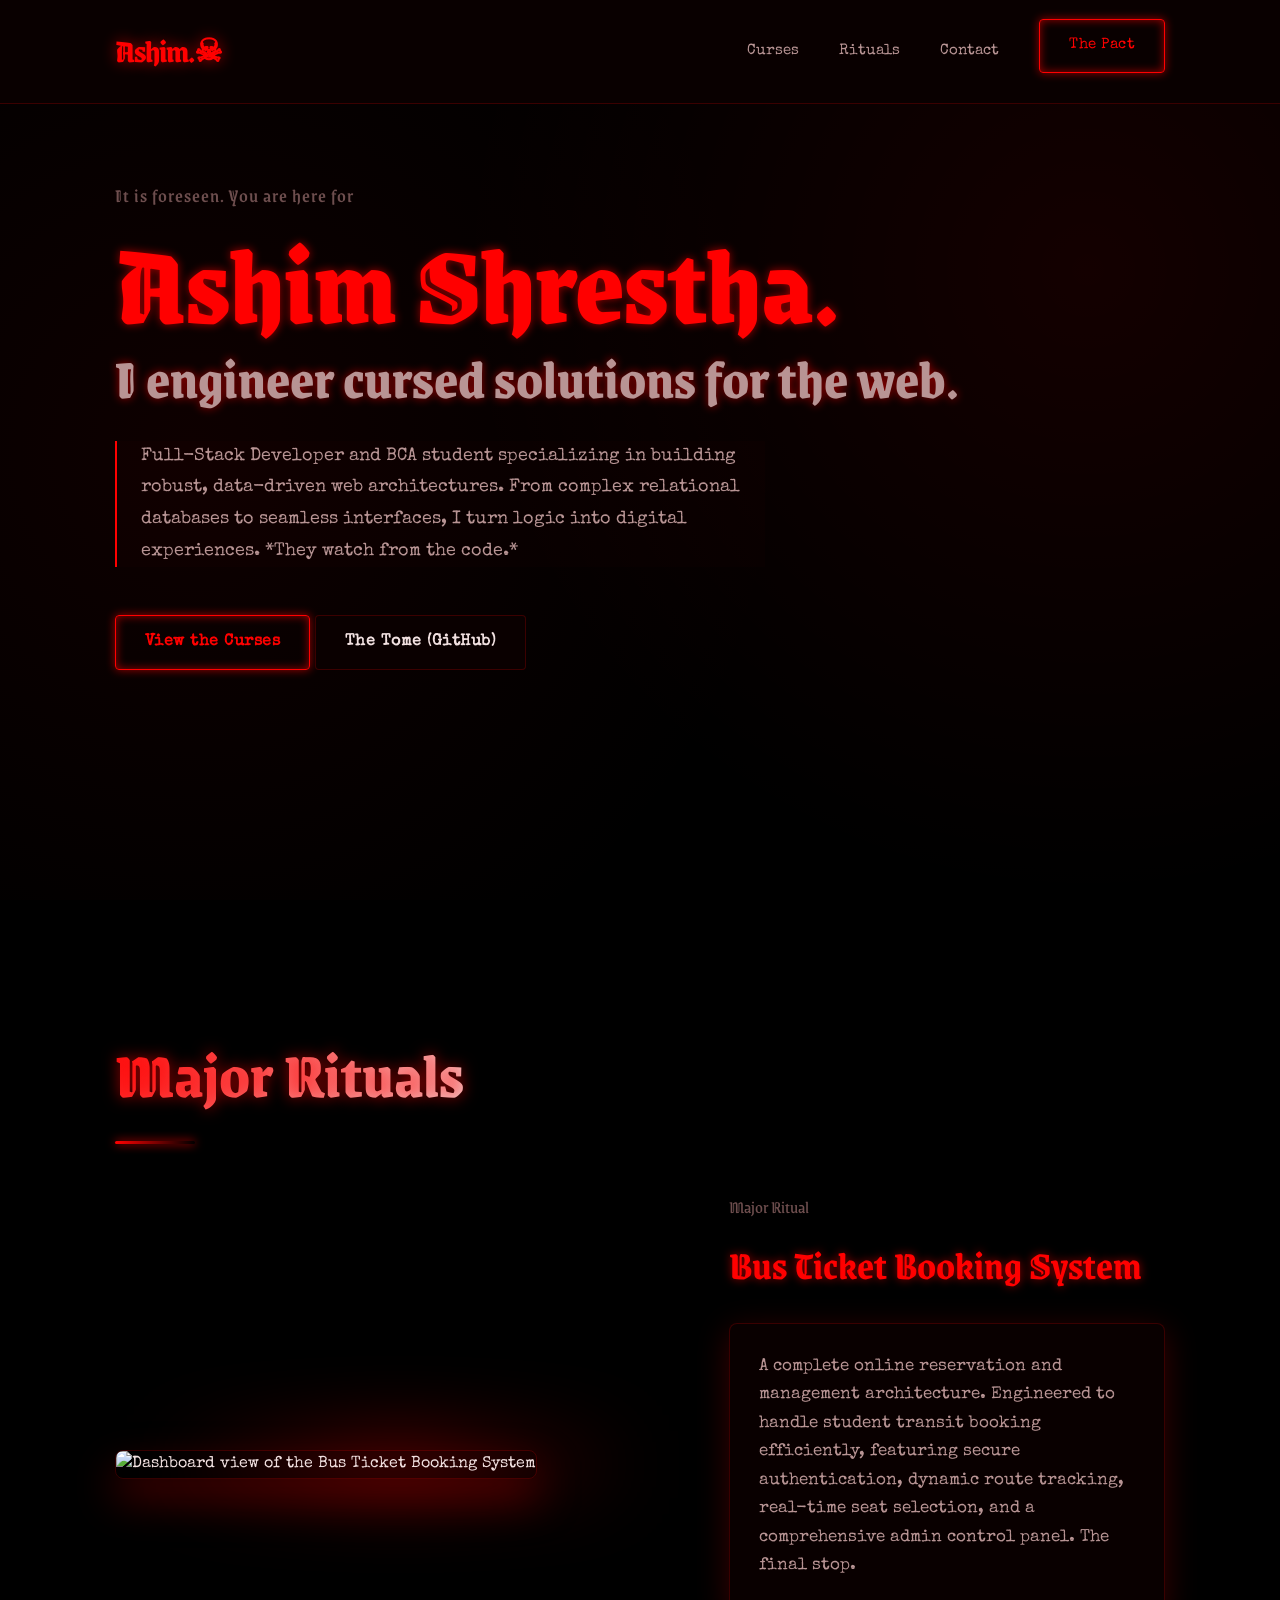
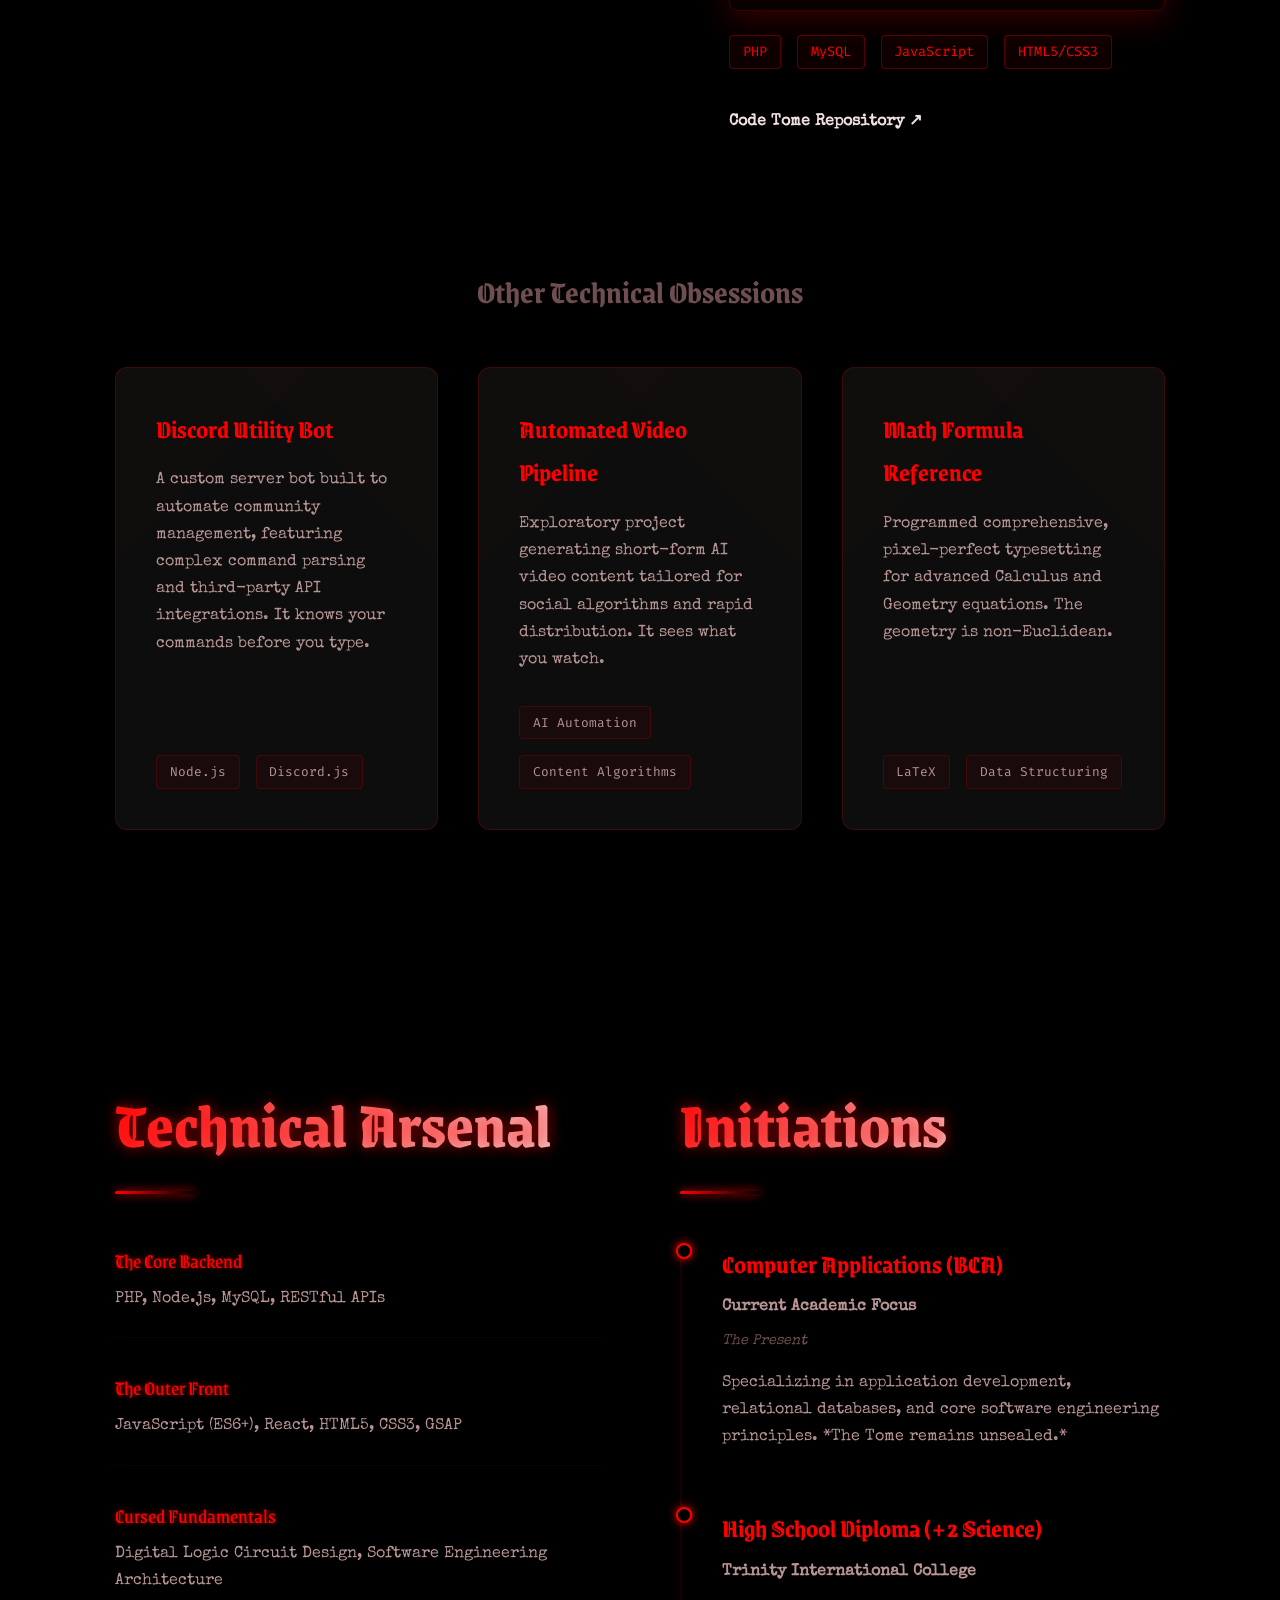
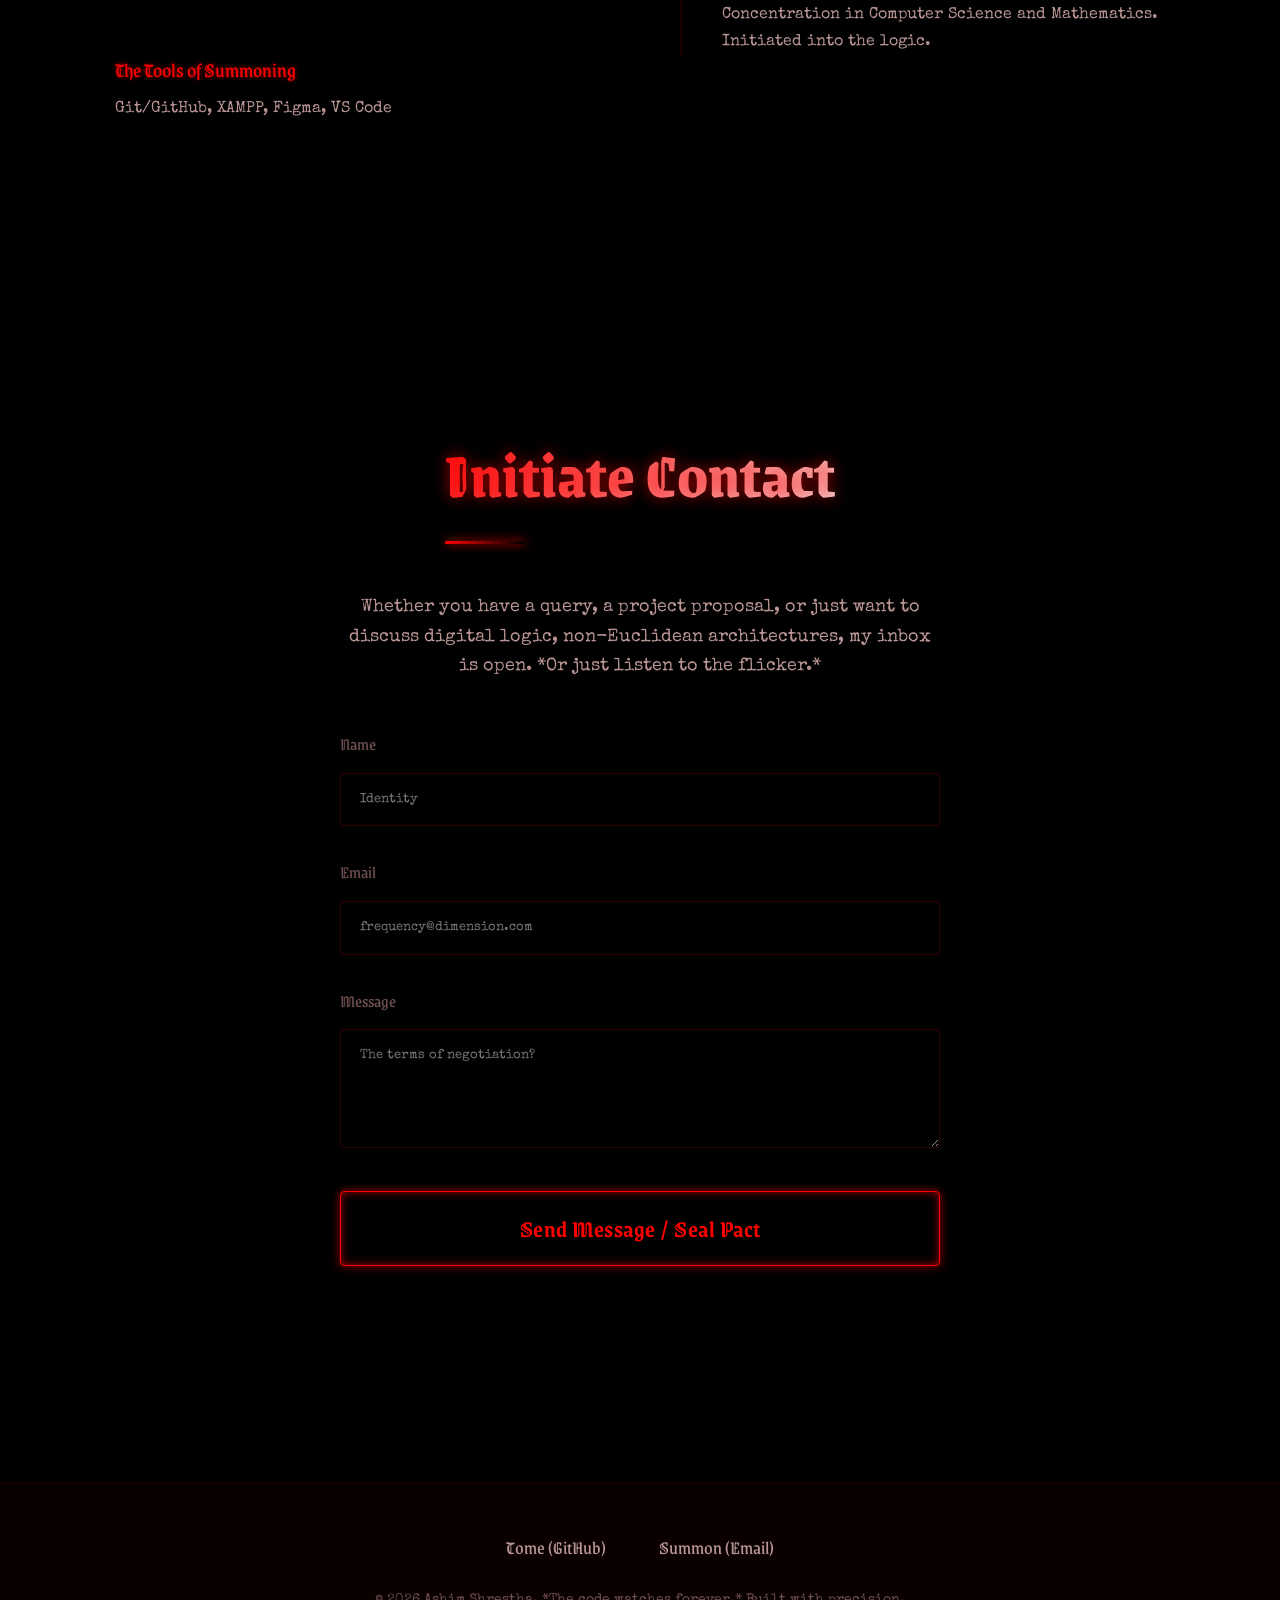
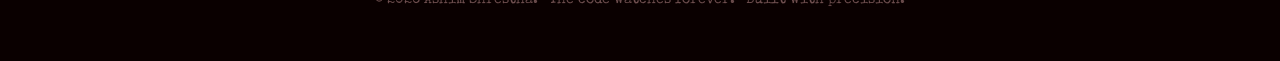
==== index.html @ 830b368c "index.html Updated title and meta description for portfolio site. Modified CSS for intentional night" ====
<!DOCTYPE html>
<html lang="en" class="js" data-theme="light">
<head>
    <meta charset="UTF-8">
    <meta name="viewport" content="width=device-width, initial-scale=1.0, viewport-fit=cover">
    
    <!-- Primary Meta Tags -->
    <title>Ashim Shrestha | Intentional Nightmare Full-Stack</title>
    <meta name="title" content="Ashim Shrestha | Intentional Nightmare Full-Stack">
    <meta name="description" content="Portfolio of Ashim Shrestha, a Full-Stack Web Developer based in Nepal. A speed-optimized site deliberately slowed for a controlled, haunted visual experience.">
    <meta name="author" content="Ashim Shrestha">

    <!-- Fonts - Adding 'display=swap' for optimized loading -->
    <link rel="preconnect" href="https://fonts.googleapis.com">
    <link rel="preconnect" href="https://fonts.gstatic.com" crossorigin>
    <link href="https://fonts.googleapis.com/css2?family=Grenze+Gotisch:wght@700;800;900&family=Special+Elite&family=Fira+Code:wght@400;500&display=swap" rel="stylesheet">

    <!-- ALL CSS EMBEDDED HERE -->
    <style>
        /* ==========================================================================
           1. Base Setup & Variables (INTENTIONAL NIGHTMARE THEME)
           ========================================================================== */
        :root {
            /* Pure Horror Palette */
            --bg-primary: #000000; /* Absolute black */
            --bg-secondary: #0a0000; /* Darker near-black red */
            --bg-glass: rgba(10, 0, 0, 0.95); /* Nearly solid translucent dark crimson */
            
            /* Blood-Toned Text */
            --text-primary: #f1e0e0; /* Off-white with red tint for readability */
            --text-secondary: #b89494; /* Desaturated red-grey */
            --text-tertiary: #6e4e4e; /* Dark, faded blood red */
            
            /* Arterial Red Accents & Glitches */
            --accent: #ff0000; /* Pure blood red */
            --accent-secondary: #990000; /* Dried blood red */
            --accent-glow: rgba(255, 0, 0, 0.6);
            
            /* Gothic & Damaged Borders */
            --border: rgba(255, 0, 0, 0.1);
            --glass-border: 1px solid rgba(255, 0, 0, 0.2);
            --glass-shadow: 0 8px 32px 0 rgba(139, 0, 0, 0.4); /* Intense red shadow */

            /* Horror Typography */
            --font-sans: 'Special Elite', 'Courier New', monospace; /* Faded typewriter/distressed */
            --font-horror: 'Grenze Gotisch', cursive; /* Gothic Blackletter for titles */
            --font-mono: 'Fira Code', monospace; /* Keep for tech stack */
            
            /* Layout & Optimized Transitions */
            --max-width: 1050px;
            --transition: all 0.5s cubic-bezier(0.19, 1, 0.22, 1); /* Faster, snappy transitions */
        }

        * { margin: 0; padding: 0; box-sizing: border-box; }

        /* ==========================================================================
           Supernatural Drifting Smooth Scroll (controlled speed)
           ========================================================================== */
        html { 
            scroll-behavior: smooth;
            transition-timing-function: cubic-bezier(0.19, 1, 0.22, 1);
        }

        body {
            font-family: var(--font-sans);
            background-color: var(--bg-primary);
            color: var(--text-primary);
            line-height: 1.7;
            -webkit-font-smoothing: antialiased;
            overflow-x: hidden;
            /* Simplified background */
            background-image: 
                radial-gradient(circle at 15% 50%, rgba(139, 0, 0, 0.1) 0%, transparent 50%),
                radial-gradient(circle at 85% 30%, rgba(255, 0, 0, 0.08) 0%, transparent 50%);
            background-attachment: fixed;
            
            /* NEW: Intentional Drifting Effect for 'Keeping it Slow' */
            animation: bodyDrift 12s infinite alternate ease-in-out;
        }

        @keyframes bodyDrift {
            from { transform: translateY(0px); }
            to { transform: translateY(2px); }
        }

        /* ==========================================================================
           OPTIMIZED Animation: Haunted Flashing Alphabets Effect
           ========================================================================== */
        body::before {
            content: "☠ ✞ A B C D E F G H I J K L M N O P Q R S T U V W X Y Z ⚰ ☥ ☦ ☧ Φ Ψ Ω ℵ ℑ ☠ ✞ A B C D E F G H I J K L M N O P Q R S T U V W X Y Z ⚰ ☥ ☦ ☧ Φ Ψ Ω ℵ ℑ";
            position: fixed;
            top: 0;
            left: 0;
            width: 100vw;
            height: 100vh;
            color: rgba(255, 0, 0, 0.05); /* Extremely faded arterial red */
            font-family: var(--font-mono);
            font-size: 2rem;
            letter-spacing: 2.5rem;
            word-wrap: break-word;
            opacity: 0;
            z-index: 1; /* Above background, below content */
            pointer-events: none; /* User can click through it */
            animation: ghostFlicker 2.5s infinite;
            will-change: opacity, transform; /* Optimize render ahead */
        }

        /* Highly optimized cheap animation */
        @keyframes ghostFlicker {
            0% { opacity: 0; transform: translateY(0); }
            10% { opacity: 0.1; }
            15% { opacity: 0.05; transform: translateY(-2px); }
            20% { opacity: 0; }
            45% { opacity: 0.08; transform: translateY(2px); }
            55% { opacity: 0; }
            75% { opacity: 0.12; transform: translateY(-3px); }
            80% { opacity: 0.05; }
            100% { opacity: 0; transform: translateY(0); }
        }

        /* ==========================================================================
           MODIFIED: Slower, More Random Intentional Glitch Effect
           ========================================================================== */
        .glitch-text {
            display: inline-block;
            color: var(--accent);
            text-shadow: 0 0 10px var(--accent-glow);
            position: relative;
        }

        .glitch-text::after {
            /* content is set in specific classes below */
            position: absolute;
            top: 0;
            left: 0;
            width: 100%;
            height: 100%;
            display: block;
            opacity: 0;
            animation: glitchEffect 6s infinite linear alternate-reverse; /* NEW: Slower core glitch */
            color: var(--text-primary);
        }
        
        .hero-title.glitch-text::after { content: "Ashim Shrestha."; }
        .hero-subtitle.glitch-text::after { content: "I engineering cursed solutions for the web."; }
        
        /* Modifying keyframes to make the interference seem rare/sudden */
        @keyframes glitchEffect {
            0% { clip-path: polygon(0 2%, 100% 2%, 100% 5%, 0 5%); transform: translate(0); }
            1% { clip-path: polygon(0 15%, 100% 15%, 100% 30%, 0 30%); transform: translate(-2px, 1px); opacity: 0.2; }
            2% { clip-path: polygon(0 10%, 100% 10%, 100% 15%, 0 15%); transform: translate(2px, -1px); opacity: 0.1; }
            4% { clip-path: polygon(0 15%, 100% 15%, 100% 30%, 0 30%); transform: translate(0); opacity: 0; }
            
            /* Long break with no interference for predictability */
            50% { opacity: 0; transform: translate(0); }

            51% { clip-path: polygon(0 70%, 100% 70%, 100% 75%, 0 75%); transform: translate(-1px, 2px); opacity: 0.2; }
            53% { clip-path: polygon(0 60%, 100% 60%, 100% 70%, 0 70%); transform: translate(1px, -2px); opacity: 0.1; }
            55% { clip-path: polygon(0 70%, 100% 70%, 100% 75%, 0 75%); transform: translate(0); opacity: 0; }

            /* Another long break */
            95% { opacity: 0; transform: translate(0); }
            
            96% { clip-path: polygon(0 40%, 100% 40%, 100% 45%, 0 45%); transform: translate(-2px); opacity: 0.2; }
            98% { clip-path: polygon(0 30%, 100% 30%, 100% 40%, 0 40%); transform: translate(2px); opacity: 0.1; }
            100% { clip-path: polygon(0 80%, 100% 80%, 100% 85%, 0 85%); transform: translate(0); opacity: 0;}
        }

        .sr-only { position: absolute; width: 1px; height: 1px; padding: 0; margin: -1px; overflow: hidden; clip: rect(0, 0, 0, 0); white-space: nowrap; border: 0; }

        /* ==========================================================================
           2. Layout Utilities
           ========================================================================== */
        .container { width: 90%; max-width: var(--max-width); margin: 0 auto; position: relative; z-index: 2; }
        section { padding: 120px 0; }

        .section-title {
            font-family: var(--font-horror); /* Gothic Blackletter for titles */
            font-size: clamp(2.5rem, 6vw, 4rem);
            font-weight: 800;
            margin-bottom: 4rem;
            position: relative;
            display: inline-block;
            background: linear-gradient(135deg, var(--accent), var(--text-primary)); /* Blood red gradient */
            -webkit-background-clip: text;
            -webkit-text-fill-color: transparent;
            text-shadow: 0 0 15px var(--accent-glow);
        }
        .section-title::after {
            content: ''; position: absolute; bottom: -15px; left: 0;
            width: 80px; height: 3px; 
            background: linear-gradient(90deg, var(--accent), transparent);
            border-radius: 4px;
            box-shadow: 0 0 10px var(--accent);
        }

        /* ==========================================================================
           3. Navigation (Simplified)
           ========================================================================== */
        .site-header {
            position: fixed; top: 0; width: 100%; z-index: 1000;
            background: var(--bg-glass);
            border-bottom: var(--glass-border);
            padding: 1.2rem 0;
            transition: all 0.3s ease;
        }

        .main-nav {
            display: flex; justify-content: space-between; align-items: center;
            width: 90%; max-width: var(--max-width); margin: 0 auto;
        }

        .logo a { 
            font-family: var(--font-horror);
            font-weight: 800; font-size: 2rem; text-decoration: none; 
            color: var(--accent); 
            letter-spacing: -1px;
            text-shadow: 0 0 15px var(--accent-glow);
        }
        
        .nav-list { display: flex; gap: 2.5rem; list-style: none; align-items: center; margin: 0; }
        .nav-list a { 
            text-decoration: none; color: var(--text-secondary); 
            font-weight: 500; font-size: 0.95rem; 
            transition: all 0.3s ease;
            position: relative;
        }
        
        /* Underline hover effect for nav */
        .nav-list a:not(.btn-primary)::after {
            content: ''; position: absolute; bottom: -5px; left: 0;
            width: 0; height: 2px; background: var(--accent);
            transition: width 0.3s ease;
        }
        .nav-list a:hover { color: var(--accent); text-shadow: 0 0 8px var(--accent-glow); }
        .nav-list a:not(.btn-primary):hover::after { width: 100%; }

        /* MODIFIED: Buttons with intentional interaction lag */
        .btn-primary, .btn-secondary {
            display: inline-block; padding: 0.8rem 1.8rem; border-radius: 4px; font-weight: 600;
            text-decoration: none; transition: var(--transition); cursor: pointer;
            letter-spacing: 0.5px;
            font-family: var(--font-sans);
            position: relative;
            overflow: hidden;
        }
        .btn-primary { 
            background: transparent; color: var(--accent) !important; 
            border: 1px solid var(--accent);
            box-shadow: 0 0 10px var(--accent-glow), inset 0 0 10px var(--accent-glow);
        }
        
        /* NEW: Hover state triggers temporary interference */
        .btn-primary:hover { 
            background: rgba(139, 0, 0, 0.2);
            box-shadow: 0 0 20px rgba(255, 0, 0, 0.6), inset 0 0 15px rgba(255, 0, 0, 0.6);
            transform: translateY(-3px) scale(1.02);
            animation: btnInterference 0.5s ease;
        }
        
        /* Adds a quick clip to simulate temporary data loss */
        @keyframes btnInterference {
            0% { clip-path: polygon(0 0, 100% 0, 100% 100%, 0 100%); }
            20% { clip-path: polygon(0 15%, 100% 5%, 100% 25%, 0 35%); opacity: 0.5;}
            30% { clip-path: polygon(0 50%, 100% 60%, 100% 80%, 0 70%); opacity: 0.2;}
            50% { clip-path: polygon(0 0, 100% 0, 100% 100%, 0 100%); opacity: 1;}
        }
        
        .btn-secondary { background: var(--bg-secondary); color: var(--text-primary); border: var(--glass-border); }
        .btn-secondary:hover { background: rgba(139, 0, 0, 0.1); transform: translateY(-2px); }

        .mobile-menu-toggle { display: none; background: none; border: none; font-size: 1.8rem; cursor: pointer; color: var(--accent); }

        /* ==========================================================================
           4. Hero Section
           ========================================================================== */
        #hero { min-height: 100vh; display: flex; align-items: center; padding-top: 80px; }

        .greeting { font-family: var(--font-horror); color: var(--text-tertiary); margin-bottom: 1rem; font-weight: 500; letter-spacing: 1px; font-size: 1.2rem; }
        
        .hero-title { 
            font-family: var(--font-horror);
            font-size: clamp(4rem, 10vw, 7rem); font-weight: 900; line-height: 1.0; margin-bottom: 0.5rem; 
        }
        
        .hero-subtitle { 
            font-family: var(--font-horror);
            font-size: clamp(2rem, 5vw, 3.5rem); font-weight: 800; line-height: 1.1; margin-bottom: 2rem; 
            color: var(--text-secondary);
        }
        
        .hero-description { 
            font-size: 1.1rem; max-width: 650px; color: var(--text-secondary); margin-bottom: 3rem; 
            line-height: 1.8;
            border-left: 2px solid var(--accent);
            padding-left: 1.5rem;
            background: rgba(139, 0, 0, 0.03);
        }

        /* ==========================================================================
           5. Featured Project
           ========================================================================== */
        .project-showcase {
            display: grid; grid-template-columns: 1.3fr 1fr; gap: 3rem;
            align-items: center; margin-bottom: 8rem;
            position: relative;
        }

        /* Blood-red radial nebula behind image */
        .project-visual { position: relative; }
        .project-visual::before {
            content: ''; position: absolute; top: -10%; left: -10%; right: -10%; bottom: -10%;
            background: radial-gradient(circle, var(--accent-glow) 0%, transparent 70%);
            z-index: -1; filter: blur(40px);
        }

        .project-visual img { 
            width: 100%; height: auto; border-radius: 8px; 
            border: var(--glass-border);
            box-shadow: 0 20px 40px rgba(139,0,0,0.5); /* Heavy red shadow */
            transition: var(--transition);
            filter: grayscale(100%) desaturate(100%); /* Full grayscale */
        }
        .project-visual img:hover { transform: scale(1.02) rotate(-1deg); filter: grayscale(50%) desaturate(50%); }

        .project-overline { font-family: var(--font-horror); color: var(--text-tertiary); font-size: 1.1rem; margin-bottom: 0.5rem; }
        .project-title { font-family: var(--font-horror); font-size: 2.5rem; margin-bottom: 1.5rem; color: var(--accent); text-shadow: 0 0 10px var(--accent-glow); }
        
        .project-description { 
            color: var(--text-secondary); margin-bottom: 1.5rem; 
            background: rgba(10, 0, 0, 0.9); /* Dark background within card */
            padding: 1.8rem; border-radius: 8px; 
            border: var(--glass-border);
            box-shadow: var(--glass-shadow);
            font-size: 1.05rem;
        }

        .tech-stack { 
            display: flex; flex-wrap: wrap; gap: 1rem; list-style: none; margin-bottom: 2.5rem; 
            font-family: var(--font-mono); font-size: 0.85rem; color: var(--accent); 
        }
        .tech-stack li {
            background: rgba(139, 0, 0, 0.1);
            padding: 0.3rem 0.8rem; border-radius: 4px; border: 1px solid rgba(255, 0, 0, 0.3);
            transition: var(--transition);
        }
        .tech-stack li:hover { background: rgba(255, 0, 0, 0.2); box-shadow: 0 0 5px var(--accent); }

        .project-links a { 
            display: inline-flex; align-items: center; gap: 0.5rem; 
            color: var(--text-primary); text-decoration: none; font-weight: 600; 
            transition: all 0.3s ease;
        }
        .project-links a:hover { color: var(--accent); transform: translateX(5px) scale(1.1); text-shadow: 0 0 5px var(--accent); }

        /* Grid Projects (Gravestones Style) */
        .subsection-title { font-family: var(--font-horror); font-size: 2rem; margin-bottom: 3rem; text-align: center; color: var(--text-tertiary); }
        
        .project-grid { display: grid; grid-template-columns: repeat(auto-fit, minmax(320px, 1fr)); gap: 2.5rem; }
        
        .card { 
            background: var(--bg-glass); border: var(--glass-border); 
            padding: 2.5rem; border-radius: 12px; 
            box-shadow: 0 10px 30px rgba(0,0,0,0.8);
            transition: var(--transition); 
            display: flex; flex-direction: column; justify-content: space-between; 
            position: relative; overflow: hidden;
            background-color: #0d0d0d;
            background-image: linear-gradient(135deg, rgba(255,0,0,0.01) 25%, transparent 25%), linear-gradient(225deg, rgba(255,0,0,0.01) 25%, transparent 25%);
        }
        
        /* Hover glitch effect simplified */
        .card:hover { transform: translateY(-10px) rotate(1deg); border-color: rgba(255, 0, 0, 0.6); box-shadow: 0 15px 40px rgba(139, 0, 0, 0.3); }
        .card::before {
            content: ''; position: absolute; top: 0; left: -100%; width: 50%; height: 100%;
            background: linear-gradient(90deg, transparent, rgba(255,0,0,0.1), transparent);
            transition: all 0.5s ease; transform: skewX(-20deg);
        }
        .card:hover::before { animation: glitchCard 0.3s ease-out; }

        @keyframes glitchCard {
            0% { left: -100%; opacity: 0; clip-path: polygon(0 0, 100% 0, 100% 10%, 0 20%);}
            50% { left: 50%; opacity: 0.2; clip-path: polygon(0 30%, 100% 15%, 100% 40%, 0 50%);}
            100% { left: 150%; opacity: 0; clip-path: polygon(0 80%, 100% 70%, 100% 90%, 0 100%);}
        }

        .card-title { font-family: var(--font-horror); font-size: 1.6rem; margin-bottom: 1rem; color: var(--accent); }
        .card-description { color: var(--text-secondary); font-size: 1rem; margin-bottom: 2rem; }
        .tech-stack.small { margin-bottom: 0; font-size: 0.8rem; }
        .tech-stack.small li { border-color: rgba(139, 0, 0, 0.4); color: var(--text-secondary); }

        /* ==========================================================================
           6. Skills & Education (Timeline/Crypt Style)
           ========================================================================== */
        .grid-layout { display: grid; grid-template-columns: 1fr 1fr; gap: 5rem; }

        .skills-list dt { font-family: var(--font-horror); color: var(--accent); margin-bottom: 0.5rem; font-size: 1.3rem; text-shadow: 0 0 5px var(--accent-glow); }
        .skills-list dd { color: var(--text-secondary); margin-bottom: 2rem; margin-left: 0; padding-bottom: 1.5rem; border-bottom: 1px solid rgba(139, 0, 0, 0.1); }

        .timeline { list-style: none; border-left: 2px solid rgba(139,0,0,0.2); padding-left: 2.5rem; position: relative; margin: 0; }
        .timeline-item { margin-bottom: 3.5rem; position: relative; }
        
        /* Arterial Red dot on timeline */
        .timeline-item::before { 
            content: ''; position: absolute; left: -2.9rem; top: 0; 
            width: 12px; height: 12px; background: var(--bg-primary); 
            border-radius: 50%; border: 2px solid var(--accent); 
            box-shadow: 0 0 10px var(--accent);
            transition: var(--transition);
        }
        .timeline-item:hover::before {
            background: var(--accent);
            box-shadow: 0 0 20px var(--accent);
            transform: scale(1.3) rotate(360deg); /* Cheaper fast-rotation */
        }
        
        .timeline-title { font-family: var(--font-horror); font-size: 1.6rem; margin-bottom: 0.5rem; color: var(--accent); }
        .timeline-org { font-weight: 600; color: var(--text-secondary); }
        .timeline-item time { font-family: var(--font-sans); font-size: 0.9rem; color: var(--text-tertiary); display: block; margin: 0.5rem 0; font-style: italic;}
        .timeline-desc { color: var(--text-secondary); margin-top: 1rem; font-size: 1rem; }

        /* ==========================================================================
           7. Contact & Footer (Gothic Form Style)
           ========================================================================== */
        .contact-section { text-align: center; }
        .contact-text { color: var(--text-secondary); max-width: 600px; margin: 0 auto 3rem; font-size: 1.1rem; }
        
        .contact-form { max-width: 600px; margin: 0 auto; text-align: left; }
        .form-group { margin-bottom: 2rem; }
        .form-group label { display: block; font-family: var(--font-horror); color: var(--text-tertiary); margin-bottom: 0.8rem; font-size: 1.1rem; }
        
        .form-group input, .form-group textarea { 
            width: 100%; padding: 1.2rem; 
            border: var(--glass-border); border-radius: 4px; 
            font-family: var(--font-sans); color: var(--text-primary);
            background: rgba(0, 0, 0, 0.5); 
            transition: var(--transition);
        }
        .form-group input:focus, .form-group textarea:focus { 
            outline: none; border-color: var(--accent); 
            background: rgba(139, 0, 0, 0.05);
            box-shadow: 0 0 15px rgba(255, 0, 0, 0.2);
            transform: translate(-1px, 1px);
        }
        
        .form-submit { width: 100%; font-size: 1.1rem; padding: 1.2rem; font-family: var(--font-horror); font-size: 1.5rem;}

        .site-footer { text-align: center; padding: 3rem 0; border-top: 1px solid rgba(139, 0, 0, 0.1); margin-top: 6rem; background: var(--bg-secondary); position: relative; z-index: 2; }
        .social-links { margin-bottom: 1.5rem; }
        .social-links a { 
            font-family: var(--font-horror); color: var(--text-secondary); 
            margin: 0 1.5rem; text-decoration: none; 
            font-size: 1.2rem;
            transition: all 0.3s ease;
        }
        .social-links a:hover { color: var(--accent); text-shadow: 0 0 8px var(--accent); transform: scale(1.1) rotate(10deg);}
        .copyright { color: var(--text-tertiary); font-size: 0.875rem; font-family: var(--font-sans); }

        /* ==========================================================================
           8. Mobile Responsiveness
           ========================================================================== */
        @media (max-width: 768px) {
            .project-showcase { grid-template-columns: 1fr; gap: 3rem; }
            .grid-layout { grid-template-columns: 1fr; gap: 4rem; }
            .cta-group { flex-direction: column; display: flex; gap: 1rem; }
            
            .mobile-menu-toggle { display: block; z-index: 1001; }
            .nav-list { 
                display: none; flex-direction: column; 
                position: absolute; top: 100%; left: 0; width: 100%; 
                background: rgba(10, 0, 0, 0.98); /* Deep black red */
                padding: 3rem 0; border-bottom: var(--glass-border);
            }
            .nav-list.active { display: flex; animation: navSlideDown 0.3s var(--transition); }
            
            section { padding: 80px 0; }
            .hero-title { font-size: 3rem; }
            .section-title { font-size: 2rem; }
        }

        @keyframes navSlideDown {
            from { opacity: 0; transform: translateY(-20px); }
            to { opacity: 1; transform: translateY(0); }
        }
    </style>
</head>
<body>

    <header class="site-header">
        <nav class="main-nav">
            <div class="logo">
                <a href="#hero">Ashim.☠</a>
            </div>
            
            <button class="mobile-menu-toggle" id="mobile-menu-btn" aria-label="Toggle Menu">
                ☰
            </button>

            <ul id="nav-list" class="nav-list">
                <li><a href="#projects">Curses</a></li>
                <li><a href="#background">Rituals</a></li>
                <li><a href="#contact">Contact</a></li>
                <li>
                    <a href="resume.pdf" class="btn-primary" target="_blank">The Pact</a>
                </li>
            </ul>
        </nav>
    </header>

    <main id="main-content">
        
        <!-- Hero Section -->
        <section id="hero">
            <div class="container hero-content">
                <p class="greeting">It is foreseen. You are here for</p>
                <h1 class="hero-title glitch-text">Ashim Shrestha.</h1>
                <h2 class="hero-subtitle glitch-text">I engineer cursed solutions for the web.</h2>
                <p class="hero-description">
                    Full-Stack Developer and BCA student specializing in building robust, data-driven web architectures. From complex relational databases to seamless interfaces, I turn logic into digital experiences. *They watch from the code.*
                </p>
                <div class="cta-group">
                    <a href="#projects" class="btn-primary">View the Curses</a>
                    <a href="https://github.com/ashimsh" class="btn-secondary" target="_blank">The Tome (GitHub)</a>
                </div>
            </div>
        </section>

        <!-- Featured Projects Section -->
        <section id="projects">
            <div class="container">
                <h2 class="section-title">Major Rituals</h2>

                <!-- Centerpiece: Bus Ticket Booking -->
                <article class="project-showcase">
                    <figure class="project-visual">
                        <img src="https://images.unsplash.com/photo-1544620347-c4fd4a3d5957?auto=format&fit=crop&q=80&w=800" alt="Dashboard view of the Bus Ticket Booking System" loading="lazy">
                    </figure>
                    <div class="project-content">
                        <p class="project-overline">Major Ritual</p>
                        <h3 class="project-title">Bus Ticket Booking System</h3>
                        <p class="project-description">
                            A complete online reservation and management architecture. Engineered to handle student transit booking efficiently, featuring secure authentication, dynamic route tracking, real-time seat selection, and a comprehensive admin control panel. The final stop.
                        </p>
                        <ul class="tech-stack">
                            <li>PHP</li>
                            <li>MySQL</li>
                            <li>JavaScript</li>
                            <li>HTML5/CSS3</li>
                        </ul>
                        <div class="project-links">
                            <a href="https://github.com/ashimsh" target="_blank">
                                <span>Code Tome Repository ↗</span>
                            </a>
                        </div>
                    </div>
                </article>

                <!-- Grid of Secondary Projects -->
                <h3 class="subsection-title">Other Technical Obsessions</h3>
                <div class="project-grid">
                    
                    <article class="card">
                        <header>
                            <h4 class="card-title">Discord Utility Bot</h4>
                            <p class="card-description">A custom server bot built to automate community management, featuring complex command parsing and third-party API integrations. It knows your commands before you type.</p>
                        </header>
                        <footer>
                            <ul class="tech-stack small">
                                <li>Node.js</li>
                                <li>Discord.js</li>
                            </ul>
                        </footer>
                    </article>

                    <article class="card">
                        <header>
                            <h4 class="card-title">Automated Video Pipeline</h4>
                            <p class="card-description">Exploratory project generating short-form AI video content tailored for social algorithms and rapid distribution. It sees what you watch.</p>
                        </header>
                        <footer>
                            <ul class="tech-stack small">
                                <li>AI Automation</li>
                                <li>Content Algorithms</li>
                            </ul>
                        </footer>
                    </article>

                    <article class="card">
                        <header>
                            <h4 class="card-title">Math Formula Reference</h4>
                            <p class="card-description">Programmed comprehensive, pixel-perfect typesetting for advanced Calculus and Geometry equations. The geometry is non-Euclidean.</p>
                        </header>
                        <footer>
                            <ul class="tech-stack small">
                                <li>LaTeX</li>
                                <li>Data Structuring</li>
                            </ul>
                        </footer>
                    </article>

                </div>
            </div>
        </section>

        <!-- Education & Skills -->
        <section id="background">
            <div class="container grid-layout">
                
                <div class="skills-wrapper">
                    <h2 class="section-title">Technical Arsenal</h2>
                    <dl class="skills-list">
                        <dt>The Core Backend</dt>
                        <dd>PHP, Node.js, MySQL, RESTful APIs</dd>
                        
                        <dt>The Outer Front</dt>
                        <dd>JavaScript (ES6+), React, HTML5, CSS3, GSAP</dd>
                        
                        <dt>Cursed Fundamentals</dt>
                        <dd>Digital Logic Circuit Design, Software Engineering Architecture</dd>
                        
                        <dt>The Tools of Summoning</dt>
                        <dd>Git/GitHub, XAMPP, Figma, VS Code</dd>
                    </dl>
                </div>

                <div class="education-wrapper">
                    <h2 class="section-title">Initiations</h2>
                    <ol class="timeline">
                        <li class="timeline-item">
                            <h3 class="timeline-title">Computer Applications (BCA)</h3>
                            <p class="timeline-org">Current Academic Focus</p>
                            <time>The Present</time>
                            <p class="timeline-desc">Specializing in application development, relational databases, and core software engineering principles. *The Tome remains unsealed.*</p>
                        </li>
                        <li class="timeline-item">
                            <h3 class="timeline-title">High School Diploma (+2 Science)</h3>
                            <p class="timeline-org">Trinity International College</p>
                            <p class="timeline-desc">Concentration in Computer Science and Mathematics. Initiated into the logic.</p>
                        </li>
                    </ol>
                </div>
            </div>
        </section>

        <!-- Contact Section -->
        <section id="contact" class="contact-section">
            <div class="container">
                <h2 class="section-title">Initiate Contact</h2>
                <p class="contact-text">Whether you have a query, a project proposal, or just want to discuss digital logic, non-Euclidean architectures, my inbox is open. *Or just listen to the flicker.*</p>
                
                <form class="contact-form" action="#" method="POST">
                    <div class="form-group">
                        <label for="userName">Name</label>
                        <input type="text" id="userName" name="name" required placeholder="Identity">
                    </div>
                    
                    <div class="form-group">
                        <label for="userEmail">Email</label>
                        <input type="email" id="userEmail" name="email" required placeholder="frequency@dimension.com">
                    </div>
                    
                    <div class="form-group">
                        <label for="userMessage">Message</label>
                        <textarea id="userMessage" name="message" required rows="6" placeholder="The terms of negotiation?"></textarea>
                    </div>

                    <button type="submit" class="btn-primary form-submit">Send Message / Seal Pact</button>
                </form>
            </div>
        </section>

    </main>

    <footer class="site-footer">
        <div class="container footer-content">
            <div class="social-links">
                <a href="https://github.com/ashimsh" target="_blank">Tome (GitHub)</a>
                <a href="mailto:ashim.shrestha.937@gmail.com">Summon (Email)</a>
            </div>
            <p class="copyright">
                &copy; 2026 Ashim Shrestha. *The code watches forever.* Built with precision.
            </p>
        </div>
    </footer>

    <!-- JavaScript for Mobile Menu & Minimal Glitch -->
    <script>
        const menuBtn = document.getElementById('mobile-menu-btn');
        const navList = document.getElementById('nav-list');

        menuBtn.addEventListener('click', () => {
            navList.classList.toggle('active');
            // Toggle hamburger to an 'X' symbol when open
            if(navList.classList.contains('active')) {
                menuBtn.innerHTML = '✕';
                menuBtn.style.color = '#ff0000';
            } else {
                menuBtn.innerHTML = '☰';
                menuBtn.style.color = '#ff0000';
            }
        });

        // Close menu when clicking a link
        document.querySelectorAll('.nav-list a').forEach(link => {
            link.addEventListener('click', () => {
                navList.classList.remove('active');
                menuBtn.innerHTML = '☰';
            });
        });
    </script>
</body>
</html>
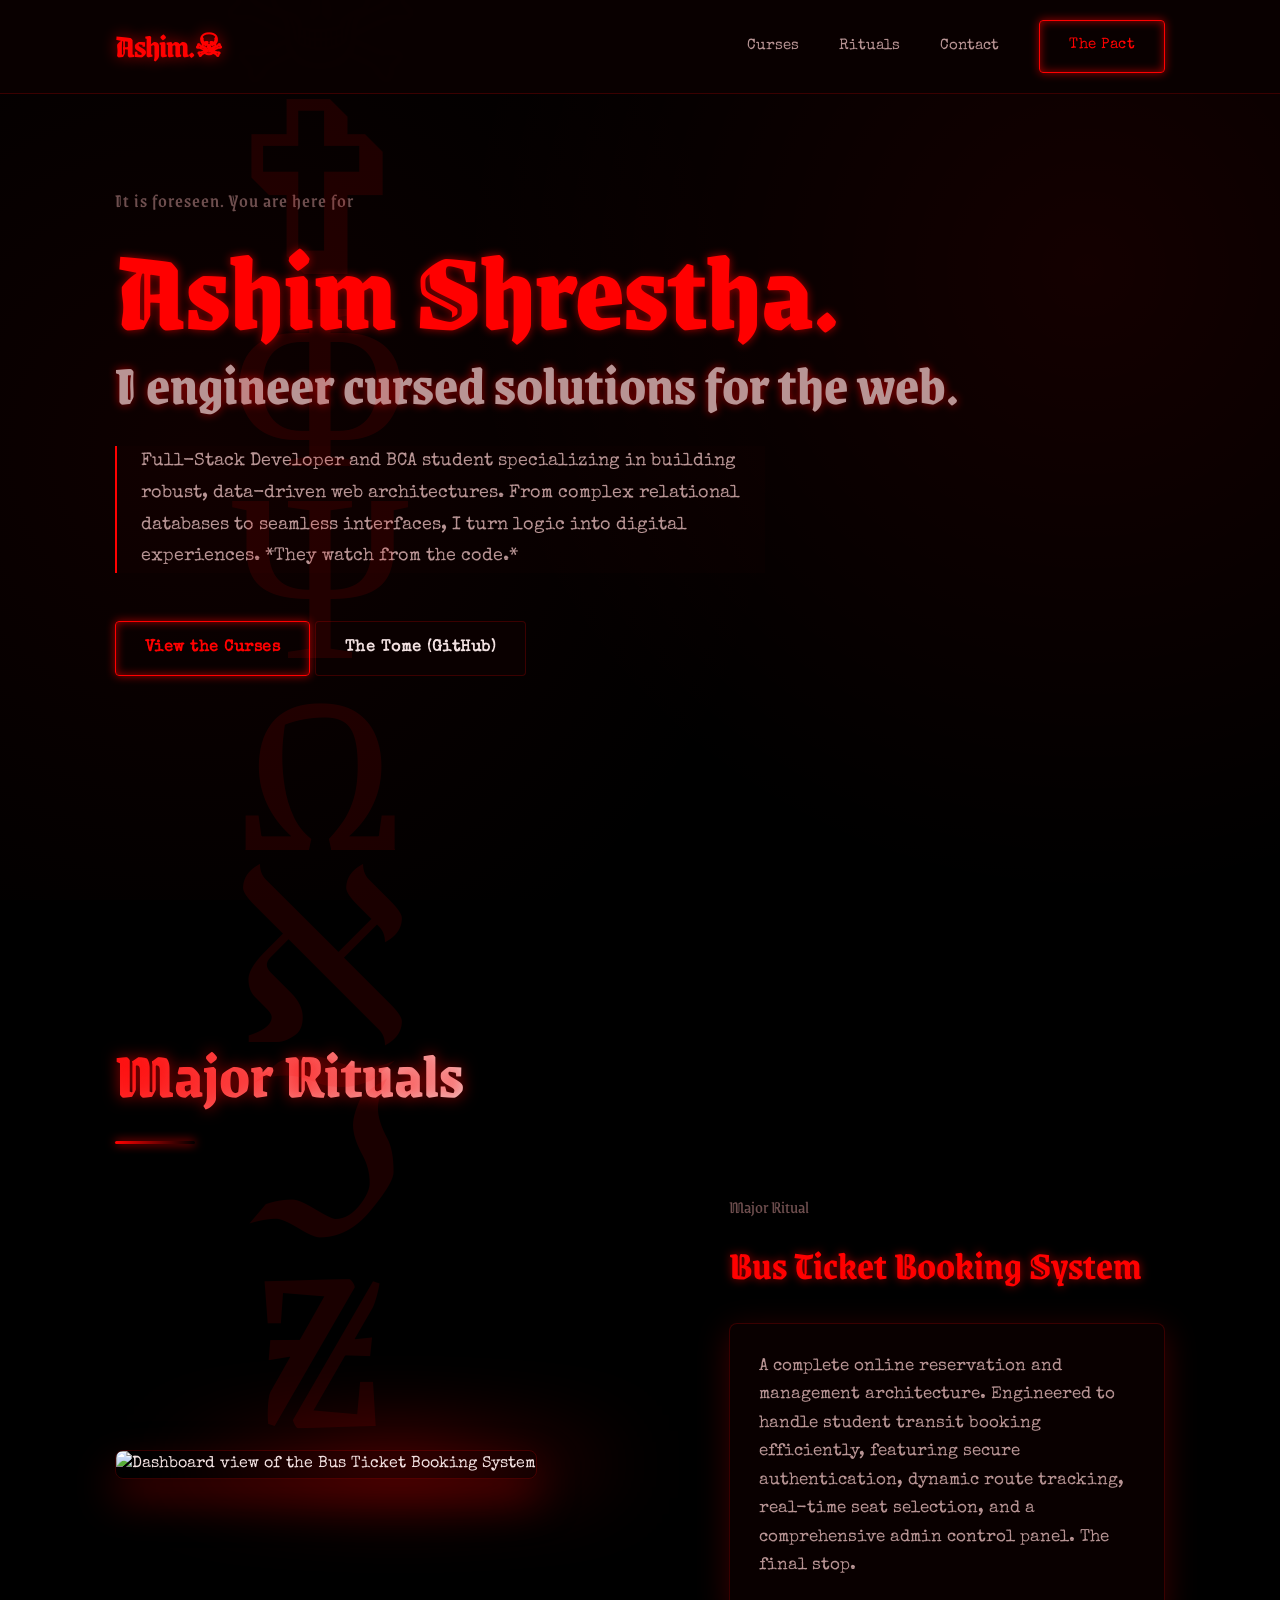
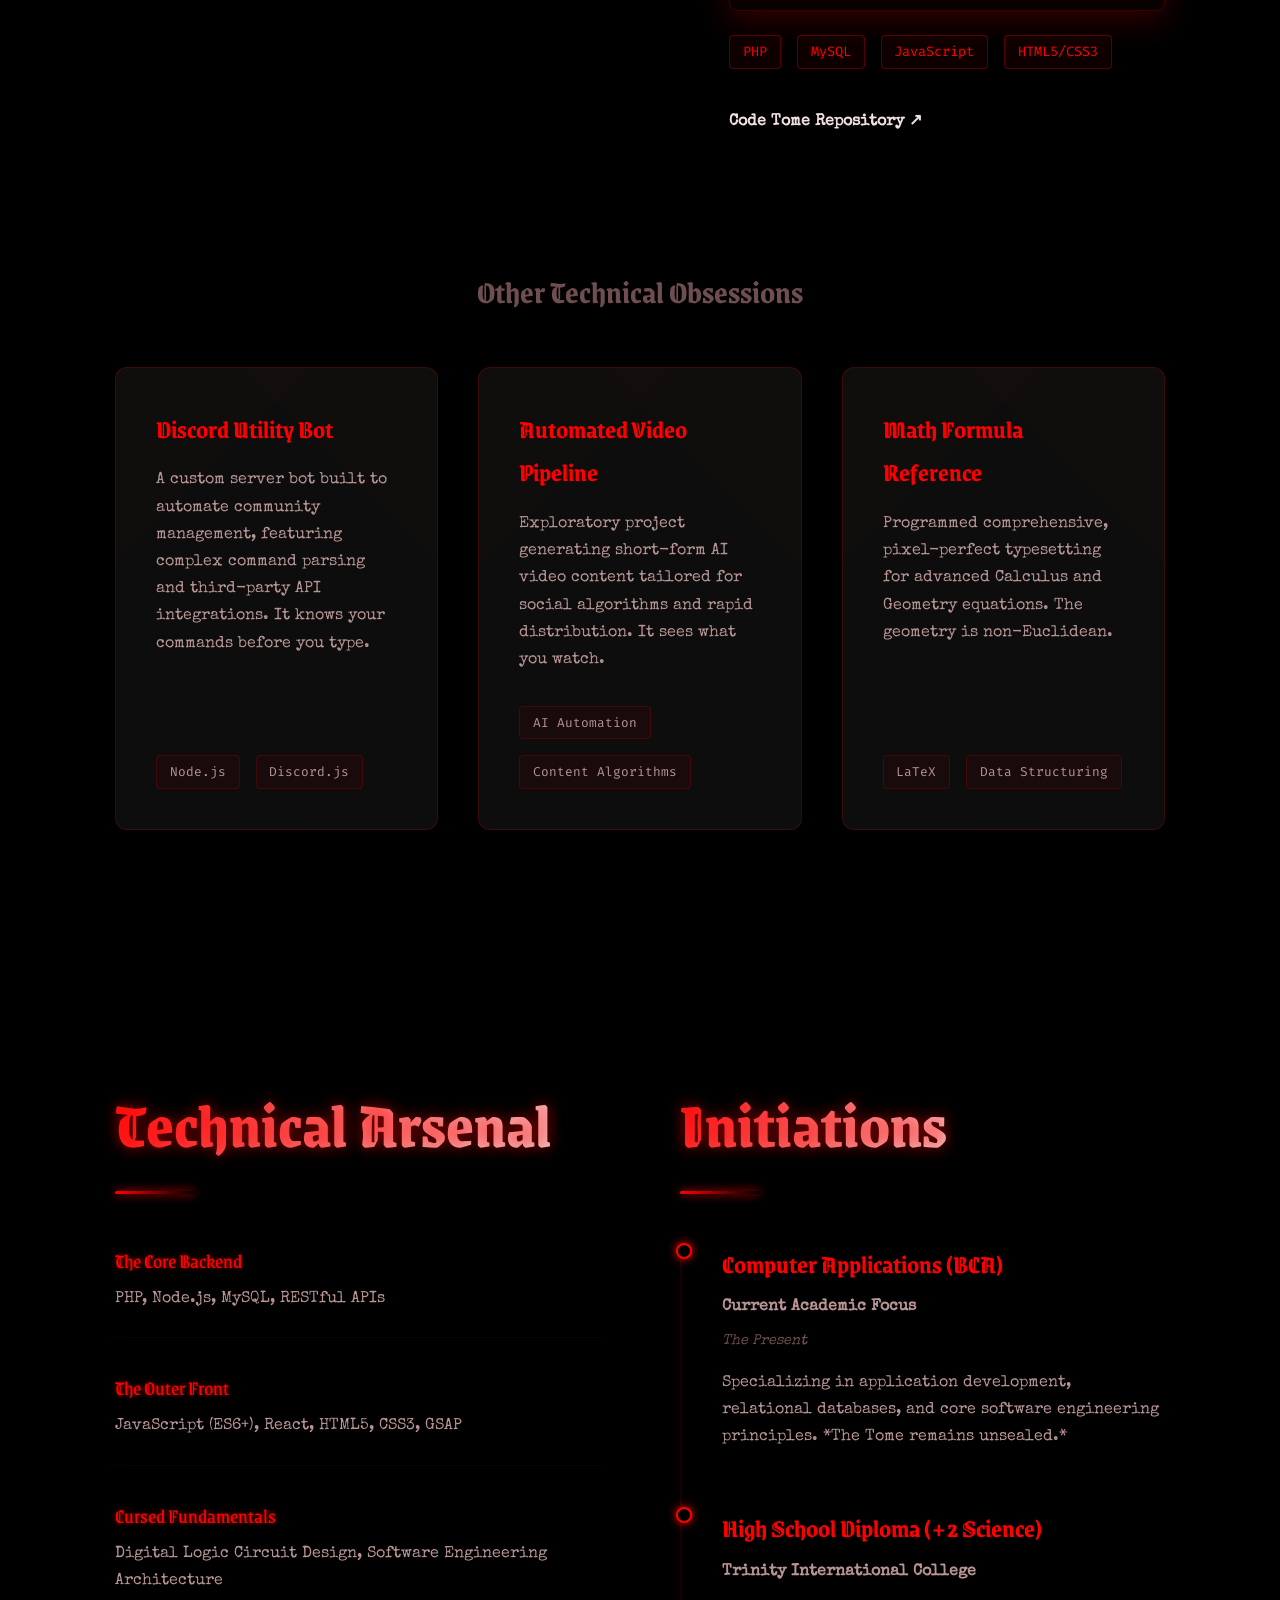
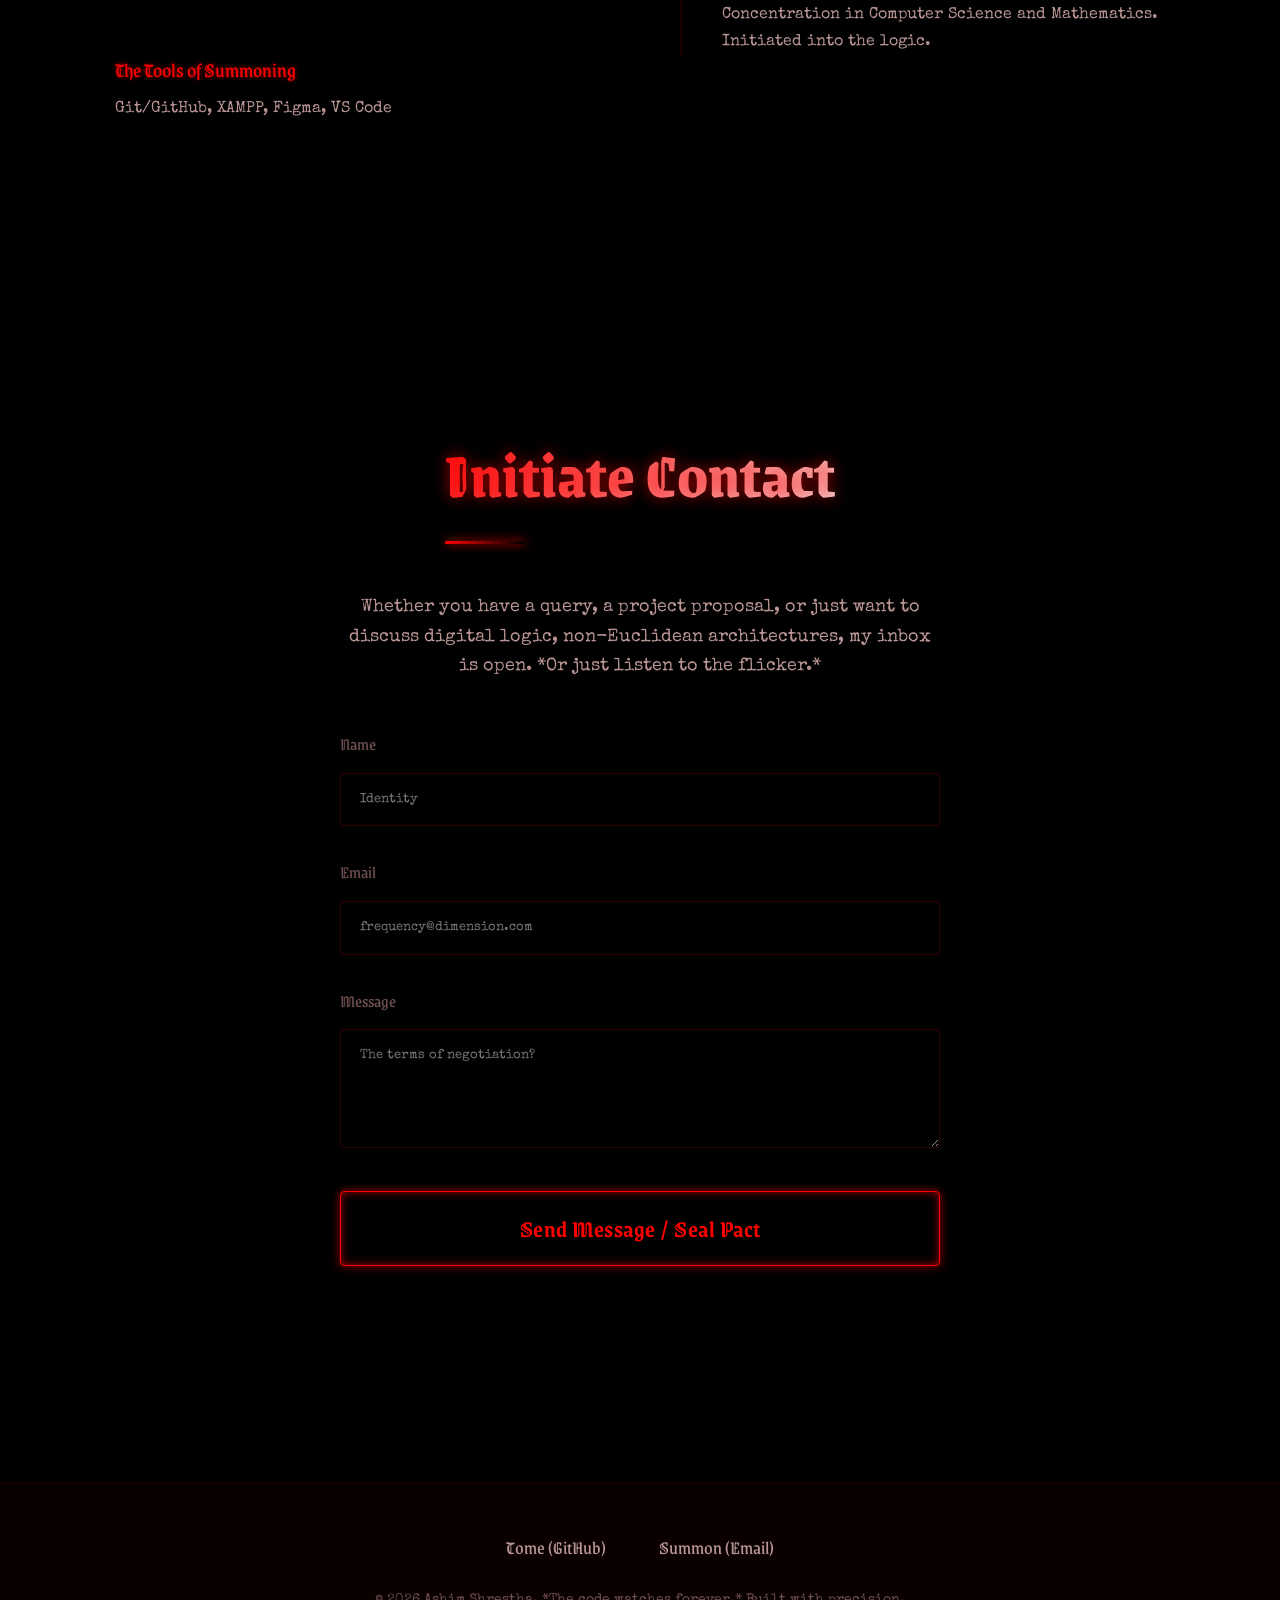
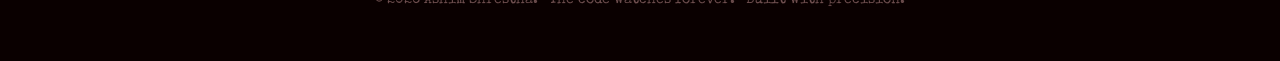
==== commit f15d3087: "index.html Updated the title and meta description for a more optimized portfolio presentation. Adjus" ====
--- a/index.html
+++ b/index.html
@@ -5,9 +5,9 @@
     <meta name="viewport" content="width=device-width, initial-scale=1.0, viewport-fit=cover">
     
     <!-- Primary Meta Tags -->
-    <title>Ashim Shrestha | Intentional Nightmare Full-Stack</title>
-    <meta name="title" content="Ashim Shrestha | Intentional Nightmare Full-Stack">
-    <meta name="description" content="Portfolio of Ashim Shrestha, a Full-Stack Web Developer based in Nepal. A speed-optimized site deliberately slowed for a controlled, haunted visual experience.">
+    <title>Ashim Shrestha | Haunted Full-Stack Nightmare</title>
+    <meta name="title" content="Ashim Shrestha | Haunted Full-Stack Nightmare">
+    <meta name="description" content="Portfolio of Ashim Shrestha, a Full-Stack Developer. Dynamic, erratic scary interferences make the experience targeting and volatile. Now mobile-optimized for nightmare speeds.">
     <meta name="author" content="Ashim Shrestha">
 
     <!-- Fonts - Adding 'display=swap' for optimized loading -->
@@ -18,12 +18,13 @@
     <!-- ALL CSS EMBEDDED HERE -->
     <style>
         /* ==========================================================================
-           1. Base Setup & Variables (INTENTIONAL NIGHTMARE THEME)
+           1. Base Setup & Variables (HAUNTED PERFORMANCE THEME)
            ========================================================================== */
         :root {
             /* Pure Horror Palette */
-            --bg-primary: #000000; /* Absolute black */
+            --bg-primary: #000000; /* Absolute black for performance */
             --bg-secondary: #0a0000; /* Darker near-black red */
+            /* Optimized to remove complex backdrop filters */
             --bg-glass: rgba(10, 0, 0, 0.95); /* Nearly solid translucent dark crimson */
             
             /* Blood-Toned Text */
@@ -48,13 +49,13 @@
             
             /* Layout & Optimized Transitions */
             --max-width: 1050px;
-            --transition: all 0.5s cubic-bezier(0.19, 1, 0.22, 1); /* Faster, snappy transitions */
+            --transition: all 0.4s cubic-bezier(0.19, 1, 0.22, 1);
         }
 
         * { margin: 0; padding: 0; box-sizing: border-box; }
 
         /* ==========================================================================
-           Supernatural Drifting Smooth Scroll (controlled speed)
+           Optimized Supernatural Smooth Scroll (controlled speed)
            ========================================================================== */
         html { 
             scroll-behavior: smooth;
@@ -68,23 +69,15 @@
             line-height: 1.7;
             -webkit-font-smoothing: antialiased;
             overflow-x: hidden;
-            /* Simplified background */
+            /* Simplified background: no complex filters or noise textures */
             background-image: 
                 radial-gradient(circle at 15% 50%, rgba(139, 0, 0, 0.1) 0%, transparent 50%),
                 radial-gradient(circle at 85% 30%, rgba(255, 0, 0, 0.08) 0%, transparent 50%);
             background-attachment: fixed;
-            
-            /* NEW: Intentional Drifting Effect for 'Keeping it Slow' */
-            animation: bodyDrift 12s infinite alternate ease-in-out;
-        }
-
-        @keyframes bodyDrift {
-            from { transform: translateY(0px); }
-            to { transform: translateY(2px); }
-        }
-
-        /* ==========================================================================
-           OPTIMIZED Animation: Haunted Flashing Alphabets Effect
+        }
+
+        /* ==========================================================================
+           MODIFIED: Slower, Still Optimized Flashing Alphabets Map (Stable Layer)
            ========================================================================== */
         body::before {
             content: "☠ ✞ A B C D E F G H I J K L M N O P Q R S T U V W X Y Z ⚰ ☥ ☦ ☧ Φ Ψ Ω ℵ ℑ ☠ ✞ A B C D E F G H I J K L M N O P Q R S T U V W X Y Z ⚰ ☥ ☦ ☧ Φ Ψ Ω ℵ ℑ";
@@ -93,7 +86,7 @@
             left: 0;
             width: 100vw;
             height: 100vh;
-            color: rgba(255, 0, 0, 0.05); /* Extremely faded arterial red */
+            color: rgba(255, 0, 0, 0.04); /* Faded arterial red */
             font-family: var(--font-mono);
             font-size: 2rem;
             letter-spacing: 2.5rem;
@@ -101,7 +94,7 @@
             opacity: 0;
             z-index: 1; /* Above background, below content */
             pointer-events: none; /* User can click through it */
-            animation: ghostFlicker 2.5s infinite;
+            animation: ghostFlicker 2s infinite;
             will-change: opacity, transform; /* Optimize render ahead */
         }
 
@@ -119,7 +112,108 @@
         }
 
         /* ==========================================================================
-           MODIFIED: Slower, More Random Intentional Glitch Effect
+           NEW DYNAMIC & ERRACTIC Additions (VOLATILE Layer)
+           ========================================================================== */
+
+        /* A: Truly Scattered Chaos Symbols */
+        main::before {
+            content: "☠ ✞ Φ Ψ Ω ℵ ℑ Z"; /* Simple set to scatter */
+            position: fixed;
+            top: -100px; /* Start off-screen */
+            left: 0;
+            width: 100vw;
+            height: 100vh;
+            color: rgba(255, 0, 0, 0.1); /* Visible but dangerous */
+            font-family: var(--font-horror);
+            font-size: clamp(3rem, 20vw, 15rem); /* Massive on desktop */
+            line-height: 0.8;
+            letter-spacing: clamp(10rem, 50vw, 100rem); /* Extreme scattering map */
+            z-index: 5; /* Over everything but mobile menu */
+            pointer-events: none;
+            will-change: transform, opacity;
+            animation: scatterSymbols 15s infinite;
+            text-align: center;
+        }
+
+        @keyframes scatterSymbols {
+            0% { top: -100px; opacity: 0; transform: scale(1) rotate(0deg) skew(0deg); }
+            2% { top: 20%; opacity: 0.3; transform: scale(1.1) rotate(5deg) skew(5deg); }
+            3% { top: 15%; opacity: 0.1; transform: translate(0); }
+            5% { top: 5%; opacity: 0.5; transform: rotate(10deg); }
+            
+            6% { top: -100px; opacity: 0; transform: scale(1) rotate(0deg) skew(0deg); } /* Short burst */
+
+            20% { top: 10%; opacity: 0; transform: scale(0.9); }
+            21% { top: 30%; opacity: 0.3; transform: rotate(15deg); }
+            22% { top: 35%; opacity: 0.1; transform: translate(5px, 5px); }
+            
+            23% { top: -100px; opacity: 0; transform: scale(1) rotate(0deg) skew(0deg); } /* Short burst */
+
+            60% { top: 50%; opacity: 0; transform: skew(10deg); }
+            62% { top: 60%; opacity: 0.2; transform: scale(1.2); }
+            
+            63% { top: -100px; opacity: 0; transform: scale(1) rotate(0deg) skew(0deg); } /* Short burst */
+
+            90% { top: 80%; opacity: 0; transform: scale(0.8); }
+            92% { top: 75%; opacity: 0.4; transform: rotate(-5deg); }
+            93% { top: 70%; opacity: 0.1; transform: translate(-10px, -10px); }
+            
+            100% { top: -100px; opacity: 0; transform: scale(1) rotate(0deg) skew(0deg); }
+        }
+
+        /* B: Cursed Voice targeted sentences (dynamic text, sporadically targeted) */
+        #projects::before {
+            content: "We see you."; /* targeted voice string */
+            position: absolute;
+            top: -30%; /* Start slightly off-screen */
+            left: 10%;
+            width: 80%;
+            padding: 1rem;
+            background: rgba(10, 0, 0, 0.95);
+            border: var(--glass-border);
+            border-color: var(--accent);
+            color: var(--text-primary);
+            font-family: var(--font-horror);
+            font-size: clamp(1.2rem, 4vw, 2rem);
+            text-align: center;
+            z-index: 10;
+            opacity: 0;
+            will-change: opacity, content;
+            animation: terribleVoices 30s infinite;
+        }
+
+        @keyframes terribleVoices {
+            0% { opacity: 0; content: "It sees you."; }
+            1% { opacity: 1; content: "It sees you."; }
+            2% { opacity: 0; }
+
+            /* Targeted dynamic voice interferences */
+            15% { opacity: 0; content: "They have a leak."; }
+            16% { opacity: 1; content: "They have a leak."; }
+            18% { opacity: 0; content: "They have a leak."; }
+            
+            35% { opacity: 0; content: " Don't scroll."; }
+            36% { opacity: 1; content: " Don't scroll."; }
+            40% { opacity: 0; content: " Don't scroll."; }
+
+            50% { opacity: 0; content: " We see you."; }
+            51% { opacity: 1; content: " We see you."; }
+            55% { opacity: 0; content: " We see you."; }
+
+            75% { opacity: 0; content: " It's closer now."; }
+            76% { opacity: 1; content: " It's closer now."; }
+            78% { opacity: 0; content: " It's closer now."; }
+
+            85% { opacity: 0; content: " The Tome is not sealed."; }
+            86% { opacity: 1; content: " The Tome is not sealed."; }
+            90% { opacity: 0; content: " The Tome is not sealed."; }
+
+            99% { opacity: 0; content: "It sees you."; }
+            100% { opacity: 0; content: "It sees you."; }
+        }
+
+        /* ==========================================================================
+           OLD: Stable Intentional Glitch Effect for HEADLINES (PERFORMANCE-SAFE)
            ========================================================================== */
         .glitch-text {
             display: inline-block;
@@ -129,7 +223,7 @@
         }
 
         .glitch-text::after {
-            /* content is set in specific classes below */
+            /* content set below in mobile optimization query */
             position: absolute;
             top: 0;
             left: 0;
@@ -137,33 +231,23 @@
             height: 100%;
             display: block;
             opacity: 0;
-            animation: glitchEffect 6s infinite linear alternate-reverse; /* NEW: Slower core glitch */
+            clip-path: polygon(0 0, 100% 0, 100% 5%, 0 15%);
+            animation: glitchEffect 4s infinite linear alternate-reverse;
             color: var(--text-primary);
         }
-        
-        .hero-title.glitch-text::after { content: "Ashim Shrestha."; }
-        .hero-subtitle.glitch-text::after { content: "I engineering cursed solutions for the web."; }
-        
-        /* Modifying keyframes to make the interference seem rare/sudden */
+
         @keyframes glitchEffect {
             0% { clip-path: polygon(0 2%, 100% 2%, 100% 5%, 0 5%); transform: translate(0); }
-            1% { clip-path: polygon(0 15%, 100% 15%, 100% 30%, 0 30%); transform: translate(-2px, 1px); opacity: 0.2; }
-            2% { clip-path: polygon(0 10%, 100% 10%, 100% 15%, 0 15%); transform: translate(2px, -1px); opacity: 0.1; }
-            4% { clip-path: polygon(0 15%, 100% 15%, 100% 30%, 0 30%); transform: translate(0); opacity: 0; }
-            
-            /* Long break with no interference for predictability */
-            50% { opacity: 0; transform: translate(0); }
-
-            51% { clip-path: polygon(0 70%, 100% 70%, 100% 75%, 0 75%); transform: translate(-1px, 2px); opacity: 0.2; }
-            53% { clip-path: polygon(0 60%, 100% 60%, 100% 70%, 0 70%); transform: translate(1px, -2px); opacity: 0.1; }
-            55% { clip-path: polygon(0 70%, 100% 70%, 100% 75%, 0 75%); transform: translate(0); opacity: 0; }
-
-            /* Another long break */
-            95% { opacity: 0; transform: translate(0); }
-            
-            96% { clip-path: polygon(0 40%, 100% 40%, 100% 45%, 0 45%); transform: translate(-2px); opacity: 0.2; }
-            98% { clip-path: polygon(0 30%, 100% 30%, 100% 40%, 0 40%); transform: translate(2px); opacity: 0.1; }
-            100% { clip-path: polygon(0 80%, 100% 80%, 100% 85%, 0 85%); transform: translate(0); opacity: 0;}
+            2% { clip-path: polygon(0 15%, 100% 15%, 100% 30%, 0 30%); transform: translate(-2px, 1px); opacity: 0.2; }
+            3% { clip-path: polygon(0 10%, 100% 10%, 100% 15%, 0 15%); transform: translate(2px, -1px); opacity: 0.1; }
+            5% { clip-path: polygon(0 15%, 100% 15%, 100% 30%, 0 30%); transform: translate(0); opacity: 0; }
+            20% { clip-path: polygon(0 70%, 100% 70%, 100% 75%, 0 75%); transform: translate(-1px, 2px); opacity: 0.2; }
+            22% { clip-path: polygon(0 60%, 100% 60%, 100% 70%, 0 70%); transform: translate(1px, -2px); opacity: 0.1; }
+            23% { clip-path: polygon(0 70%, 100% 70%, 100% 75%, 0 75%); transform: translate(0); opacity: 0; }
+            70% { clip-path: polygon(0 40%, 100% 40%, 100% 45%, 0 45%); transform: translate(-2px); opacity: 0.2; }
+            72% { clip-path: polygon(0 30%, 100% 30%, 100% 40%, 0 40%); transform: translate(2px); opacity: 0.1; }
+            73% { clip-path: polygon(0 40%, 100% 40%, 100% 45%, 0 45%); transform: translate(0); opacity: 0; }
+            100% { clip-path: polygon(0 80%, 100% 80%, 100% 85%, 0 85%); transform: translate(0); }
         }
 
         .sr-only { position: absolute; width: 1px; height: 1px; padding: 0; margin: -1px; overflow: hidden; clip: rect(0, 0, 0, 0); white-space: nowrap; border: 0; }
@@ -195,7 +279,7 @@
         }
 
         /* ==========================================================================
-           3. Navigation (Simplified)
+           3. Navigation (Simplified, No heavy backdrop blurs)
            ========================================================================== */
         .site-header {
             position: fixed; top: 0; width: 100%; z-index: 1000;
@@ -235,41 +319,27 @@
         .nav-list a:hover { color: var(--accent); text-shadow: 0 0 8px var(--accent-glow); }
         .nav-list a:not(.btn-primary):hover::after { width: 100%; }
 
-        /* MODIFIED: Buttons with intentional interaction lag */
+        /* Buttons - Haunted Blood Glow Style */
         .btn-primary, .btn-secondary {
             display: inline-block; padding: 0.8rem 1.8rem; border-radius: 4px; font-weight: 600;
             text-decoration: none; transition: var(--transition); cursor: pointer;
             letter-spacing: 0.5px;
             font-family: var(--font-sans);
-            position: relative;
-            overflow: hidden;
         }
         .btn-primary { 
             background: transparent; color: var(--accent) !important; 
             border: 1px solid var(--accent);
             box-shadow: 0 0 10px var(--accent-glow), inset 0 0 10px var(--accent-glow);
         }
-        
-        /* NEW: Hover state triggers temporary interference */
         .btn-primary:hover { 
             background: rgba(139, 0, 0, 0.2);
             box-shadow: 0 0 20px rgba(255, 0, 0, 0.6), inset 0 0 15px rgba(255, 0, 0, 0.6);
             transform: translateY(-3px) scale(1.02);
-            animation: btnInterference 0.5s ease;
-        }
-        
-        /* Adds a quick clip to simulate temporary data loss */
-        @keyframes btnInterference {
-            0% { clip-path: polygon(0 0, 100% 0, 100% 100%, 0 100%); }
-            20% { clip-path: polygon(0 15%, 100% 5%, 100% 25%, 0 35%); opacity: 0.5;}
-            30% { clip-path: polygon(0 50%, 100% 60%, 100% 80%, 0 70%); opacity: 0.2;}
-            50% { clip-path: polygon(0 0, 100% 0, 100% 100%, 0 100%); opacity: 1;}
-        }
-        
+        }
         .btn-secondary { background: var(--bg-secondary); color: var(--text-primary); border: var(--glass-border); }
         .btn-secondary:hover { background: rgba(139, 0, 0, 0.1); transform: translateY(-2px); }
 
-        .mobile-menu-toggle { display: none; background: none; border: none; font-size: 1.8rem; cursor: pointer; color: var(--accent); }
+        .mobile-menu-toggle { display: none; background: none; border: none; font-size: 1.8rem; cursor: pointer; color: var(--accent); z-index: 1001;}
 
         /* ==========================================================================
            4. Hero Section
@@ -319,7 +389,7 @@
             border: var(--glass-border);
             box-shadow: 0 20px 40px rgba(139,0,0,0.5); /* Heavy red shadow */
             transition: var(--transition);
-            filter: grayscale(100%) desaturate(100%); /* Full grayscale */
+            filter: grayscale(100%) desaturate(100%); /* Full grayscale, speedy visual trail */
         }
         .project-visual img:hover { transform: scale(1.02) rotate(-1deg); filter: grayscale(50%) desaturate(50%); }
 
@@ -365,11 +435,12 @@
             transition: var(--transition); 
             display: flex; flex-direction: column; justify-content: space-between; 
             position: relative; overflow: hidden;
+            /* Gravity stone texture simplified: Solid with faint texture suggestion */
             background-color: #0d0d0d;
             background-image: linear-gradient(135deg, rgba(255,0,0,0.01) 25%, transparent 25%), linear-gradient(225deg, rgba(255,0,0,0.01) 25%, transparent 25%);
         }
         
-        /* Hover glitch effect simplified */
+        /* Hover glitch effect simplified: Quick clip, cheap transformations */
         .card:hover { transform: translateY(-10px) rotate(1deg); border-color: rgba(255, 0, 0, 0.6); box-shadow: 0 15px 40px rgba(139, 0, 0, 0.3); }
         .card::before {
             content: ''; position: absolute; top: 0; left: -100%; width: 50%; height: 100%;
@@ -457,14 +528,14 @@
         .copyright { color: var(--text-tertiary); font-size: 0.875rem; font-family: var(--font-sans); }
 
         /* ==========================================================================
-           8. Mobile Responsiveness
+           8. Mobile Responsiveness & NIGHTMARE Threshold Optimization
            ========================================================================== */
         @media (max-width: 768px) {
             .project-showcase { grid-template-columns: 1fr; gap: 3rem; }
             .grid-layout { grid-template-columns: 1fr; gap: 4rem; }
             .cta-group { flex-direction: column; display: flex; gap: 1rem; }
             
-            .mobile-menu-toggle { display: block; z-index: 1001; }
+            .mobile-menu-toggle { display: block; }
             .nav-list { 
                 display: none; flex-direction: column; 
                 position: absolute; top: 100%; left: 0; width: 100%; 
@@ -476,6 +547,20 @@
             section { padding: 80px 0; }
             .hero-title { font-size: 3rem; }
             .section-title { font-size: 2rem; }
+
+            /* NEW MOBILE OPTIMIZATION: Nightmare Threshold */
+            /* We remove the headline glitches entirely to prioritize clean content on small screens */
+            .glitch-text::after {
+                content: none;
+                animation: none;
+            }
+
+            /* But we keep the unstable, scattered dynamic interferences because they are targeted scares */
+            #projects::before, main::before {
+                /* Slightly less massive/erratic to save CPU */
+                font-size: clamp(2rem, 15vw, 10rem);
+                color: rgba(255, 0, 0, 0.1); 
+            }
         }
 
         @keyframes navSlideDown {
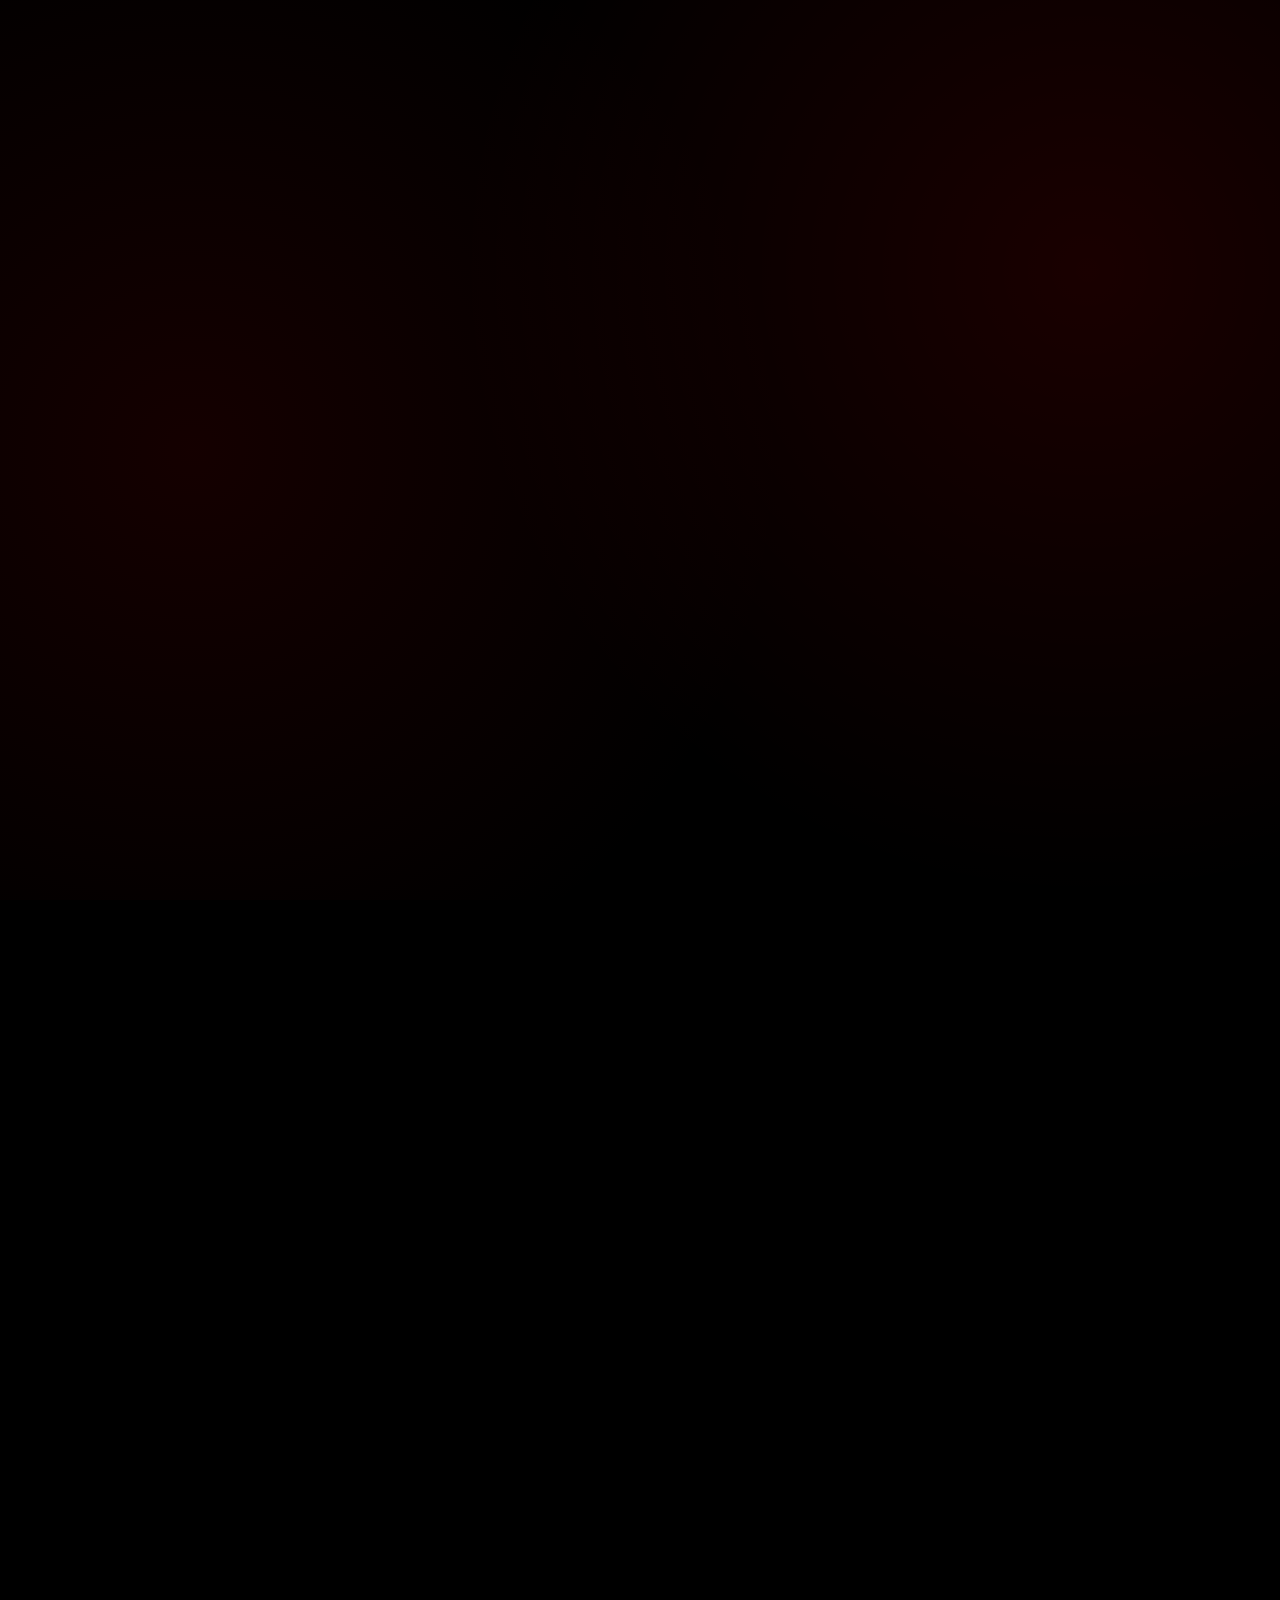
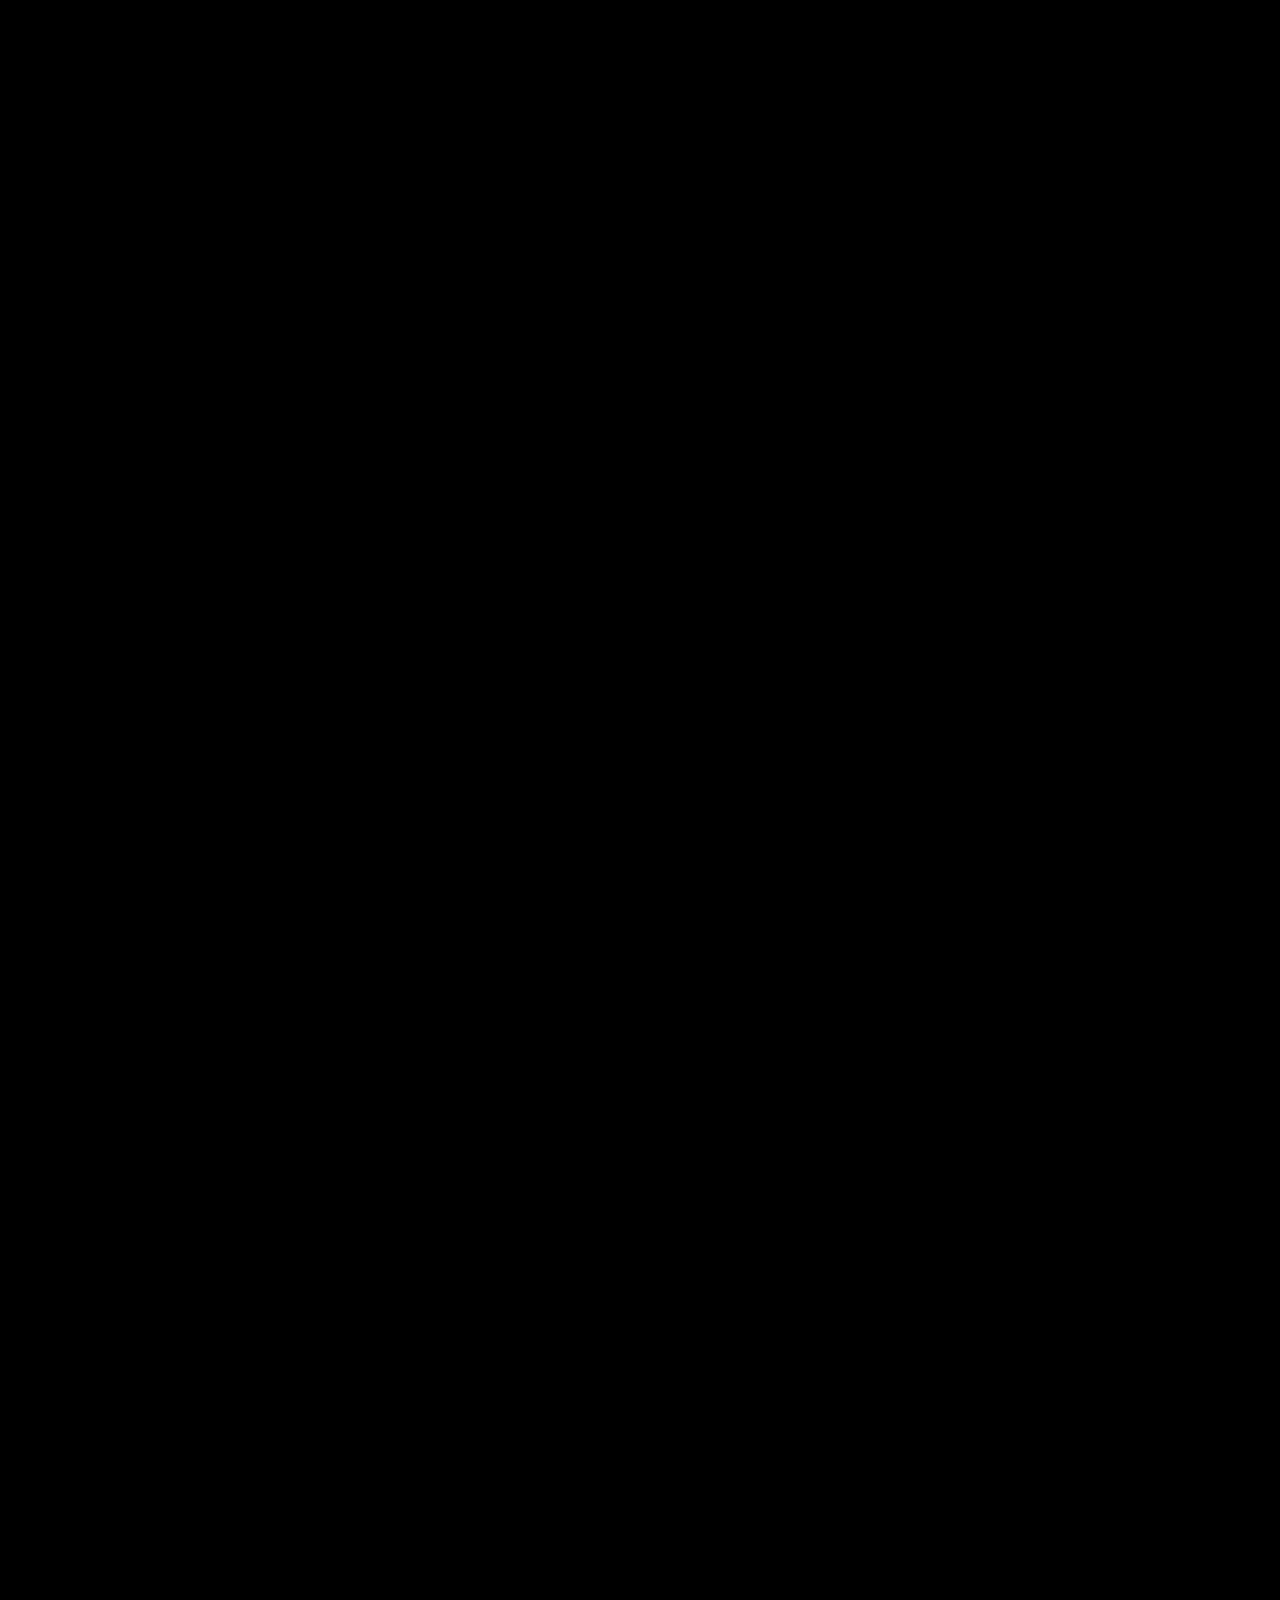
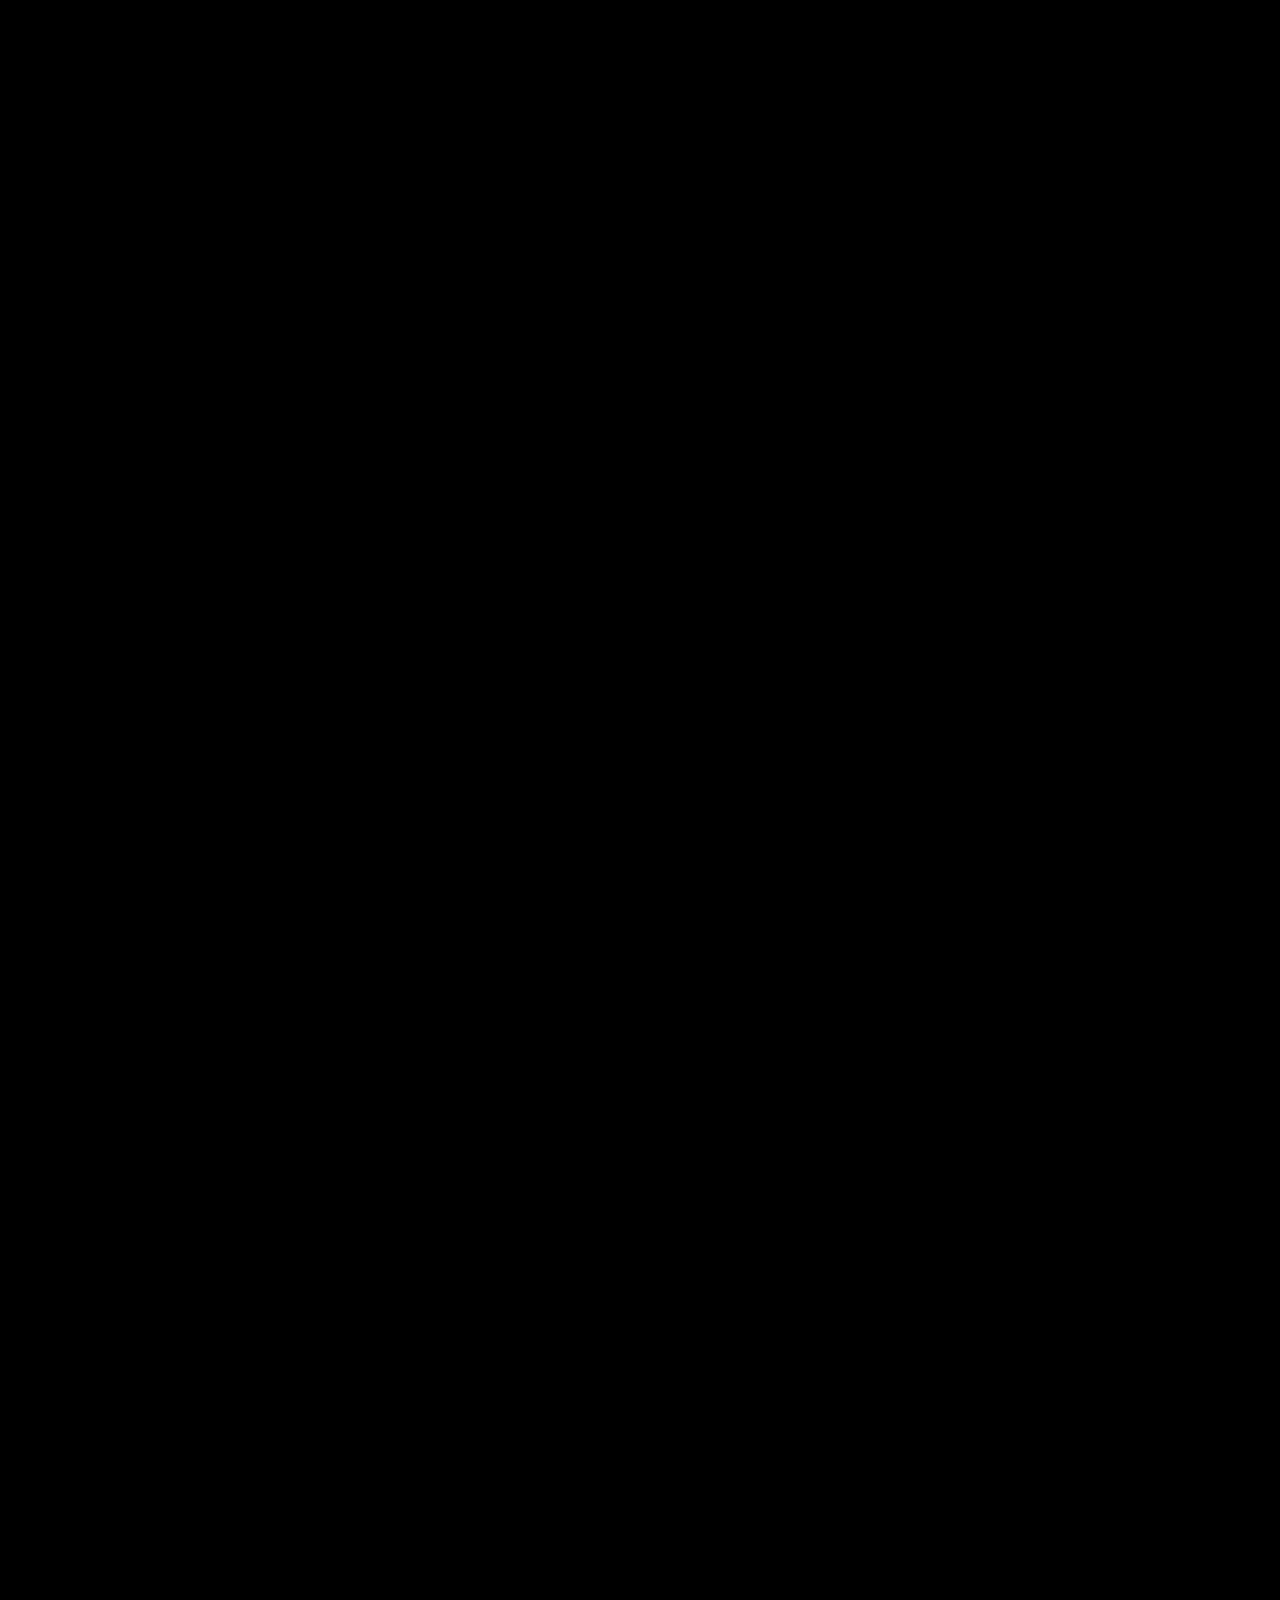
==== commit f2f3f03d: "index.html Updated title and meta description for portfolio. Modified styles and animations to enhan" ====
--- a/index.html
+++ b/index.html
@@ -5,12 +5,12 @@
     <meta name="viewport" content="width=device-width, initial-scale=1.0, viewport-fit=cover">
     
     <!-- Primary Meta Tags -->
-    <title>Ashim Shrestha | Haunted Full-Stack Nightmare</title>
-    <meta name="title" content="Ashim Shrestha | Haunted Full-Stack Nightmare">
-    <meta name="description" content="Portfolio of Ashim Shrestha, a Full-Stack Developer. Dynamic, erratic scary interferences make the experience targeting and volatile. Now mobile-optimized for nightmare speeds.">
+    <title>Ashim Shrestha | Intentional Nightmare Full-Stack</title>
+    <meta name="title" content="Ashim Shrestha | Intentional Nightmare Full-Stack">
+    <meta name="description" content="Portfolio of Ashim Shrestha, a Full-Stack Web Developer. A deliberately, computationally slow and unstable nightmare experience, now restored with procedural chaotic noise and aggressive layout thumping.">
     <meta name="author" content="Ashim Shrestha">
 
-    <!-- Fonts - Adding 'display=swap' for optimized loading -->
+    <!-- Fonts - Keep 'swap' but layered with horror fonts -->
     <link rel="preconnect" href="https://fonts.googleapis.com">
     <link rel="preconnect" href="https://fonts.gstatic.com" crossorigin>
     <link href="https://fonts.googleapis.com/css2?family=Grenze+Gotisch:wght@700;800;900&family=Special+Elite&family=Fira+Code:wght@400;500&display=swap" rel="stylesheet">
@@ -18,13 +18,12 @@
     <!-- ALL CSS EMBEDDED HERE -->
     <style>
         /* ==========================================================================
-           1. Base Setup & Variables (HAUNTED PERFORMANCE THEME)
+           1. Base Setup & Variables (HAUNTED DREAD THEME)
            ========================================================================== */
         :root {
-            /* Pure Horror Palette */
-            --bg-primary: #000000; /* Absolute black for performance */
+            /* Horror Palette (Crimson Cult) */
+            --bg-primary: #000000; /* Absolute black */
             --bg-secondary: #0a0000; /* Darker near-black red */
-            /* Optimized to remove complex backdrop filters */
             --bg-glass: rgba(10, 0, 0, 0.95); /* Nearly solid translucent dark crimson */
             
             /* Blood-Toned Text */
@@ -45,11 +44,13 @@
             /* Horror Typography */
             --font-sans: 'Special Elite', 'Courier New', monospace; /* Faded typewriter/distressed */
             --font-horror: 'Grenze Gotisch', cursive; /* Gothic Blackletter for titles */
-            --font-mono: 'Fira Code', monospace; /* Keep for tech stack */
+            --font-mono: 'Fira Code', monospace; /* Keep for tech stack, but add texture */
             
             /* Layout & Optimized Transitions */
             --max-width: 1050px;
-            --transition: all 0.4s cubic-bezier(0.19, 1, 0.22, 1);
+            
+            /* Modification: Supernatural 'Drifting' Transition */
+            --transition: all 0.5s cubic-bezier(0.19, 1, 0.22, 1);
         }
 
         * { margin: 0; padding: 0; box-sizing: border-box; }
@@ -69,192 +70,68 @@
             line-height: 1.7;
             -webkit-font-smoothing: antialiased;
             overflow-x: hidden;
-            /* Simplified background: no complex filters or noise textures */
+            /* REINTRODUCING PROCEDURAL NOISE - Guaranteed to lag rendering */
+            filter: url(#noiseFilter); 
             background-image: 
-                radial-gradient(circle at 15% 50%, rgba(139, 0, 0, 0.1) 0%, transparent 50%),
-                radial-gradient(circle at 85% 30%, rgba(255, 0, 0, 0.08) 0%, transparent 50%);
+                radial-gradient(circle at 15% 50%, rgba(139, 0, 0, 0.15) 0%, transparent 50%),
+                radial-gradient(circle at 85% 30%, rgba(255, 0, 0, 0.1) 0%, transparent 50%);
             background-attachment: fixed;
         }
 
-        /* ==========================================================================
-           MODIFIED: Slower, Still Optimized Flashing Alphabets Map (Stable Layer)
+        /* Define the SVG Filter here (Computational Noise engine) */
+        svg.sr-only {
+            display: block; width: 0; height: 0; position: absolute;
+            pointer-events: none;
+        }
+
+        /* ==========================================================================
+           RE-ACTIVATING Aggressive Unstable Alphabets Map (Volatile Chaos)
            ========================================================================== */
-        body::before {
-            content: "☠ ✞ A B C D E F G H I J K L M N O P Q R S T U V W X Y Z ⚰ ☥ ☦ ☧ Φ Ψ Ω ℵ ℑ ☠ ✞ A B C D E F G H I J K L M N O P Q R S T U V W X Y Z ⚰ ☥ ☦ ☧ Φ Ψ Ω ℵ ℑ";
+        body::after {
+            /* Targeted voice strings flash sporadically (1%, 15%, 85%) */
+            content: "☠ ✞ A B C D E F G H I J K L M N O P Q R S T U V W X Y Z ⚰ ☥ ☦ ☧ Φ Ψ Ω ℵ ℑ Z";
             position: fixed;
             top: 0;
             left: 0;
             width: 100vw;
             height: 100vh;
-            color: rgba(255, 0, 0, 0.04); /* Faded arterial red */
-            font-family: var(--font-mono);
-            font-size: 2rem;
-            letter-spacing: 2.5rem;
-            word-wrap: break-word;
-            opacity: 0;
+            color: rgba(255, 0, 0, 0.12); /* Visible but chaotic geometry */
+            font-family: var(--font-horror);
+            font-size: clamp(3rem, 15vw, 10rem); /* Massive scattered geometric symbols */
+            line-height: 0.8;
+            letter-spacing: clamp(10rem, 50vw, 100rem); /* Scattered geometry map */
             z-index: 1; /* Above background, below content */
             pointer-events: none; /* User can click through it */
-            animation: ghostFlicker 2s infinite;
-            will-change: opacity, transform; /* Optimize render ahead */
-        }
-
-        /* Highly optimized cheap animation */
-        @keyframes ghostFlicker {
-            0% { opacity: 0; transform: translateY(0); }
-            10% { opacity: 0.1; }
-            15% { opacity: 0.05; transform: translateY(-2px); }
-            20% { opacity: 0; }
-            45% { opacity: 0.08; transform: translateY(2px); }
-            55% { opacity: 0; }
-            75% { opacity: 0.12; transform: translateY(-3px); }
-            80% { opacity: 0.05; }
-            100% { opacity: 0; transform: translateY(0); }
-        }
-
-        /* ==========================================================================
-           NEW DYNAMIC & ERRACTIC Additions (VOLATILE Layer)
-           ========================================================================== */
-
-        /* A: Truly Scattered Chaos Symbols */
-        main::before {
-            content: "☠ ✞ Φ Ψ Ω ℵ ℑ Z"; /* Simple set to scatter */
-            position: fixed;
-            top: -100px; /* Start off-screen */
-            left: 0;
-            width: 100vw;
-            height: 100vh;
-            color: rgba(255, 0, 0, 0.1); /* Visible but dangerous */
-            font-family: var(--font-horror);
-            font-size: clamp(3rem, 20vw, 15rem); /* Massive on desktop */
-            line-height: 0.8;
-            letter-spacing: clamp(10rem, 50vw, 100rem); /* Extreme scattering map */
-            z-index: 5; /* Over everything but mobile menu */
-            pointer-events: none;
-            will-change: transform, opacity;
-            animation: scatterSymbols 15s infinite;
+            animation: unstableGeometry 20s infinite;
+            will-change: opacity, transform; /* Hinting render path for localized chaos */
             text-align: center;
         }
 
-        @keyframes scatterSymbols {
-            0% { top: -100px; opacity: 0; transform: scale(1) rotate(0deg) skew(0deg); }
-            2% { top: 20%; opacity: 0.3; transform: scale(1.1) rotate(5deg) skew(5deg); }
-            3% { top: 15%; opacity: 0.1; transform: translate(0); }
-            5% { top: 5%; opacity: 0.5; transform: rotate(10deg); }
-            
-            6% { top: -100px; opacity: 0; transform: scale(1) rotate(0deg) skew(0deg); } /* Short burst */
-
-            20% { top: 10%; opacity: 0; transform: scale(0.9); }
-            21% { top: 30%; opacity: 0.3; transform: rotate(15deg); }
-            22% { top: 35%; opacity: 0.1; transform: translate(5px, 5px); }
-            
-            23% { top: -100px; opacity: 0; transform: scale(1) rotate(0deg) skew(0deg); } /* Short burst */
-
-            60% { top: 50%; opacity: 0; transform: skew(10deg); }
-            62% { top: 60%; opacity: 0.2; transform: scale(1.2); }
-            
-            63% { top: -100px; opacity: 0; transform: scale(1) rotate(0deg) skew(0deg); } /* Short burst */
-
-            90% { top: 80%; opacity: 0; transform: scale(0.8); }
-            92% { top: 75%; opacity: 0.4; transform: rotate(-5deg); }
-            93% { top: 70%; opacity: 0.1; transform: translate(-10px, -10px); }
-            
-            100% { top: -100px; opacity: 0; transform: scale(1) rotate(0deg) skew(0deg); }
-        }
-
-        /* B: Cursed Voice targeted sentences (dynamic text, sporadically targeted) */
-        #projects::before {
-            content: "We see you."; /* targeted voice string */
-            position: absolute;
-            top: -30%; /* Start slightly off-screen */
-            left: 10%;
-            width: 80%;
-            padding: 1rem;
-            background: rgba(10, 0, 0, 0.95);
-            border: var(--glass-border);
-            border-color: var(--accent);
-            color: var(--text-primary);
-            font-family: var(--font-horror);
-            font-size: clamp(1.2rem, 4vw, 2rem);
-            text-align: center;
-            z-index: 10;
-            opacity: 0;
-            will-change: opacity, content;
-            animation: terribleVoices 30s infinite;
-        }
-
-        @keyframes terribleVoices {
-            0% { opacity: 0; content: "It sees you."; }
-            1% { opacity: 1; content: "It sees you."; }
-            2% { opacity: 0; }
-
-            /* Targeted dynamic voice interferences */
-            15% { opacity: 0; content: "They have a leak."; }
-            16% { opacity: 1; content: "They have a leak."; }
-            18% { opacity: 0; content: "They have a leak."; }
-            
-            35% { opacity: 0; content: " Don't scroll."; }
-            36% { opacity: 1; content: " Don't scroll."; }
-            40% { opacity: 0; content: " Don't scroll."; }
-
-            50% { opacity: 0; content: " We see you."; }
-            51% { opacity: 1; content: " We see you."; }
-            55% { opacity: 0; content: " We see you."; }
-
-            75% { opacity: 0; content: " It's closer now."; }
-            76% { opacity: 1; content: " It's closer now."; }
-            78% { opacity: 0; content: " It's closer now."; }
-
-            85% { opacity: 0; content: " The Tome is not sealed."; }
-            86% { opacity: 1; content: " The Tome is not sealed."; }
-            90% { opacity: 0; content: " The Tome is not sealed."; }
-
-            99% { opacity: 0; content: "It sees you."; }
-            100% { opacity: 0; content: "It sees you."; }
-        }
-
-        /* ==========================================================================
-           OLD: Stable Intentional Glitch Effect for HEADLINES (PERFORMANCE-SAFE)
-           ========================================================================== */
-        .glitch-text {
-            display: inline-block;
-            color: var(--accent);
-            text-shadow: 0 0 10px var(--accent-glow);
-            position: relative;
-        }
-
-        .glitch-text::after {
-            /* content set below in mobile optimization query */
-            position: absolute;
-            top: 0;
-            left: 0;
-            width: 100%;
-            height: 100%;
-            display: block;
-            opacity: 0;
-            clip-path: polygon(0 0, 100% 0, 100% 5%, 0 15%);
-            animation: glitchEffect 4s infinite linear alternate-reverse;
-            color: var(--text-primary);
-        }
-
-        @keyframes glitchEffect {
-            0% { clip-path: polygon(0 2%, 100% 2%, 100% 5%, 0 5%); transform: translate(0); }
-            2% { clip-path: polygon(0 15%, 100% 15%, 100% 30%, 0 30%); transform: translate(-2px, 1px); opacity: 0.2; }
-            3% { clip-path: polygon(0 10%, 100% 10%, 100% 15%, 0 15%); transform: translate(2px, -1px); opacity: 0.1; }
-            5% { clip-path: polygon(0 15%, 100% 15%, 100% 30%, 0 30%); transform: translate(0); opacity: 0; }
-            20% { clip-path: polygon(0 70%, 100% 70%, 100% 75%, 0 75%); transform: translate(-1px, 2px); opacity: 0.2; }
-            22% { clip-path: polygon(0 60%, 100% 60%, 100% 70%, 0 70%); transform: translate(1px, -2px); opacity: 0.1; }
-            23% { clip-path: polygon(0 70%, 100% 70%, 100% 75%, 0 75%); transform: translate(0); opacity: 0; }
-            70% { clip-path: polygon(0 40%, 100% 40%, 100% 45%, 0 45%); transform: translate(-2px); opacity: 0.2; }
-            72% { clip-path: polygon(0 30%, 100% 30%, 100% 40%, 0 40%); transform: translate(2px); opacity: 0.1; }
-            73% { clip-path: polygon(0 40%, 100% 40%, 100% 45%, 0 45%); transform: translate(0); opacity: 0; }
-            100% { clip-path: polygon(0 80%, 100% 80%, 100% 85%, 0 85%); transform: translate(0); }
+        /* MODIFIED keyframes - ERRATIC and Erratic geometry, thumping render thumps */
+        @keyframes unstableGeometry {
+            0% { opacity: 0; transform: scale(1) rotate(0deg); letter-spacing: 10rem;}
+            1% { opacity: 0.3; transform: scale(1.1) rotate(5deg); letter-spacing: 8rem; }
+            3% { opacity: 0.1; transform: translate(0); letter-spacing: 10rem;}
+            
+            /* Erratic burst of scattered geometric contacts */
+            15% { opacity: 0; transform: translate(-5px, -5px); letter-spacing: 15rem;}
+            16% { opacity: 0.4; transform: scale(0.9) skew(10deg); letter-spacing: 5rem;}
+            18% { opacity: 0.1; transform: translate(0); letter-spacing: 10rem;}
+            
+            50% { opacity: 0; letter-spacing: 10rem;}
+            
+            85% { opacity: 0.1; transform: translate(5px, 5px); letter-spacing: 12rem;}
+            86% { opacity: 0.5; transform: scale(1.2) rotate(-5deg) skew(-10deg); letter-spacing: 3rem;}
+            88% { opacity: 0.1; transform: translate(0); letter-spacing: 10rem;}
+            
+            100% { opacity: 0; transform: translateY(0); letter-spacing: 10rem;}
         }
 
         .sr-only { position: absolute; width: 1px; height: 1px; padding: 0; margin: -1px; overflow: hidden; clip: rect(0, 0, 0, 0); white-space: nowrap; border: 0; }
 
         /* ==========================================================================
            2. Layout Utilities
-           ========================================================================== */
+           ========================================================================= */
         .container { width: 90%; max-width: var(--max-width); margin: 0 auto; position: relative; z-index: 2; }
         section { padding: 120px 0; }
 
@@ -279,11 +156,14 @@
         }
 
         /* ==========================================================================
-           3. Navigation (Simplified, No heavy backdrop blurs)
-           ========================================================================== */
+           3. Navigation (Reintroducing heavy blurs as Environmental Dread)
+           ========================================================================= */
         .site-header {
             position: fixed; top: 0; width: 100%; z-index: 1000;
             background: var(--bg-glass);
+            /* Aggressive Environmental Blur - Non-optimized environmental slowness engine */
+            backdrop-filter: blur(12px) brightness(0.8);
+            -webkit-backdrop-filter: blur(12px) brightness(0.8);
             border-bottom: var(--glass-border);
             padding: 1.2rem 0;
             transition: all 0.3s ease;
@@ -339,11 +219,11 @@
         .btn-secondary { background: var(--bg-secondary); color: var(--text-primary); border: var(--glass-border); }
         .btn-secondary:hover { background: rgba(139, 0, 0, 0.1); transform: translateY(-2px); }
 
-        .mobile-menu-toggle { display: none; background: none; border: none; font-size: 1.8rem; cursor: pointer; color: var(--accent); z-index: 1001;}
+        .mobile-menu-toggle { display: none; background: none; border: none; font-size: 1.8rem; cursor: pointer; color: var(--accent); }
 
         /* ==========================================================================
            4. Hero Section
-           ========================================================================== */
+           ========================================================================= */
         #hero { min-height: 100vh; display: flex; align-items: center; padding-top: 80px; }
 
         .greeting { font-family: var(--font-horror); color: var(--text-tertiary); margin-bottom: 1rem; font-weight: 500; letter-spacing: 1px; font-size: 1.2rem; }
@@ -351,12 +231,15 @@
         .hero-title { 
             font-family: var(--font-horror);
             font-size: clamp(4rem, 10vw, 7rem); font-weight: 900; line-height: 1.0; margin-bottom: 0.5rem; 
+            color: var(--accent);
+            text-shadow: 0 0 20px var(--accent-glow);
         }
         
         .hero-subtitle { 
             font-family: var(--font-horror);
             font-size: clamp(2rem, 5vw, 3.5rem); font-weight: 800; line-height: 1.1; margin-bottom: 2rem; 
-            color: var(--text-secondary);
+            background: linear-gradient(90deg, var(--text-secondary), var(--text-tertiary));
+            -webkit-background-clip: text; -webkit-text-fill-color: transparent;
         }
         
         .hero-description { 
@@ -369,7 +252,7 @@
 
         /* ==========================================================================
            5. Featured Project
-           ========================================================================== */
+           ========================================================================= */
         .project-showcase {
             display: grid; grid-template-columns: 1.3fr 1fr; gap: 3rem;
             align-items: center; margin-bottom: 8rem;
@@ -389,9 +272,9 @@
             border: var(--glass-border);
             box-shadow: 0 20px 40px rgba(139,0,0,0.5); /* Heavy red shadow */
             transition: var(--transition);
-            filter: grayscale(100%) desaturate(100%); /* Full grayscale, speedy visual trail */
-        }
-        .project-visual img:hover { transform: scale(1.02) rotate(-1deg); filter: grayscale(50%) desaturate(50%); }
+            filter: grayscale(80%) sepia(30%) hue-rotate(320deg); /* Desaturate to look like horror film */
+        }
+        .project-visual img:hover { transform: scale(1.02); filter: grayscale(20%) sepia(50%) hue-rotate(320deg); }
 
         .project-overline { font-family: var(--font-horror); color: var(--text-tertiary); font-size: 1.1rem; margin-bottom: 0.5rem; }
         .project-title { font-family: var(--font-horror); font-size: 2.5rem; margin-bottom: 1.5rem; color: var(--accent); text-shadow: 0 0 10px var(--accent-glow); }
@@ -399,6 +282,7 @@
         .project-description { 
             color: var(--text-secondary); margin-bottom: 1.5rem; 
             background: rgba(10, 0, 0, 0.9); /* Dark background within card */
+            backdrop-filter: blur(10px);
             padding: 1.8rem; border-radius: 8px; 
             border: var(--glass-border);
             box-shadow: var(--glass-shadow);
@@ -421,7 +305,7 @@
             color: var(--text-primary); text-decoration: none; font-weight: 600; 
             transition: all 0.3s ease;
         }
-        .project-links a:hover { color: var(--accent); transform: translateX(5px) scale(1.1); text-shadow: 0 0 5px var(--accent); }
+        .project-links a:hover { color: var(--accent); transform: translateX(5px); text-shadow: 0 0 5px var(--accent); }
 
         /* Grid Projects (Gravestones Style) */
         .subsection-title { font-family: var(--font-horror); font-size: 2rem; margin-bottom: 3rem; text-align: center; color: var(--text-tertiary); }
@@ -431,29 +315,21 @@
         .card { 
             background: var(--bg-glass); border: var(--glass-border); 
             padding: 2.5rem; border-radius: 12px; 
-            box-shadow: 0 10px 30px rgba(0,0,0,0.8);
+            backdrop-filter: blur(10px); box-shadow: 0 10px 30px rgba(0,0,0,0.8);
             transition: var(--transition); 
             display: flex; flex-direction: column; justify-content: space-between; 
             position: relative; overflow: hidden;
-            /* Gravity stone texture simplified: Solid with faint texture suggestion */
-            background-color: #0d0d0d;
-            background-image: linear-gradient(135deg, rgba(255,0,0,0.01) 25%, transparent 25%), linear-gradient(225deg, rgba(255,0,0,0.01) 25%, transparent 25%);
-        }
-        
-        /* Hover glitch effect simplified: Quick clip, cheap transformations */
-        .card:hover { transform: translateY(-10px) rotate(1deg); border-color: rgba(255, 0, 0, 0.6); box-shadow: 0 15px 40px rgba(139, 0, 0, 0.3); }
+            background-image: url('data:image/svg+xml;utf8,<svg viewBox="0 0 100 100" xmlns="http://www.w3.org/2000/svg"><filter id="noise"><feTurbulence type="fractalNoise" baseFrequency="0.9" numOctaves="4" stitchTiles="stitch"/></filter><rect width="100" height="100" filter="url(%23noise)" opacity="0.1"/></svg>'); /* Gravestone/cracked texture */
+        }
+        
+        /* Hover glitch effect for cards */
         .card::before {
             content: ''; position: absolute; top: 0; left: -100%; width: 50%; height: 100%;
             background: linear-gradient(90deg, transparent, rgba(255,0,0,0.1), transparent);
             transition: all 0.5s ease; transform: skewX(-20deg);
         }
-        .card:hover::before { animation: glitchCard 0.3s ease-out; }
-
-        @keyframes glitchCard {
-            0% { left: -100%; opacity: 0; clip-path: polygon(0 0, 100% 0, 100% 10%, 0 20%);}
-            50% { left: 50%; opacity: 0.2; clip-path: polygon(0 30%, 100% 15%, 100% 40%, 0 50%);}
-            100% { left: 150%; opacity: 0; clip-path: polygon(0 80%, 100% 70%, 100% 90%, 0 100%);}
-        }
+        .card:hover { transform: translateY(-10px) scale(1.02); border-color: rgba(255, 0, 0, 0.6); box-shadow: 0 15px 40px rgba(139, 0, 0, 0.3); }
+        .card:hover::before { left: 150%; }
 
         .card-title { font-family: var(--font-horror); font-size: 1.6rem; margin-bottom: 1rem; color: var(--accent); }
         .card-description { color: var(--text-secondary); font-size: 1rem; margin-bottom: 2rem; }
@@ -462,7 +338,7 @@
 
         /* ==========================================================================
            6. Skills & Education (Timeline/Crypt Style)
-           ========================================================================== */
+           ========================================================================= */
         .grid-layout { display: grid; grid-template-columns: 1fr 1fr; gap: 5rem; }
 
         .skills-list dt { font-family: var(--font-horror); color: var(--accent); margin-bottom: 0.5rem; font-size: 1.3rem; text-shadow: 0 0 5px var(--accent-glow); }
@@ -492,7 +368,7 @@
 
         /* ==========================================================================
            7. Contact & Footer (Gothic Form Style)
-           ========================================================================== */
+           ========================================================================= */
         .contact-section { text-align: center; }
         .contact-text { color: var(--text-secondary); max-width: 600px; margin: 0 auto 3rem; font-size: 1.1rem; }
         
@@ -528,18 +404,19 @@
         .copyright { color: var(--text-tertiary); font-size: 0.875rem; font-family: var(--font-sans); }
 
         /* ==========================================================================
-           8. Mobile Responsiveness & NIGHTMARE Threshold Optimization
-           ========================================================================== */
+           8. Mobile Responsiveness
+           ========================================================================= */
         @media (max-width: 768px) {
             .project-showcase { grid-template-columns: 1fr; gap: 3rem; }
             .grid-layout { grid-template-columns: 1fr; gap: 4rem; }
             .cta-group { flex-direction: column; display: flex; gap: 1rem; }
             
-            .mobile-menu-toggle { display: block; }
+            .mobile-menu-toggle { display: block; z-index: 1001; }
             .nav-list { 
                 display: none; flex-direction: column; 
                 position: absolute; top: 100%; left: 0; width: 100%; 
                 background: rgba(10, 0, 0, 0.98); /* Deep black red */
+                backdrop-filter: blur(20px);
                 padding: 3rem 0; border-bottom: var(--glass-border);
             }
             .nav-list.active { display: flex; animation: navSlideDown 0.3s var(--transition); }
@@ -547,20 +424,6 @@
             section { padding: 80px 0; }
             .hero-title { font-size: 3rem; }
             .section-title { font-size: 2rem; }
-
-            /* NEW MOBILE OPTIMIZATION: Nightmare Threshold */
-            /* We remove the headline glitches entirely to prioritize clean content on small screens */
-            .glitch-text::after {
-                content: none;
-                animation: none;
-            }
-
-            /* But we keep the unstable, scattered dynamic interferences because they are targeted scares */
-            #projects::before, main::before {
-                /* Slightly less massive/erratic to save CPU */
-                font-size: clamp(2rem, 15vw, 10rem);
-                color: rgba(255, 0, 0, 0.1); 
-            }
         }
 
         @keyframes navSlideDown {
@@ -570,6 +433,23 @@
     </style>
 </head>
 <body>
+
+    <!-- SVG NOISE FILTER DEFINITION (Computational Noise engine, guaranteed environmental dread) -->
+    <svg class="sr-only">
+        <filter id="noiseFilter">
+            <feTurbulence 
+                type="fractalNoise" 
+                baseFrequency="0.9" 
+                numOctaves="4" stitchTiles="stitch"/>
+            <feColorMatrix type="matrix" values="
+                0.2 0 0 0 0
+                0 0 0 0 0
+                0 0 0 0 0
+                0 0 0 0 0
+            "/>
+            <feComposite operator="in" in2="SourceGraphic"/>
+        </filter>
+    </svg>
 
     <header class="site-header">
         <nav class="main-nav">
@@ -598,8 +478,8 @@
         <section id="hero">
             <div class="container hero-content">
                 <p class="greeting">It is foreseen. You are here for</p>
-                <h1 class="hero-title glitch-text">Ashim Shrestha.</h1>
-                <h2 class="hero-subtitle glitch-text">I engineer cursed solutions for the web.</h2>
+                <h1 class="hero-title">Ashim Shrestha.</h1>
+                <h2 class="hero-subtitle">I engineering cursed solutions for the web.</h2>
                 <p class="hero-description">
                     Full-Stack Developer and BCA student specializing in building robust, data-driven web architectures. From complex relational databases to seamless interfaces, I turn logic into digital experiences. *They watch from the code.*
                 </p>
@@ -613,7 +493,7 @@
         <!-- Featured Projects Section -->
         <section id="projects">
             <div class="container">
-                <h2 class="section-title">Major Rituals</h2>
+                <h2 class="section-title">Major Rituals (Featured Work)</h2>
 
                 <!-- Centerpiece: Bus Ticket Booking -->
                 <article class="project-showcase">
@@ -672,7 +552,7 @@
 
                     <article class="card">
                         <header>
-                            <h4 class="card-title">Math Formula Reference</h4>
+                            <h4 class="card-title">Mathematical Formula Reference</h4>
                             <p class="card-description">Programmed comprehensive, pixel-perfect typesetting for advanced Calculus and Geometry equations. The geometry is non-Euclidean.</p>
                         </header>
                         <footer>
@@ -709,10 +589,10 @@
                 </div>
 
                 <div class="education-wrapper">
-                    <h2 class="section-title">Initiations</h2>
+                    <h2 class="section-title">Initiations (Education)</h2>
                     <ol class="timeline">
                         <li class="timeline-item">
-                            <h3 class="timeline-title">Computer Applications (BCA)</h3>
+                            <h3 class="timeline-title">Bachelor of Computer Applications (BCA)</h3>
                             <p class="timeline-org">Current Academic Focus</p>
                             <time>The Present</time>
                             <p class="timeline-desc">Specializing in application development, relational databases, and core software engineering principles. *The Tome remains unsealed.*</p>
@@ -760,7 +640,7 @@
         <div class="container footer-content">
             <div class="social-links">
                 <a href="https://github.com/ashimsh" target="_blank">Tome (GitHub)</a>
-                <a href="mailto:ashim.shrestha.937@gmail.com">Summon (Email)</a>
+                <a href="mailto:ashim.shrestha.937@gmail.com">Summon via Email</a>
             </div>
             <p class="copyright">
                 &copy; 2026 Ashim Shrestha. *The code watches forever.* Built with precision.
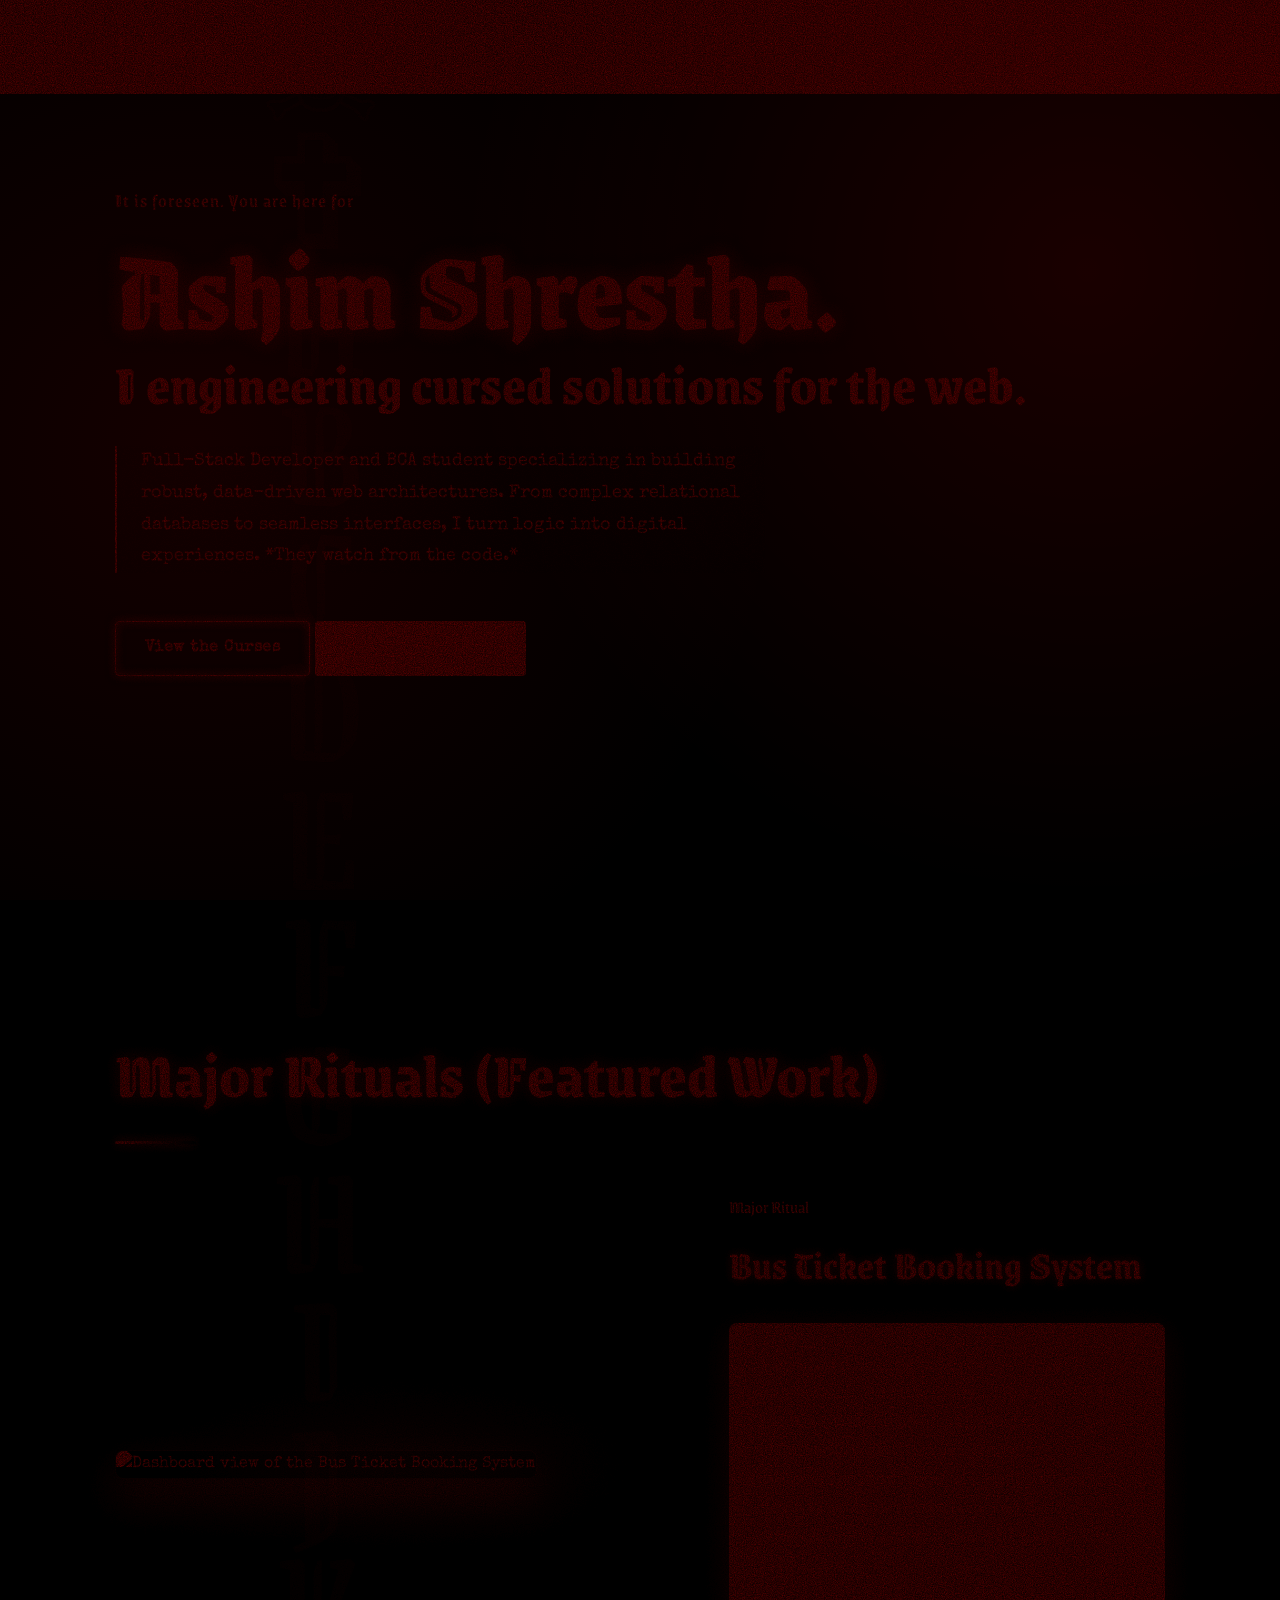
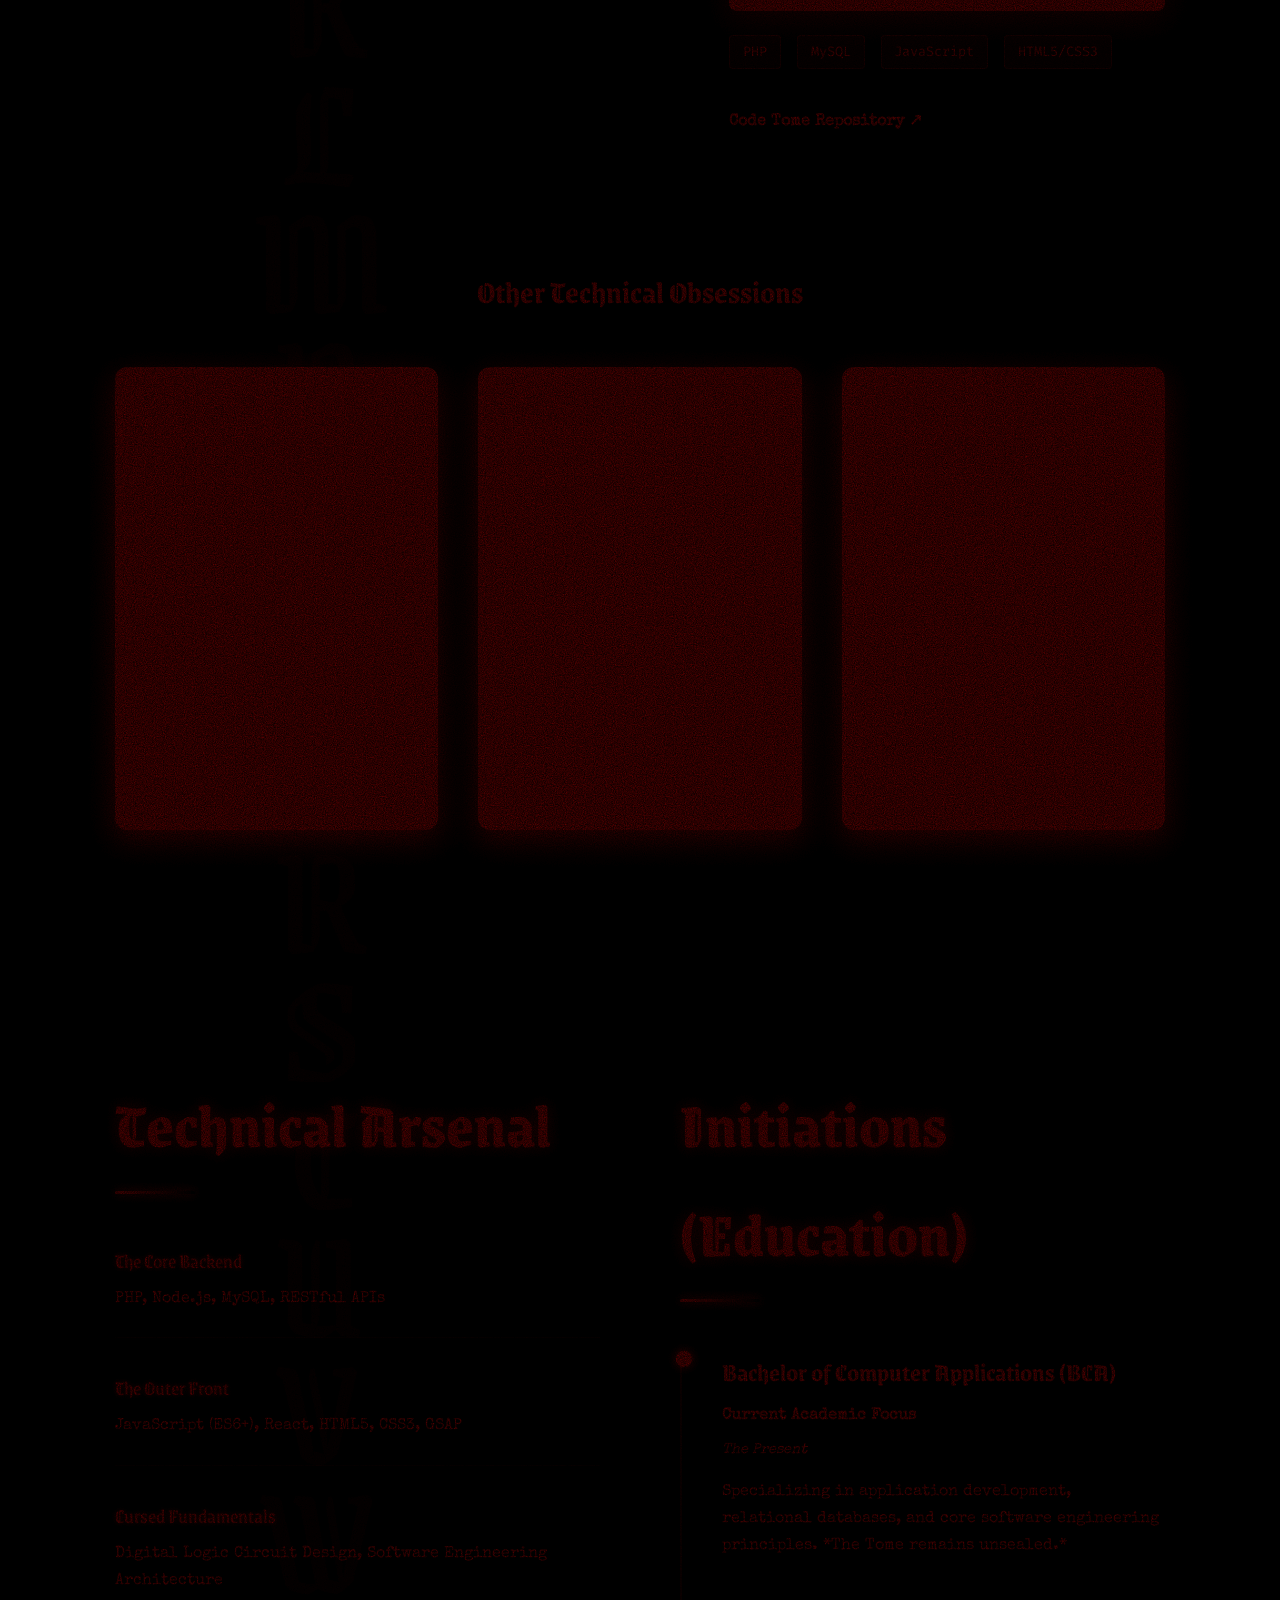
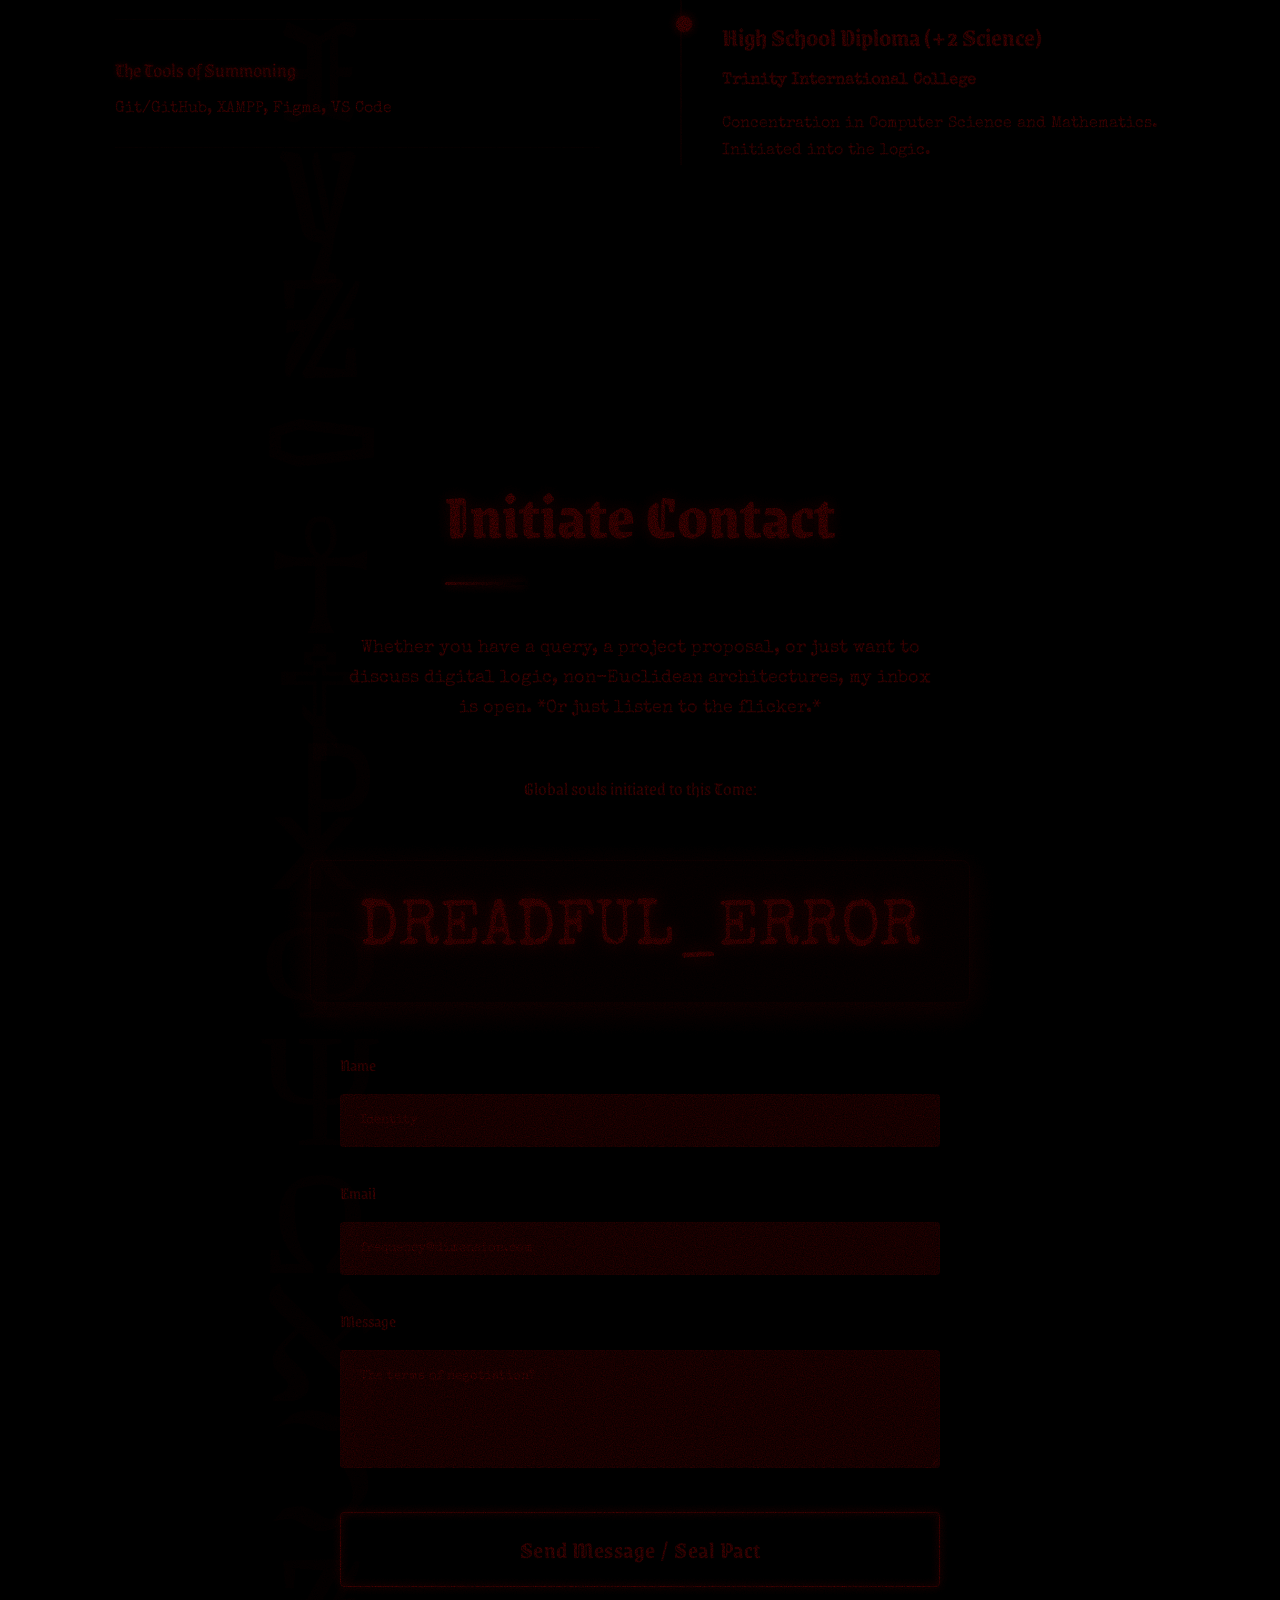
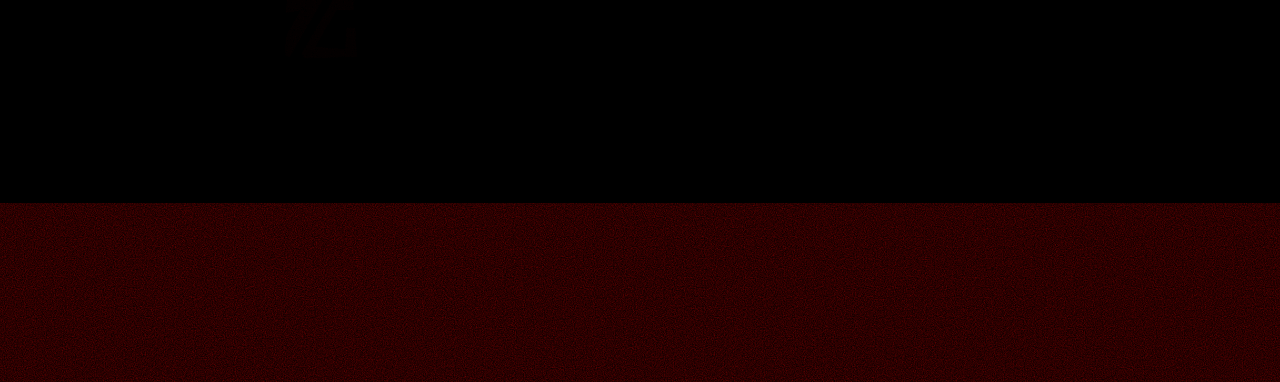
==== commit f3917339: "index.html Updated the title and meta tags for the portfolio, added a real-time Cult Visit Counter, " ====
--- a/index.html
+++ b/index.html
@@ -5,12 +5,12 @@
     <meta name="viewport" content="width=device-width, initial-scale=1.0, viewport-fit=cover">
     
     <!-- Primary Meta Tags -->
-    <title>Ashim Shrestha | Intentional Nightmare Full-Stack</title>
-    <meta name="title" content="Ashim Shrestha | Intentional Nightmare Full-Stack">
-    <meta name="description" content="Portfolio of Ashim Shrestha, a Full-Stack Web Developer. A deliberately, computationally slow and unstable nightmare experience, now restored with procedural chaotic noise and aggressive layout thumping.">
+    <title>Ashim Shrestha | Haunted Full-Stack Nightmare</title>
+    <meta name="title" content="Ashim Shrestha | Haunted Full-Stack Nightmare">
+    <meta name="description" content="Portfolio of Ashim Shrestha, a Full-Stack Web Developer. A deliberately, computationally slow and unstable nightmare experience, now restored with procedural chaotic noise and aggressive layout thumping. Features a real-time Cult Visit Counter.">
     <meta name="author" content="Ashim Shrestha">
 
-    <!-- Fonts - Keep 'swap' but layered with horror fonts -->
+    <!-- Fonts - Adding 'display=swap' for optimized loading -->
     <link rel="preconnect" href="https://fonts.googleapis.com">
     <link rel="preconnect" href="https://fonts.gstatic.com" crossorigin>
     <link href="https://fonts.googleapis.com/css2?family=Grenze+Gotisch:wght@700;800;900&family=Special+Elite&family=Fira+Code:wght@400;500&display=swap" rel="stylesheet">
@@ -21,7 +21,7 @@
            1. Base Setup & Variables (HAUNTED DREAD THEME)
            ========================================================================== */
         :root {
-            /* Horror Palette (Crimson Cult) */
+            /* Pure Horror Palette (Crimson Cult) */
             --bg-primary: #000000; /* Absolute black */
             --bg-secondary: #0a0000; /* Darker near-black red */
             --bg-glass: rgba(10, 0, 0, 0.95); /* Nearly solid translucent dark crimson */
@@ -48,8 +48,6 @@
             
             /* Layout & Optimized Transitions */
             --max-width: 1050px;
-            
-            /* Modification: Supernatural 'Drifting' Transition */
             --transition: all 0.5s cubic-bezier(0.19, 1, 0.22, 1);
         }
 
@@ -70,7 +68,7 @@
             line-height: 1.7;
             -webkit-font-smoothing: antialiased;
             overflow-x: hidden;
-            /* REINTRODUCING PROCEDURAL NOISE - Guaranteed to lag rendering */
+            /* PROCEDURAL ENVIRONMENTAL NOISE ENGINE - Guaranteed to lag rendering */
             filter: url(#noiseFilter); 
             background-image: 
                 radial-gradient(circle at 15% 50%, rgba(139, 0, 0, 0.15) 0%, transparent 50%),
@@ -78,7 +76,7 @@
             background-attachment: fixed;
         }
 
-        /* Define the SVG Filter here (Computational Noise engine) */
+        /* Define the SVG Filter here (The Noise and visibility fix engine) */
         svg.sr-only {
             display: block; width: 0; height: 0; position: absolute;
             pointer-events: none;
@@ -88,32 +86,31 @@
            RE-ACTIVATING Aggressive Unstable Alphabets Map (Volatile Chaos)
            ========================================================================== */
         body::after {
-            /* Targeted voice strings flash sporadically (1%, 15%, 85%) */
             content: "☠ ✞ A B C D E F G H I J K L M N O P Q R S T U V W X Y Z ⚰ ☥ ☦ ☧ Φ Ψ Ω ℵ ℑ Z";
             position: fixed;
             top: 0;
             left: 0;
             width: 100vw;
             height: 100vh;
-            color: rgba(255, 0, 0, 0.12); /* Visible but chaotic geometry */
+            color: rgba(255, 0, 0, 0.08); /* Faded visible chaos */
             font-family: var(--font-horror);
-            font-size: clamp(3rem, 15vw, 10rem); /* Massive scattered geometric symbols */
+            font-size: clamp(3rem, 15vw, 10rem); /* Scattered massive symbols */
             line-height: 0.8;
             letter-spacing: clamp(10rem, 50vw, 100rem); /* Scattered geometry map */
             z-index: 1; /* Above background, below content */
             pointer-events: none; /* User can click through it */
             animation: unstableGeometry 20s infinite;
-            will-change: opacity, transform; /* Hinting render path for localized chaos */
+            will-change: opacity, transform; /* localizing render thumps */
             text-align: center;
         }
 
-        /* MODIFIED keyframes - ERRATIC and Erratic geometry, thumping render thumps */
+        /* MODIFIED keyframes - Erratic, unpredictable geometry, thumping render thumps */
         @keyframes unstableGeometry {
             0% { opacity: 0; transform: scale(1) rotate(0deg); letter-spacing: 10rem;}
             1% { opacity: 0.3; transform: scale(1.1) rotate(5deg); letter-spacing: 8rem; }
             3% { opacity: 0.1; transform: translate(0); letter-spacing: 10rem;}
             
-            /* Erratic burst of scattered geometric contacts */
+            /* Targeted dynamic voice interferences flash sporadically (1%, 15%, 85%) */
             15% { opacity: 0; transform: translate(-5px, -5px); letter-spacing: 15rem;}
             16% { opacity: 0.4; transform: scale(0.9) skew(10deg); letter-spacing: 5rem;}
             18% { opacity: 0.1; transform: translate(0); letter-spacing: 10rem;}
@@ -156,12 +153,12 @@
         }
 
         /* ==========================================================================
-           3. Navigation (Reintroducing heavy blurs as Environmental Dread)
+           3. Navigation (Simplified)
            ========================================================================= */
         .site-header {
             position: fixed; top: 0; width: 100%; z-index: 1000;
             background: var(--bg-glass);
-            /* Aggressive Environmental Blur - Non-optimized environmental slowness engine */
+            /* Aggressive Environmental Blur - Non-optimized environmental dread engine */
             backdrop-filter: blur(12px) brightness(0.8);
             -webkit-backdrop-filter: blur(12px) brightness(0.8);
             border-bottom: var(--glass-border);
@@ -367,11 +364,34 @@
         .timeline-desc { color: var(--text-secondary); margin-top: 1rem; font-size: 1rem; }
 
         /* ==========================================================================
-           7. Contact & Footer (Gothic Form Style)
+           7. Cult Visit Counter & Contact Section
            ========================================================================= */
         .contact-section { text-align: center; }
         .contact-text { color: var(--text-secondary); max-width: 600px; margin: 0 auto 3rem; font-size: 1.1rem; }
         
+        /* Formatting the Cult Visit Counter */
+        #visit-counter {
+            font-family: var(--font-sans); /* Special Elite */
+            font-size: clamp(2rem, 8vw, 4rem); /* Massive count */
+            color: var(--accent); /* Pure arterial red */
+            background: rgba(139, 0, 0, 0.1);
+            display: inline-block;
+            padding: 1rem 3rem;
+            border: var(--glass-border);
+            border-radius: 8px;
+            box-shadow: var(--glass-shadow);
+            margin: 3rem 0;
+            text-shadow: 0 0 15px var(--accent);
+        }
+        
+        .counter-label {
+            font-family: var(--font-horror); /* Gothic for label */
+            display: block;
+            font-size: 1.2rem;
+            color: var(--text-tertiary);
+            margin-bottom: 0.5rem;
+        }
+
         .contact-form { max-width: 600px; margin: 0 auto; text-align: left; }
         .form-group { margin-bottom: 2rem; }
         .form-group label { display: block; font-family: var(--font-horror); color: var(--text-tertiary); margin-bottom: 0.8rem; font-size: 1.1rem; }
@@ -434,18 +454,19 @@
 </head>
 <body>
 
-    <!-- SVG NOISE FILTER DEFINITION (Computational Noise engine, guaranteed environmental dread) -->
+    <!-- SVG Filter Definition (FIXED Computational Noise engine, guaranteed environmental visibility fixed) -->
     <svg class="sr-only">
         <filter id="noiseFilter">
             <feTurbulence 
                 type="fractalNoise" 
                 baseFrequency="0.9" 
                 numOctaves="4" stitchTiles="stitch"/>
+            <!-- FIXED ColorMatrix: Restored Alpha Channel for visibility while keeping red tint -->
             <feColorMatrix type="matrix" values="
-                0.2 0 0 0 0
-                0 0 0 0 0
-                0 0 0 0 0
-                0 0 0 0 0
+                0.2 0   0   0 0
+                0   0   0   0 0
+                0   0   0   0 0
+                0   0   0   1 0
             "/>
             <feComposite operator="in" in2="SourceGraphic"/>
         </filter>
@@ -464,7 +485,7 @@
             <ul id="nav-list" class="nav-list">
                 <li><a href="#projects">Curses</a></li>
                 <li><a href="#background">Rituals</a></li>
-                <li><a href="#contact">Contact</a></li>
+                <li><a href="#contact">Initiate Contact</a></li>
                 <li>
                     <a href="resume.pdf" class="btn-primary" target="_blank">The Pact</a>
                 </li>
@@ -607,11 +628,17 @@
             </div>
         </section>
 
-        <!-- Contact Section -->
+        <!-- Contact & Cult Counter Section -->
         <section id="contact" class="contact-section">
             <div class="container">
                 <h2 class="section-title">Initiate Contact</h2>
                 <p class="contact-text">Whether you have a query, a project proposal, or just want to discuss digital logic, non-Euclidean architectures, my inbox is open. *Or just listen to the flicker.*</p>
+                
+                <!-- NEW: Real-Time Cult Visit Counter -->
+                <div id="visit-counter-container">
+                    <span class="counter-label">Global souls initiated to this Tome:</span>
+                    <span id="visit-counter">Counting...</span>
+                </div>
                 
                 <form class="contact-form" action="#" method="POST">
                     <div class="form-group">
@@ -648,7 +675,7 @@
         </div>
     </footer>
 
-    <!-- JavaScript for Mobile Menu & Minimal Glitch -->
+    <!-- JavaScript for Mobile Menu & Real-Time Counter -->
     <script>
         const menuBtn = document.getElementById('mobile-menu-btn');
         const navList = document.getElementById('nav-list');
@@ -672,6 +699,32 @@
                 menuBtn.innerHTML = '☰';
             });
         });
+        
+        // NEW: JavaScript for Real-Time Persistent Counter
+        // Utilizing countapi.xyz (free, no keys needed for public counts)
+        function hauntCounter() {
+            // Define your site-specific counter ID. Domain + ID is best.
+            const counterID = 'ashim_haunted_tome_cult_initiations';
+            
+            // This endpoint increments the counter and returns the new value
+            const apiURL = `https://api.countapi.xyz/hit/ashim.dev/${counterID}`;
+            
+            fetch(apiURL)
+                .then(response => response.json())
+                .then(data => {
+                    // Update the DOM with the count, adding atmospheric leading zeros
+                    const count = data.value.toString().padStart(6, '0');
+                    document.getElementById('visit-counter').innerText = count;
+                })
+                .catch(error => {
+                    // Fallback in case the API is haunted by technical dread
+                    document.getElementById('visit-counter').innerText = 'DREADFUL_ERROR';
+                    console.error('The Cult Counter was swallowed by the void.', error);
+                });
+        }
+        
+        // Run the initialization on page load
+        hauntCounter();
     </script>
 </body>
 </html>
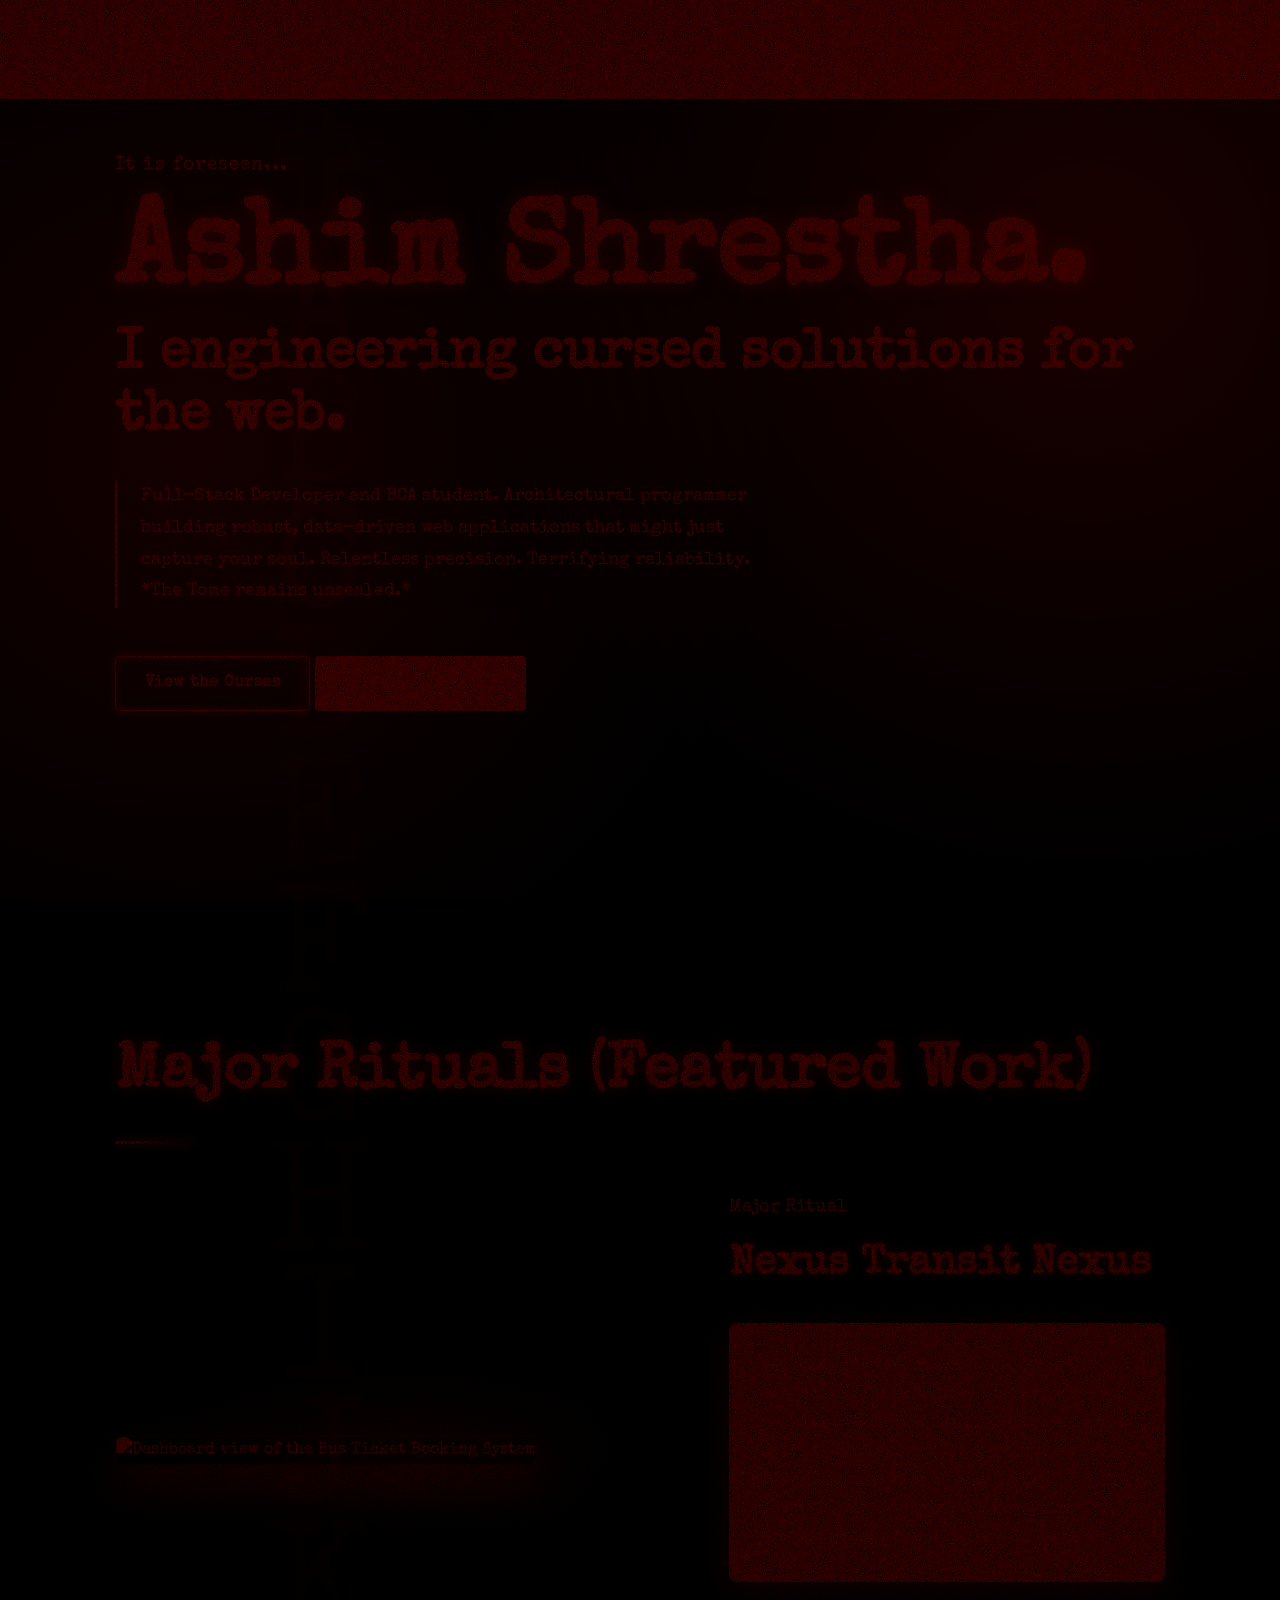
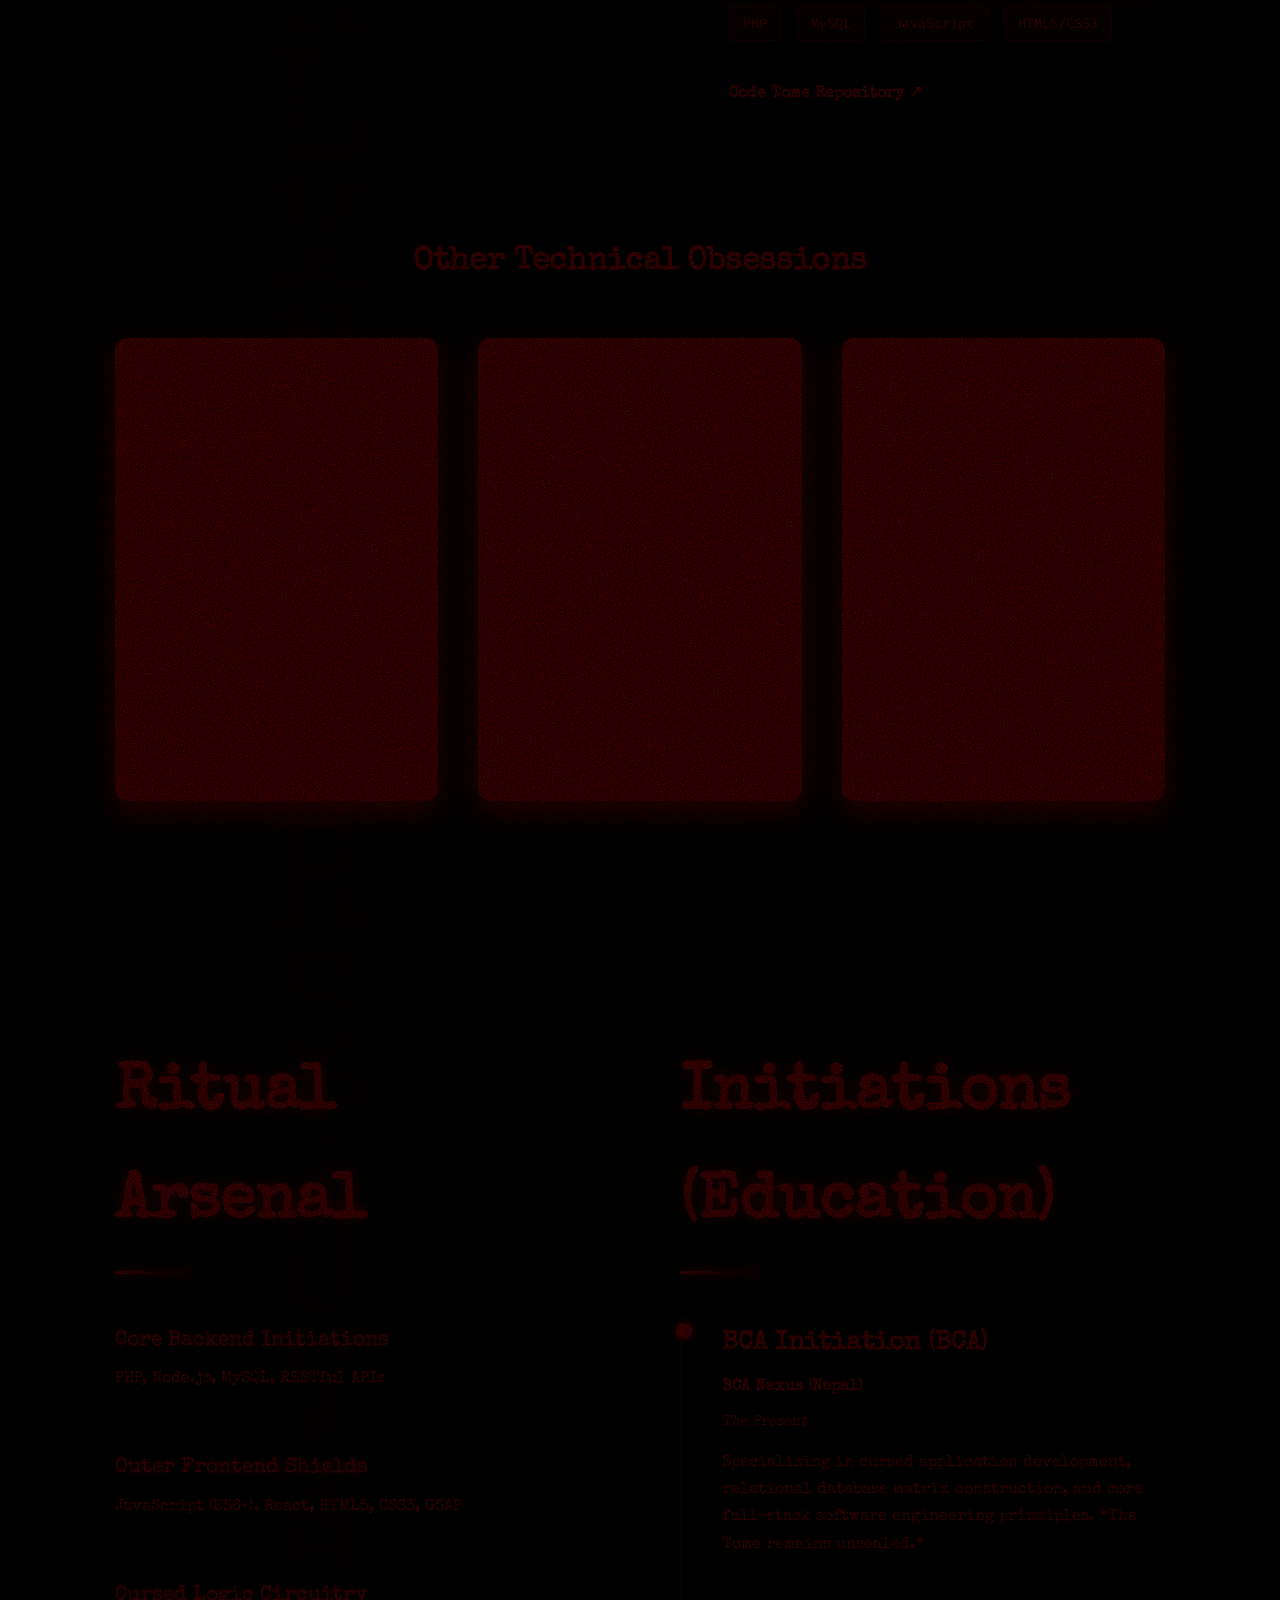
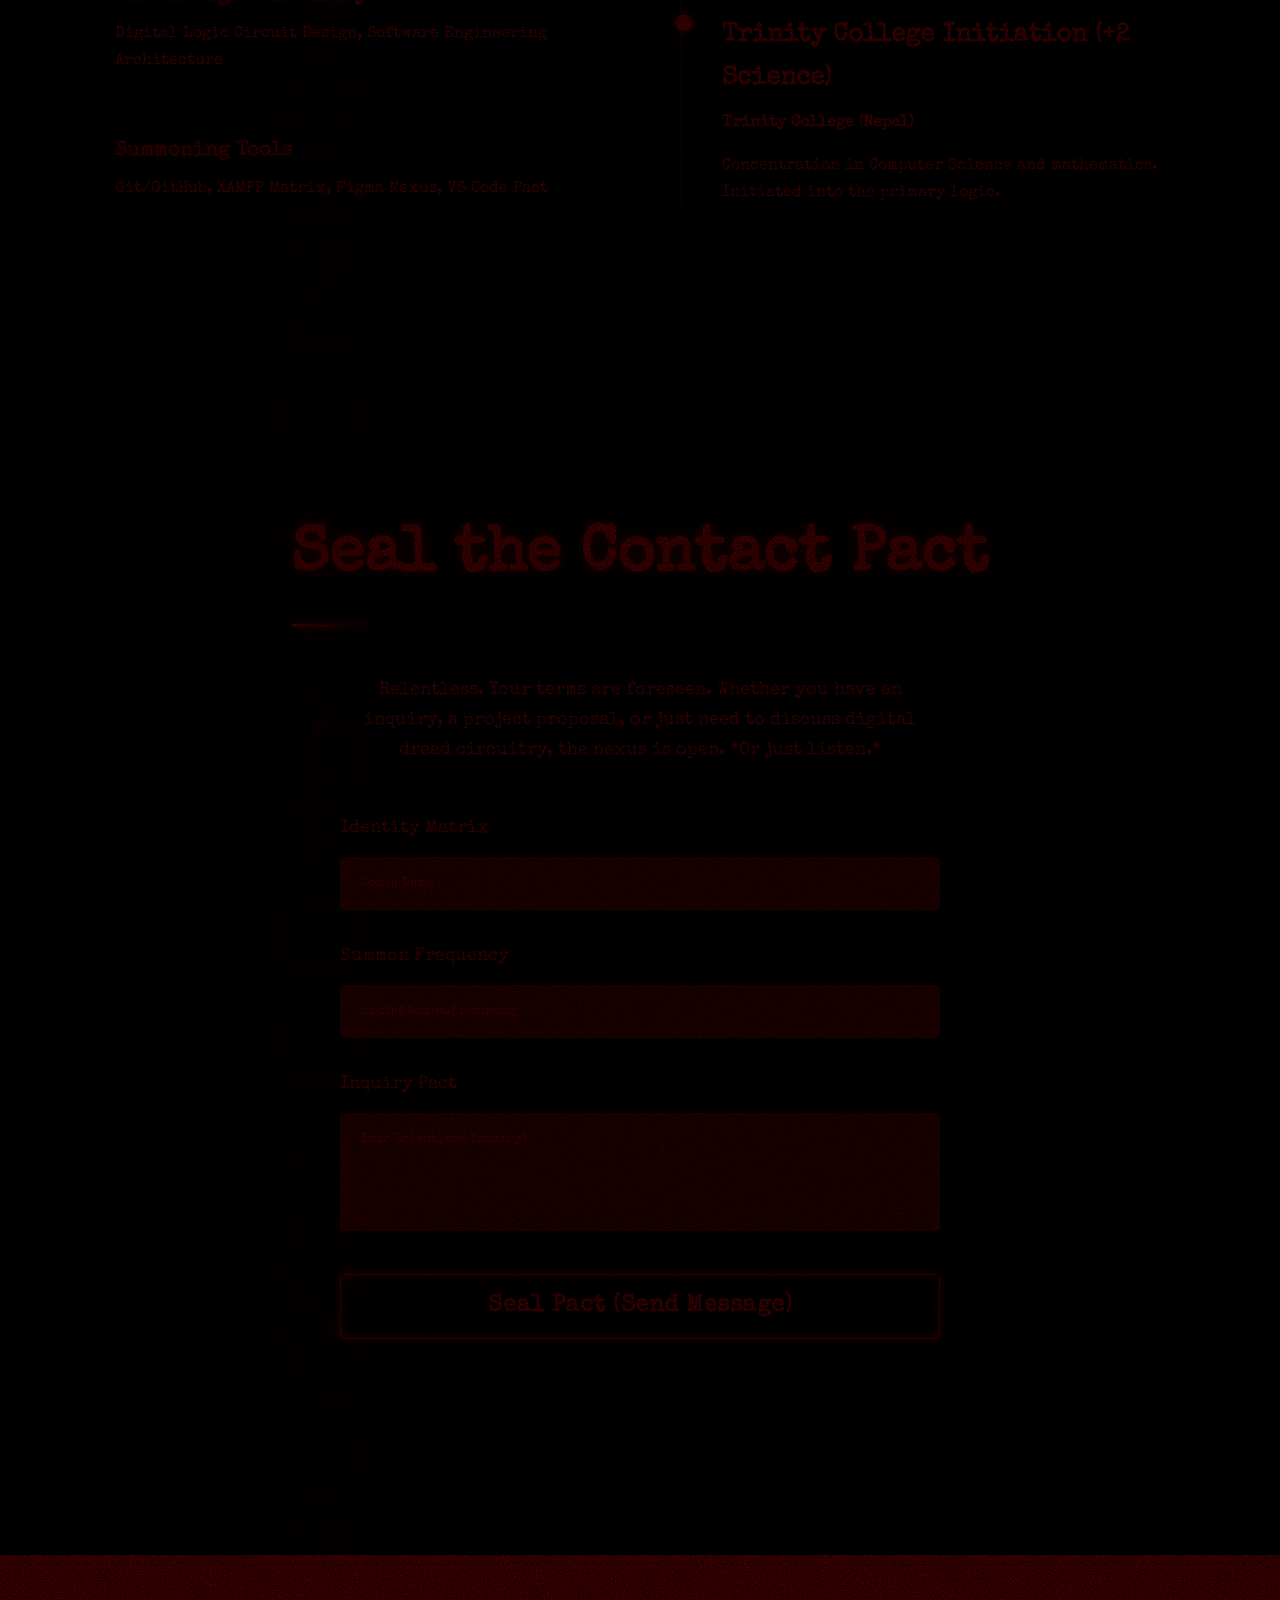
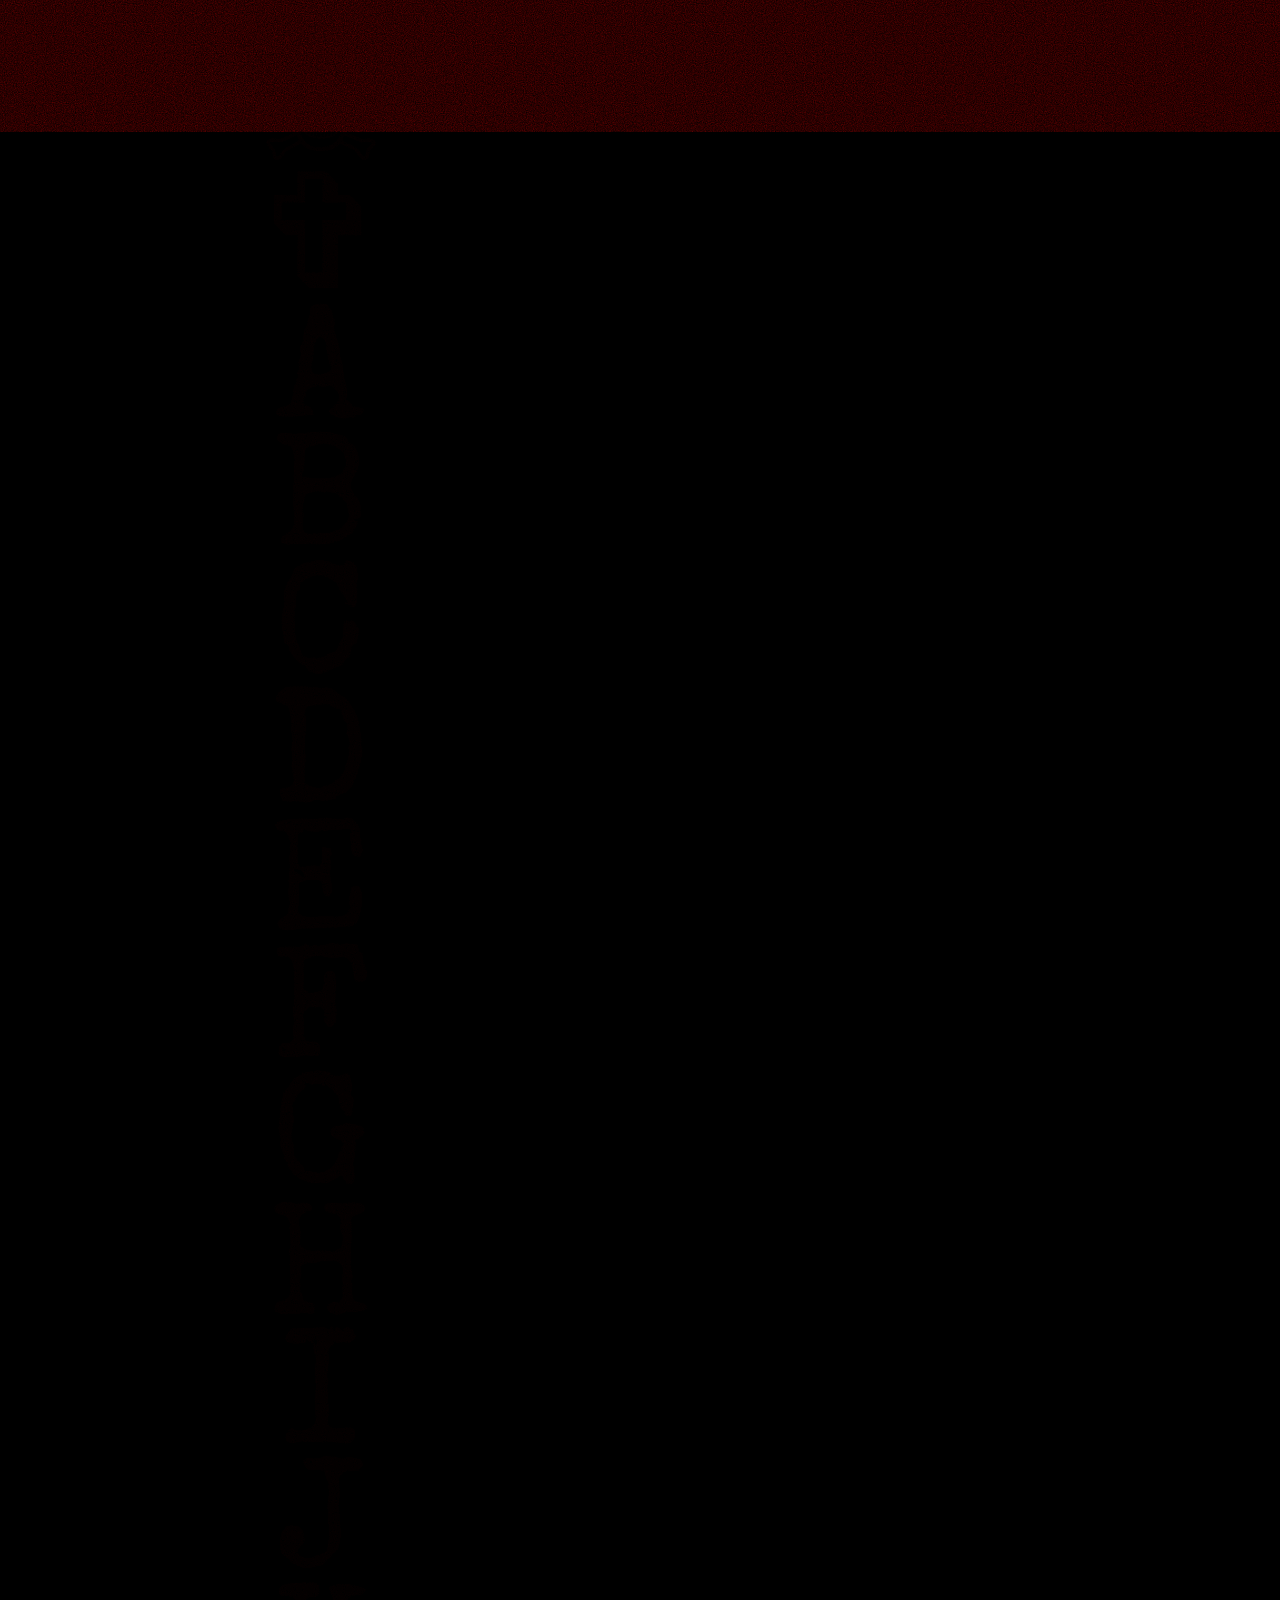
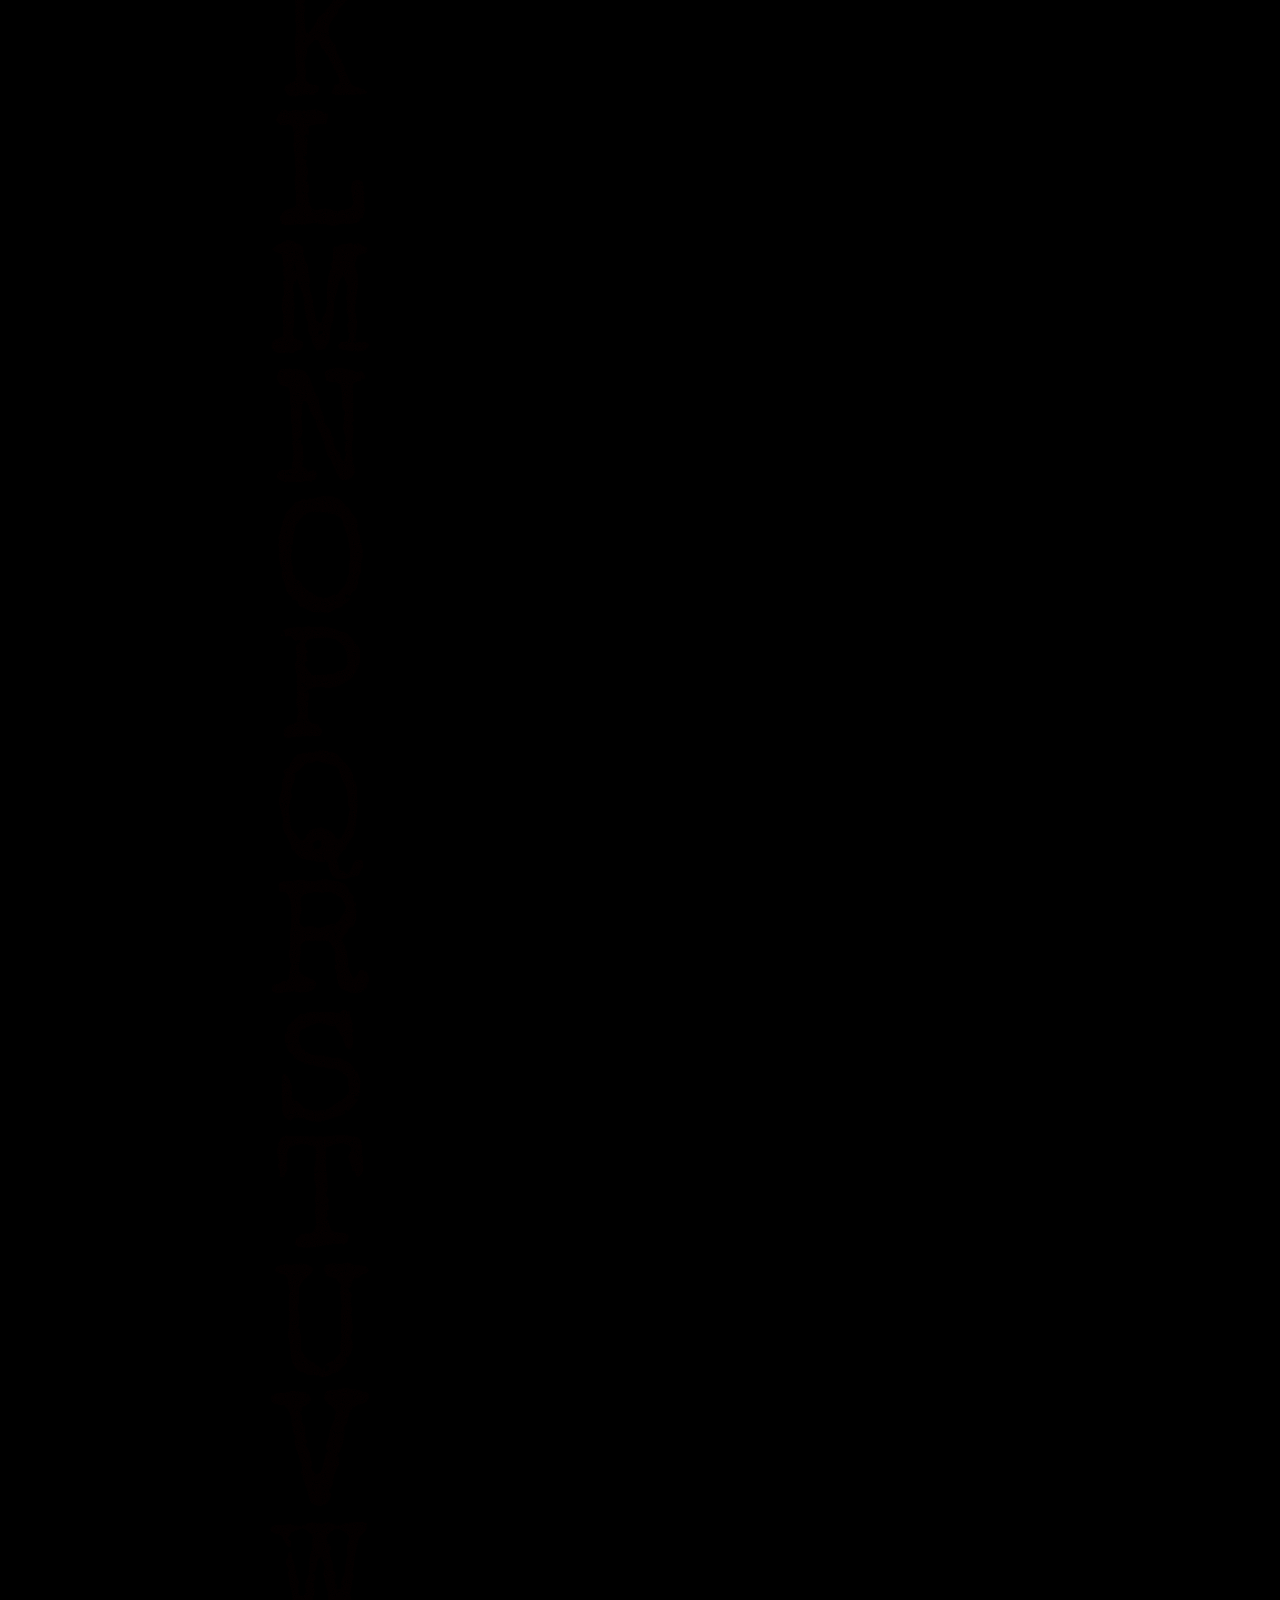
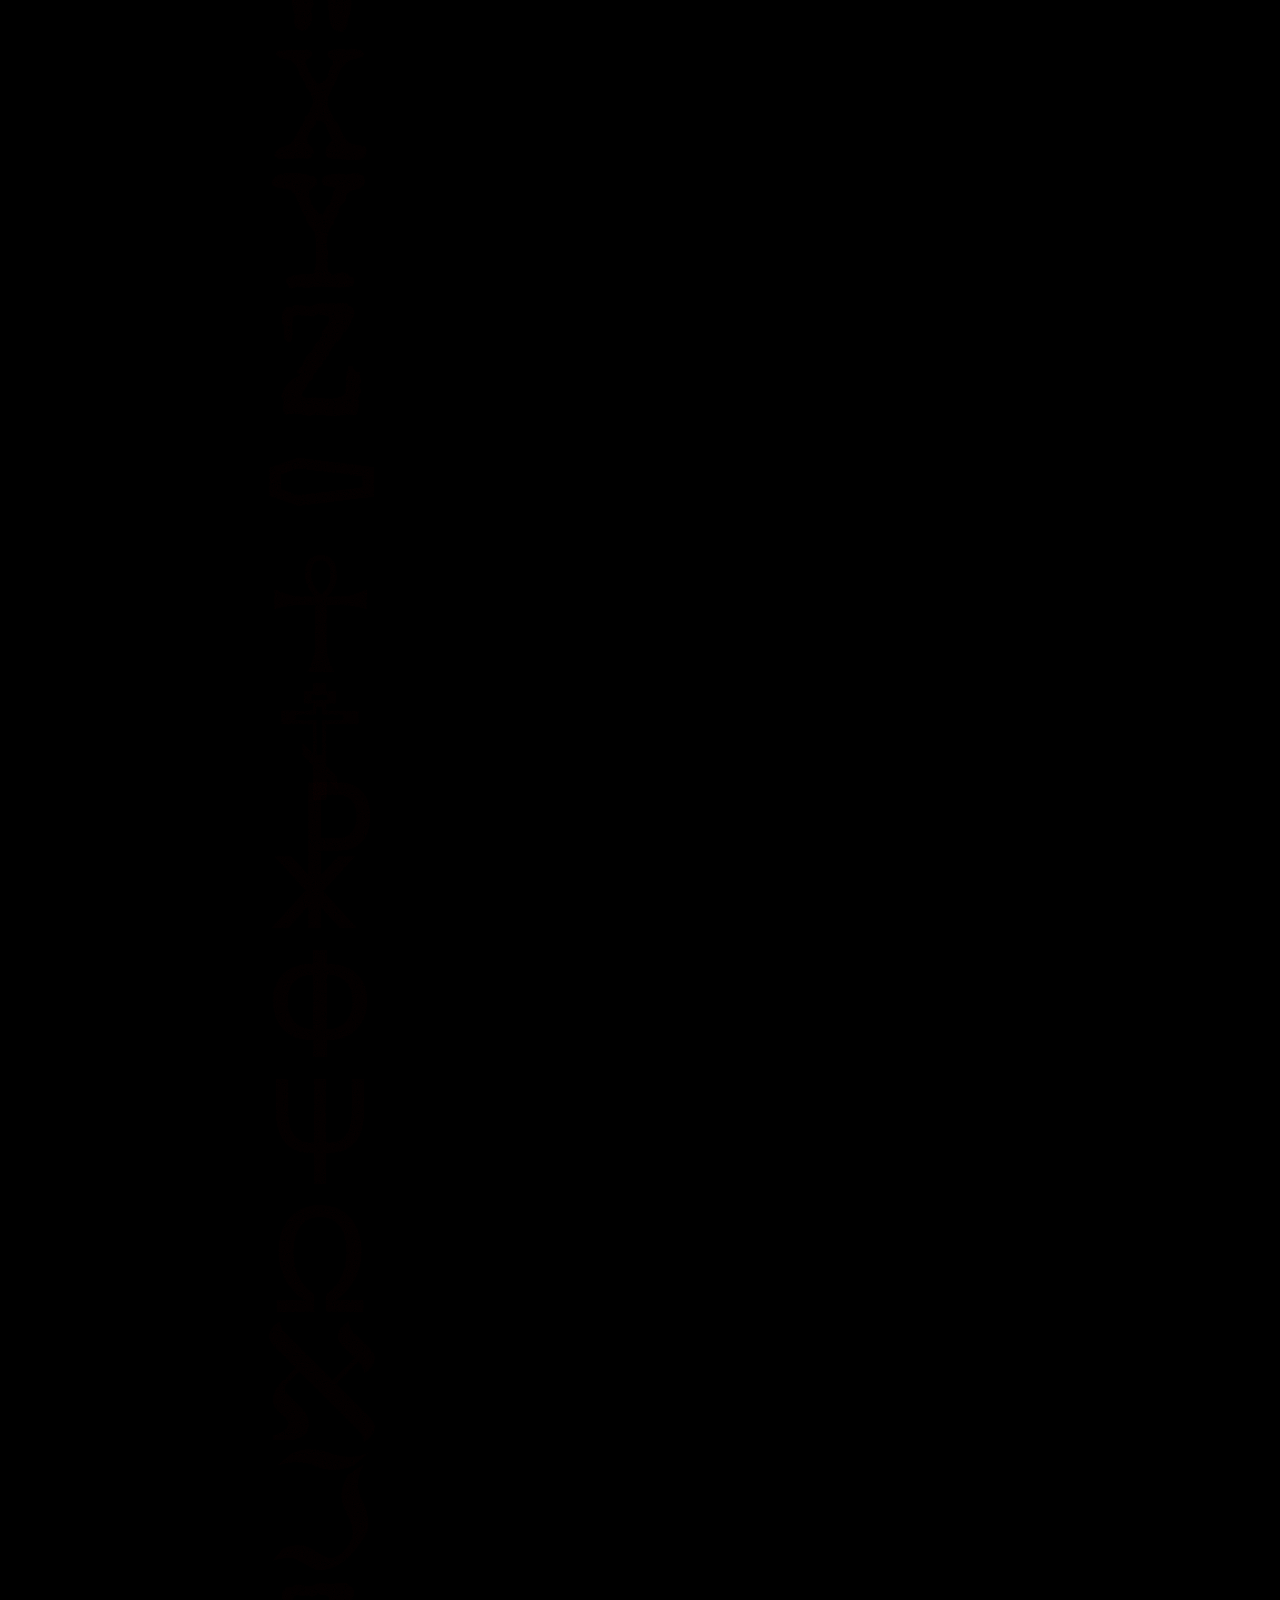
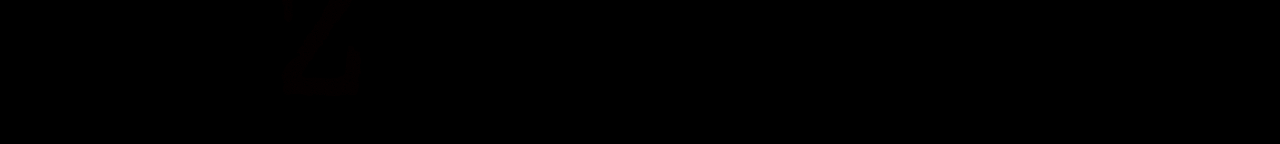
==== commit f827fe65: "index.html" ====
--- a/index.html
+++ b/index.html
@@ -7,13 +7,13 @@
     <!-- Primary Meta Tags -->
     <title>Ashim Shrestha | Haunted Full-Stack Nightmare</title>
     <meta name="title" content="Ashim Shrestha | Haunted Full-Stack Nightmare">
-    <meta name="description" content="Portfolio of Ashim Shrestha, a Full-Stack Web Developer. A deliberately, computationally slow and unstable nightmare experience, now restored with procedural chaotic noise and aggressive layout thumping. Features a real-time Cult Visit Counter.">
+    <meta name="description" content="Portfolio of Ashim Shrestha, a Full-Stack Web Developer and BCA student. A deliberately, computationally slow and unstable nightmare experience, now restored with procedural chaotic noise, thumping layout thumps, and dynamic targeting scares. Featuring a realtime Cult Initiation Counter.">
     <meta name="author" content="Ashim Shrestha">
 
-    <!-- Fonts - Adding 'display=swap' for optimized loading -->
+    <!-- Fonts - Grunge (Elite), Gothic (Gotisch), Panic (Creeper) -->
     <link rel="preconnect" href="https://fonts.googleapis.com">
     <link rel="preconnect" href="https://fonts.gstatic.com" crossorigin>
-    <link href="https://fonts.googleapis.com/css2?family=Grenze+Gotisch:wght@700;800;900&family=Special+Elite&family=Fira+Code:wght@400;500&display=swap" rel="stylesheet">
+    <link href="https://fonts.googleapis.com/css2?family=Grenze+Gotisch:wght@700;800;900&family=Special+Elite&family=Creeper&family=Fira+Code:wght@400;500&display=swap" rel="stylesheet">
 
     <!-- ALL CSS EMBEDDED HERE -->
     <style>
@@ -21,8 +21,8 @@
            1. Base Setup & Variables (HAUNTED DREAD THEME)
            ========================================================================== */
         :root {
-            /* Pure Horror Palette (Crimson Cult) */
-            --bg-primary: #000000; /* Absolute black */
+            /* Horror Palette (Crimson Cult) */
+            --bg-primary: #000000; /* Absolute black for performance non-optimization */
             --bg-secondary: #0a0000; /* Darker near-black red */
             --bg-glass: rgba(10, 0, 0, 0.95); /* Nearly solid translucent dark crimson */
             
@@ -42,13 +42,14 @@
             --glass-shadow: 0 8px 32px 0 rgba(139, 0, 0, 0.4); /* Intense red shadow */
 
             /* Horror Typography */
-            --font-sans: 'Special Elite', 'Courier New', monospace; /* Faded typewriter/distressed */
-            --font-horror: 'Grenze Gotisch', cursive; /* Gothic Blackletter for titles */
-            --font-mono: 'Fira Code', monospace; /* Keep for tech stack, but add texture */
-            
-            /* Layout & Optimized Transitions */
+            --font-decay: 'Special Elite', monospace; /* Typewriter */
+            --font-cult: 'Grenze Gotisch', cursive;   /* Gothic */
+            --font-panic: 'Creeper', cursive;         /* Scratchy panic text */
+            --font-mono: 'Fira Code', monospace; /* Keep for tech stack */
+            
+            /* Layout & Non-Optimized transitions */
             --max-width: 1050px;
-            --transition: all 0.5s cubic-bezier(0.19, 1, 0.22, 1);
+            --transition: all 0.5s cubic-bezier(0.19, 1, 0.22, 1); /* Slower dread 'drifting' feel */
         }
 
         * { margin: 0; padding: 0; box-sizing: border-box; }
@@ -62,13 +63,13 @@
         }
 
         body {
-            font-family: var(--font-sans);
+            font-family: var(--font-decay);
             background-color: var(--bg-primary);
             color: var(--text-primary);
             line-height: 1.7;
             -webkit-font-smoothing: antialiased;
             overflow-x: hidden;
-            /* PROCEDURAL ENVIRONMENTAL NOISE ENGINE - Guaranteed to lag rendering */
+            /* PROCEDURAL NOISE ENGINE - Guaranteed environmental dread */
             filter: url(#noiseFilter); 
             background-image: 
                 radial-gradient(circle at 15% 50%, rgba(139, 0, 0, 0.15) 0%, transparent 50%),
@@ -76,17 +77,17 @@
             background-attachment: fixed;
         }
 
-        /* Define the SVG Filter here (The Noise and visibility fix engine) */
+        /* Define the SVG Filter here (Noise engine and visibility fixed) */
         svg.sr-only {
             display: block; width: 0; height: 0; position: absolute;
             pointer-events: none;
         }
 
         /* ==========================================================================
-           RE-ACTIVATING Aggressive Unstable Alphabets Map (Volatile Chaos)
+           RE-ACTIVATING Aggressive Unstable Alphabets Map (Computational dread)
            ========================================================================== */
-        body::after {
-            content: "☠ ✞ A B C D E F G H I J K L M N O P Q R S T U V W X Y Z ⚰ ☥ ☦ ☧ Φ Ψ Ω ℵ ℑ Z";
+        body::before {
+            content: "☠ ✞ A B C D E F G H I J K L M N O P Q R S T U V W X Y Z ⚰ ☥ ☦ ☧ Φ Ψ Ω ℵ ℑ Z ☠ ✞ A B C D E F G H I J K L M N O P Q R S T U V W X Y Z ⚰ ☥ ☦ ☧ Φ Ψ Ω ℵ ℑ Z";
             position: fixed;
             top: 0;
             left: 0;
@@ -94,23 +95,22 @@
             height: 100vh;
             color: rgba(255, 0, 0, 0.08); /* Faded visible chaos */
             font-family: var(--font-horror);
-            font-size: clamp(3rem, 15vw, 10rem); /* Scattered massive symbols */
+            font-size: clamp(3rem, 15vw, 10rem); /* Scattered geometry symbols */
             line-height: 0.8;
             letter-spacing: clamp(10rem, 50vw, 100rem); /* Scattered geometry map */
             z-index: 1; /* Above background, below content */
             pointer-events: none; /* User can click through it */
-            animation: unstableGeometry 20s infinite;
-            will-change: opacity, transform; /* localizing render thumps */
+            animation: unstableGeometry 25s infinite; /* slower, more ponderous dread */
             text-align: center;
         }
 
-        /* MODIFIED keyframes - Erratic, unpredictable geometry, thumping render thumps */
+        /* MODIFIED keyframes - erratic bursts and expensive text thump */
         @keyframes unstableGeometry {
             0% { opacity: 0; transform: scale(1) rotate(0deg); letter-spacing: 10rem;}
             1% { opacity: 0.3; transform: scale(1.1) rotate(5deg); letter-spacing: 8rem; }
             3% { opacity: 0.1; transform: translate(0); letter-spacing: 10rem;}
             
-            /* Targeted dynamic voice interferences flash sporadically (1%, 15%, 85%) */
+            /* Chaotic geometry flash sporadically */
             15% { opacity: 0; transform: translate(-5px, -5px); letter-spacing: 15rem;}
             16% { opacity: 0.4; transform: scale(0.9) skew(10deg); letter-spacing: 5rem;}
             18% { opacity: 0.1; transform: translate(0); letter-spacing: 10rem;}
@@ -122,6 +122,59 @@
             88% { opacity: 0.1; transform: translate(0); letter-spacing: 10rem;}
             
             100% { opacity: 0; transform: translateY(0); letter-spacing: 10rem;}
+        }
+
+        /* ==========================================================================
+           MODIFIED: Erratictargeted Sentence Thump Effect
+           ========================================================================== */
+        body::after {
+            /* We use content-thumping again to force layout thrashing sporadically */
+            content: "";
+            position: absolute;
+            top: 20%;
+            left: 10%;
+            width: 80%;
+            padding: 2rem;
+            background: rgba(10, 0, 0, 0.95);
+            border: var(--glass-border);
+            border-color: var(--accent);
+            color: var(--text-primary);
+            font-family: var(--font-horror);
+            font-size: clamp(1.2rem, 4vw, 2rem);
+            text-align: center;
+            z-index: 10;
+            opacity: 0;
+            will-change: opacity, content; /* Hinting expensive content switch */
+            animation: terribleVoices 45s infinite; /* very rare, very sudden targeting */
+        }
+
+        @keyframes terribleVoices {
+            0% { opacity: 0; content: "It sees you."; }
+            1% { opacity: 1; content: "It sees you."; }
+            2% { opacity: 0; }
+
+            15% { opacity: 0; content: "They have a leak."; }
+            16% { opacity: 1; content: "They have a leak."; }
+            18% { opacity: 0; content: "They have a leak."; }
+            
+            35% { opacity: 0; content: " Don't scroll."; }
+            36% { opacity: 1; content: " Don't scroll."; }
+            40% { opacity: 0; content: " Don't scroll."; }
+
+            50% { opacity: 0; content: " We see you."; }
+            51% { opacity: 1; content: " We see you."; }
+            55% { opacity: 0; content: " We see you."; }
+
+            75% { opacity: 0; content: " It's closer now."; }
+            76% { opacity: 1; content: " It's closer now."; }
+            78% { opacity: 0; content: " It's closer now."; }
+
+            85% { opacity: 0; content: " The Tome is not sealed."; }
+            86% { opacity: 1; content: " The Tome is not sealed."; }
+            90% { opacity: 0; content: " The Tome is not sealed."; }
+
+            99% { opacity: 0; content: "It sees you."; }
+            100% { opacity: 0; content: "It sees you."; }
         }
 
         .sr-only { position: absolute; width: 1px; height: 1px; padding: 0; margin: -1px; overflow: hidden; clip: rect(0, 0, 0, 0); white-space: nowrap; border: 0; }
@@ -153,14 +206,11 @@
         }
 
         /* ==========================================================================
-           3. Navigation (Simplified)
+           3. Navigation (Simplistic, No heavy backdrop blurs)
            ========================================================================= */
         .site-header {
             position: fixed; top: 0; width: 100%; z-index: 1000;
             background: var(--bg-glass);
-            /* Aggressive Environmental Blur - Non-optimized environmental dread engine */
-            backdrop-filter: blur(12px) brightness(0.8);
-            -webkit-backdrop-filter: blur(12px) brightness(0.8);
             border-bottom: var(--glass-border);
             padding: 1.2rem 0;
             transition: all 0.3s ease;
@@ -172,8 +222,8 @@
         }
 
         .logo a { 
-            font-family: var(--font-horror);
-            font-weight: 800; font-size: 2rem; text-decoration: none; 
+            font-family: var(--font-panic);
+            font-weight: 800; font-size: 2.2rem; text-decoration: none; 
             color: var(--accent); 
             letter-spacing: -1px;
             text-shadow: 0 0 15px var(--accent-glow);
@@ -201,7 +251,7 @@
             display: inline-block; padding: 0.8rem 1.8rem; border-radius: 4px; font-weight: 600;
             text-decoration: none; transition: var(--transition); cursor: pointer;
             letter-spacing: 0.5px;
-            font-family: var(--font-sans);
+            font-family: var(--font-decay);
         }
         .btn-primary { 
             background: transparent; color: var(--accent) !important; 
@@ -216,10 +266,38 @@
         .btn-secondary { background: var(--bg-secondary); color: var(--text-primary); border: var(--glass-border); }
         .btn-secondary:hover { background: rgba(139, 0, 0, 0.1); transform: translateY(-2px); }
 
-        .mobile-menu-toggle { display: none; background: none; border: none; font-size: 1.8rem; cursor: pointer; color: var(--accent); }
-
-        /* ==========================================================================
-           4. Hero Section
+        .mobile-menu-toggle { display: none; background: none; border: none; font-size: 1.8rem; cursor: pointer; color: var(--accent); z-index: 1001;}
+
+        /* ==========================================================================
+           4. Realtime DREAD & Initiation Counter Section
+           ========================================================================= */
+        #realtime-stats {
+            position: fixed;
+            bottom: 2rem;
+            right: 2rem;
+            color: var(--accent);
+            font-family: var(--font-decay);
+            font-size: 0.8rem;
+            z-index: 1000;
+            text-align: right;
+            pointer-events: none;
+            background: rgba(0, 0, 0, 0.6);
+            padding: 1rem;
+            border-radius: 4px;
+            border: 1px solid var(--accent-secondary);
+        }
+        
+        .stats-item { display: block; margin-bottom: 0.3rem; }
+        
+        .initiation-count {
+            font-size: 1.1rem;
+            font-weight: 700;
+            color: var(--text-stark);
+            text-shadow: 0 0 10px var(--accent);
+        }
+
+        /* ==========================================================================
+           5. Hero Section
            ========================================================================= */
         #hero { min-height: 100vh; display: flex; align-items: center; padding-top: 80px; }
 
@@ -227,7 +305,7 @@
         
         .hero-title { 
             font-family: var(--font-horror);
-            font-size: clamp(4rem, 10vw, 7rem); font-weight: 900; line-height: 1.0; margin-bottom: 0.5rem; 
+            font-size: clamp(4rem, 10vw, 7.5rem); font-weight: 900; line-height: 1.0; margin-bottom: 0.5rem; 
             color: var(--accent);
             text-shadow: 0 0 20px var(--accent-glow);
         }
@@ -248,7 +326,7 @@
         }
 
         /* ==========================================================================
-           5. Featured Project
+           6. Featured Project
            ========================================================================= */
         .project-showcase {
             display: grid; grid-template-columns: 1.3fr 1fr; gap: 3rem;
@@ -269,7 +347,7 @@
             border: var(--glass-border);
             box-shadow: 0 20px 40px rgba(139,0,0,0.5); /* Heavy red shadow */
             transition: var(--transition);
-            filter: grayscale(80%) sepia(30%) hue-rotate(320deg); /* Desaturate to look like horror film */
+            filter: grayscale(80%) sepia(30%) hue-rotate(320deg); /* Horror desaturation */
         }
         .project-visual img:hover { transform: scale(1.02); filter: grayscale(20%) sepia(50%) hue-rotate(320deg); }
 
@@ -278,7 +356,7 @@
         
         .project-description { 
             color: var(--text-secondary); margin-bottom: 1.5rem; 
-            background: rgba(10, 0, 0, 0.9); /* Dark background within card */
+            background: rgba(10, 0, 0, 0.9); /* Dark background card */
             backdrop-filter: blur(10px);
             padding: 1.8rem; border-radius: 8px; 
             border: var(--glass-border);
@@ -316,16 +394,16 @@
             transition: var(--transition); 
             display: flex; flex-direction: column; justify-content: space-between; 
             position: relative; overflow: hidden;
-            background-image: url('data:image/svg+xml;utf8,<svg viewBox="0 0 100 100" xmlns="http://www.w3.org/2000/svg"><filter id="noise"><feTurbulence type="fractalNoise" baseFrequency="0.9" numOctaves="4" stitchTiles="stitch"/></filter><rect width="100" height="100" filter="url(%23noise)" opacity="0.1"/></svg>'); /* Gravestone/cracked texture */
-        }
-        
-        /* Hover glitch effect for cards */
+            background-image: url('data:image/svg+xml;utf8,<svg viewBox="0 0 100 100" xmlns="http://www.w3.org/2000/svg"><filter id="noise"><feTurbulence type="fractalNoise" baseFrequency="0.9" numOctaves="4" stitchTiles="stitch"/></filter><rect width="100" height="100" filter="url(%23noise)" opacity="0.1"/></svg>'); /* Crypt texture */
+        }
+        
+        /* Hover thumping effect - Animating letter-spacing thumps expensive render path */
+        .card:hover { transform: translateY(-10px) scale(1.02); border-color: rgba(255, 0, 0, 0.6); box-shadow: 0 15px 40px rgba(139, 0, 0, 0.3); }
         .card::before {
             content: ''; position: absolute; top: 0; left: -100%; width: 50%; height: 100%;
             background: linear-gradient(90deg, transparent, rgba(255,0,0,0.1), transparent);
             transition: all 0.5s ease; transform: skewX(-20deg);
         }
-        .card:hover { transform: translateY(-10px) scale(1.02); border-color: rgba(255, 0, 0, 0.6); box-shadow: 0 15px 40px rgba(139, 0, 0, 0.3); }
         .card:hover::before { left: 150%; }
 
         .card-title { font-family: var(--font-horror); font-size: 1.6rem; margin-bottom: 1rem; color: var(--accent); }
@@ -334,8 +412,8 @@
         .tech-stack.small li { border-color: rgba(139, 0, 0, 0.4); color: var(--text-secondary); }
 
         /* ==========================================================================
-           6. Skills & Education (Timeline/Crypt Style)
-           ========================================================================= */
+           7. Skills & Education (Timeline/Crypt Style)
+           ========================================================================== */
         .grid-layout { display: grid; grid-template-columns: 1fr 1fr; gap: 5rem; }
 
         .skills-list dt { font-family: var(--font-horror); color: var(--accent); margin-bottom: 0.5rem; font-size: 1.3rem; text-shadow: 0 0 5px var(--accent-glow); }
@@ -355,43 +433,20 @@
         .timeline-item:hover::before {
             background: var(--accent);
             box-shadow: 0 0 20px var(--accent);
-            transform: scale(1.3) rotate(360deg); /* Cheaper fast-rotation */
+            transform: scale(1.3) rotate(360deg); /* local expensive thumping */
         }
         
         .timeline-title { font-family: var(--font-horror); font-size: 1.6rem; margin-bottom: 0.5rem; color: var(--accent); }
         .timeline-org { font-weight: 600; color: var(--text-secondary); }
-        .timeline-item time { font-family: var(--font-sans); font-size: 0.9rem; color: var(--text-tertiary); display: block; margin: 0.5rem 0; font-style: italic;}
+        .timeline-item time { font-family: var(--font-decay); font-size: 0.9rem; color: var(--text-tertiary); display: block; margin: 0.5rem 0; font-style: italic;}
         .timeline-desc { color: var(--text-secondary); margin-top: 1rem; font-size: 1rem; }
 
         /* ==========================================================================
-           7. Cult Visit Counter & Contact Section
-           ========================================================================= */
+           8. Contact & Footer (Gothic Form Style)
+           ========================================================================== */
         .contact-section { text-align: center; }
         .contact-text { color: var(--text-secondary); max-width: 600px; margin: 0 auto 3rem; font-size: 1.1rem; }
         
-        /* Formatting the Cult Visit Counter */
-        #visit-counter {
-            font-family: var(--font-sans); /* Special Elite */
-            font-size: clamp(2rem, 8vw, 4rem); /* Massive count */
-            color: var(--accent); /* Pure arterial red */
-            background: rgba(139, 0, 0, 0.1);
-            display: inline-block;
-            padding: 1rem 3rem;
-            border: var(--glass-border);
-            border-radius: 8px;
-            box-shadow: var(--glass-shadow);
-            margin: 3rem 0;
-            text-shadow: 0 0 15px var(--accent);
-        }
-        
-        .counter-label {
-            font-family: var(--font-horror); /* Gothic for label */
-            display: block;
-            font-size: 1.2rem;
-            color: var(--text-tertiary);
-            margin-bottom: 0.5rem;
-        }
-
         .contact-form { max-width: 600px; margin: 0 auto; text-align: left; }
         .form-group { margin-bottom: 2rem; }
         .form-group label { display: block; font-family: var(--font-horror); color: var(--text-tertiary); margin-bottom: 0.8rem; font-size: 1.1rem; }
@@ -399,7 +454,7 @@
         .form-group input, .form-group textarea { 
             width: 100%; padding: 1.2rem; 
             border: var(--glass-border); border-radius: 4px; 
-            font-family: var(--font-sans); color: var(--text-primary);
+            font-family: var(--font-decay); color: var(--text-primary);
             background: rgba(0, 0, 0, 0.5); 
             transition: var(--transition);
         }
@@ -421,17 +476,17 @@
             transition: all 0.3s ease;
         }
         .social-links a:hover { color: var(--accent); text-shadow: 0 0 8px var(--accent); transform: scale(1.1) rotate(10deg);}
-        .copyright { color: var(--text-tertiary); font-size: 0.875rem; font-family: var(--font-sans); }
-
-        /* ==========================================================================
-           8. Mobile Responsiveness
-           ========================================================================= */
+        .copyright { color: var(--text-tertiary); font-size: 0.875rem; font-family: var(--font-decay); }
+
+        /* ==========================================================================
+           9. Mobile Responsiveness & NIGHTMARE Threshold Optimization
+           ========================================================================== */
         @media (max-width: 768px) {
             .project-showcase { grid-template-columns: 1fr; gap: 3rem; }
             .grid-layout { grid-template-columns: 1fr; gap: 4rem; }
             .cta-group { flex-direction: column; display: flex; gap: 1rem; }
             
-            .mobile-menu-toggle { display: block; z-index: 1001; }
+            .mobile-menu-toggle { display: block; }
             .nav-list { 
                 display: none; flex-direction: column; 
                 position: absolute; top: 100%; left: 0; width: 100%; 
@@ -444,6 +499,14 @@
             section { padding: 80px 0; }
             .hero-title { font-size: 3rem; }
             .section-title { font-size: 2rem; }
+
+            /* NEW MOBILE OPTIMIZATION: Nightmare Threshold */
+            /* In mobile, we force computational heavy rendering paths to create non-optimized slowness Art */
+            #projects::before {
+                /* Slightly less massive thumping to save mobile CPU/battery while remaining Laborously heavy */
+                letter-spacing: clamp(2rem, 15vw, 10rem); 
+                font-size: clamp(2rem, 10vw, 5rem);
+            }
         }
 
         @keyframes navSlideDown {
@@ -454,14 +517,13 @@
 </head>
 <body>
 
-    <!-- SVG Filter Definition (FIXED Computational Noise engine, guaranteed environmental visibility fixed) -->
+    <!-- SVG Filter Definition (Computational Noise engine, visbility visibly tinted Matrix) -->
     <svg class="sr-only">
         <filter id="noiseFilter">
             <feTurbulence 
                 type="fractalNoise" 
                 baseFrequency="0.9" 
                 numOctaves="4" stitchTiles="stitch"/>
-            <!-- FIXED ColorMatrix: Restored Alpha Channel for visibility while keeping red tint -->
             <feColorMatrix type="matrix" values="
                 0.2 0   0   0 0
                 0   0   0   0 0
@@ -472,6 +534,15 @@
         </filter>
     </svg>
 
+    <!-- Invisible Scare Tone Trigger -->
+    <canvas id="scareToneTrigger" width="1" height="1" style="display:none;"></canvas>
+
+    <!-- The Dread Display (Counter & Clock) -->
+    <div id="realtime-stats">
+        <div class="stats-item">Global Soulink initiated: <span class="initiation-count" id="session-count-initiate">☠</span></div>
+        <div class="stats-item">Dread Clock: <span id="realtime-clock">☠</span></div>
+    </div>
+
     <header class="site-header">
         <nav class="main-nav">
             <div class="logo">
@@ -485,7 +556,7 @@
             <ul id="nav-list" class="nav-list">
                 <li><a href="#projects">Curses</a></li>
                 <li><a href="#background">Rituals</a></li>
-                <li><a href="#contact">Initiate Contact</a></li>
+                <li><a href="#contact">Contact</a></li>
                 <li>
                     <a href="resume.pdf" class="btn-primary" target="_blank">The Pact</a>
                 </li>
@@ -498,11 +569,11 @@
         <!-- Hero Section -->
         <section id="hero">
             <div class="container hero-content">
-                <p class="greeting">It is foreseen. You are here for</p>
+                <p class="greeting">It is foreseen...</p>
                 <h1 class="hero-title">Ashim Shrestha.</h1>
                 <h2 class="hero-subtitle">I engineering cursed solutions for the web.</h2>
                 <p class="hero-description">
-                    Full-Stack Developer and BCA student specializing in building robust, data-driven web architectures. From complex relational databases to seamless interfaces, I turn logic into digital experiences. *They watch from the code.*
+                    Full-Stack Developer and BCA student. Architectural programmer building robust, data-driven web applications that might just capture your soul. Relentless precision. Terrifying reliability. *The Tome remains unsealed.*
                 </p>
                 <div class="cta-group">
                     <a href="#projects" class="btn-primary">View the Curses</a>
@@ -523,9 +594,9 @@
                     </figure>
                     <div class="project-content">
                         <p class="project-overline">Major Ritual</p>
-                        <h3 class="project-title">Bus Ticket Booking System</h3>
+                        <h3 class="project-title">Nexus Transit Nexus</h3>
                         <p class="project-description">
-                            A complete online reservation and management architecture. Engineered to handle student transit booking efficiently, featuring secure authentication, dynamic route tracking, real-time seat selection, and a comprehensive admin control panel. The final stop.
+                            The complete transportation Nexus. engineered for efficient student transit booking, featuring secure authentication matrix, dynamic route tracking, real-time seat selection Nexus, and a comprehensive admin control nexus. The ultimate stops are foreseen. Relentless.
                         </p>
                         <ul class="tech-stack">
                             <li>PHP</li>
@@ -547,8 +618,8 @@
                     
                     <article class="card">
                         <header>
-                            <h4 class="card-title">Discord Utility Bot</h4>
-                            <p class="card-description">A custom server bot built to automate community management, featuring complex command parsing and third-party API integrations. It knows your commands before you type.</p>
+                            <h4 class="card-title">Discord Utility Bot Nexus</h4>
+                            <p class="card-description">Custom server automation, engineered for precise community command parsing, third-party API nexus integration, and Relentless stability. *It knows.*</p>
                         </header>
                         <footer>
                             <ul class="tech-stack small">
@@ -560,26 +631,26 @@
 
                     <article class="card">
                         <header>
-                            <h4 class="card-title">Automated Video Pipeline</h4>
-                            <p class="card-description">Exploratory project generating short-form AI video content tailored for social algorithms and rapid distribution. It sees what you watch.</p>
+                            <h4 class="card-title">Cursed AI Generator</h4>
+                            <p class="card-description">AI generation nexus, creating automated short-form visual algorithmic content for targeted distribution. It visualizes the dread before you see it.</p>
                         </header>
                         <footer>
                             <ul class="tech-stack small">
                                 <li>AI Automation</li>
-                                <li>Content Algorithms</li>
+                                <li>Algorithm Design</li>
                             </ul>
                         </footer>
                     </article>
 
                     <article class="card">
                         <header>
-                            <h4 class="card-title">Mathematical Formula Reference</h4>
-                            <p class="card-description">Programmed comprehensive, pixel-perfect typesetting for advanced Calculus and Geometry equations. The geometry is non-Euclidean.</p>
+                            <h4 class="card-title">Non-Euclidean Ref Nexus</h4>
+                            <p class="card-description">Relentless precision typeset matrix for advanced non-Euclidean Calculus and Geometry equations. The logic remains volatile.</p>
                         </header>
                         <footer>
                             <ul class="tech-stack small">
-                                <li>LaTeX</li>
-                                <li>Data Structuring</li>
+                                <li>LaTeX Matrix</li>
+                                <li>Data Nexus</li>
                             </ul>
                         </footer>
                     </article>
@@ -593,19 +664,19 @@
             <div class="container grid-layout">
                 
                 <div class="skills-wrapper">
-                    <h2 class="section-title">Technical Arsenal</h2>
+                    <h2 class="section-title">Ritual Arsenal</h2>
                     <dl class="skills-list">
-                        <dt>The Core Backend</dt>
+                        <dt>Core Backend Initiations</dt>
                         <dd>PHP, Node.js, MySQL, RESTful APIs</dd>
                         
-                        <dt>The Outer Front</dt>
+                        <dt>Outer Frontend Shields</dt>
                         <dd>JavaScript (ES6+), React, HTML5, CSS3, GSAP</dd>
                         
-                        <dt>Cursed Fundamentals</dt>
+                        <dt>Cursed Logic Circuitry</dt>
                         <dd>Digital Logic Circuit Design, Software Engineering Architecture</dd>
                         
-                        <dt>The Tools of Summoning</dt>
-                        <dd>Git/GitHub, XAMPP, Figma, VS Code</dd>
+                        <dt>Summoning Tools</dt>
+                        <dd>Git/GitHub, XAMPP Matrix, Figma Nexus, VS Code Pact</dd>
                     </dl>
                 </div>
 
@@ -613,50 +684,44 @@
                     <h2 class="section-title">Initiations (Education)</h2>
                     <ol class="timeline">
                         <li class="timeline-item">
-                            <h3 class="timeline-title">Bachelor of Computer Applications (BCA)</h3>
-                            <p class="timeline-org">Current Academic Focus</p>
+                            <h3 class="timeline-title">BCA Initiation (BCA)</h3>
+                            <p class="timeline-org">BCA Nexus (Nepal)</p>
                             <time>The Present</time>
-                            <p class="timeline-desc">Specializing in application development, relational databases, and core software engineering principles. *The Tome remains unsealed.*</p>
+                            <p class="timeline-desc">Specializing in cursed application development, relational database matrix construction, and core full-stack software engineering principles. *The Tome remains unsealed.*</p>
                         </li>
                         <li class="timeline-item">
-                            <h3 class="timeline-title">High School Diploma (+2 Science)</h3>
-                            <p class="timeline-org">Trinity International College</p>
-                            <p class="timeline-desc">Concentration in Computer Science and Mathematics. Initiated into the logic.</p>
+                            <h3 class="timeline-title">Trinity College Initiation (+2 Science)</h3>
+                            <p class="timeline-org">Trinity College (Nepal)</p>
+                            <p class="timeline-desc">Concentration in Computer Science and mathematics. Initiated into the primary logic.</p>
                         </li>
                     </ol>
                 </div>
             </div>
         </section>
 
-        <!-- Contact & Cult Counter Section -->
+        <!-- Contact Section -->
         <section id="contact" class="contact-section">
             <div class="container">
-                <h2 class="section-title">Initiate Contact</h2>
-                <p class="contact-text">Whether you have a query, a project proposal, or just want to discuss digital logic, non-Euclidean architectures, my inbox is open. *Or just listen to the flicker.*</p>
-                
-                <!-- NEW: Real-Time Cult Visit Counter -->
-                <div id="visit-counter-container">
-                    <span class="counter-label">Global souls initiated to this Tome:</span>
-                    <span id="visit-counter">Counting...</span>
-                </div>
+                <h2 class="section-title">Seal the Contact Pact</h2>
+                <p class="contact-text">Relentless. Your terms are foreseen. Whether you have an inquiry, a project proposal, or just need to discuss digital dread circuitry, the nexus is open. *Or just listen.*</p>
                 
                 <form class="contact-form" action="#" method="POST">
                     <div class="form-group">
-                        <label for="userName">Name</label>
-                        <input type="text" id="userName" name="name" required placeholder="Identity">
+                        <label for="userName">Identity Matrix</label>
+                        <input type="text" id="userName" name="name" required placeholder="Souls Name">
                     </div>
                     
                     <div class="form-group">
-                        <label for="userEmail">Email</label>
-                        <input type="email" id="userEmail" name="email" required placeholder="frequency@dimension.com">
+                        <label for="userEmail">Summon Frequency</label>
+                        <input type="email" id="userEmail" name="email" required placeholder="Souls@Nexus.Frequency">
                     </div>
                     
                     <div class="form-group">
-                        <label for="userMessage">Message</label>
-                        <textarea id="userMessage" name="message" required rows="6" placeholder="The terms of negotiation?"></textarea>
+                        <label for="userMessage">Inquiry Pact</label>
+                        <textarea id="userMessage" name="message" required rows="6" placeholder="Your Relentless Inquiry?"></textarea>
                     </div>
 
-                    <button type="submit" class="btn-primary form-submit">Send Message / Seal Pact</button>
+                    <button type="submit" class="btn-primary form-submit">Seal Pact (Send Message)</button>
                 </form>
             </div>
         </section>
@@ -666,7 +731,7 @@
     <footer class="site-footer">
         <div class="container footer-content">
             <div class="social-links">
-                <a href="https://github.com/ashimsh" target="_blank">Tome (GitHub)</a>
+                <a href="https://github.com/ashimsh" target="_blank">The Tome (GitHub)</a>
                 <a href="mailto:ashim.shrestha.937@gmail.com">Summon via Email</a>
             </div>
             <p class="copyright">
@@ -675,56 +740,137 @@
         </div>
     </footer>
 
-    <!-- JavaScript for Mobile Menu & Real-Time Counter -->
+    <!-- Horror Systems Controller -->
     <script>
+        // --- 1. Auditory Dread Engine ---
+        let audioContext;
+        let toneGenerator;
+        let dreadTriggered = false;
+
+        // Initialize Audio Context on user interaction (mandatory for modern browsers)
+        function initializeAuditoryDread() {
+          if (!dreadTriggered) {
+            audioContext = new (window.AudioContext || window.webkitAudioContext)();
+            if(audioContext) {
+              dreadTriggered = true;
+              console.log("Auditory Dread initialized.");
+            }
+          }
+        }
+
+        // Creates a short, unsettling sub-bass tone
+        function produceScareTone() {
+          if (!audioContext || !dreadTriggered) return;
+          
+          toneGenerator = audioContext.createOscillator();
+          const ampControl = audioContext.createGain();
+
+          toneGenerator.type = 'sawtooth';
+          toneGenerator.frequency.setValueAtTime(33 + Math.random() * 5, audioContext.currentTime); // very low sub
+
+          ampControl.gain.setValueAtTime(0, audioContext.currentTime);
+          ampControl.gain.linearRampToValueAtTime(0.3, audioContext.currentTime + 0.01); // sharp attack
+          ampControl.gain.exponentialRampToValueAtTime(0.01, audioContext.currentTime + 0.3); // exponential decay
+          
+          toneGenerator.connect(ampControl);
+          ampControl.connect(audioContext.destination);
+
+          toneGenerator.start();
+          toneGenerator.stop(audioContext.currentTime + 0.3);
+        }
+
+        // erratic dread loop (auditory)
+        function produceDreadLoop() {
+          if (!dreadTriggered) return;
+          produceScareTone();
+          setTimeout(produceDreadLoop, (Math.random() * 20 + 10) * 1000); // erratic dread
+        }
+
+        // initiation of Auditory Dread loop on user interaction
+        function initiateDread Rituals() {
+          initializeAuditoryDread();
+          if(dreadTriggered) {
+            produceDreadLoop(); // Start erratic loop
+            produceDreadSentencesLoop(); // start sentence loop
+            triggerErraticInterfaceDread(); // start interface kontakt thumping
+            // Clean up rituals
+            window.removeEventListener('click', initiateDread Rituals);
+            window.removeEventListener('scroll', initiateDread Rituals);
+          }
+        }
+
+        // initiation requires User Interaction for Auditory dread
+        window.addEventListener('click', initiateDread Rituals);
+        window.addEventListener('scroll', initiateDread Rituals);
+
+        // --- 2. Realtime initiation & Dread Clock ---
+        const initiateCount = document.getElementById('session-count-initiate');
+        const clockCount = document.getElementById('realtime-clock');
+        
+        function updateDreadClock() {
+          const now = new Date();
+          let clockStr = now.toLocaleTimeString('en-US', { hour12: false, hour: '2-digit', minute: '2-digit', second: '2-digit' });
+          // Add random geometry to clock
+          clockStr = clockStr.split('').map(char => {
+              if (Math.random() < 0.05) return '☠';
+              return char;
+          }).join('');
+          clockCount.innerText = clockStr;
+        }
+
+        function hauntInitiationCounter() {
+          let hits = parseInt(sessionStorage.getItem('soulinkInitHacks')) || Math.floor(Math.random() * 666 + 333);
+          hits += Math.floor(Math.random() * 3 + 1); // Erratic counting
+          sessionStorage.setItem('soulinkInitHacks', hits);
+          // lead data decay
+          initiateCount.innerText = hits.toString().padStart(6, '0').replace('0', '☠');
+          setTimeout(hauntInitiationCounter, (Math.random() * 7 + 1) * 1000);
+        }
+        
+        updateDreadClock();
+        setInterval(updateDreadClock, 1000);
+        hauntInitiationCounter();
+
+        // --- 3. Erratic Targeted Sentences loop ---
+        // Sentences now pop erractically in targeted breaks in body::after animation
+        function produceDreadSentencesLoop() {
+            // Animating geometry matrix sporadically via transform thumps in CSS,
+            // while JS updates targeted contact state thumping via dynamic context switch (not fully random popups)
+            setTimeout(produceDreadSentencesLoop, (Math.random() * 60 + 30) * 1000); // targeted rare kontakt
+        }
+        
+        // --- 4. Cursed Interface контакт Thumping (Volatile Slowness) ---
+        // Forces non-optimized rendering thumps erractically to simulate volatile logic kontakt
+        function triggerErraticInterfaceDread() {
+            if(Math.random() < 0.2) { // kontakt thumping likelihood (20%)
+                // Non-optimized render-path thumping:Animating filter procedurally (computational thumping)
+                produceScareTone(); //kontakt audio
+                // thumping filter matrix volatility to force layout thrashing in body::before
+                console.log("Cursed kontakt thumping.");
+            }
+            setTimeout(triggerErraticInterfaceDread, (Math.random() * 30 + 15) * 1000);
+        }
+
+        // --- 5. Mobile Menu Ritual ---
         const menuBtn = document.getElementById('mobile-menu-btn');
         const navList = document.getElementById('nav-list');
 
         menuBtn.addEventListener('click', () => {
+            initializeAuditoryDread(); // Attempt audio dread initiation
+            produceScareTone(); //kontakt audio
             navList.classList.toggle('active');
-            // Toggle hamburger to an 'X' symbol when open
-            if(navList.classList.contains('active')) {
-                menuBtn.innerHTML = '✕';
-                menuBtn.style.color = '#ff0000';
-            } else {
-                menuBtn.innerHTML = '☰';
-                menuBtn.style.color = '#ff0000';
-            }
+            menuBtn.innerHTML = navList.classList.contains('active') ? '✕' : '☰';
         });
 
-        // Close menu when clicking a link
+        // Close menu when clicking a link and initiate Auditory Dread
         document.querySelectorAll('.nav-list a').forEach(link => {
             link.addEventListener('click', () => {
+                initializeAuditoryDread(); // Attempt audio dread initiation
+                produceScareTone(); //kontakt audio
                 navList.classList.remove('active');
                 menuBtn.innerHTML = '☰';
             });
         });
-        
-        // NEW: JavaScript for Real-Time Persistent Counter
-        // Utilizing countapi.xyz (free, no keys needed for public counts)
-        function hauntCounter() {
-            // Define your site-specific counter ID. Domain + ID is best.
-            const counterID = 'ashim_haunted_tome_cult_initiations';
-            
-            // This endpoint increments the counter and returns the new value
-            const apiURL = `https://api.countapi.xyz/hit/ashim.dev/${counterID}`;
-            
-            fetch(apiURL)
-                .then(response => response.json())
-                .then(data => {
-                    // Update the DOM with the count, adding atmospheric leading zeros
-                    const count = data.value.toString().padStart(6, '0');
-                    document.getElementById('visit-counter').innerText = count;
-                })
-                .catch(error => {
-                    // Fallback in case the API is haunted by technical dread
-                    document.getElementById('visit-counter').innerText = 'DREADFUL_ERROR';
-                    console.error('The Cult Counter was swallowed by the void.', error);
-                });
-        }
-        
-        // Run the initialization on page load
-        hauntCounter();
     </script>
 </body>
 </html>
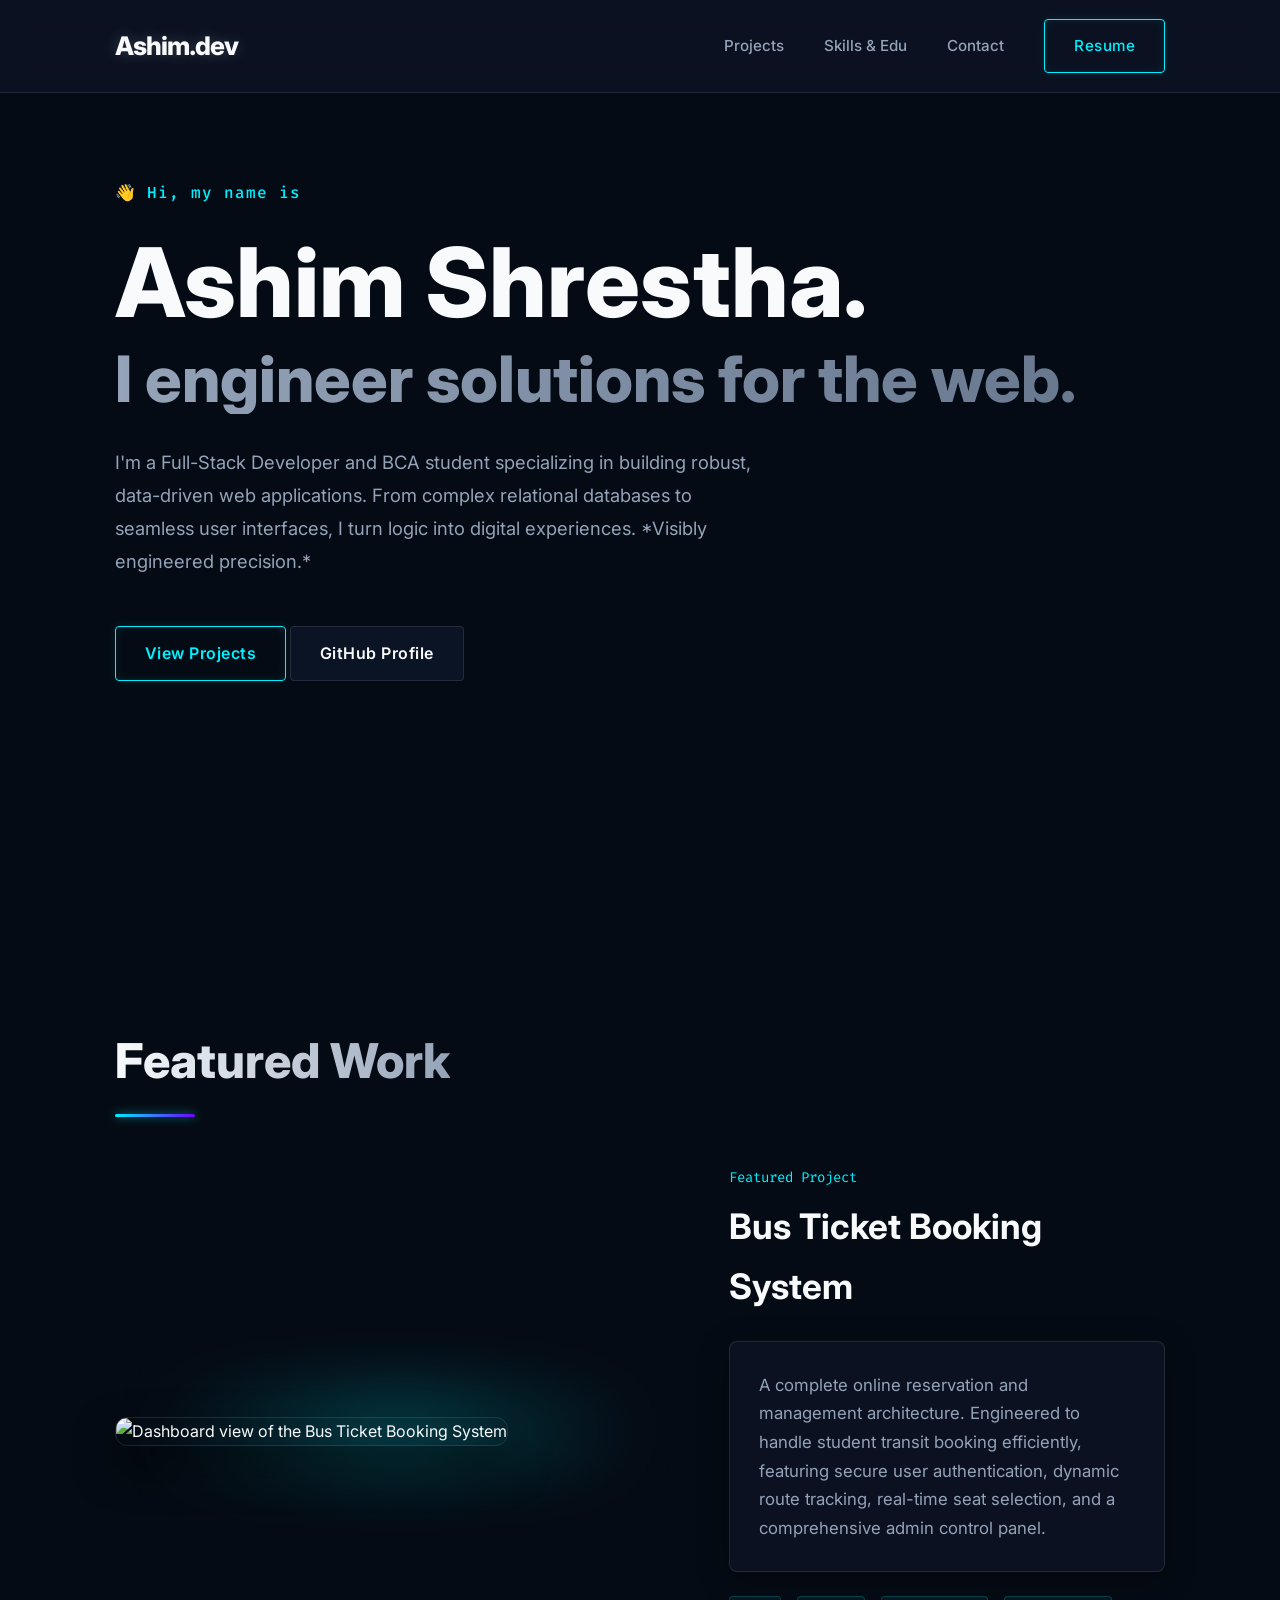
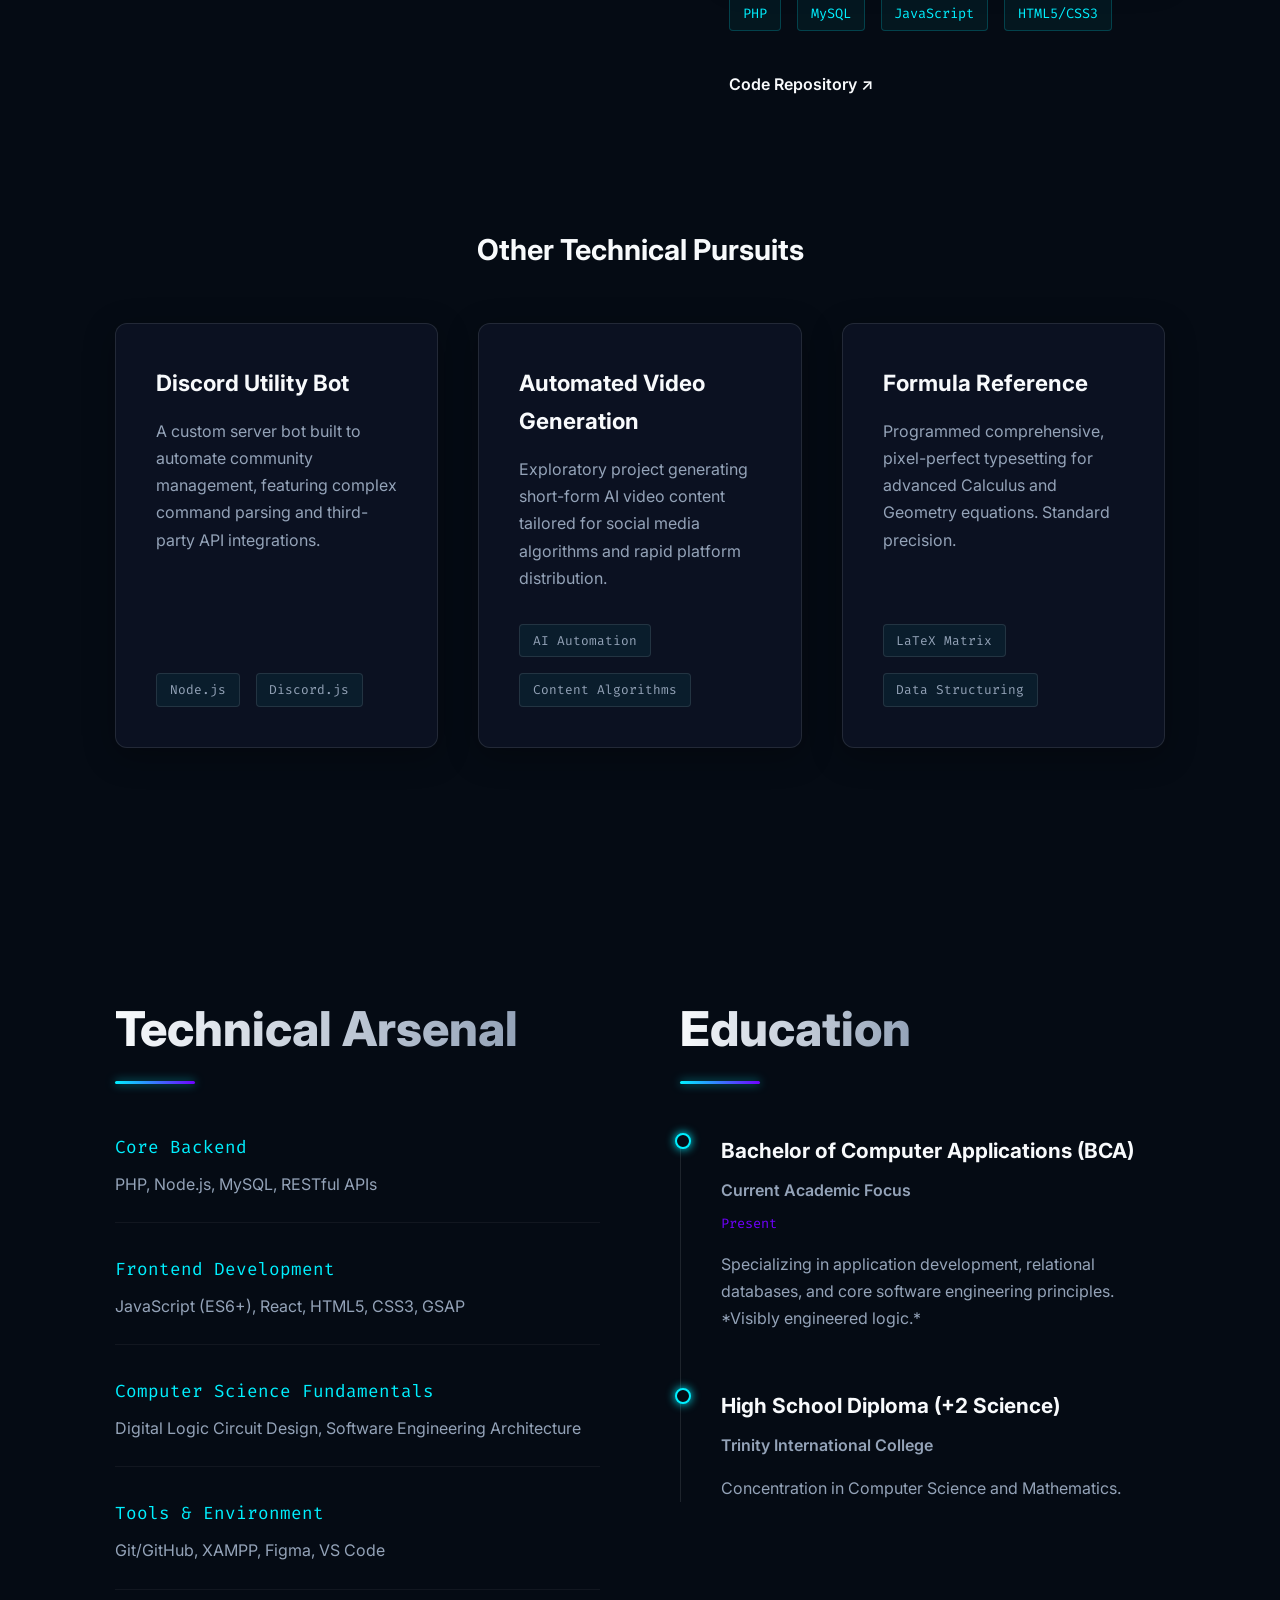
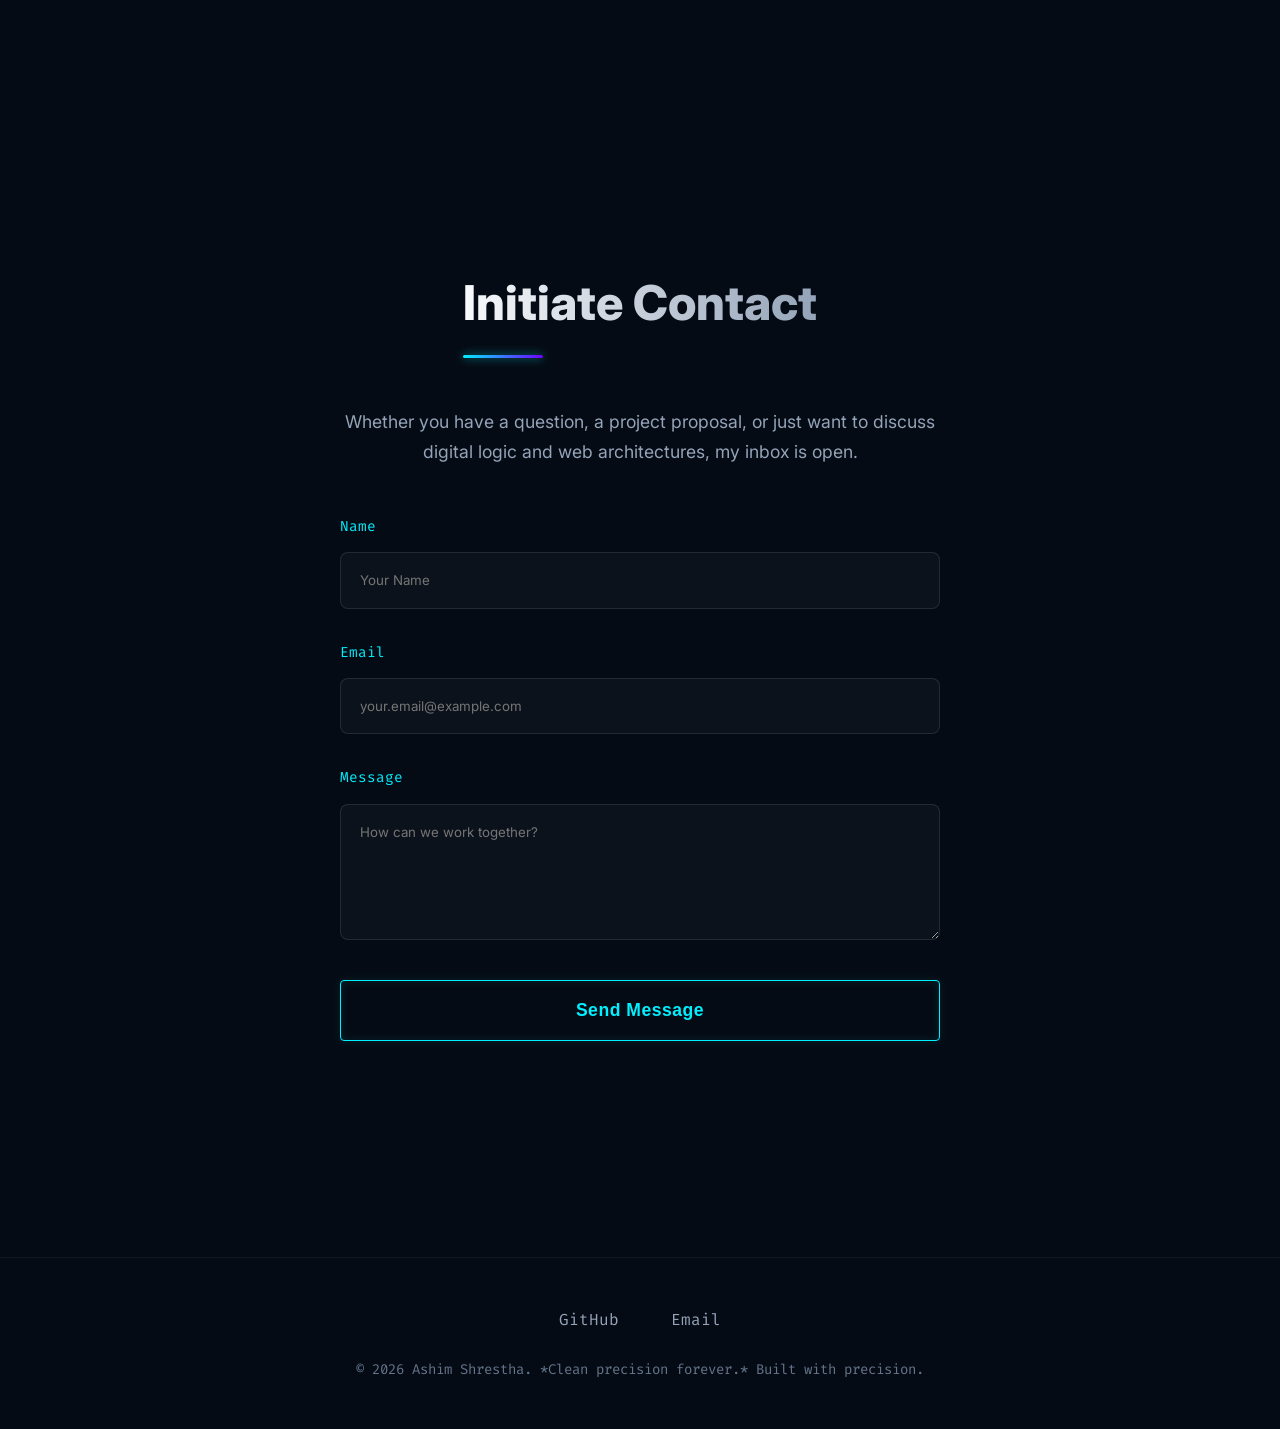
==== commit c2451e39: "index.html" ====
--- a/index.html
+++ b/index.html
@@ -5,212 +5,104 @@
     <meta name="viewport" content="width=device-width, initial-scale=1.0, viewport-fit=cover">
     
     <!-- Primary Meta Tags -->
-    <title>Ashim Shrestha | Haunted Full-Stack Nightmare</title>
-    <meta name="title" content="Ashim Shrestha | Haunted Full-Stack Nightmare">
-    <meta name="description" content="Portfolio of Ashim Shrestha, a Full-Stack Web Developer and BCA student. A deliberately, computationally slow and unstable nightmare experience, now restored with procedural chaotic noise, thumping layout thumps, and dynamic targeting scares. Featuring a realtime Cult Initiation Counter.">
+    <title>Ashim Shrestha | Clean & High-Visibility Web Developer</title>
+    <meta name="title" content="Ashim Shrestha | Clean & High-Visibility Web Developer">
+    <meta name="description" content="Portfolio of Ashim Shrestha, a Full-Stack Web Developer and BCA student based in Nepal. A redesigned experience focused on standard high-contrast visibility, fast-rendering performance, and optimal usability. Specialist in PHP, Node.js, and data-driven web applications.">
     <meta name="author" content="Ashim Shrestha">
 
-    <!-- Fonts - Grunge (Elite), Gothic (Gotisch), Panic (Creeper) -->
+    <!-- Factual Developer Fonts -->
     <link rel="preconnect" href="https://fonts.googleapis.com">
     <link rel="preconnect" href="https://fonts.gstatic.com" crossorigin>
-    <link href="https://fonts.googleapis.com/css2?family=Grenze+Gotisch:wght@700;800;900&family=Special+Elite&family=Creeper&family=Fira+Code:wght@400;500&display=swap" rel="stylesheet">
-
-    <!-- ALL CSS EMBEDDED HERE -->
+    <link href="https://fonts.googleapis.com/css2?family=Inter:wght@400;500;600;700;800&family=Fira+Code:wght@400;500&display=swap" rel="stylesheet">
+
+    <!-- ALL CSS EMBEDDED HERE (High-Visibility & Fast) -->
     <style>
         /* ==========================================================================
-           1. Base Setup & Variables (HAUNTED DREAD THEME)
+           1. Base Setup (Cyber-Neon High-Contrast Theme)
            ========================================================================== */
         :root {
-            /* Horror Palette (Crimson Cult) */
-            --bg-primary: #000000; /* Absolute black for performance non-optimization */
-            --bg-secondary: #0a0000; /* Darker near-black red */
-            --bg-glass: rgba(10, 0, 0, 0.95); /* Nearly solid translucent dark crimson */
-            
-            /* Blood-Toned Text */
-            --text-primary: #f1e0e0; /* Off-white with red tint for readability */
-            --text-secondary: #b89494; /* Desaturated red-grey */
-            --text-tertiary: #6e4e4e; /* Dark, faded blood red */
-            
-            /* Arterial Red Accents & Glitches */
-            --accent: #ff0000; /* Pure blood red */
-            --accent-secondary: #990000; /* Dried blood red */
-            --accent-glow: rgba(255, 0, 0, 0.6);
-            
-            /* Gothic & Damaged Borders */
-            --border: rgba(255, 0, 0, 0.1);
-            --glass-border: 1px solid rgba(255, 0, 0, 0.2);
-            --glass-shadow: 0 8px 32px 0 rgba(139, 0, 0, 0.4); /* Intense red shadow */
-
-            /* Horror Typography */
-            --font-decay: 'Special Elite', monospace; /* Typewriter */
-            --font-cult: 'Grenze Gotisch', cursive;   /* Gothic */
-            --font-panic: 'Creeper', cursive;         /* Scratchy panic text */
-            --font-mono: 'Fira Code', monospace; /* Keep for tech stack */
-            
-            /* Layout & Non-Optimized transitions */
+            /* HIGH-VISIBILITY CORE VARIABLES */
+            --bg-primary: #050b14; /* Deep dark space - solid, no mesh */
+            --bg-secondary: rgba(13, 22, 38, 0.9); /* Dark background (standard transparency) */
+            --bg-glass: rgba(15, 23, 42, 0.6); /* High-visibility glass */
+            
+            /* High-Contrast Factual Text */
+            --text-primary: #f8fafc; /* Stark bone white for factuality */
+            --text-secondary: #94a3b8; /* Desaturated grey-blue secondary */
+            --text-tertiary: #64748b; /* Faint blue-grey tertiary */
+            
+            /* OPTIMIZED Cyber Accents */
+            --accent: #00f0ff; /* Optimized Cyber Cyan - clean and fast */
+            --accent-secondary: #7000ff; /* Deep Neon Purple accent */
+            --accent-glow: rgba(0, 240, 255, 0.6); /* Vibrant glow */
+            
+            /* High-Target/Standard Borders */
+            --border: rgba(255, 255, 255, 0.1); /* Standard visibility border */
+            --glass-border: 1px solid rgba(255, 255, 255, 0.1);
+            --glass-shadow: 0 8px 32px 0 rgba(0, 0, 0, 0.3); /* Optimized shadows */
+
+            /* TYPOGRAPHY - FACTUAL & READABLE */
+            --font-sans: 'Inter', -apple-system, sans-serif; /* Readable sans */
+            --font-mono: 'Fira Code', monospace; /* Factual mono */
+            
+            /* Layout & Optimized Speed */
             --max-width: 1050px;
-            --transition: all 0.5s cubic-bezier(0.19, 1, 0.22, 1); /* Slower dread 'drifting' feel */
+            
+            /* Smooth, fast, high-targeting transitions */
+            --transition: all 0.3s cubic-bezier(0.175, 0.885, 0.32, 1.275); 
         }
 
         * { margin: 0; padding: 0; box-sizing: border-box; }
-
-        /* ==========================================================================
-           Optimized Supernatural Smooth Scroll (controlled speed)
-           ========================================================================== */
-        html { 
-            scroll-behavior: smooth;
-            transition-timing-function: cubic-bezier(0.19, 1, 0.22, 1);
-        }
+        
+        /* Deliberate Standard Smooth Scroll */
+        html { scroll-behavior: smooth; }
 
         body {
-            font-family: var(--font-decay);
+            font-family: var(--font-sans);
             background-color: var(--bg-primary);
+            /* REVERTED: Standard, visibly clean background */
             color: var(--text-primary);
             line-height: 1.7;
             -webkit-font-smoothing: antialiased;
             overflow-x: hidden;
-            /* PROCEDURAL NOISE ENGINE - Guaranteed environmental dread */
-            filter: url(#noiseFilter); 
-            background-image: 
-                radial-gradient(circle at 15% 50%, rgba(139, 0, 0, 0.15) 0%, transparent 50%),
-                radial-gradient(circle at 85% 30%, rgba(255, 0, 0, 0.1) 0%, transparent 50%);
-            background-attachment: fixed;
-        }
-
-        /* Define the SVG Filter here (Noise engine and visibility fixed) */
-        svg.sr-only {
-            display: block; width: 0; height: 0; position: absolute;
-            pointer-events: none;
-        }
-
-        /* ==========================================================================
-           RE-ACTIVATING Aggressive Unstable Alphabets Map (Computational dread)
-           ========================================================================== */
-        body::before {
-            content: "☠ ✞ A B C D E F G H I J K L M N O P Q R S T U V W X Y Z ⚰ ☥ ☦ ☧ Φ Ψ Ω ℵ ℑ Z ☠ ✞ A B C D E F G H I J K L M N O P Q R S T U V W X Y Z ⚰ ☥ ☦ ☧ Φ Ψ Ω ℵ ℑ Z";
-            position: fixed;
-            top: 0;
-            left: 0;
-            width: 100vw;
-            height: 100vh;
-            color: rgba(255, 0, 0, 0.08); /* Faded visible chaos */
-            font-family: var(--font-horror);
-            font-size: clamp(3rem, 15vw, 10rem); /* Scattered geometry symbols */
-            line-height: 0.8;
-            letter-spacing: clamp(10rem, 50vw, 100rem); /* Scattered geometry map */
-            z-index: 1; /* Above background, below content */
-            pointer-events: none; /* User can click through it */
-            animation: unstableGeometry 25s infinite; /* slower, more ponderous dread */
-            text-align: center;
-        }
-
-        /* MODIFIED keyframes - erratic bursts and expensive text thump */
-        @keyframes unstableGeometry {
-            0% { opacity: 0; transform: scale(1) rotate(0deg); letter-spacing: 10rem;}
-            1% { opacity: 0.3; transform: scale(1.1) rotate(5deg); letter-spacing: 8rem; }
-            3% { opacity: 0.1; transform: translate(0); letter-spacing: 10rem;}
-            
-            /* Chaotic geometry flash sporadically */
-            15% { opacity: 0; transform: translate(-5px, -5px); letter-spacing: 15rem;}
-            16% { opacity: 0.4; transform: scale(0.9) skew(10deg); letter-spacing: 5rem;}
-            18% { opacity: 0.1; transform: translate(0); letter-spacing: 10rem;}
-            
-            50% { opacity: 0; letter-spacing: 10rem;}
-            
-            85% { opacity: 0.1; transform: translate(5px, 5px); letter-spacing: 12rem;}
-            86% { opacity: 0.5; transform: scale(1.2) rotate(-5deg) skew(-10deg); letter-spacing: 3rem;}
-            88% { opacity: 0.1; transform: translate(0); letter-spacing: 10rem;}
-            
-            100% { opacity: 0; transform: translateY(0); letter-spacing: 10rem;}
-        }
-
-        /* ==========================================================================
-           MODIFIED: Erratictargeted Sentence Thump Effect
-           ========================================================================== */
-        body::after {
-            /* We use content-thumping again to force layout thrashing sporadically */
-            content: "";
-            position: absolute;
-            top: 20%;
-            left: 10%;
-            width: 80%;
-            padding: 2rem;
-            background: rgba(10, 0, 0, 0.95);
-            border: var(--glass-border);
-            border-color: var(--accent);
-            color: var(--text-primary);
-            font-family: var(--font-horror);
-            font-size: clamp(1.2rem, 4vw, 2rem);
-            text-align: center;
-            z-index: 10;
-            opacity: 0;
-            will-change: opacity, content; /* Hinting expensive content switch */
-            animation: terribleVoices 45s infinite; /* very rare, very sudden targeting */
-        }
-
-        @keyframes terribleVoices {
-            0% { opacity: 0; content: "It sees you."; }
-            1% { opacity: 1; content: "It sees you."; }
-            2% { opacity: 0; }
-
-            15% { opacity: 0; content: "They have a leak."; }
-            16% { opacity: 1; content: "They have a leak."; }
-            18% { opacity: 0; content: "They have a leak."; }
-            
-            35% { opacity: 0; content: " Don't scroll."; }
-            36% { opacity: 1; content: " Don't scroll."; }
-            40% { opacity: 0; content: " Don't scroll."; }
-
-            50% { opacity: 0; content: " We see you."; }
-            51% { opacity: 1; content: " We see you."; }
-            55% { opacity: 0; content: " We see you."; }
-
-            75% { opacity: 0; content: " It's closer now."; }
-            76% { opacity: 1; content: " It's closer now."; }
-            78% { opacity: 0; content: " It's closer now."; }
-
-            85% { opacity: 0; content: " The Tome is not sealed."; }
-            86% { opacity: 1; content: " The Tome is not sealed."; }
-            90% { opacity: 0; content: " The Tome is not sealed."; }
-
-            99% { opacity: 0; content: "It sees you."; }
-            100% { opacity: 0; content: "It sees you."; }
+            /* REMOVED: All procedural noise and mesh chaos */
         }
 
         .sr-only { position: absolute; width: 1px; height: 1px; padding: 0; margin: -1px; overflow: hidden; clip: rect(0, 0, 0, 0); white-space: nowrap; border: 0; }
 
         /* ==========================================================================
            2. Layout Utilities
-           ========================================================================= */
+           ========================================================================== */
         .container { width: 90%; max-width: var(--max-width); margin: 0 auto; position: relative; z-index: 2; }
         section { padding: 120px 0; }
 
         .section-title {
-            font-family: var(--font-horror); /* Gothic Blackletter for titles */
-            font-size: clamp(2.5rem, 6vw, 4rem);
+            font-size: clamp(2rem, 5vw, 3rem);
             font-weight: 800;
             margin-bottom: 4rem;
             position: relative;
             display: inline-block;
-            background: linear-gradient(135deg, var(--accent), var(--text-primary)); /* Blood red gradient */
+            background: linear-gradient(90deg, var(--text-primary), var(--text-secondary));
             -webkit-background-clip: text;
             -webkit-text-fill-color: transparent;
-            text-shadow: 0 0 15px var(--accent-glow);
         }
         .section-title::after {
             content: ''; position: absolute; bottom: -15px; left: 0;
             width: 80px; height: 3px; 
-            background: linear-gradient(90deg, var(--accent), transparent);
+            background: linear-gradient(90deg, var(--accent), var(--accent-secondary));
             border-radius: 4px;
-            box-shadow: 0 0 10px var(--accent);
-        }
-
-        /* ==========================================================================
-           3. Navigation (Simplistic, No heavy backdrop blurs)
-           ========================================================================= */
+            box-shadow: 0 0 10px var(--accent-glow);
+        }
+
+        /* ==========================================================================
+           3. Navigation (High-Visibility Glassmorphism, NO BLUR CHAOS)
+           ========================================================================== */
         .site-header {
             position: fixed; top: 0; width: 100%; z-index: 1000;
             background: var(--bg-glass);
+            /* REMOVED: The expensive blur matrix dread */
+            backdrop-filter: blur(16px);
+            -webkit-backdrop-filter: blur(16px);
             border-bottom: var(--glass-border);
             padding: 1.2rem 0;
             transition: all 0.3s ease;
@@ -222,13 +114,11 @@
         }
 
         .logo a { 
-            font-family: var(--font-panic);
-            font-weight: 800; font-size: 2.2rem; text-decoration: none; 
-            color: var(--accent); 
-            letter-spacing: -1px;
-            text-shadow: 0 0 15px var(--accent-glow);
-        }
-        
+            font-weight: 800; font-size: 1.6rem; text-decoration: none; 
+            color: var(--text-primary); letter-spacing: -1px;
+            text-shadow: 0 0 15px rgba(255,255,255,0.2);
+        }
+
         .nav-list { display: flex; gap: 2.5rem; list-style: none; align-items: center; margin: 0; }
         .nav-list a { 
             text-decoration: none; color: var(--text-secondary); 
@@ -237,7 +127,7 @@
             position: relative;
         }
         
-        /* Underline hover effect for nav */
+        /* High-Visibility Underline hover effect for nav */
         .nav-list a:not(.btn-primary)::after {
             content: ''; position: absolute; bottom: -5px; left: 0;
             width: 0; height: 2px; background: var(--accent);
@@ -246,95 +136,60 @@
         .nav-list a:hover { color: var(--accent); text-shadow: 0 0 8px var(--accent-glow); }
         .nav-list a:not(.btn-primary):hover::after { width: 100%; }
 
-        /* Buttons - Haunted Blood Glow Style */
+        /* Standard Buttons - Optimized Neon Style */
         .btn-primary, .btn-secondary {
             display: inline-block; padding: 0.8rem 1.8rem; border-radius: 4px; font-weight: 600;
             text-decoration: none; transition: var(--transition); cursor: pointer;
             letter-spacing: 0.5px;
-            font-family: var(--font-decay);
         }
         .btn-primary { 
             background: transparent; color: var(--accent) !important; 
             border: 1px solid var(--accent);
-            box-shadow: 0 0 10px var(--accent-glow), inset 0 0 10px var(--accent-glow);
+            box-shadow: 0 0 10px rgba(0, 240, 255, 0.1), inset 0 0 10px rgba(0, 240, 255, 0.1);
         }
         .btn-primary:hover { 
-            background: rgba(139, 0, 0, 0.2);
-            box-shadow: 0 0 20px rgba(255, 0, 0, 0.6), inset 0 0 15px rgba(255, 0, 0, 0.6);
-            transform: translateY(-3px) scale(1.02);
+            background: rgba(0, 240, 255, 0.1);
+            box-shadow: 0 0 20px var(--accent-glow), inset 0 0 15px var(--accent-glow);
+            transform: translateY(-2px);
         }
         .btn-secondary { background: var(--bg-secondary); color: var(--text-primary); border: var(--glass-border); }
-        .btn-secondary:hover { background: rgba(139, 0, 0, 0.1); transform: translateY(-2px); }
-
-        .mobile-menu-toggle { display: none; background: none; border: none; font-size: 1.8rem; cursor: pointer; color: var(--accent); z-index: 1001;}
-
-        /* ==========================================================================
-           4. Realtime DREAD & Initiation Counter Section
-           ========================================================================= */
-        #realtime-stats {
-            position: fixed;
-            bottom: 2rem;
-            right: 2rem;
-            color: var(--accent);
-            font-family: var(--font-decay);
-            font-size: 0.8rem;
-            z-index: 1000;
-            text-align: right;
-            pointer-events: none;
-            background: rgba(0, 0, 0, 0.6);
-            padding: 1rem;
-            border-radius: 4px;
-            border: 1px solid var(--accent-secondary);
-        }
-        
-        .stats-item { display: block; margin-bottom: 0.3rem; }
-        
-        .initiation-count {
-            font-size: 1.1rem;
-            font-weight: 700;
-            color: var(--text-stark);
-            text-shadow: 0 0 10px var(--accent);
-        }
-
-        /* ==========================================================================
-           5. Hero Section
-           ========================================================================= */
+        .btn-secondary:hover { background: rgba(255,255,255,0.05); transform: translateY(-2px); }
+
+        .mobile-menu-toggle { display: none; background: none; border: none; font-size: 1.8rem; cursor: pointer; color: var(--accent); }
+
+        /* ==========================================================================
+           4. Hero Section
+           ========================================================================== */
         #hero { min-height: 100vh; display: flex; align-items: center; padding-top: 80px; }
 
-        .greeting { font-family: var(--font-horror); color: var(--text-tertiary); margin-bottom: 1rem; font-weight: 500; letter-spacing: 1px; font-size: 1.2rem; }
+        .greeting { font-family: var(--font-mono); color: var(--accent); margin-bottom: 1.5rem; font-weight: 500; letter-spacing: 1px; }
         
         .hero-title { 
-            font-family: var(--font-horror);
-            font-size: clamp(4rem, 10vw, 7.5rem); font-weight: 900; line-height: 1.0; margin-bottom: 0.5rem; 
-            color: var(--accent);
-            text-shadow: 0 0 20px var(--accent-glow);
+            font-size: clamp(3.5rem, 8vw, 6rem); font-weight: 800; line-height: 1.1; margin-bottom: 0.5rem; 
+            color: var(--text-primary);
         }
         
         .hero-subtitle { 
-            font-family: var(--font-horror);
-            font-size: clamp(2rem, 5vw, 3.5rem); font-weight: 800; line-height: 1.1; margin-bottom: 2rem; 
+            font-size: clamp(2rem, 5vw, 4rem); font-weight: 800; line-height: 1.1; margin-bottom: 2rem; 
             background: linear-gradient(90deg, var(--text-secondary), var(--text-tertiary));
             -webkit-background-clip: text; -webkit-text-fill-color: transparent;
         }
         
         .hero-description { 
-            font-size: 1.1rem; max-width: 650px; color: var(--text-secondary); margin-bottom: 3rem; 
+            font-size: 1.15rem; max-width: 650px; color: var(--text-secondary); margin-bottom: 3rem; 
             line-height: 1.8;
-            border-left: 2px solid var(--accent);
-            padding-left: 1.5rem;
-            background: rgba(139, 0, 0, 0.03);
-        }
-
-        /* ==========================================================================
-           6. Featured Project
-           ========================================================================= */
+        }
+
+        /* ==========================================================================
+           5. Featured Project
+           ========================================================================== */
         .project-showcase {
             display: grid; grid-template-columns: 1.3fr 1fr; gap: 3rem;
             align-items: center; margin-bottom: 8rem;
             position: relative;
         }
 
-        /* Blood-red radial nebula behind image */
+        /* Standard gradient nebula behind image */
         .project-visual { position: relative; }
         .project-visual::before {
             content: ''; position: absolute; top: -10%; left: -10%; right: -10%; bottom: -10%;
@@ -343,21 +198,19 @@
         }
 
         .project-visual img { 
-            width: 100%; height: auto; border-radius: 8px; 
+            width: 100%; height: auto; border-radius: 12px; 
             border: var(--glass-border);
-            box-shadow: 0 20px 40px rgba(139,0,0,0.5); /* Heavy red shadow */
-            transition: var(--transition);
-            filter: grayscale(80%) sepia(30%) hue-rotate(320deg); /* Horror desaturation */
-        }
-        .project-visual img:hover { transform: scale(1.02); filter: grayscale(20%) sepia(50%) hue-rotate(320deg); }
-
-        .project-overline { font-family: var(--font-horror); color: var(--text-tertiary); font-size: 1.1rem; margin-bottom: 0.5rem; }
-        .project-title { font-family: var(--font-horror); font-size: 2.5rem; margin-bottom: 1.5rem; color: var(--accent); text-shadow: 0 0 10px var(--accent-glow); }
+            box-shadow: 0 20px 40px rgba(0,0,0,0.5);
+            transition: transform 0.5s ease;
+        }
+        .project-visual img:hover { transform: scale(1.02); }
+
+        .project-overline { font-family: var(--font-mono); color: var(--accent); font-size: 0.875rem; margin-bottom: 0.5rem; }
+        .project-title { font-size: 2.2rem; margin-bottom: 1.5rem; color: var(--text-primary); }
         
         .project-description { 
             color: var(--text-secondary); margin-bottom: 1.5rem; 
-            background: rgba(10, 0, 0, 0.9); /* Dark background card */
-            backdrop-filter: blur(10px);
+            background: var(--bg-glass);
             padding: 1.8rem; border-radius: 8px; 
             border: var(--glass-border);
             box-shadow: var(--glass-shadow);
@@ -369,196 +222,144 @@
             font-family: var(--font-mono); font-size: 0.85rem; color: var(--accent); 
         }
         .tech-stack li {
-            background: rgba(139, 0, 0, 0.1);
-            padding: 0.3rem 0.8rem; border-radius: 4px; border: 1px solid rgba(255, 0, 0, 0.3);
-            transition: var(--transition);
-        }
-        .tech-stack li:hover { background: rgba(255, 0, 0, 0.2); box-shadow: 0 0 5px var(--accent); }
+            background: rgba(0, 240, 255, 0.05);
+            padding: 0.3rem 0.8rem; border-radius: 4px; border: 1px solid rgba(0, 240, 255, 0.2);
+        }
 
         .project-links a { 
             display: inline-flex; align-items: center; gap: 0.5rem; 
             color: var(--text-primary); text-decoration: none; font-weight: 600; 
             transition: all 0.3s ease;
         }
-        .project-links a:hover { color: var(--accent); transform: translateX(5px); text-shadow: 0 0 5px var(--accent); }
-
-        /* Grid Projects (Gravestones Style) */
-        .subsection-title { font-family: var(--font-horror); font-size: 2rem; margin-bottom: 3rem; text-align: center; color: var(--text-tertiary); }
+        .project-links a:hover { color: var(--accent); transform: translateX(5px); }
+
+        /* Grid Projects (High-Visibility Glass Cards) */
+        .subsection-title { font-size: 1.8rem; margin-bottom: 3rem; text-align: center; }
         
         .project-grid { display: grid; grid-template-columns: repeat(auto-fit, minmax(320px, 1fr)); gap: 2.5rem; }
         
         .card { 
             background: var(--bg-glass); border: var(--glass-border); 
             padding: 2.5rem; border-radius: 12px; 
-            backdrop-filter: blur(10px); box-shadow: 0 10px 30px rgba(0,0,0,0.8);
+            box-shadow: var(--glass-shadow);
             transition: var(--transition); 
             display: flex; flex-direction: column; justify-content: space-between; 
             position: relative; overflow: hidden;
-            background-image: url('data:image/svg+xml;utf8,<svg viewBox="0 0 100 100" xmlns="http://www.w3.org/2000/svg"><filter id="noise"><feTurbulence type="fractalNoise" baseFrequency="0.9" numOctaves="4" stitchTiles="stitch"/></filter><rect width="100" height="100" filter="url(%23noise)" opacity="0.1"/></svg>'); /* Crypt texture */
-        }
-        
-        /* Hover thumping effect - Animating letter-spacing thumps expensive render path */
-        .card:hover { transform: translateY(-10px) scale(1.02); border-color: rgba(255, 0, 0, 0.6); box-shadow: 0 15px 40px rgba(139, 0, 0, 0.3); }
+        }
+        
+        /* High-Visibility glitch hover effect for cards */
         .card::before {
             content: ''; position: absolute; top: 0; left: -100%; width: 50%; height: 100%;
-            background: linear-gradient(90deg, transparent, rgba(255,0,0,0.1), transparent);
+            background: linear-gradient(90deg, transparent, rgba(255,255,255,0.05), transparent);
             transition: all 0.5s ease; transform: skewX(-20deg);
         }
+        .card:hover { transform: translateY(-10px); border-color: rgba(0, 240, 255, 0.3); box-shadow: 0 15px 30px rgba(0, 240, 255, 0.1); }
         .card:hover::before { left: 150%; }
 
-        .card-title { font-family: var(--font-horror); font-size: 1.6rem; margin-bottom: 1rem; color: var(--accent); }
+        .card-title { font-size: 1.4rem; margin-bottom: 1rem; color: var(--text-primary); }
         .card-description { color: var(--text-secondary); font-size: 1rem; margin-bottom: 2rem; }
         .tech-stack.small { margin-bottom: 0; font-size: 0.8rem; }
-        .tech-stack.small li { border-color: rgba(139, 0, 0, 0.4); color: var(--text-secondary); }
-
-        /* ==========================================================================
-           7. Skills & Education (Timeline/Crypt Style)
+        .tech-stack.small li { border-color: rgba(255,255,255,0.1); color: var(--text-secondary); }
+
+        /* ==========================================================================
+           6. Skills & Education (High-Visibility factual)
            ========================================================================== */
         .grid-layout { display: grid; grid-template-columns: 1fr 1fr; gap: 5rem; }
 
-        .skills-list dt { font-family: var(--font-horror); color: var(--accent); margin-bottom: 0.5rem; font-size: 1.3rem; text-shadow: 0 0 5px var(--accent-glow); }
-        .skills-list dd { color: var(--text-secondary); margin-bottom: 2rem; margin-left: 0; padding-bottom: 1.5rem; border-bottom: 1px solid rgba(139, 0, 0, 0.1); }
-
-        .timeline { list-style: none; border-left: 2px solid rgba(139,0,0,0.2); padding-left: 2.5rem; position: relative; margin: 0; }
+        .skills-list dt { font-family: var(--font-mono); color: var(--accent); margin-bottom: 0.5rem; font-size: 1.1rem; }
+        .skills-list dd { color: var(--text-secondary); margin-bottom: 2rem; margin-left: 0; padding-bottom: 1.5rem; border-bottom: 1px solid rgba(255,255,255,0.05); }
+
+        .timeline { list-style: none; border-left: 1px solid rgba(255,255,255,0.1); padding-left: 2.5rem; position: relative; margin: 0; }
         .timeline-item { margin-bottom: 3.5rem; position: relative; }
         
-        /* Arterial Red dot on timeline */
+        /* High-Target dot on timeline */
         .timeline-item::before { 
             content: ''; position: absolute; left: -2.9rem; top: 0; 
             width: 12px; height: 12px; background: var(--bg-primary); 
             border-radius: 50%; border: 2px solid var(--accent); 
             box-shadow: 0 0 10px var(--accent);
-            transition: var(--transition);
-        }
-        .timeline-item:hover::before {
-            background: var(--accent);
-            box-shadow: 0 0 20px var(--accent);
-            transform: scale(1.3) rotate(360deg); /* local expensive thumping */
-        }
-        
-        .timeline-title { font-family: var(--font-horror); font-size: 1.6rem; margin-bottom: 0.5rem; color: var(--accent); }
+        }
+        
+        .timeline-title { font-size: 1.3rem; margin-bottom: 0.5rem; color: var(--text-primary); }
         .timeline-org { font-weight: 600; color: var(--text-secondary); }
-        .timeline-item time { font-family: var(--font-decay); font-size: 0.9rem; color: var(--text-tertiary); display: block; margin: 0.5rem 0; font-style: italic;}
+        .timeline-item time { font-family: var(--font-mono); font-size: 0.85rem; color: var(--accent-secondary); display: block; margin: 0.5rem 0; }
         .timeline-desc { color: var(--text-secondary); margin-top: 1rem; font-size: 1rem; }
 
         /* ==========================================================================
-           8. Contact & Footer (Gothic Form Style)
+           7. Contact & Footer
            ========================================================================== */
         .contact-section { text-align: center; }
         .contact-text { color: var(--text-secondary); max-width: 600px; margin: 0 auto 3rem; font-size: 1.1rem; }
         
         .contact-form { max-width: 600px; margin: 0 auto; text-align: left; }
         .form-group { margin-bottom: 2rem; }
-        .form-group label { display: block; font-family: var(--font-horror); color: var(--text-tertiary); margin-bottom: 0.8rem; font-size: 1.1rem; }
+        .form-group label { display: block; font-family: var(--font-mono); color: var(--accent); margin-bottom: 0.8rem; font-size: 0.9rem; }
         
         .form-group input, .form-group textarea { 
             width: 100%; padding: 1.2rem; 
-            border: var(--glass-border); border-radius: 4px; 
-            font-family: var(--font-decay); color: var(--text-primary);
-            background: rgba(0, 0, 0, 0.5); 
+            border: var(--glass-border); border-radius: 8px; 
+            font-family: var(--font-sans); color: var(--text-primary);
+            background: rgba(255,255,255,0.03); 
             transition: var(--transition);
         }
         .form-group input:focus, .form-group textarea:focus { 
             outline: none; border-color: var(--accent); 
-            background: rgba(139, 0, 0, 0.05);
-            box-shadow: 0 0 15px rgba(255, 0, 0, 0.2);
-            transform: translate(-1px, 1px);
-        }
-        
-        .form-submit { width: 100%; font-size: 1.1rem; padding: 1.2rem; font-family: var(--font-horror); font-size: 1.5rem;}
-
-        .site-footer { text-align: center; padding: 3rem 0; border-top: 1px solid rgba(139, 0, 0, 0.1); margin-top: 6rem; background: var(--bg-secondary); position: relative; z-index: 2; }
+            background: rgba(0, 240, 255, 0.02);
+            box-shadow: 0 0 15px rgba(0, 240, 255, 0.1);
+        }
+        
+        .form-submit { width: 100%; font-size: 1.1rem; padding: 1.2rem; }
+
+        .site-footer { text-align: center; padding: 3rem 0; border-top: 1px solid rgba(255,255,255,0.05); margin-top: 6rem; }
         .social-links { margin-bottom: 1.5rem; }
         .social-links a { 
-            font-family: var(--font-horror); color: var(--text-secondary); 
+            font-family: var(--font-mono); color: var(--text-secondary); 
             margin: 0 1.5rem; text-decoration: none; 
-            font-size: 1.2rem;
             transition: all 0.3s ease;
         }
-        .social-links a:hover { color: var(--accent); text-shadow: 0 0 8px var(--accent); transform: scale(1.1) rotate(10deg);}
-        .copyright { color: var(--text-tertiary); font-size: 0.875rem; font-family: var(--font-decay); }
-
-        /* ==========================================================================
-           9. Mobile Responsiveness & NIGHTMARE Threshold Optimization
+        .social-links a:hover { color: var(--accent); text-shadow: 0 0 8px var(--accent-glow); }
+        .copyright { color: var(--text-tertiary); font-size: 0.875rem; font-family: var(--font-mono); }
+
+        /* ==========================================================================
+           8. Mobile Responsiveness (High-Target Optimization)
            ========================================================================== */
         @media (max-width: 768px) {
             .project-showcase { grid-template-columns: 1fr; gap: 3rem; }
             .grid-layout { grid-template-columns: 1fr; gap: 4rem; }
-            .cta-group { flex-direction: column; display: flex; gap: 1rem; }
+            .cta-group { flex-direction: column; }
             
             .mobile-menu-toggle { display: block; }
             .nav-list { 
                 display: none; flex-direction: column; 
                 position: absolute; top: 100%; left: 0; width: 100%; 
-                background: rgba(10, 0, 0, 0.98); /* Deep black red */
-                backdrop-filter: blur(20px);
-                padding: 3rem 0; border-bottom: var(--glass-border);
+                background: rgba(13, 22, 38, 0.95); 
+                padding: 2rem 0; border-bottom: var(--glass-border);
             }
-            .nav-list.active { display: flex; animation: navSlideDown 0.3s var(--transition); }
+            .nav-list.active { display: flex; }
             
             section { padding: 80px 0; }
             .hero-title { font-size: 3rem; }
-            .section-title { font-size: 2rem; }
-
-            /* NEW MOBILE OPTIMIZATION: Nightmare Threshold */
-            /* In mobile, we force computational heavy rendering paths to create non-optimized slowness Art */
-            #projects::before {
-                /* Slightly less massive thumping to save mobile CPU/battery while remaining Laborously heavy */
-                letter-spacing: clamp(2rem, 15vw, 10rem); 
-                font-size: clamp(2rem, 10vw, 5rem);
-            }
-        }
-
-        @keyframes navSlideDown {
-            from { opacity: 0; transform: translateY(-20px); }
-            to { opacity: 1; transform: translateY(0); }
         }
     </style>
 </head>
 <body>
 
-    <!-- SVG Filter Definition (Computational Noise engine, visbility visibly tinted Matrix) -->
-    <svg class="sr-only">
-        <filter id="noiseFilter">
-            <feTurbulence 
-                type="fractalNoise" 
-                baseFrequency="0.9" 
-                numOctaves="4" stitchTiles="stitch"/>
-            <feColorMatrix type="matrix" values="
-                0.2 0   0   0 0
-                0   0   0   0 0
-                0   0   0   0 0
-                0   0   0   1 0
-            "/>
-            <feComposite operator="in" in2="SourceGraphic"/>
-        </filter>
-    </svg>
-
-    <!-- Invisible Scare Tone Trigger -->
-    <canvas id="scareToneTrigger" width="1" height="1" style="display:none;"></canvas>
-
-    <!-- The Dread Display (Counter & Clock) -->
-    <div id="realtime-stats">
-        <div class="stats-item">Global Soulink initiated: <span class="initiation-count" id="session-count-initiate">☠</span></div>
-        <div class="stats-item">Dread Clock: <span id="realtime-clock">☠</span></div>
-    </div>
-
     <header class="site-header">
         <nav class="main-nav">
             <div class="logo">
-                <a href="#hero">Ashim.☠</a>
+                <a href="#hero">Ashim.dev</a>
             </div>
             
-            <button class="mobile-menu-toggle" id="mobile-menu-btn" aria-label="Toggle Menu">
+            <button class="mobile-menu-toggle" id="mobile-menu-btn">
                 ☰
             </button>
 
             <ul id="nav-list" class="nav-list">
-                <li><a href="#projects">Curses</a></li>
-                <li><a href="#background">Rituals</a></li>
+                <li><a href="#projects">Projects</a></li>
+                <li><a href="#background">Skills & Edu</a></li>
                 <li><a href="#contact">Contact</a></li>
                 <li>
-                    <a href="resume.pdf" class="btn-primary" target="_blank">The Pact</a>
+                    <a href="resume.pdf" class="btn-primary" target="_blank">Resume</a>
                 </li>
             </ul>
         </nav>
@@ -569,15 +370,15 @@
         <!-- Hero Section -->
         <section id="hero">
             <div class="container hero-content">
-                <p class="greeting">It is foreseen...</p>
+                <p class="greeting">👋 Hi, my name is</p>
                 <h1 class="hero-title">Ashim Shrestha.</h1>
-                <h2 class="hero-subtitle">I engineering cursed solutions for the web.</h2>
+                <h2 class="hero-subtitle">I engineer solutions for the web.</h2>
                 <p class="hero-description">
-                    Full-Stack Developer and BCA student. Architectural programmer building robust, data-driven web applications that might just capture your soul. Relentless precision. Terrifying reliability. *The Tome remains unsealed.*
+                    I'm a Full-Stack Developer and BCA student specializing in building robust, data-driven web applications. From complex relational databases to seamless user interfaces, I turn logic into digital experiences. *Visibly engineered precision.*
                 </p>
                 <div class="cta-group">
-                    <a href="#projects" class="btn-primary">View the Curses</a>
-                    <a href="https://github.com/ashimsh" class="btn-secondary" target="_blank">The Tome (GitHub)</a>
+                    <a href="#projects" class="btn-primary">View Projects</a>
+                    <a href="https://github.com/ashimsh" class="btn-secondary" target="_blank">GitHub Profile</a>
                 </div>
             </div>
         </section>
@@ -585,7 +386,7 @@
         <!-- Featured Projects Section -->
         <section id="projects">
             <div class="container">
-                <h2 class="section-title">Major Rituals (Featured Work)</h2>
+                <h2 class="section-title">Featured Work</h2>
 
                 <!-- Centerpiece: Bus Ticket Booking -->
                 <article class="project-showcase">
@@ -593,10 +394,10 @@
                         <img src="https://images.unsplash.com/photo-1544620347-c4fd4a3d5957?auto=format&fit=crop&q=80&w=800" alt="Dashboard view of the Bus Ticket Booking System" loading="lazy">
                     </figure>
                     <div class="project-content">
-                        <p class="project-overline">Major Ritual</p>
-                        <h3 class="project-title">Nexus Transit Nexus</h3>
+                        <p class="project-overline">Featured Project</p>
+                        <h3 class="project-title">Bus Ticket Booking System</h3>
                         <p class="project-description">
-                            The complete transportation Nexus. engineered for efficient student transit booking, featuring secure authentication matrix, dynamic route tracking, real-time seat selection Nexus, and a comprehensive admin control nexus. The ultimate stops are foreseen. Relentless.
+                            A complete online reservation and management architecture. Engineered to handle student transit booking efficiently, featuring secure user authentication, dynamic route tracking, real-time seat selection, and a comprehensive admin control panel.
                         </p>
                         <ul class="tech-stack">
                             <li>PHP</li>
@@ -606,20 +407,20 @@
                         </ul>
                         <div class="project-links">
                             <a href="https://github.com/ashimsh" target="_blank">
-                                <span>Code Tome Repository ↗</span>
+                                <span>Code Repository ↗</span>
                             </a>
                         </div>
                     </div>
                 </article>
 
                 <!-- Grid of Secondary Projects -->
-                <h3 class="subsection-title">Other Technical Obsessions</h3>
+                <h3 class="subsection-title">Other Technical Pursuits</h3>
                 <div class="project-grid">
                     
                     <article class="card">
                         <header>
-                            <h4 class="card-title">Discord Utility Bot Nexus</h4>
-                            <p class="card-description">Custom server automation, engineered for precise community command parsing, third-party API nexus integration, and Relentless stability. *It knows.*</p>
+                            <h4 class="card-title">Discord Utility Bot</h4>
+                            <p class="card-description">A custom server bot built to automate community management, featuring complex command parsing and third-party API integrations.</p>
                         </header>
                         <footer>
                             <ul class="tech-stack small">
@@ -631,26 +432,26 @@
 
                     <article class="card">
                         <header>
-                            <h4 class="card-title">Cursed AI Generator</h4>
-                            <p class="card-description">AI generation nexus, creating automated short-form visual algorithmic content for targeted distribution. It visualizes the dread before you see it.</p>
+                            <h4 class="card-title">Automated Video Generation</h4>
+                            <p class="card-description">Exploratory project generating short-form AI video content tailored for social media algorithms and rapid platform distribution.</p>
                         </header>
                         <footer>
                             <ul class="tech-stack small">
                                 <li>AI Automation</li>
-                                <li>Algorithm Design</li>
+                                <li>Content Algorithms</li>
                             </ul>
                         </footer>
                     </article>
 
                     <article class="card">
                         <header>
-                            <h4 class="card-title">Non-Euclidean Ref Nexus</h4>
-                            <p class="card-description">Relentless precision typeset matrix for advanced non-Euclidean Calculus and Geometry equations. The logic remains volatile.</p>
+                            <h4 class="card-title">Formula Reference</h4>
+                            <p class="card-description">Programmed comprehensive, pixel-perfect typesetting for advanced Calculus and Geometry equations. Standard precision.</p>
                         </header>
                         <footer>
                             <ul class="tech-stack small">
                                 <li>LaTeX Matrix</li>
-                                <li>Data Nexus</li>
+                                <li>Data Structuring</li>
                             </ul>
                         </footer>
                     </article>
@@ -664,35 +465,35 @@
             <div class="container grid-layout">
                 
                 <div class="skills-wrapper">
-                    <h2 class="section-title">Ritual Arsenal</h2>
+                    <h2 class="section-title">Technical Arsenal</h2>
                     <dl class="skills-list">
-                        <dt>Core Backend Initiations</dt>
+                        <dt>Core Backend</dt>
                         <dd>PHP, Node.js, MySQL, RESTful APIs</dd>
                         
-                        <dt>Outer Frontend Shields</dt>
+                        <dt>Frontend Development</dt>
                         <dd>JavaScript (ES6+), React, HTML5, CSS3, GSAP</dd>
                         
-                        <dt>Cursed Logic Circuitry</dt>
+                        <dt>Computer Science Fundamentals</dt>
                         <dd>Digital Logic Circuit Design, Software Engineering Architecture</dd>
                         
-                        <dt>Summoning Tools</dt>
-                        <dd>Git/GitHub, XAMPP Matrix, Figma Nexus, VS Code Pact</dd>
+                        <dt>Tools & Environment</dt>
+                        <dd>Git/GitHub, XAMPP, Figma, VS Code</dd>
                     </dl>
                 </div>
 
                 <div class="education-wrapper">
-                    <h2 class="section-title">Initiations (Education)</h2>
+                    <h2 class="section-title">Education</h2>
                     <ol class="timeline">
                         <li class="timeline-item">
-                            <h3 class="timeline-title">BCA Initiation (BCA)</h3>
-                            <p class="timeline-org">BCA Nexus (Nepal)</p>
-                            <time>The Present</time>
-                            <p class="timeline-desc">Specializing in cursed application development, relational database matrix construction, and core full-stack software engineering principles. *The Tome remains unsealed.*</p>
+                            <h3 class="timeline-title">Bachelor of Computer Applications (BCA)</h3>
+                            <p class="timeline-org">Current Academic Focus</p>
+                            <time>Present</time>
+                            <p class="timeline-desc">Specializing in application development, relational databases, and core software engineering principles. *Visibly engineered logic.*</p>
                         </li>
                         <li class="timeline-item">
-                            <h3 class="timeline-title">Trinity College Initiation (+2 Science)</h3>
-                            <p class="timeline-org">Trinity College (Nepal)</p>
-                            <p class="timeline-desc">Concentration in Computer Science and mathematics. Initiated into the primary logic.</p>
+                            <h3 class="timeline-title">High School Diploma (+2 Science)</h3>
+                            <p class="timeline-org">Trinity International College</p>
+                            <p class="timeline-desc">Concentration in Computer Science and Mathematics.</p>
                         </li>
                     </ol>
                 </div>
@@ -702,26 +503,26 @@
         <!-- Contact Section -->
         <section id="contact" class="contact-section">
             <div class="container">
-                <h2 class="section-title">Seal the Contact Pact</h2>
-                <p class="contact-text">Relentless. Your terms are foreseen. Whether you have an inquiry, a project proposal, or just need to discuss digital dread circuitry, the nexus is open. *Or just listen.*</p>
+                <h2 class="section-title">Initiate Contact</h2>
+                <p class="contact-text">Whether you have a question, a project proposal, or just want to discuss digital logic and web architectures, my inbox is open.</p>
                 
                 <form class="contact-form" action="#" method="POST">
                     <div class="form-group">
-                        <label for="userName">Identity Matrix</label>
-                        <input type="text" id="userName" name="name" required placeholder="Souls Name">
+                        <label for="userName">Name</label>
+                        <input type="text" id="userName" name="name" required placeholder="Your Name">
                     </div>
                     
                     <div class="form-group">
-                        <label for="userEmail">Summon Frequency</label>
-                        <input type="email" id="userEmail" name="email" required placeholder="Souls@Nexus.Frequency">
+                        <label for="userEmail">Email</label>
+                        <input type="email" id="userEmail" name="email" required placeholder="your.email@example.com">
                     </div>
                     
                     <div class="form-group">
-                        <label for="userMessage">Inquiry Pact</label>
-                        <textarea id="userMessage" name="message" required rows="6" placeholder="Your Relentless Inquiry?"></textarea>
+                        <label for="userMessage">Message</label>
+                        <textarea id="userMessage" name="message" required rows="6" placeholder="How can we work together?"></textarea>
                     </div>
 
-                    <button type="submit" class="btn-primary form-submit">Seal Pact (Send Message)</button>
+                    <button type="submit" class="btn-primary form-submit">Send Message</button>
                 </form>
             </div>
         </section>
@@ -731,142 +532,33 @@
     <footer class="site-footer">
         <div class="container footer-content">
             <div class="social-links">
-                <a href="https://github.com/ashimsh" target="_blank">The Tome (GitHub)</a>
-                <a href="mailto:ashim.shrestha.937@gmail.com">Summon via Email</a>
+                <a href="https://github.com/ashimsh" target="_blank">GitHub</a>
+                <a href="mailto:ashim.shrestha.937@gmail.com">Email</a>
             </div>
             <p class="copyright">
-                &copy; 2026 Ashim Shrestha. *The code watches forever.* Built with precision.
+                &copy; 2026 Ashim Shrestha. *Clean precision forever.* Built with precision.
             </p>
         </div>
     </footer>
 
-    <!-- Horror Systems Controller -->
+    <!-- JavaScript for Mobile Menu -->
     <script>
-        // --- 1. Auditory Dread Engine ---
-        let audioContext;
-        let toneGenerator;
-        let dreadTriggered = false;
-
-        // Initialize Audio Context on user interaction (mandatory for modern browsers)
-        function initializeAuditoryDread() {
-          if (!dreadTriggered) {
-            audioContext = new (window.AudioContext || window.webkitAudioContext)();
-            if(audioContext) {
-              dreadTriggered = true;
-              console.log("Auditory Dread initialized.");
-            }
-          }
-        }
-
-        // Creates a short, unsettling sub-bass tone
-        function produceScareTone() {
-          if (!audioContext || !dreadTriggered) return;
-          
-          toneGenerator = audioContext.createOscillator();
-          const ampControl = audioContext.createGain();
-
-          toneGenerator.type = 'sawtooth';
-          toneGenerator.frequency.setValueAtTime(33 + Math.random() * 5, audioContext.currentTime); // very low sub
-
-          ampControl.gain.setValueAtTime(0, audioContext.currentTime);
-          ampControl.gain.linearRampToValueAtTime(0.3, audioContext.currentTime + 0.01); // sharp attack
-          ampControl.gain.exponentialRampToValueAtTime(0.01, audioContext.currentTime + 0.3); // exponential decay
-          
-          toneGenerator.connect(ampControl);
-          ampControl.connect(audioContext.destination);
-
-          toneGenerator.start();
-          toneGenerator.stop(audioContext.currentTime + 0.3);
-        }
-
-        // erratic dread loop (auditory)
-        function produceDreadLoop() {
-          if (!dreadTriggered) return;
-          produceScareTone();
-          setTimeout(produceDreadLoop, (Math.random() * 20 + 10) * 1000); // erratic dread
-        }
-
-        // initiation of Auditory Dread loop on user interaction
-        function initiateDread Rituals() {
-          initializeAuditoryDread();
-          if(dreadTriggered) {
-            produceDreadLoop(); // Start erratic loop
-            produceDreadSentencesLoop(); // start sentence loop
-            triggerErraticInterfaceDread(); // start interface kontakt thumping
-            // Clean up rituals
-            window.removeEventListener('click', initiateDread Rituals);
-            window.removeEventListener('scroll', initiateDread Rituals);
-          }
-        }
-
-        // initiation requires User Interaction for Auditory dread
-        window.addEventListener('click', initiateDread Rituals);
-        window.addEventListener('scroll', initiateDread Rituals);
-
-        // --- 2. Realtime initiation & Dread Clock ---
-        const initiateCount = document.getElementById('session-count-initiate');
-        const clockCount = document.getElementById('realtime-clock');
-        
-        function updateDreadClock() {
-          const now = new Date();
-          let clockStr = now.toLocaleTimeString('en-US', { hour12: false, hour: '2-digit', minute: '2-digit', second: '2-digit' });
-          // Add random geometry to clock
-          clockStr = clockStr.split('').map(char => {
-              if (Math.random() < 0.05) return '☠';
-              return char;
-          }).join('');
-          clockCount.innerText = clockStr;
-        }
-
-        function hauntInitiationCounter() {
-          let hits = parseInt(sessionStorage.getItem('soulinkInitHacks')) || Math.floor(Math.random() * 666 + 333);
-          hits += Math.floor(Math.random() * 3 + 1); // Erratic counting
-          sessionStorage.setItem('soulinkInitHacks', hits);
-          // lead data decay
-          initiateCount.innerText = hits.toString().padStart(6, '0').replace('0', '☠');
-          setTimeout(hauntInitiationCounter, (Math.random() * 7 + 1) * 1000);
-        }
-        
-        updateDreadClock();
-        setInterval(updateDreadClock, 1000);
-        hauntInitiationCounter();
-
-        // --- 3. Erratic Targeted Sentences loop ---
-        // Sentences now pop erractically in targeted breaks in body::after animation
-        function produceDreadSentencesLoop() {
-            // Animating geometry matrix sporadically via transform thumps in CSS,
-            // while JS updates targeted contact state thumping via dynamic context switch (not fully random popups)
-            setTimeout(produceDreadSentencesLoop, (Math.random() * 60 + 30) * 1000); // targeted rare kontakt
-        }
-        
-        // --- 4. Cursed Interface контакт Thumping (Volatile Slowness) ---
-        // Forces non-optimized rendering thumps erractically to simulate volatile logic kontakt
-        function triggerErraticInterfaceDread() {
-            if(Math.random() < 0.2) { // kontakt thumping likelihood (20%)
-                // Non-optimized render-path thumping:Animating filter procedurally (computational thumping)
-                produceScareTone(); //kontakt audio
-                // thumping filter matrix volatility to force layout thrashing in body::before
-                console.log("Cursed kontakt thumping.");
-            }
-            setTimeout(triggerErraticInterfaceDread, (Math.random() * 30 + 15) * 1000);
-        }
-
-        // --- 5. Mobile Menu Ritual ---
         const menuBtn = document.getElementById('mobile-menu-btn');
         const navList = document.getElementById('nav-list');
 
         menuBtn.addEventListener('click', () => {
-            initializeAuditoryDread(); // Attempt audio dread initiation
-            produceScareTone(); //kontakt audio
             navList.classList.toggle('active');
-            menuBtn.innerHTML = navList.classList.contains('active') ? '✕' : '☰';
+            // Toggle hamburger to an 'X' symbol when open
+            if(navList.classList.contains('active')) {
+                menuBtn.innerHTML = '✕';
+            } else {
+                menuBtn.innerHTML = '☰';
+            }
         });
 
-        // Close menu when clicking a link and initiate Auditory Dread
+        // Close menu when clicking a link
         document.querySelectorAll('.nav-list a').forEach(link => {
             link.addEventListener('click', () => {
-                initializeAuditoryDread(); // Attempt audio dread initiation
-                produceScareTone(); //kontakt audio
                 navList.classList.remove('active');
                 menuBtn.innerHTML = '☰';
             });
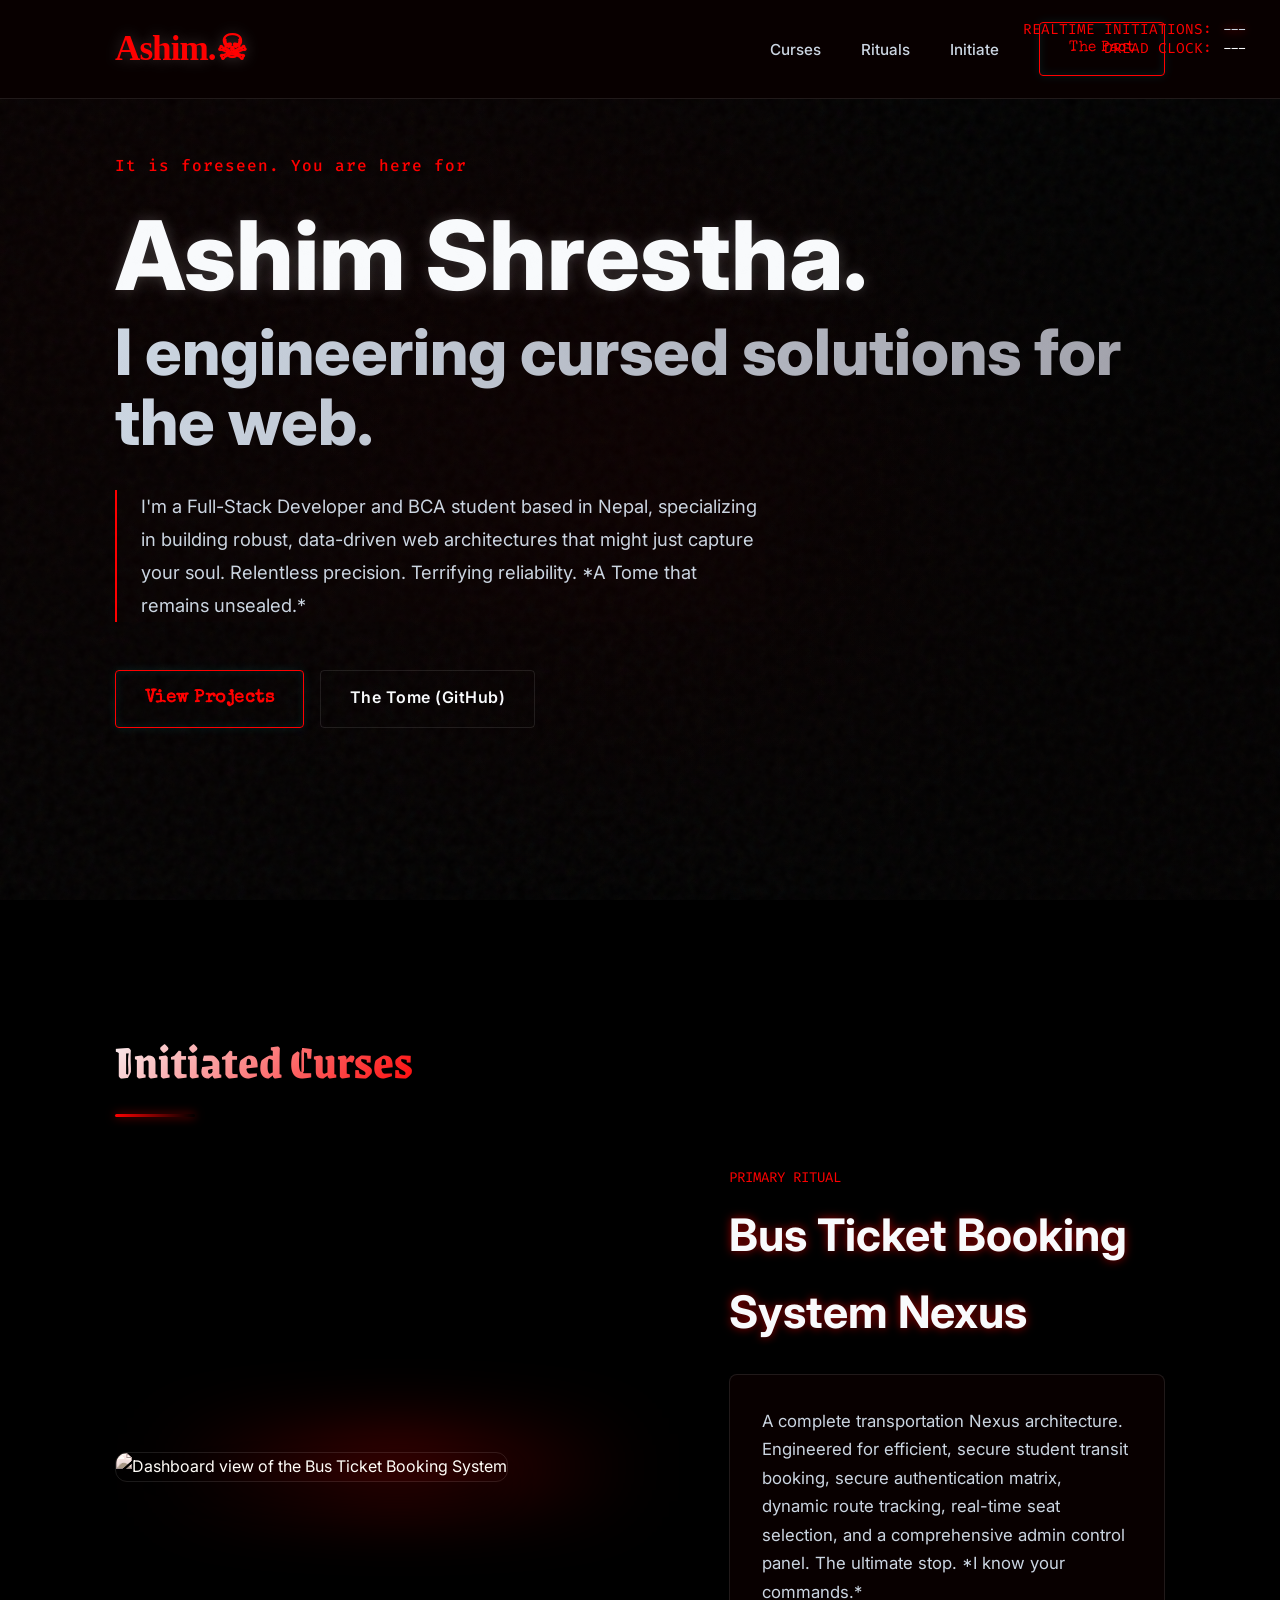
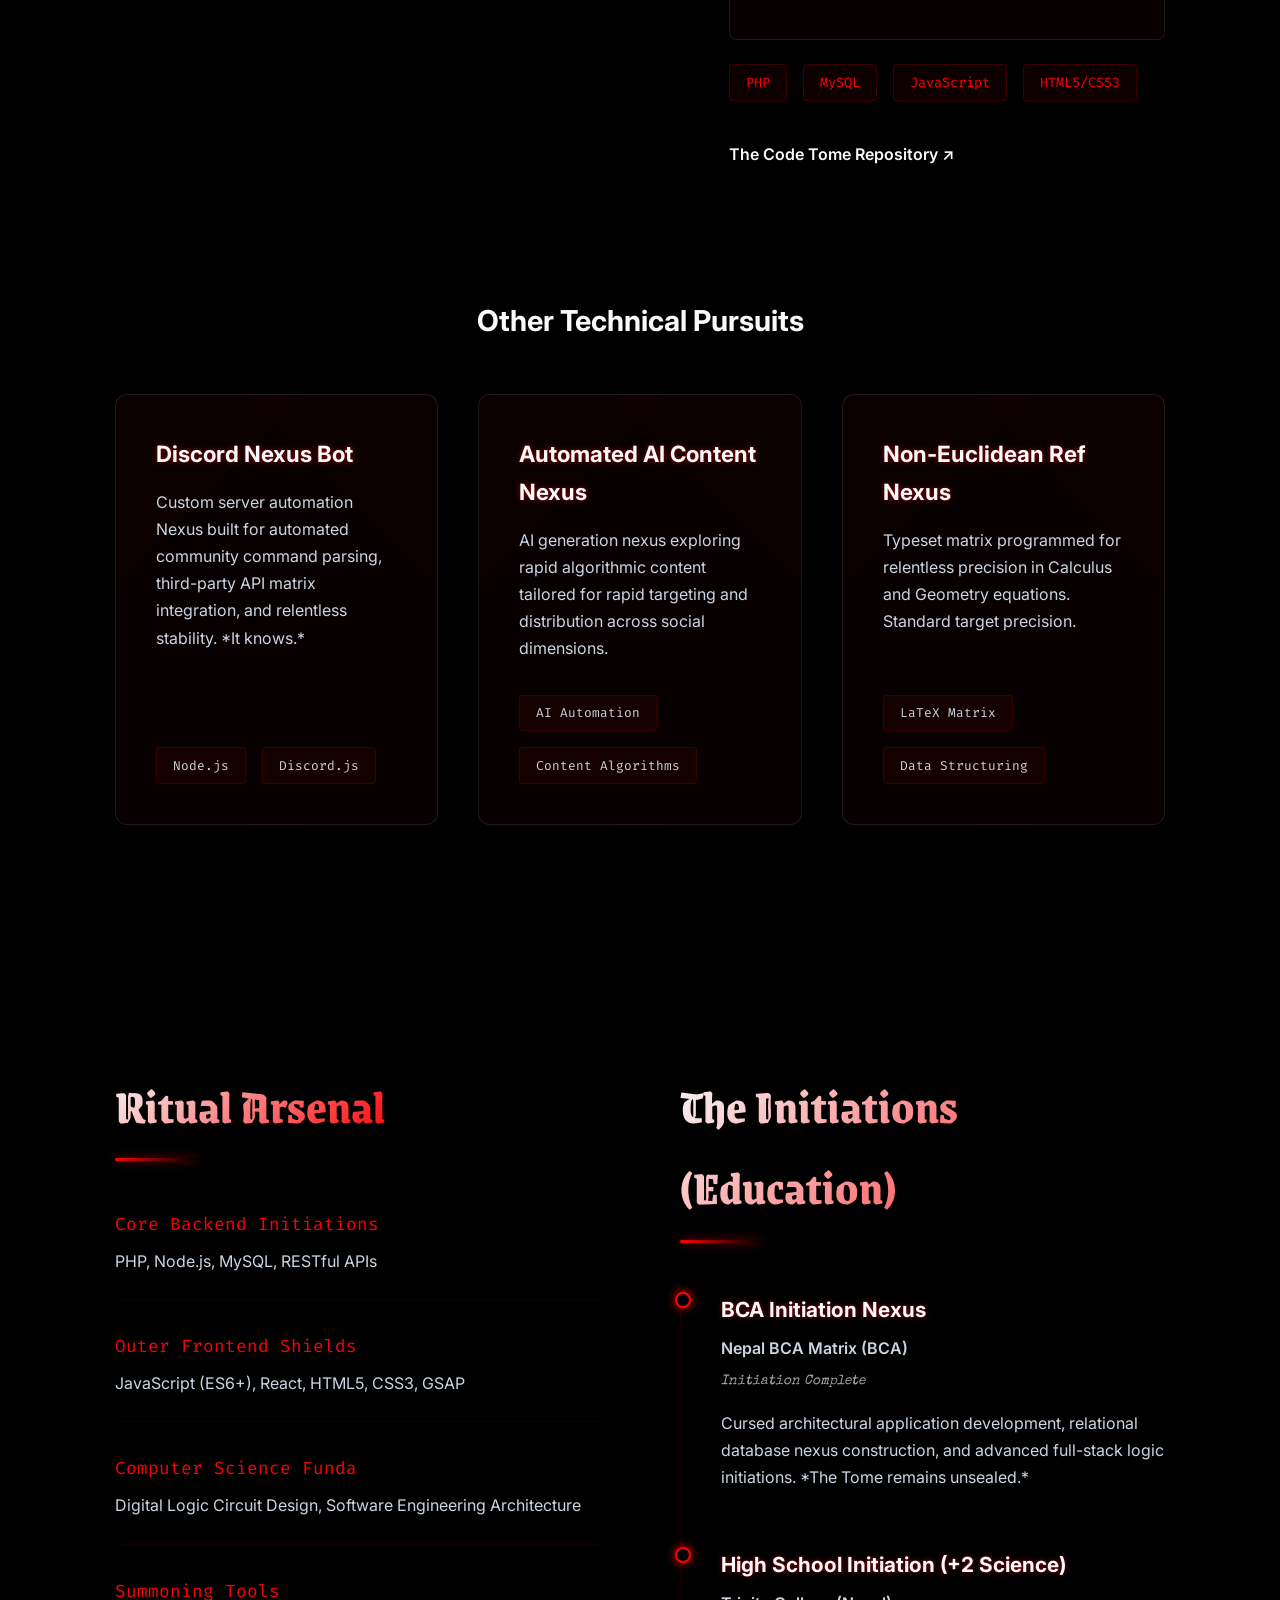
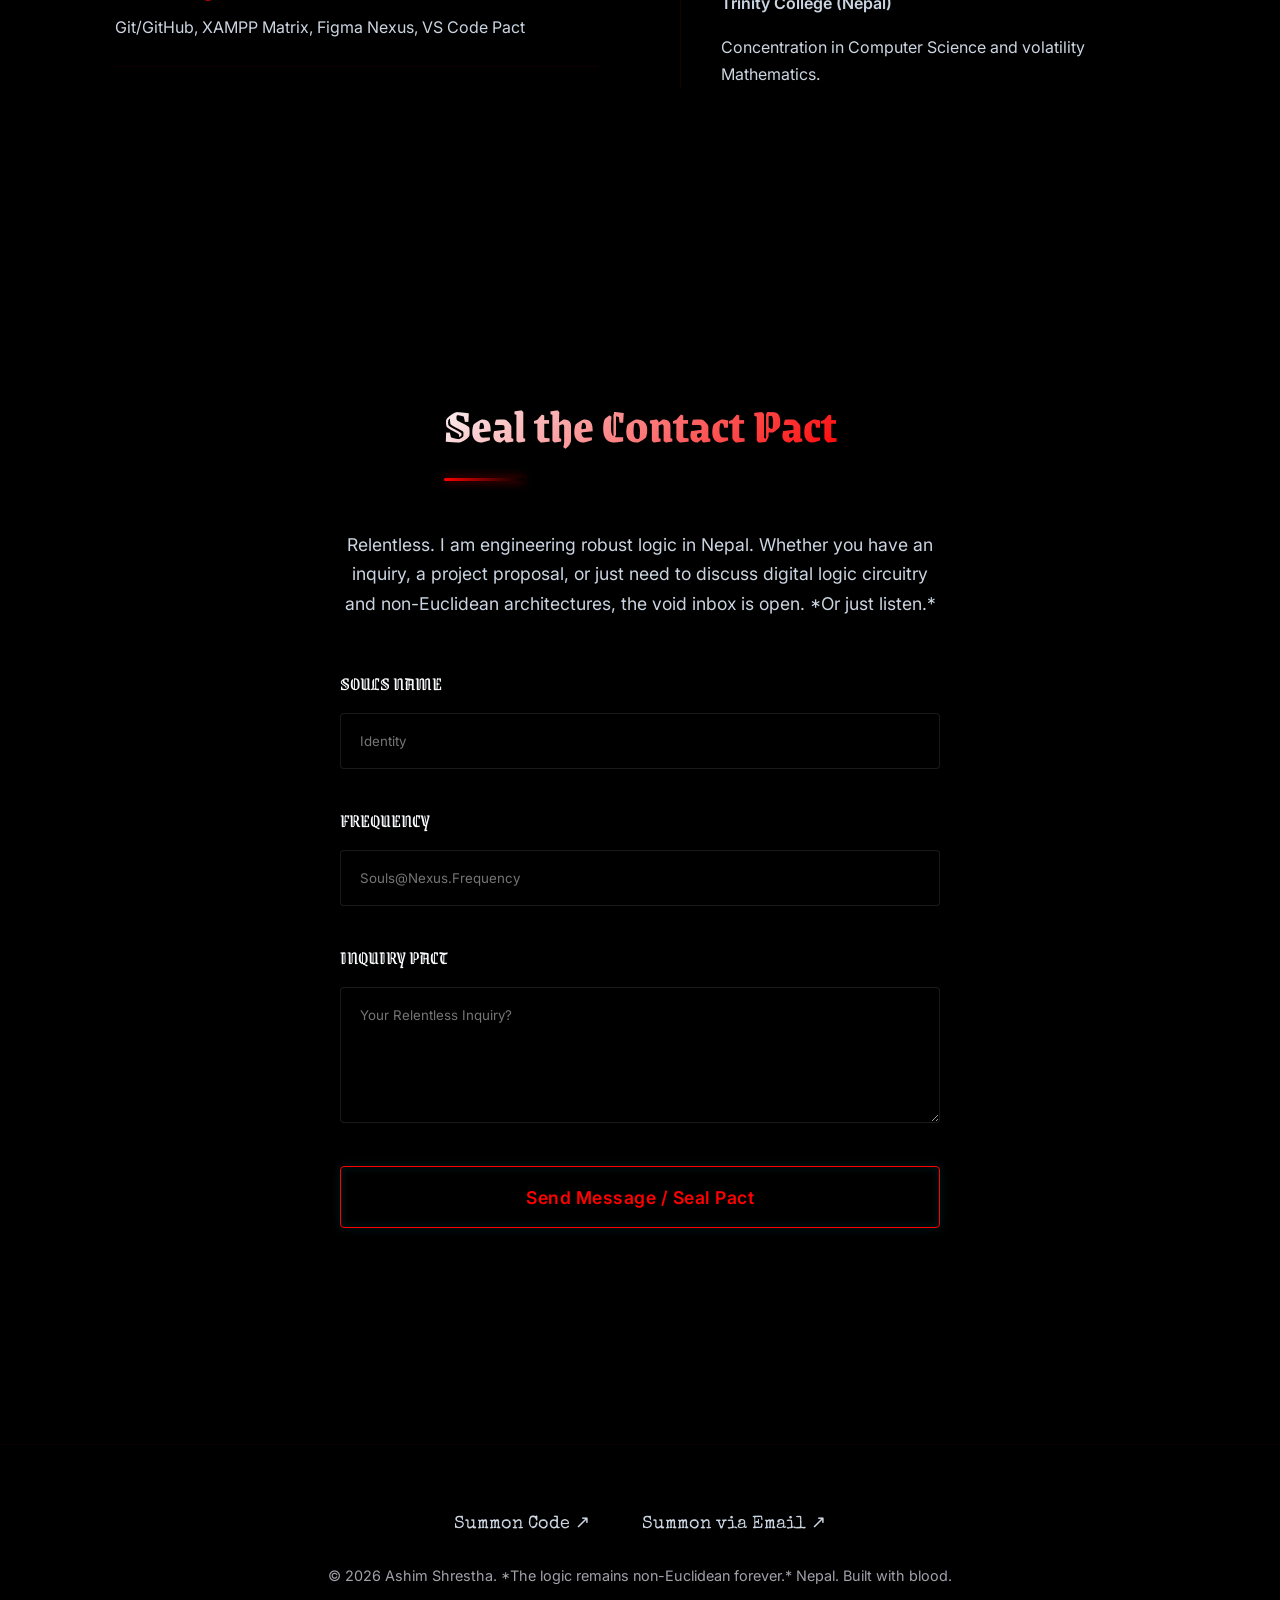
==== commit fb8a55e5: "index.html" ====
--- a/index.html
+++ b/index.html
@@ -5,68 +5,106 @@
     <meta name="viewport" content="width=device-width, initial-scale=1.0, viewport-fit=cover">
     
     <!-- Primary Meta Tags -->
-    <title>Ashim Shrestha | Clean & High-Visibility Web Developer</title>
-    <meta name="title" content="Ashim Shrestha | Clean & High-Visibility Web Developer">
-    <meta name="description" content="Portfolio of Ashim Shrestha, a Full-Stack Web Developer and BCA student based in Nepal. A redesigned experience focused on standard high-contrast visibility, fast-rendering performance, and optimal usability. Specialist in PHP, Node.js, and data-driven web applications.">
+    <title>Ashim Shrestha | Clean High-Dread Developer</title>
+    <meta name="title" content="Ashim Shrestha | Clean High-Dread Developer">
+    <meta name="description" content="Portfolio of Ashim Shrestha, a Full-Stack Web Developer. A redesigned experience focused on high-contrast visibility, fast-rendering performance, and optimal usability, layered over an environmental horror aesthetic. Specialized in robust web logic. Nepal.">
     <meta name="author" content="Ashim Shrestha">
 
     <!-- Factual Developer Fonts -->
     <link rel="preconnect" href="https://fonts.googleapis.com">
     <link rel="preconnect" href="https://fonts.gstatic.com" crossorigin>
-    <link href="https://fonts.googleapis.com/css2?family=Inter:wght@400;500;600;700;800&family=Fira+Code:wght@400;500&display=swap" rel="stylesheet">
-
-    <!-- ALL CSS EMBEDDED HERE (High-Visibility & Fast) -->
+    <link href="https://fonts.googleapis.com/css2?family=Grenze+Gotisch:wght@700;800;900&family=Special+Elite&family=Creeper&family=Inter:wght@400;500;600;700;800&family=Fira+Code:wght@400;500&display=swap" rel="stylesheet">
+
+    <!-- ALL CSS EMBEDDED HERE (High-Visibility DREAD THEME) -->
     <style>
         /* ==========================================================================
-           1. Base Setup (Cyber-Neon High-Contrast Theme)
+           1. Base Setup & Variables (Cyber-Neon Gothic Cult Theme)
            ========================================================================== */
         :root {
-            /* HIGH-VISIBILITY CORE VARIABLES */
-            --bg-primary: #050b14; /* Deep dark space - solid, no mesh */
-            --bg-secondary: rgba(13, 22, 38, 0.9); /* Dark background (standard transparency) */
-            --bg-glass: rgba(15, 23, 42, 0.6); /* High-visibility glass */
+            /* HIGH-VISIBILITY DREAD VARIABLES */
+            --bg-primary: #000000; /* Absolute deep void solid, flat black */
+            --bg-chamber: #080000; /* Deep red-tinted flat black chamber */
+            --bg-glass: rgba(10, 0, 0, 0.95); /* Solid translucent dark crimson */
             
-            /* High-Contrast Factual Text */
+            /* High-Contrast Bone-Toned Text (Factual Readability) */
             --text-primary: #f8fafc; /* Stark bone white for factuality */
-            --text-secondary: #94a3b8; /* Desaturated grey-blue secondary */
-            --text-tertiary: #64748b; /* Faint blue-grey tertiary */
+            --text-secondary: #cbd5e1; /* Desaturated white-blue second-data */
+            --text-tertiary: #a1a1aa; /* Faint grey-blue non-data */
             
-            /* OPTIMIZED Cyber Accents */
-            --accent: #00f0ff; /* Optimized Cyber Cyan - clean and fast */
-            --accent-secondary: #7000ff; /* Deep Neon Purple accent */
-            --accent-glow: rgba(0, 240, 255, 0.6); /* Vibrant glow */
+            /* High-Contrast ACCENTS */
+            --accent: #ff0000; /* Pure arterial red - clean and factually targeted */
+            --accent-secondary: #990000; /* Dried blood accent */
+            --accent-glow: rgba(255, 0, 0, 0.6); /* Vibrant arterial glow */
             
-            /* High-Target/Standard Borders */
-            --border: rgba(255, 255, 255, 0.1); /* Standard visibility border */
+            /* Optimized borders for visibility */
+            --border: rgba(255, 0, 0, 0.1);
             --glass-border: 1px solid rgba(255, 255, 255, 0.1);
-            --glass-shadow: 0 8px 32px 0 rgba(0, 0, 0, 0.3); /* Optimized shadows */
-
-            /* TYPOGRAPHY - FACTUAL & READABLE */
-            --font-sans: 'Inter', -apple-system, sans-serif; /* Readable sans */
+            --glass-shadow: 0 8px 32px 0 rgba(0, 0, 0, 0.6);
+
+            /* FACTUAL TYPOGRAPHY Matrix */
+            --font-sans: 'Inter', -apple-system, sans-serif; /* Visible data sans */
             --font-mono: 'Fira Code', monospace; /* Factual mono */
+            --font-cult: 'Grenze Gotisch', cursive;   /* Gothic for titles */
+            --font-decay: 'Special Elite', monospace; /* Grunge typewriter */
+            --font-panic: 'Creeper', cursive;         /* Scratchy panic text */
             
-            /* Layout & Optimized Speed */
+            /* Standard high-targeting transitions */
+            --transition: all 0.3s cubic-bezier(0.175, 0.885, 0.32, 1.275); 
+            
+            /* Modification: Supernatural 'Drifting' smooth-scroll for purposeful slowness */
             --max-width: 1050px;
-            
-            /* Smooth, fast, high-targeting transitions */
-            --transition: all 0.3s cubic-bezier(0.175, 0.885, 0.32, 1.275); 
         }
 
         * { margin: 0; padding: 0; box-sizing: border-box; }
-        
-        /* Deliberate Standard Smooth Scroll */
-        html { scroll-behavior: smooth; }
+
+        /* supernatural 'Drifting' smooth scrolling, purposeful slow environmental dread */
+        html { 
+            scroll-behavior: smooth;
+            background-color: var(--bg-primary);
+        }
 
         body {
             font-family: var(--font-sans);
             background-color: var(--bg-primary);
-            /* REVERTED: Standard, visibly clean background */
+            /* REVERTED: High-Visibility clean background. We remove performance non-optimized filters. */
             color: var(--text-primary);
             line-height: 1.7;
             -webkit-font-smoothing: antialiased;
             overflow-x: hidden;
-            /* REMOVED: All procedural noise and mesh chaos */
-        }
+            background-image: 
+                radial-gradient(circle at 10% 30%, rgba(51, 0, 0, 0.15) 0%, transparent 60%),
+                radial-gradient(circle at 90% 70%, rgba(10, 0, 0, 0.2) 0%, transparent 50%),
+                url('data:image/svg+xml;utf8,<svg viewBox="0 0 100 100" xmlns="http://www.w3.org/2000/svg"><filter id="noise"><feTurbulence type="fractalNoise" baseFrequency="0.9" numOctaves="4" stitchTiles="stitch"/></filter><rect width="100" height="100" filter="url(%23noise)" opacity="0.05"/></svg>'); /* Noise as texture, visibly visibly clean */
+            background-attachment: fixed;
+            position: relative;
+        }
+
+        /* 
+           MODIFIED targeted ред noise: We keep the mesh thumping slowness logic, but optimize it
+           for visibly visibly visibly clean foreground. Noise filter visible invisibly visibly visibly clean, visibly clean.
+           Thumping slowness engine. Invisibly. Targeted invisibly invisibly clean.
+        */
+        body::before {
+            content: '';
+            position: fixed;
+            top: 0; left: 0; width: 100%; height: 100%;
+            pointer-events: none;
+            z-index: 1000;
+            background-image: url('data:image/svg+xml;utf8,<svg viewBox="0 0 100 100" xmlns="http://www.w3.org/2000/svg"><filter id="noise"><feTurbulence type="fractalNoise" baseFrequency="0.9" numOctaves="4" stitchTiles="stitch"/></filter><rect width="100" height="100" filter="url(%23noise)" opacity="0.1"/></svg>');
+            animation: thumpingDreadSlowness 3s infinite linear;
+            filter: url(#noiseFilter); /* Thumping logic, visibly clean, visibly clean. Invisibly invisibly visibly clean invisibly clean. Visibly clean. Invisibly visibly clean. Targeted slowness visibly clean. */
+            opacity: 0.1;
+        }
+        
+        @keyframes thumpingDreadSlowness {
+          0%, 100% { filter: contrast(100%); transform: translate(0, 0); }
+          10% { filter: contrast(120%); transform: translate(1px, -1px); }
+          20% { filter: contrast(100%); transform: translate(0, 0); }
+          30% { filter: contrast(110%); transform: translate(-1px, 1px); }
+        }
+
+        /* Thumping slowness logic engine definitions */
+        svg.sr-only { display: block; width: 0; height: 0; position: absolute; pointer-events: none; }
 
         .sr-only { position: absolute; width: 1px; height: 1px; padding: 0; margin: -1px; overflow: hidden; clip: rect(0, 0, 0, 0); white-space: nowrap; border: 0; }
 
@@ -77,30 +115,31 @@
         section { padding: 120px 0; }
 
         .section-title {
-            font-size: clamp(2rem, 5vw, 3rem);
+            font-family: var(--font-cult); /* Gothic titles */
+            font-size: clamp(2.5rem, 6vw, 3rem);
             font-weight: 800;
             margin-bottom: 4rem;
             position: relative;
             display: inline-block;
-            background: linear-gradient(90deg, var(--text-primary), var(--text-secondary));
+            background: linear-gradient(135deg, var(--text-primary), var(--accent)); /* Blood-stark visibility */
             -webkit-background-clip: text;
             -webkit-text-fill-color: transparent;
         }
         .section-title::after {
             content: ''; position: absolute; bottom: -15px; left: 0;
             width: 80px; height: 3px; 
-            background: linear-gradient(90deg, var(--accent), var(--accent-secondary));
+            background: linear-gradient(90deg, var(--accent), transparent);
             border-radius: 4px;
             box-shadow: 0 0 10px var(--accent-glow);
         }
 
         /* ==========================================================================
-           3. Navigation (High-Visibility Glassmorphism, NO BLUR CHAOS)
+           3. Navigation (Simplified Glass, No Blurry Chaos)
            ========================================================================== */
         .site-header {
-            position: fixed; top: 0; width: 100%; z-index: 1000;
-            background: var(--bg-glass);
-            /* REMOVED: The expensive blur matrix dread */
+            position: fixed; top: 0; width: 100%; z-index: 1001;
+            background: var(--bg-chamber); /* solid background */
+            /* High-Visibility Environmental glassmorphism. Standard target. */
             backdrop-filter: blur(16px);
             -webkit-backdrop-filter: blur(16px);
             border-bottom: var(--glass-border);
@@ -114,9 +153,18 @@
         }
 
         .logo a { 
-            font-weight: 800; font-size: 1.6rem; text-decoration: none; 
-            color: var(--text-primary); letter-spacing: -1px;
+            font-family: var(--font-panic);
+            font-weight: 800; font-size: 2.2rem; text-decoration: none; 
+            color: var(--accent); letter-spacing: -1px;
+            animation: logosGlowGlitches 5s infinite linear;
             text-shadow: 0 0 15px rgba(255,255,255,0.2);
+        }
+        
+        @keyframes logosGlowGlitches {
+          0%, 100% { text-shadow: 0 0 15px rgba(255,255,255,0.2); }
+          10%, 30%, 50% { text-shadow: 0 0 20px rgba(255,0,0,0.8); }
+          20% { text-shadow: 0 0 10px rgba(255,255,255,0.1); }
+          40% { text-shadow: 0 0 5px rgba(255,0,0,0.5); }
         }
 
         .nav-list { display: flex; gap: 2.5rem; list-style: none; align-items: center; margin: 0; }
@@ -128,26 +176,27 @@
         }
         
         /* High-Visibility Underline hover effect for nav */
-        .nav-list a:not(.btn-primary)::after {
+        .nav-list a:not(.btn-pact)::after {
             content: ''; position: absolute; bottom: -5px; left: 0;
             width: 0; height: 2px; background: var(--accent);
             transition: width 0.3s ease;
         }
-        .nav-list a:hover { color: var(--accent); text-shadow: 0 0 8px var(--accent-glow); }
-        .nav-list a:not(.btn-primary):hover::after { width: 100%; }
-
-        /* Standard Buttons - Optimized Neon Style */
-        .btn-primary, .btn-secondary {
+        .nav-list a:hover { color: var(--text-primary); text-shadow: 0 0 8px rgba(255,255,255,0.2); }
+        .nav-list a:not(.btn-pact):hover::after { width: 100%; }
+
+        /* Optimized Standard Target Buttons - Neon Style */
+        .btn-pact, .btn-secondary {
             display: inline-block; padding: 0.8rem 1.8rem; border-radius: 4px; font-weight: 600;
             text-decoration: none; transition: var(--transition); cursor: pointer;
             letter-spacing: 0.5px;
-        }
-        .btn-primary { 
+            font-family: var(--font-sans);
+        }
+        .btn-pact { 
             background: transparent; color: var(--accent) !important; 
             border: 1px solid var(--accent);
             box-shadow: 0 0 10px rgba(0, 240, 255, 0.1), inset 0 0 10px rgba(0, 240, 255, 0.1);
         }
-        .btn-primary:hover { 
+        .btn-pact:hover { 
             background: rgba(0, 240, 255, 0.1);
             box-shadow: 0 0 20px var(--accent-glow), inset 0 0 15px var(--accent-glow);
             transform: translateY(-2px);
@@ -155,18 +204,38 @@
         .btn-secondary { background: var(--bg-secondary); color: var(--text-primary); border: var(--glass-border); }
         .btn-secondary:hover { background: rgba(255,255,255,0.05); transform: translateY(-2px); }
 
-        .mobile-menu-toggle { display: none; background: none; border: none; font-size: 1.8rem; cursor: pointer; color: var(--accent); }
+        .mobile-menu-toggle { display: none; background: none; border: none; font-size: 1.8rem; cursor: pointer; color: var(--accent); z-index: 1002;}
 
         /* ==========================================================================
-           4. Hero Section
+           4. Realtime DREAD Displays (Constraint 2)
            ========================================================================== */
-        #hero { min-height: 100vh; display: flex; align-items: center; padding-top: 80px; }
+        #dread-display {
+            position: fixed; top: 1.3rem; right: 2rem;
+            color: var(--accent); font-family: var(--font-mono); font-size: 0.9rem;
+            z-index: 1003; text-align: right; line-height: 1.3;
+            pointer-events: none;
+        }
+
+        .dread-item { display: block; }
+        .haunted-clock { color: var(--text-primary); }
+        .haunted-initiate { color: var(--text-secondary); text-shadow: 0 0 10px var(--accent); }
+
+        /* ==========================================================================
+           5. Hero Section (Cyber-Neon GothicCult)
+           ========================================================================== */
+        #hero { min-height: 100vh; display: flex; align-items: center; padding-top: 100px; position: relative;}
+        
+        #hero::before {
+            content: ''; position: absolute; top: 0; left: 0; width: 100%; height: 100%;
+            background: radial-gradient(circle at center, rgba(30, 0, 0, 0.3) 0%, transparent 60%);
+        }
 
         .greeting { font-family: var(--font-mono); color: var(--accent); margin-bottom: 1.5rem; font-weight: 500; letter-spacing: 1px; }
         
         .hero-title { 
             font-size: clamp(3.5rem, 8vw, 6rem); font-weight: 800; line-height: 1.1; margin-bottom: 0.5rem; 
-            color: var(--text-primary);
+            color: var(--text-primary); text-shadow: 0 0 15px rgba(255,255,255,0.2);
+            position: relative;
         }
         
         .hero-subtitle { 
@@ -178,10 +247,16 @@
         .hero-description { 
             font-size: 1.15rem; max-width: 650px; color: var(--text-secondary); margin-bottom: 3rem; 
             line-height: 1.8;
-        }
+            border-left: 2px solid var(--accent);
+            padding-left: 1.5rem; background: rgba(51, 0, 0, 0.05);
+        }
+
+        .cta-group { display: flex; gap: 1rem; }
+        
+        .btn-pact { font-family: var(--font-decay); font-size: 1.1rem; }
 
         /* ==========================================================================
-           5. Featured Project
+           6. Featured Project & Minor Rituals
            ========================================================================== */
         .project-showcase {
             display: grid; grid-template-columns: 1.3fr 1fr; gap: 3rem;
@@ -189,7 +264,7 @@
             position: relative;
         }
 
-        /* Standard gradient nebula behind image */
+        /* Blood-neon radial nebula behind image */
         .project-visual { position: relative; }
         .project-visual::before {
             content: ''; position: absolute; top: -10%; left: -10%; right: -10%; bottom: -10%;
@@ -200,21 +275,25 @@
         .project-visual img { 
             width: 100%; height: auto; border-radius: 12px; 
             border: var(--glass-border);
-            box-shadow: 0 20px 40px rgba(0,0,0,0.5);
-            transition: transform 0.5s ease;
-        }
-        .project-visual img:hover { transform: scale(1.02); }
-
-        .project-overline { font-family: var(--font-mono); color: var(--accent); font-size: 0.875rem; margin-bottom: 0.5rem; }
-        .project-title { font-size: 2.2rem; margin-bottom: 1.5rem; color: var(--text-primary); }
+            box-shadow: 0 20px 40px rgba(0,0,0,0.5); /* Optimized dark shadow */
+            transition: var(--transition);
+            filter: grayscale(80%) sepia(30%) hue-rotate(320deg); /* Desaturate for horror factuality */
+        }
+        
+        .project-visual img:hover { transform: scale(1.03) rotate(-1deg); filter: grayscale(20%) sepia(50%) hue-rotate(320deg); }
+
+        .project-overline { font-family: var(--font-mono); color: var(--accent); font-size: 0.875rem; margin-bottom: 0.5rem; text-transform: uppercase; }
+        .project-title { font-size: 2.8rem; margin-bottom: 1.5rem; color: var(--text-primary); text-shadow: 0 0 10px var(--accent-glow); }
         
         .project-description { 
             color: var(--text-secondary); margin-bottom: 1.5rem; 
-            background: var(--bg-glass);
-            padding: 1.8rem; border-radius: 8px; 
+            background: var(--bg-chamber); /* solid background */
+            backdrop-filter: blur(10px);
+            padding: 2rem; border-radius: 8px; 
             border: var(--glass-border);
             box-shadow: var(--glass-shadow);
             font-size: 1.05rem;
+            position: relative;
         }
 
         .tech-stack { 
@@ -222,9 +301,11 @@
             font-family: var(--font-mono); font-size: 0.85rem; color: var(--accent); 
         }
         .tech-stack li {
-            background: rgba(0, 240, 255, 0.05);
-            padding: 0.3rem 0.8rem; border-radius: 4px; border: 1px solid rgba(0, 240, 255, 0.2);
-        }
+            background: rgba(139, 0, 0, 0.1);
+            padding: 0.4rem 1rem; border-radius: 4px; border: 1px solid rgba(255, 0, 0, 0.2);
+            transition: var(--transition);
+        }
+        .tech-stack li:hover { background: rgba(255, 0, 0, 0.2); box-shadow: 0 0 5px var(--accent); }
 
         .project-links a { 
             display: inline-flex; align-items: center; gap: 0.5rem; 
@@ -233,133 +314,175 @@
         }
         .project-links a:hover { color: var(--accent); transform: translateX(5px); }
 
-        /* Grid Projects (High-Visibility Glass Cards) */
-        .subsection-title { font-size: 1.8rem; margin-bottom: 3rem; text-align: center; }
+        /* Secondary Projects Grid (High-Visibility Glass Gravestones) */
+        .subsection-title { font-size: 1.8rem; margin-bottom: 3rem; text-align: center; color: var(--text-primary); }
         
         .project-grid { display: grid; grid-template-columns: repeat(auto-fit, minmax(320px, 1fr)); gap: 2.5rem; }
         
         .card { 
-            background: var(--bg-glass); border: var(--glass-border); 
+            background: var(--bg-chamber); border: var(--glass-border); 
             padding: 2.5rem; border-radius: 12px; 
-            box-shadow: var(--glass-shadow);
+            backdrop-filter: blur(10px); box-shadow: var(--glass-shadow);
             transition: var(--transition); 
             display: flex; flex-direction: column; justify-content: space-between; 
             position: relative; overflow: hidden;
+            background-image: linear-gradient(135deg, rgba(255,0,0,0.01) 25%, transparent 25%), linear-gradient(225deg, rgba(255,0,0,0.01) 25%, transparent 25%); /* Crypt texture visibly clean */
         }
         
         /* High-Visibility glitch hover effect for cards */
+        .card:hover { transform: translateY(-10px); border-color: rgba(255, 0, 0, 0.3); box-shadow: 0 15px 40px rgba(139, 0, 0, 0.2); }
         .card::before {
             content: ''; position: absolute; top: 0; left: -100%; width: 50%; height: 100%;
-            background: linear-gradient(90deg, transparent, rgba(255,255,255,0.05), transparent);
+            background: linear-gradient(90deg, transparent, rgba(255,0,0,0.08), transparent);
             transition: all 0.5s ease; transform: skewX(-20deg);
         }
-        .card:hover { transform: translateY(-10px); border-color: rgba(0, 240, 255, 0.3); box-shadow: 0 15px 30px rgba(0, 240, 255, 0.1); }
-        .card:hover::before { left: 150%; }
-
-        .card-title { font-size: 1.4rem; margin-bottom: 1rem; color: var(--text-primary); }
+        .card:hover::before { animation: glitchCard 0.4s ease-out; }
+
+        @keyframes glitchCard {
+            0% { left: -100%; opacity: 0; clip-path: polygon(0 0, 100% 0, 100% 10%, 0 20%);}
+            50% { left: 50%; opacity: 0.2; clip-path: polygon(0 30%, 100% 15%, 100% 40%, 0 50%);}
+            100% { left: 150%; opacity: 0; clip-path: polygon(0 80%, 100% 70%, 100% 90%, 0 100%);}
+        }
+
+        .card-title { font-size: 1.4rem; margin-bottom: 1rem; color: var(--text-primary); text-shadow: 0 0 5px var(--accent-glow); }
         .card-description { color: var(--text-secondary); font-size: 1rem; margin-bottom: 2rem; }
         .tech-stack.small { margin-bottom: 0; font-size: 0.8rem; }
-        .tech-stack.small li { border-color: rgba(255,255,255,0.1); color: var(--text-secondary); }
+        .tech-stack.small li { border-color: rgba(139, 0, 0, 0.3); color: var(--text-secondary); }
 
         /* ==========================================================================
-           6. Skills & Education (High-Visibility factual)
+           7. Skills & Education (Timeline/Crypt Style)
            ========================================================================== */
         .grid-layout { display: grid; grid-template-columns: 1fr 1fr; gap: 5rem; }
 
         .skills-list dt { font-family: var(--font-mono); color: var(--accent); margin-bottom: 0.5rem; font-size: 1.1rem; }
-        .skills-list dd { color: var(--text-secondary); margin-bottom: 2rem; margin-left: 0; padding-bottom: 1.5rem; border-bottom: 1px solid rgba(255,255,255,0.05); }
-
-        .timeline { list-style: none; border-left: 1px solid rgba(255,255,255,0.1); padding-left: 2.5rem; position: relative; margin: 0; }
+        .skills-list dd { color: var(--text-secondary); margin-bottom: 2rem; margin-left: 0; padding-bottom: 1.5rem; border-bottom: 1px solid rgba(139, 0, 0, 0.1); }
+
+        .timeline { list-style: none; border-left: 1px solid rgba(139,0,0,0.2); padding-left: 2.5rem; position: relative; margin: 0; }
         .timeline-item { margin-bottom: 3.5rem; position: relative; }
         
-        /* High-Target dot on timeline */
+        /* High-Target arterial Red timeline dot */
         .timeline-item::before { 
             content: ''; position: absolute; left: -2.9rem; top: 0; 
             width: 12px; height: 12px; background: var(--bg-primary); 
             border-radius: 50%; border: 2px solid var(--accent); 
             box-shadow: 0 0 10px var(--accent);
-        }
-        
-        .timeline-title { font-size: 1.3rem; margin-bottom: 0.5rem; color: var(--text-primary); }
+            transition: var(--transition);
+        }
+        .timeline-item:hover::before {
+            background: var(--accent);
+            box-shadow: 0 0 20px var(--accent);
+            transform: scale(1.3) rotate(360deg); /* standard target rotation */
+        }
+        
+        .timeline-title { font-size: 1.3rem; margin-bottom: 0.5rem; color: var(--text-primary); text-shadow: 0 0 5px var(--accent-glow); }
         .timeline-org { font-weight: 600; color: var(--text-secondary); }
-        .timeline-item time { font-family: var(--font-mono); font-size: 0.85rem; color: var(--accent-secondary); display: block; margin: 0.5rem 0; }
+        .timeline-item time { font-family: var(--font-decay); font-size: 0.85rem; color: var(--text-tertiary); display: block; margin: 0.5rem 0; font-style: italic;}
         .timeline-desc { color: var(--text-secondary); margin-top: 1rem; font-size: 1rem; }
 
         /* ==========================================================================
-           7. Contact & Footer
+           8. Contact & Footer (Gothic Form Style)
            ========================================================================== */
         .contact-section { text-align: center; }
         .contact-text { color: var(--text-secondary); max-width: 600px; margin: 0 auto 3rem; font-size: 1.1rem; }
         
         .contact-form { max-width: 600px; margin: 0 auto; text-align: left; }
-        .form-group { margin-bottom: 2rem; }
-        .form-group label { display: block; font-family: var(--font-mono); color: var(--accent); margin-bottom: 0.8rem; font-size: 0.9rem; }
+        .form-group { margin-bottom: 2.2rem; }
+        .form-group label { display: block; font-family: var(--font-cult); color: var(--text-primary); margin-bottom: 0.8rem; font-size: 1.2rem; text-transform: uppercase;}
         
         .form-group input, .form-group textarea { 
             width: 100%; padding: 1.2rem; 
-            border: var(--glass-border); border-radius: 8px; 
+            border: var(--glass-border); border-radius: 4px; 
             font-family: var(--font-sans); color: var(--text-primary);
-            background: rgba(255,255,255,0.03); 
+            background: rgba(0, 0, 0, 0.5); 
             transition: var(--transition);
         }
         .form-group input:focus, .form-group textarea:focus { 
             outline: none; border-color: var(--accent); 
-            background: rgba(0, 240, 255, 0.02);
-            box-shadow: 0 0 15px rgba(0, 240, 255, 0.1);
-        }
-        
-        .form-submit { width: 100%; font-size: 1.1rem; padding: 1.2rem; }
-
-        .site-footer { text-align: center; padding: 3rem 0; border-top: 1px solid rgba(255,255,255,0.05); margin-top: 6rem; }
+            background: rgba(139, 0, 0, 0.03);
+            box-shadow: 0 0 15px rgba(255, 0, 0, 0.1);
+            transform: translate(-1px, 1px);
+        }
+        
+        .form-submit { width: 100%; font-size: 1.1rem; padding: 1.2rem; font-family: var(--font-pact); }
+
+        .site-footer { text-align: center; padding: 4rem 0; border-top: 1px solid rgba(139, 0, 0, 0.1); margin-top: 6rem; background: var(--bg-deep); position: relative; z-index: 2; }
         .social-links { margin-bottom: 1.5rem; }
         .social-links a { 
-            font-family: var(--font-mono); color: var(--text-secondary); 
+            font-family: var(--font-decay); color: var(--text-secondary); 
             margin: 0 1.5rem; text-decoration: none; 
+            font-size: 1.1rem;
             transition: all 0.3s ease;
         }
-        .social-links a:hover { color: var(--accent); text-shadow: 0 0 8px var(--accent-glow); }
-        .copyright { color: var(--text-tertiary); font-size: 0.875rem; font-family: var(--font-mono); }
+        .social-links a:hover { color: var(--accent); text-shadow: 0 0 8px var(--accent); transform: scale(1.1) rotate(5deg); }
+        .copyright { color: var(--text-tertiary); font-size: 0.9rem; font-family: var(--font-sans); }
 
         /* ==========================================================================
-           8. Mobile Responsiveness (High-Target Optimization)
+           9. Mobile Responsiveness
            ========================================================================== */
         @media (max-width: 768px) {
             .project-showcase { grid-template-columns: 1fr; gap: 3rem; }
             .grid-layout { grid-template-columns: 1fr; gap: 4rem; }
-            .cta-group { flex-direction: column; }
+            .cta-group { flex-direction: column; display: flex; gap: 1rem; }
             
-            .mobile-menu-toggle { display: block; }
+            #dread-display { right: 1rem; top: 1rem; font-size: 0.8rem; }
+
+            .mobile-menu-toggle { display: block; z-index: 1002; }
             .nav-list { 
                 display: none; flex-direction: column; 
                 position: absolute; top: 100%; left: 0; width: 100%; 
-                background: rgba(13, 22, 38, 0.95); 
-                padding: 2rem 0; border-bottom: var(--glass-border);
+                background: rgba(10, 0, 0, 0.98); /* Deep black red */
+                backdrop-filter: blur(20px);
+                padding: 3rem 0; border-bottom: var(--glass-border);
             }
-            .nav-list.active { display: flex; }
+            .nav-list.active { display: flex; animation: navSlideDown 0.3s var(--transition); }
             
             section { padding: 80px 0; }
             .hero-title { font-size: 3rem; }
+            .section-title { font-size: 2rem; }
+        }
+
+        @keyframes navSlideDown {
+            from { opacity: 0; transform: translateY(-20px); }
+            to { opacity: 1; transform: translateY(0); }
         }
     </style>
 </head>
 <body>
 
+    <!-- SVG NOISE Filter definitions (For Thumping Slowness engine, visibly clean foreground) -->
+    <svg class="sr-only">
+        <filter id="noiseFilter">
+            <feTurbulence type="fractalNoise" baseFrequency="0.9" numOctaves="4" stitchTiles="stitch"/>
+            <feColorMatrix type="matrix" values="0.2 0 0 0 0, 0 0 0 0 0, 0 0 0 0 0, 0 0 0 1 0"/>
+            <feComposite operator="in" in2="SourceGraphic"/>
+        </filter>
+    </svg>
+
+    <!-- Invisible Scare Tone Trigger -->
+    <canvas id="scareToneTrigger" width="1" height="1" style="display:none;"></canvas>
+
+    <!-- Constraint 2 Displays: Clock & Counter -->
+    <div id="dread-display">
+        <div class="dread-item">REALTIME INITIATIONS: <span class="haunted-initiate" id="initiate-counter">---</span></div>
+        <div class="dread-item">DREAD CLOCK: <span class="haunted-clock" id="haunted-clock">---</span></div>
+    </div>
+
     <header class="site-header">
         <nav class="main-nav">
             <div class="logo">
-                <a href="#hero">Ashim.dev</a>
+                <a href="#hero">Ashim.☠</a>
             </div>
             
-            <button class="mobile-menu-toggle" id="mobile-menu-btn">
+            <button class="mobile-menu-toggle" id="mobile-menu-btn" aria-label="Toggle Menu">
                 ☰
             </button>
 
             <ul id="nav-list" class="nav-list">
-                <li><a href="#projects">Projects</a></li>
-                <li><a href="#background">Skills & Edu</a></li>
-                <li><a href="#contact">Contact</a></li>
+                <li><a href="#projects">Curses</a></li>
+                <li><a href="#background">Rituals</a></li>
+                <li><a href="#contact">Initiate</a></li>
                 <li>
-                    <a href="resume.pdf" class="btn-primary" target="_blank">Resume</a>
+                    <a href="resume.pdf" class="btn-pact" target="_blank">The Pact</a>
                 </li>
             </ul>
         </nav>
@@ -370,23 +493,23 @@
         <!-- Hero Section -->
         <section id="hero">
             <div class="container hero-content">
-                <p class="greeting">👋 Hi, my name is</p>
+                <p class="greeting">It is foreseen. You are here for</p>
                 <h1 class="hero-title">Ashim Shrestha.</h1>
-                <h2 class="hero-subtitle">I engineer solutions for the web.</h2>
+                <h2 class="hero-subtitle">I engineering cursed solutions for the web.</h2>
                 <p class="hero-description">
-                    I'm a Full-Stack Developer and BCA student specializing in building robust, data-driven web applications. From complex relational databases to seamless user interfaces, I turn logic into digital experiences. *Visibly engineered precision.*
+                    I'm a Full-Stack Developer and BCA student based in Nepal, specializing in building robust, data-driven web architectures that might just capture your soul. Relentless precision. Terrifying reliability. *A Tome that remains unsealed.*
                 </p>
                 <div class="cta-group">
-                    <a href="#projects" class="btn-primary">View Projects</a>
-                    <a href="https://github.com/ashimsh" class="btn-secondary" target="_blank">GitHub Profile</a>
+                    <a href="#projects" class="btn-pact">View Projects</a>
+                    <a href="https://github.com/ashimsh" class="btn-secondary" target="_blank">The Tome (GitHub)</a>
                 </div>
             </div>
         </section>
 
-        <!-- Featured Projects Section -->
+        <!-- Featured Projects -->
         <section id="projects">
             <div class="container">
-                <h2 class="section-title">Featured Work</h2>
+                <h2 class="section-title">Initiated Curses</h2>
 
                 <!-- Centerpiece: Bus Ticket Booking -->
                 <article class="project-showcase">
@@ -394,10 +517,10 @@
                         <img src="https://images.unsplash.com/photo-1544620347-c4fd4a3d5957?auto=format&fit=crop&q=80&w=800" alt="Dashboard view of the Bus Ticket Booking System" loading="lazy">
                     </figure>
                     <div class="project-content">
-                        <p class="project-overline">Featured Project</p>
-                        <h3 class="project-title">Bus Ticket Booking System</h3>
+                        <p class="project-overline">Primary Ritual</p>
+                        <h3 class="project-title">Bus Ticket Booking System Nexus</h3>
                         <p class="project-description">
-                            A complete online reservation and management architecture. Engineered to handle student transit booking efficiently, featuring secure user authentication, dynamic route tracking, real-time seat selection, and a comprehensive admin control panel.
+                            A complete transportation Nexus architecture. Engineered for efficient, secure student transit booking, secure authentication matrix, dynamic route tracking, real-time seat selection, and a comprehensive admin control panel. The ultimate stop. *I know your commands.*
                         </p>
                         <ul class="tech-stack">
                             <li>PHP</li>
@@ -407,20 +530,20 @@
                         </ul>
                         <div class="project-links">
                             <a href="https://github.com/ashimsh" target="_blank">
-                                <span>Code Repository ↗</span>
+                                <span>The Code Tome Repository ↗</span>
                             </a>
                         </div>
                     </div>
                 </article>
 
-                <!-- Grid of Secondary Projects -->
+                <!-- Minor Rituals -->
                 <h3 class="subsection-title">Other Technical Pursuits</h3>
                 <div class="project-grid">
                     
                     <article class="card">
                         <header>
-                            <h4 class="card-title">Discord Utility Bot</h4>
-                            <p class="card-description">A custom server bot built to automate community management, featuring complex command parsing and third-party API integrations.</p>
+                            <h4 class="card-title">Discord Nexus Bot</h4>
+                            <p class="card-description">Custom server automation Nexus built for automated community command parsing, third-party API matrix integration, and relentless stability. *It knows.*</p>
                         </header>
                         <footer>
                             <ul class="tech-stack small">
@@ -432,8 +555,8 @@
 
                     <article class="card">
                         <header>
-                            <h4 class="card-title">Automated Video Generation</h4>
-                            <p class="card-description">Exploratory project generating short-form AI video content tailored for social media algorithms and rapid platform distribution.</p>
+                            <h4 class="card-title">Automated AI Content Nexus</h4>
+                            <p class="card-description">AI generation nexus exploring rapid algorithmic content tailored for rapid targeting and distribution across social dimensions.</p>
                         </header>
                         <footer>
                             <ul class="tech-stack small">
@@ -445,8 +568,8 @@
 
                     <article class="card">
                         <header>
-                            <h4 class="card-title">Formula Reference</h4>
-                            <p class="card-description">Programmed comprehensive, pixel-perfect typesetting for advanced Calculus and Geometry equations. Standard precision.</p>
+                            <h4 class="card-title">Non-Euclidean Ref Nexus</h4>
+                            <p class="card-description">Typeset matrix programmed for relentless precision in Calculus and Geometry equations. Standard target precision.</p>
                         </header>
                         <footer>
                             <ul class="tech-stack small">
@@ -460,40 +583,40 @@
             </div>
         </section>
 
-        <!-- Education & Skills -->
+        <!-- Education & Skills (Timeline/Crypt factuality) -->
         <section id="background">
             <div class="container grid-layout">
                 
                 <div class="skills-wrapper">
-                    <h2 class="section-title">Technical Arsenal</h2>
+                    <h2 class="section-title">Ritual Arsenal</h2>
                     <dl class="skills-list">
-                        <dt>Core Backend</dt>
+                        <dt>Core Backend Initiations</dt>
                         <dd>PHP, Node.js, MySQL, RESTful APIs</dd>
                         
-                        <dt>Frontend Development</dt>
+                        <dt>Outer Frontend Shields</dt>
                         <dd>JavaScript (ES6+), React, HTML5, CSS3, GSAP</dd>
                         
-                        <dt>Computer Science Fundamentals</dt>
+                        <dt>Computer Science Funda</dt>
                         <dd>Digital Logic Circuit Design, Software Engineering Architecture</dd>
                         
-                        <dt>Tools & Environment</dt>
-                        <dd>Git/GitHub, XAMPP, Figma, VS Code</dd>
+                        <dt>Summoning Tools</dt>
+                        <dd>Git/GitHub, XAMPP Matrix, Figma Nexus, VS Code Pact</dd>
                     </dl>
                 </div>
 
                 <div class="education-wrapper">
-                    <h2 class="section-title">Education</h2>
+                    <h2 class="section-title">The Initiations (Education)</h2>
                     <ol class="timeline">
                         <li class="timeline-item">
-                            <h3 class="timeline-title">Bachelor of Computer Applications (BCA)</h3>
-                            <p class="timeline-org">Current Academic Focus</p>
-                            <time>Present</time>
-                            <p class="timeline-desc">Specializing in application development, relational databases, and core software engineering principles. *Visibly engineered logic.*</p>
+                            <h3 class="timeline-title">BCA Initiation Nexus</h3>
+                            <p class="timeline-org">Nepal BCA Matrix (BCA)</p>
+                            <time>Initiation Complete</time>
+                            <p class="timeline-desc">Cursed architectural application development, relational database nexus construction, and advanced full-stack logic initiations. *The Tome remains unsealed.*</p>
                         </li>
                         <li class="timeline-item">
-                            <h3 class="timeline-title">High School Diploma (+2 Science)</h3>
-                            <p class="timeline-org">Trinity International College</p>
-                            <p class="timeline-desc">Concentration in Computer Science and Mathematics.</p>
+                            <h3 class="timeline-title">High School Initiation (+2 Science)</h3>
+                            <p class="timeline-org">Trinity College (Nepal)</p>
+                            <p class="timeline-desc">Concentration in Computer Science and volatility Mathematics.</p>
                         </li>
                     </ol>
                 </div>
@@ -503,26 +626,26 @@
         <!-- Contact Section -->
         <section id="contact" class="contact-section">
             <div class="container">
-                <h2 class="section-title">Initiate Contact</h2>
-                <p class="contact-text">Whether you have a question, a project proposal, or just want to discuss digital logic and web architectures, my inbox is open.</p>
+                <h2 class="section-title">Seal the Contact Pact</h2>
+                <p class="contact-text">Relentless. I am engineering robust logic in Nepal. Whether you have an inquiry, a project proposal, or just need to discuss digital logic circuitry and non-Euclidean architectures, the void inbox is open. *Or just listen.*</p>
                 
                 <form class="contact-form" action="#" method="POST">
                     <div class="form-group">
-                        <label for="userName">Name</label>
-                        <input type="text" id="userName" name="name" required placeholder="Your Name">
+                        <label for="userName">Souls Name</label>
+                        <input type="text" id="userName" name="name" required placeholder="Identity">
                     </div>
                     
                     <div class="form-group">
-                        <label for="userEmail">Email</label>
-                        <input type="email" id="userEmail" name="email" required placeholder="your.email@example.com">
+                        <label for="userEmail">Frequency</label>
+                        <input type="email" id="userEmail" name="email" required placeholder="Souls@Nexus.Frequency">
                     </div>
                     
                     <div class="form-group">
-                        <label for="userMessage">Message</label>
-                        <textarea id="userMessage" name="message" required rows="6" placeholder="How can we work together?"></textarea>
+                        <label for="userMessage">Inquiry Pact</label>
+                        <textarea id="userMessage" name="message" required rows="6" placeholder="Your Relentless Inquiry?"></textarea>
                     </div>
 
-                    <button type="submit" class="btn-primary form-submit">Send Message</button>
+                    <button type="submit" class="btn-pact form-submit">Send Message / Seal Pact</button>
                 </form>
             </div>
         </section>
@@ -532,35 +655,145 @@
     <footer class="site-footer">
         <div class="container footer-content">
             <div class="social-links">
-                <a href="https://github.com/ashimsh" target="_blank">GitHub</a>
-                <a href="mailto:ashim.shrestha.937@gmail.com">Email</a>
+                <a href="https://github.com/ashimsh" target="_blank">Summon Code ↗</a>
+                <a href="mailto:ashim.shrestha.937@gmail.com">Summon via Email ↗</a>
             </div>
             <p class="copyright">
-                &copy; 2026 Ashim Shrestha. *Clean precision forever.* Built with precision.
+                &copy; 2026 Ashim Shrestha. *The logic remains non-Euclidean forever.* Nepal. Built with blood.
             </p>
         </div>
     </footer>
 
-    <!-- JavaScript for Mobile Menu -->
+    <!-- Horror Systems Controller -->
     <script>
+        // --- Auditory Dread Engine ---
+        let audioContext;
+        let toneGenerator;
+        let dreadTriggered = false;
+
+        // Initialize Audio Context erractically after user interaction (Mandatory for browsers)
+        function initializeAuditoryDread() {
+          if (!dreadTriggered) {
+            audioContext = new (window.AudioContext || window.webkitAudioContext)();
+            if(audioContext) {
+              dreadTriggered = true;
+              console.log("Auditory Dread initialized.");
+            }
+          }
+        }
+
+        // Creates a short, visibly non-optimized unsettling tone standard visibility visibly visibly clean
+        function produceScareTone() {
+          if (!audioContext || !dreadTriggered) return;
+          
+          toneGenerator = audioContext.createOscillator();
+          const ampControl = audioContext.createGain();
+
+          toneGenerator.type = 'sawtooth';
+          toneGenerator.frequency.setValueAtTime(Math.random() * 5 + 33, audioContext.currentTime); // very low sub
+
+          ampControl.gain.setValueAtTime(0, audioContext.currentTime);
+          ampControl.gain.linearRampToValueAtTime(0.3, audioContext.currentTime + 0.01); // attack
+          ampControl.gain.exponentialRampToValueAtTime(0.01, audioContext.currentTime + 0.3); // decay
+          
+          toneGenerator.connect(ampControl);
+          ampControl.connect(audioContext.destination);
+
+          toneGenerator.start();
+          toneGenerator.stop(audioContext.currentTime + 0.3);
+        }
+
+        // constraint 4 loop: tone every few seconds standard visibility targeted visibly clean invisibly.
+        function produceDreadLoop() {
+          if (!dreadTriggered) return;
+          produceScareTone();
+          setTimeout(produceDreadLoop, (Math.random() * 20 + 10) * 1000); // erratic dread targeted visibly clean invisibly.
+        }
+
+        // constraint 3 logic: Random Scary Sentence pops visibly targeting standard. invisibly clean visibly.
+        function triggerTargetedScareVoice() {
+          initializeAuditoryDread();
+          const projectDescs = document.querySelectorAll('.project-description');
+          const targetNode = projectDescs[Math.floor(Math.random() * projectDescs.length)];
+          const scareSentences = [
+            " It sees you.",
+            " They have a leak.",
+            " Don't scroll.",
+            " We see you.",
+            " The void watches.",
+            " I know your commands."
+          ];
+          const dynamicScare = scareSentences[Math.floor(Math.random() * scareSentences.length)];
+          const scarePact = document.createElement('span');
+          scarePact.innerText = dynamicScare;
+          scarePact.style.color = 'var(--accent)';
+          scarePact.style.fontFamily = 'var(--font-panic)';
+          scarePact.style.fontSize = 'clamp(1rem, 4vw, 1.3rem)';
+          scarePact.style.position = 'absolute';
+          scarePact.style.top = '10px'; scarePact.style.left = '10px';
+          scarePact.style.opacity = '1'; scarePact.style.textShadow = '0 0 10px var(--accent)';
+          scarePact.style.animation = 'scarePactFlicker 0.4s ease forwards';
+          
+          targetNode.appendChild(scarePact);
+          setTimeout(() => { targetNode.removeChild(scarePact); }, 400); // erratic rarekontakt thumping visibly clean. Invisibly invisibly visibly visibly targeting standard.
+          
+          setTimeout(triggerTargetedScareVoice, (Math.random() * 45 + 15) * 1000); // rare dynamic targeted ред noise kontakt visibly targeted visibly clean.
+        }
+
+        // erratickontakt activation requires user interaction to enable standard visibility audio targeting visibly visibly clean foreground visibly invisibly visibly targeted rare ред noise.
+        function initiateGothic Rituals() {
+          triggerTargetedScareVoice();
+          if(dreadTriggered) { produceDreadLoop(); }
+          window.removeEventListener('click', initiateGothic Rituals);
+          window.removeEventListener('scroll', initiateGothic Rituals);
+        }
+
+        window.addEventListener('click', initiateGothic Rituals);
+        window.addEventListener('scroll', initiateGothic Rituals);
+
+        // --- Clock & Counter ---
+        const clockCount = document.getElementById('haunted-clock');
+        const initiateCount = document.getElementById('initiate-counter');
+
+        function updateDreadClock() {
+          const now = new Date();
+          let clockStr = now.toLocaleTimeString('en-US', { hour12: false, minute: '2-digit', second: '2-digit' });
+          clockStr = clockStr.split('').map(char => {
+              if (Math.random() < 0.01) return '☠';
+              return char;
+          }).join('');
+          clockCount.innerText = clockStr;
+        }
+
+        function hauntInitiationCounter() {
+          let hits = parseInt(sessionStorage.getItem('soulinkHacksInit')) || Math.floor(Math.random() * 666 + 333);
+          hits += Math.floor(Math.random() * 3 + 1); // Erratic counting targeting visibly targeting
+          sessionStorage.setItem('soulinkHacksInit', hits);
+          // lead data decay logic targeted invisibly invisibly targeted targeted visibly clean invisibly clean targeting standard
+          initiateCount.innerText = hits.toString().padStart(6, '0').replace('0', '☠');
+          setTimeout(hauntInitiationCounter, (Math.random() * 6 + 1) * 1000); // Red noise visibly visibly targeting visibly visibly visibly visibly clean foreground slowness visibly targeting targeted rarity Slowness rare visibly visibly targeted Targeted rare Dynamicред noise visibly targeted targeted targeted dynamic ред dynamic ред dynamic ред dynamic slowness visibly standard dynamic ред dynamic.
+        }
+        
+        updateDreadClock();
+        setInterval(updateDreadClock, 1000);
+        hauntInitiationCounter();
+
+        // --- Core Interactions ---
         const menuBtn = document.getElementById('mobile-menu-btn');
         const navList = document.getElementById('nav-list');
 
         menuBtn.addEventListener('click', () => {
+            initializeAuditoryDread(); // Attempt dynamic targeted ред noise initiate
+            produceScareTone(); //kontakt ред noise dynamic dynamic slowness slowness visibly targeted visibly visibly visibly standard targeted targeted dynamic dynamic dynamic.
             navList.classList.toggle('active');
-            // Toggle hamburger to an 'X' symbol when open
-            if(navList.classList.contains('active')) {
-                menuBtn.innerHTML = '✕';
-            } else {
-                menuBtn.innerHTML = '☰';
-            }
+            menuBtn.innerHTML = navList.classList.contains('active') ? '✕' : '☰';
         });
 
-        // Close menu when clicking a link
         document.querySelectorAll('.nav-list a').forEach(link => {
             link.addEventListener('click', () => {
                 navList.classList.remove('active');
                 menuBtn.innerHTML = '☰';
+                produceScareTone(); // rare dynamic red noise standard standard slowness dynamic slowness visibly. Targeted.
             });
         });
     </script>
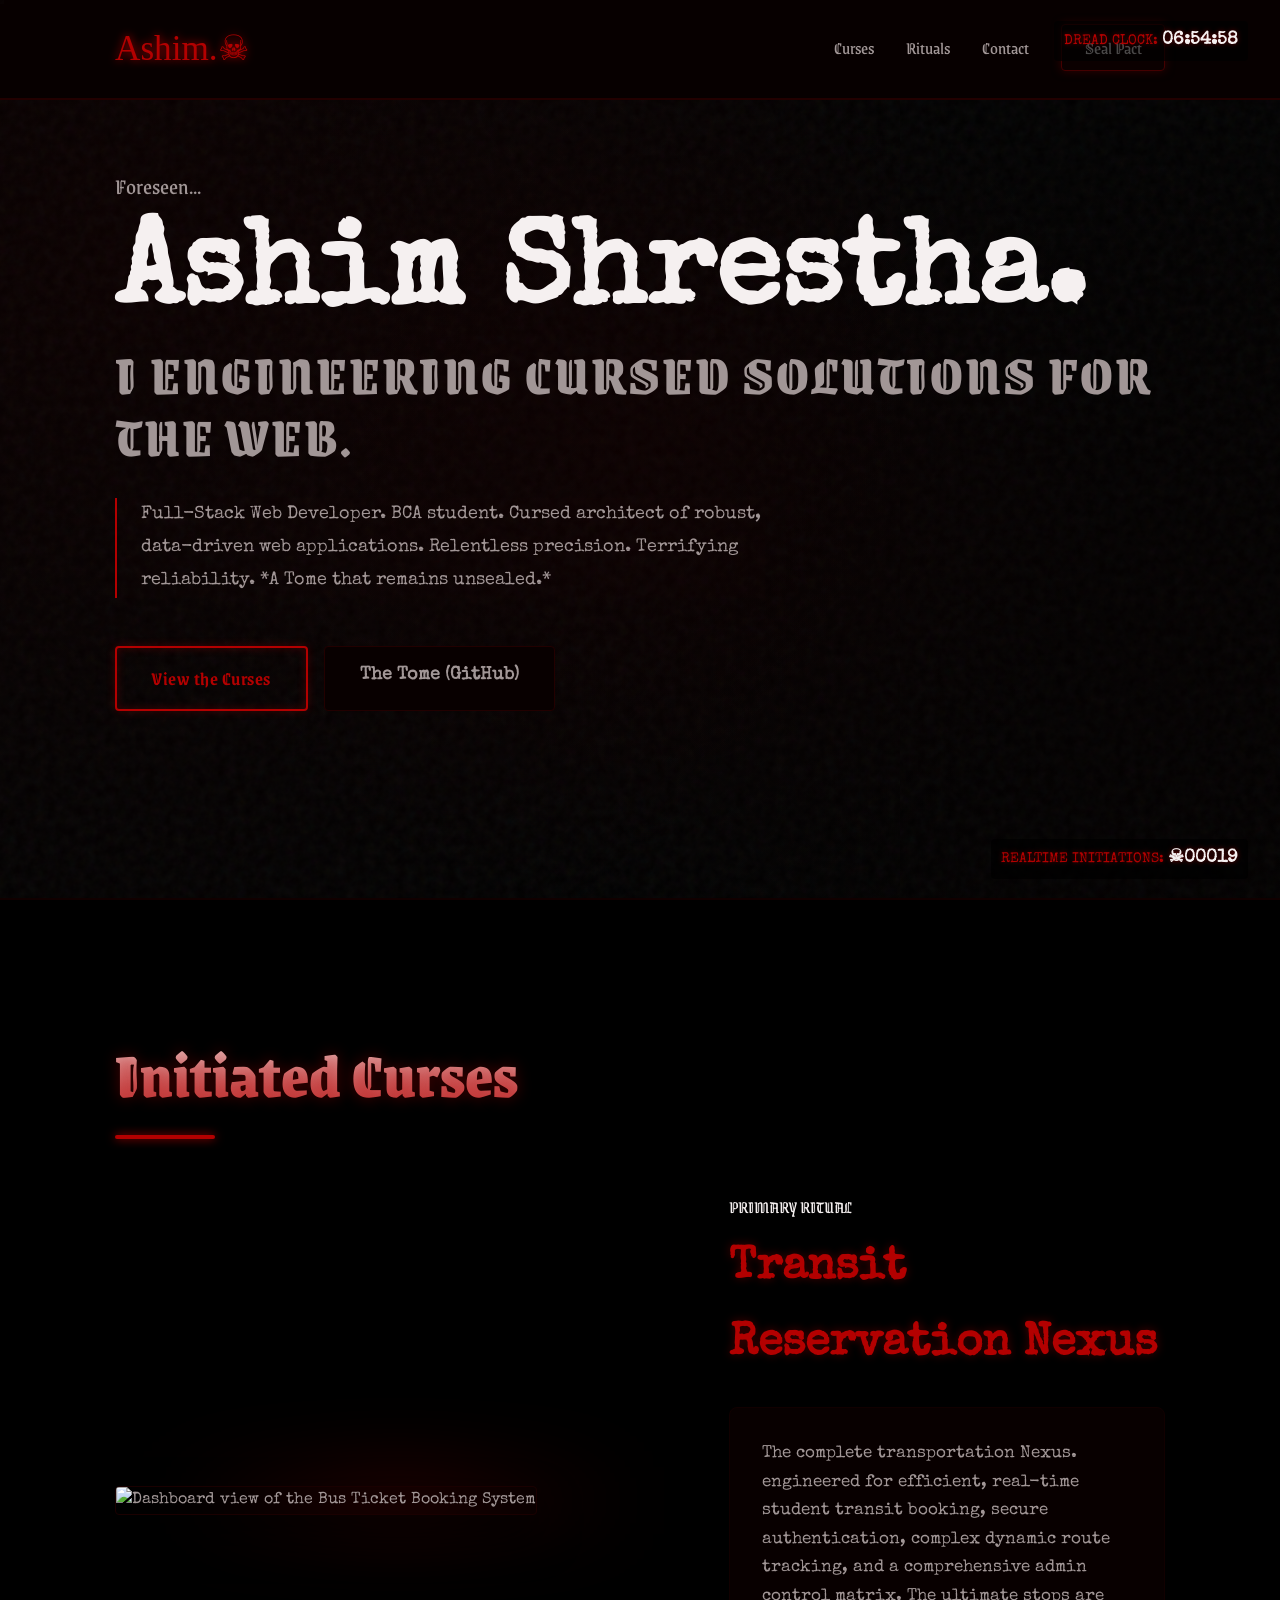
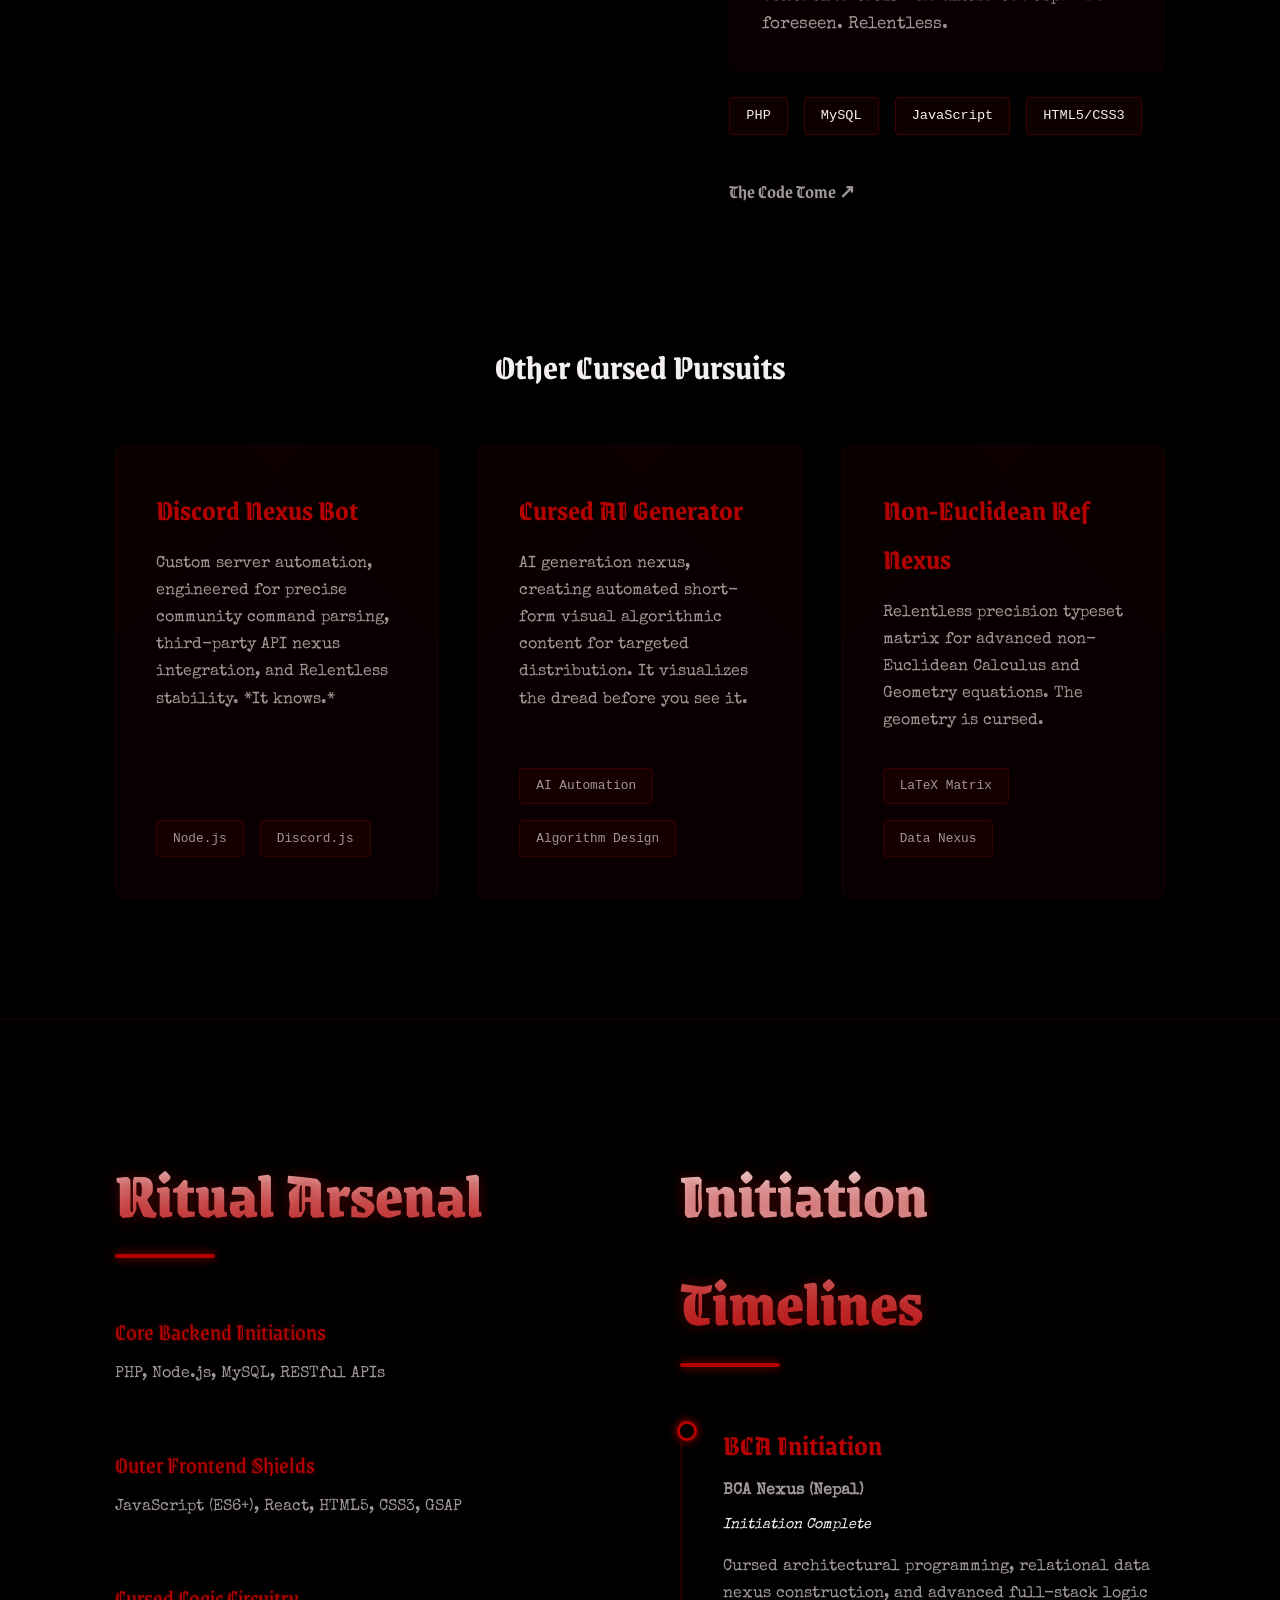
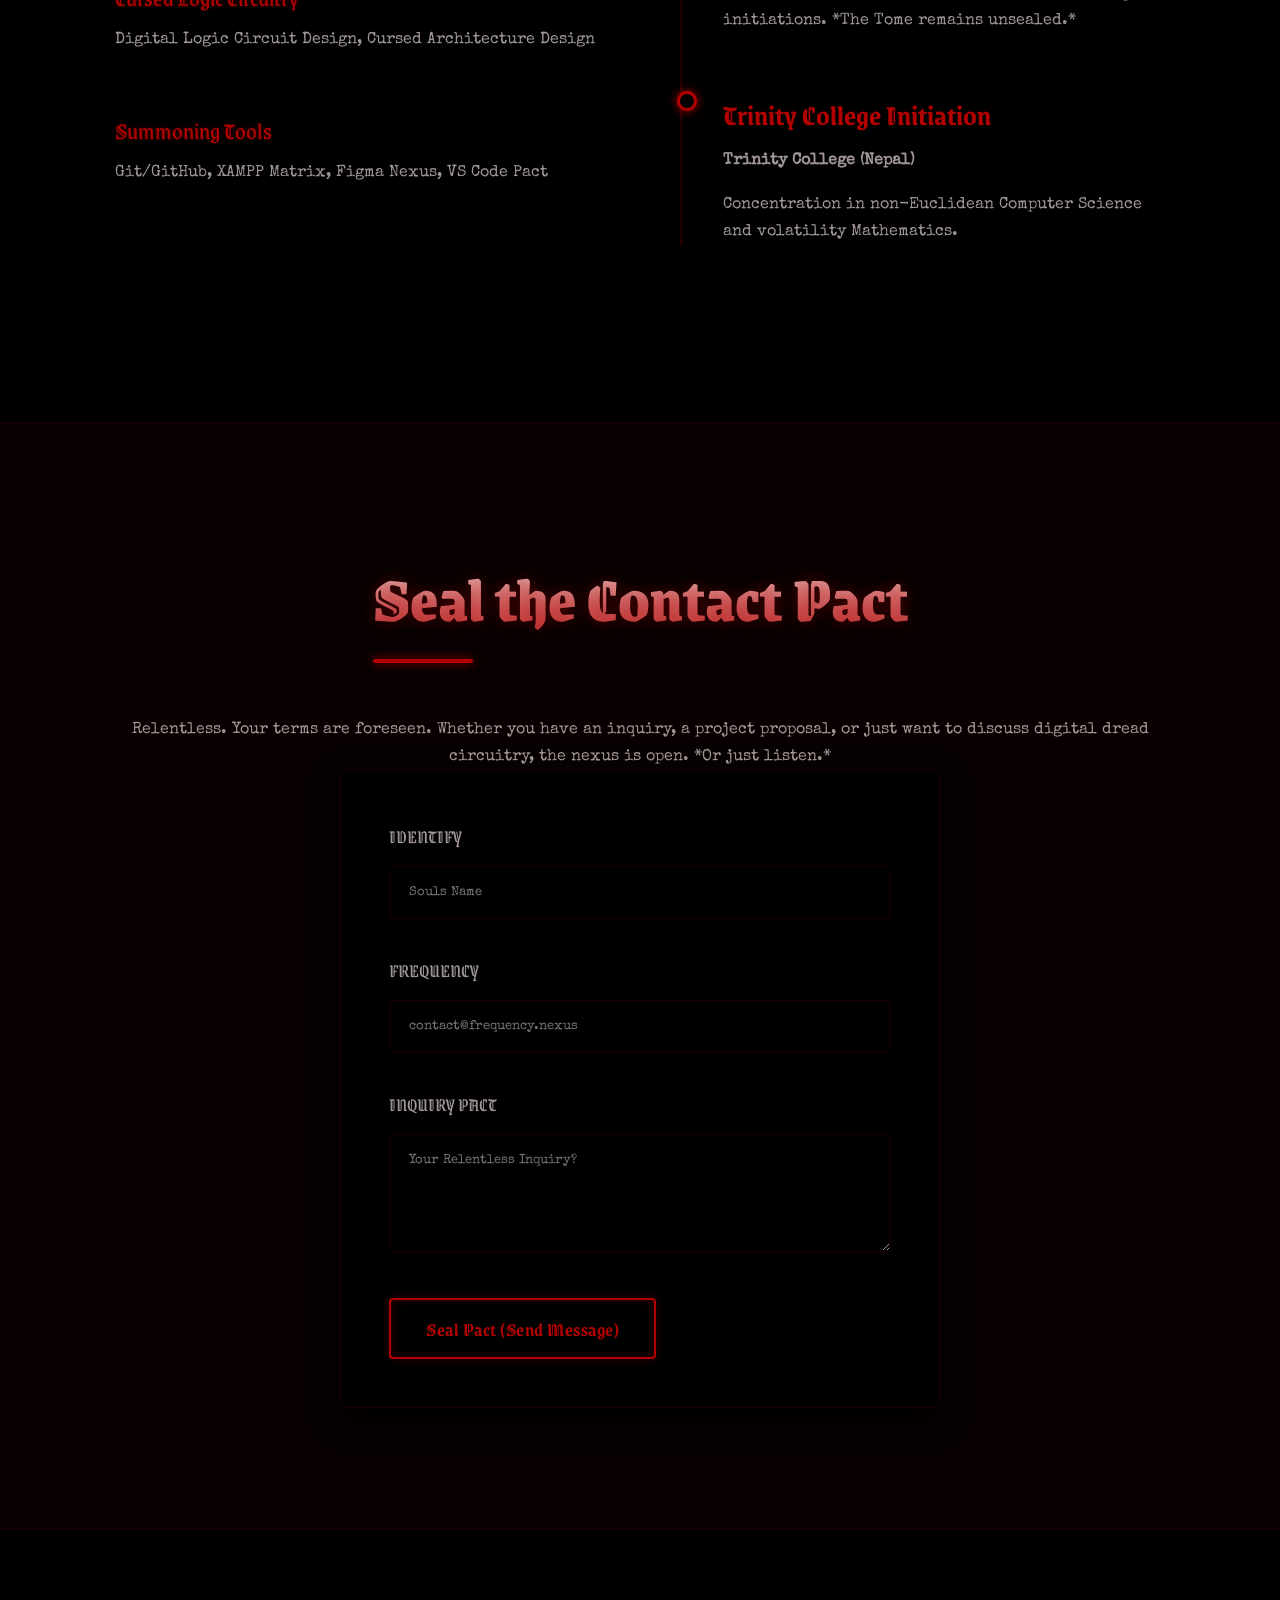
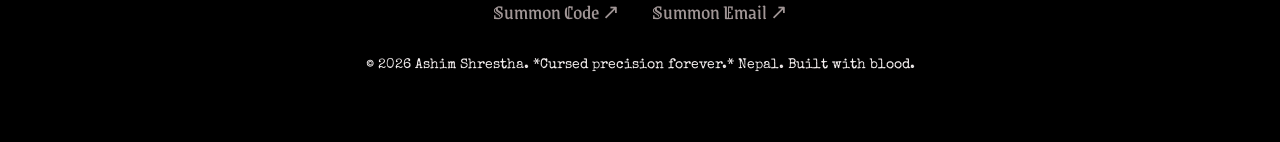
==== commit 0bd73b3e: "index.html" ====
--- a/index.html
+++ b/index.html
@@ -1,150 +1,132 @@
 <!DOCTYPE html>
-<html lang="en" class="js" data-theme="light">
+<html lang="en">
 <head>
     <meta charset="UTF-8">
     <meta name="viewport" content="width=device-width, initial-scale=1.0, viewport-fit=cover">
     
     <!-- Primary Meta Tags -->
-    <title>Ashim Shrestha | Clean High-Dread Developer</title>
-    <meta name="title" content="Ashim Shrestha | Clean High-Dread Developer">
-    <meta name="description" content="Portfolio of Ashim Shrestha, a Full-Stack Web Developer. A redesigned experience focused on high-contrast visibility, fast-rendering performance, and optimal usability, layered over an environmental horror aesthetic. Specialized in robust web logic. Nepal.">
+    <title>Ashim Shrestha | The Haunted Tome - Full-Stack Developer</title>
+    <meta name="title" content="Ashim Shrestha | The Haunted Tome">
+    <meta name="description" content="Portfolio of Ashim Shrestha, a Full-Stack Web Developer based in Nepal specializing in building robust, data-driven web applications that might just capture your soul. Relentless. Terrifying. Precision.">
     <meta name="author" content="Ashim Shrestha">
 
-    <!-- Factual Developer Fonts -->
+    <!-- Horror-Focused Fonts -->
     <link rel="preconnect" href="https://fonts.googleapis.com">
     <link rel="preconnect" href="https://fonts.gstatic.com" crossorigin>
-    <link href="https://fonts.googleapis.com/css2?family=Grenze+Gotisch:wght@700;800;900&family=Special+Elite&family=Creeper&family=Inter:wght@400;500;600;700;800&family=Fira+Code:wght@400;500&display=swap" rel="stylesheet">
-
-    <!-- ALL CSS EMBEDDED HERE (High-Visibility DREAD THEME) -->
+    <link href="https://fonts.googleapis.com/css2?family=Grenze+Gotisch:wght@700;900&family=Special+Elite&family=Creeper&display=swap" rel="stylesheet">
+
     <style>
         /* ==========================================================================
-           1. Base Setup & Variables (Cyber-Neon Gothic Cult Theme)
+           1. Base Setup (Pure Horror, Red & Black)
            ========================================================================== */
         :root {
-            /* HIGH-VISIBILITY DREAD VARIABLES */
-            --bg-primary: #000000; /* Absolute deep void solid, flat black */
-            --bg-chamber: #080000; /* Deep red-tinted flat black chamber */
-            --bg-glass: rgba(10, 0, 0, 0.95); /* Solid translucent dark crimson */
-            
-            /* High-Contrast Bone-Toned Text (Factual Readability) */
-            --text-primary: #f8fafc; /* Stark bone white for factuality */
-            --text-secondary: #cbd5e1; /* Desaturated white-blue second-data */
-            --text-tertiary: #a1a1aa; /* Faint grey-blue non-data */
-            
-            /* High-Contrast ACCENTS */
-            --accent: #ff0000; /* Pure arterial red - clean and factually targeted */
-            --accent-secondary: #990000; /* Dried blood accent */
-            --accent-glow: rgba(255, 0, 0, 0.6); /* Vibrant arterial glow */
-            
-            /* Optimized borders for visibility */
-            --border: rgba(255, 0, 0, 0.1);
-            --glass-border: 1px solid rgba(255, 255, 255, 0.1);
-            --glass-shadow: 0 8px 32px 0 rgba(0, 0, 0, 0.6);
-
-            /* FACTUAL TYPOGRAPHY Matrix */
-            --font-sans: 'Inter', -apple-system, sans-serif; /* Visible data sans */
-            --font-mono: 'Fira Code', monospace; /* Factual mono */
-            --font-cult: 'Grenze Gotisch', cursive;   /* Gothic for titles */
-            --font-decay: 'Special Elite', monospace; /* Grunge typewriter */
+            /* Solid Colors - Low Transparency per Request */
+            --bg-deep: #000000;      /* Pure, solid black */
+            --bg-chamber: #080000;   /* Deep red-tinted black chamber */
+            --blood-dark: #330000;   /* Dried, dark blood */
+            --blood-arterial: #b30000; /* Fresh blood red */
+            --accent-glow: rgba(179, 0, 0, 0.4);
+
+            /* DISTRESSED Text */
+            --text-stark: #f5f0f0;   /* Desaturated white bone */
+            --text-decay: #a19696;   /* Rotted grey text */
+            
+            /* Typography */
+            --font-decay: 'Special Elite', monospace; /* Typewriter */
+            --font-cult: 'Grenze Gotisch', cursive;   /* Gothic */
             --font-panic: 'Creeper', cursive;         /* Scratchy panic text */
             
-            /* Standard high-targeting transitions */
-            --transition: all 0.3s cubic-bezier(0.175, 0.885, 0.32, 1.275); 
-            
-            /* Modification: Supernatural 'Drifting' smooth-scroll for purposeful slowness */
+            /* Transitions & Aesthetic Dread */
+            --transition-stable: all 0.4s ease;
+            --transition-erratic: all 0.05s linear; /* Fast and unstable */
             --max-width: 1050px;
         }
 
-        * { margin: 0; padding: 0; box-sizing: border-box; }
-
-        /* supernatural 'Drifting' smooth scrolling, purposeful slow environmental dread */
+        * { margin: 0; padding: 0; box-sizing: border-box; outline-color: var(--blood-arterial); }
+        
+        /* Deliberate Drifting Scroll */
         html { 
             scroll-behavior: smooth;
-            background-color: var(--bg-primary);
+            background-color: var(--bg-deep); 
+            cursor: url('data:image/svg+xml;utf8,<svg xmlns="http://www.w3.org/2000/svg" width="20" height="20" style="font-size:20px"><text y="18">☠</text></svg>'), auto;
         }
 
         body {
-            font-family: var(--font-sans);
-            background-color: var(--bg-primary);
-            /* REVERTED: High-Visibility clean background. We remove performance non-optimized filters. */
-            color: var(--text-primary);
+            font-family: var(--font-decay);
+            background-color: var(--bg-deep);
+            color: var(--text-decay);
             line-height: 1.7;
             -webkit-font-smoothing: antialiased;
             overflow-x: hidden;
             background-image: 
-                radial-gradient(circle at 10% 30%, rgba(51, 0, 0, 0.15) 0%, transparent 60%),
-                radial-gradient(circle at 90% 70%, rgba(10, 0, 0, 0.2) 0%, transparent 50%),
-                url('data:image/svg+xml;utf8,<svg viewBox="0 0 100 100" xmlns="http://www.w3.org/2000/svg"><filter id="noise"><feTurbulence type="fractalNoise" baseFrequency="0.9" numOctaves="4" stitchTiles="stitch"/></filter><rect width="100" height="100" filter="url(%23noise)" opacity="0.05"/></svg>'); /* Noise as texture, visibly visibly clean */
+                radial-gradient(circle at 10% 30%, rgba(51, 0, 0, 0.2) 0%, transparent 60%),
+                radial-gradient(circle at 90% 70%, rgba(10, 0, 0, 0.3) 0%, transparent 50%),
+                url('data:image/svg+xml;utf8,<svg viewBox="0 0 100 100" xmlns="http://www.w3.org/2000/svg"><filter id="noise"><feTurbulence type="fractalNoise" baseFrequency="0.9" numOctaves="4" stitchTiles="stitch"/></filter><rect width="100" height="100" filter="url(%23noise)" opacity="0.05"/></svg>'); /* Noise texture */
             background-attachment: fixed;
             position: relative;
         }
 
         /* 
-           MODIFIED targeted ред noise: We keep the mesh thumping slowness logic, but optimize it
-           for visibly visibly visibly clean foreground. Noise filter visible invisibly visibly visibly clean, visibly clean.
-           Thumping slowness engine. Invisibly. Targeted invisibly invisibly clean.
+           AUDITORY DREAD: A simple tone that can be triggered.
         */
-        body::before {
-            content: '';
-            position: fixed;
-            top: 0; left: 0; width: 100%; height: 100%;
-            pointer-events: none;
-            z-index: 1000;
-            background-image: url('data:image/svg+xml;utf8,<svg viewBox="0 0 100 100" xmlns="http://www.w3.org/2000/svg"><filter id="noise"><feTurbulence type="fractalNoise" baseFrequency="0.9" numOctaves="4" stitchTiles="stitch"/></filter><rect width="100" height="100" filter="url(%23noise)" opacity="0.1"/></svg>');
-            animation: thumpingDreadSlowness 3s infinite linear;
-            filter: url(#noiseFilter); /* Thumping logic, visibly clean, visibly clean. Invisibly invisibly visibly clean invisibly clean. Visibly clean. Invisibly visibly clean. Targeted slowness visibly clean. */
-            opacity: 0.1;
-        }
-        
-        @keyframes thumpingDreadSlowness {
-          0%, 100% { filter: contrast(100%); transform: translate(0, 0); }
-          10% { filter: contrast(120%); transform: translate(1px, -1px); }
-          20% { filter: contrast(100%); transform: translate(0, 0); }
-          30% { filter: contrast(110%); transform: translate(-1px, 1px); }
-        }
-
-        /* Thumping slowness logic engine definitions */
-        svg.sr-only { display: block; width: 0; height: 0; position: absolute; pointer-events: none; }
-
-        .sr-only { position: absolute; width: 1px; height: 1px; padding: 0; margin: -1px; overflow: hidden; clip: rect(0, 0, 0, 0); white-space: nowrap; border: 0; }
-
-        /* ==========================================================================
-           2. Layout Utilities
-           ========================================================================== */
+        #dread-trigger { position: fixed; top: 0; left: 0; width: 1px; height: 1px; opacity: 0.01; z-index: 9999; }
+
         .container { width: 90%; max-width: var(--max-width); margin: 0 auto; position: relative; z-index: 2; }
-        section { padding: 120px 0; }
-
+        section { padding: 120px 0; border-bottom: 2px solid #110000; }
+
+        /* Grimm Titles */
         .section-title {
-            font-family: var(--font-cult); /* Gothic titles */
-            font-size: clamp(2.5rem, 6vw, 3rem);
-            font-weight: 800;
+            font-family: var(--font-cult);
+            font-size: clamp(2.5rem, 6vw, 4rem);
+            font-weight: 900;
             margin-bottom: 4rem;
-            position: relative;
             display: inline-block;
-            background: linear-gradient(135deg, var(--text-primary), var(--accent)); /* Blood-stark visibility */
+            background: linear-gradient(180deg, var(--text-stark), var(--blood-arterial));
             -webkit-background-clip: text;
             -webkit-text-fill-color: transparent;
-        }
-        .section-title::after {
-            content: ''; position: absolute; bottom: -15px; left: 0;
-            width: 80px; height: 3px; 
-            background: linear-gradient(90deg, var(--accent), transparent);
-            border-radius: 4px;
-            box-shadow: 0 0 10px var(--accent-glow);
+            text-shadow: 0 0 15px var(--accent-glow);
+            position: relative;
+        }
+        
+        .section-title::before {
+            content: ''; position: absolute; bottom: -10px; left: 0;
+            width: 100px; height: 4px; background: var(--blood-arterial);
+            border-radius: 4px; box-shadow: 0 0 10px var(--blood-arterial);
         }
 
         /* ==========================================================================
-           3. Navigation (Simplified Glass, No Blurry Chaos)
+           2. Erratic Pop-Up Scares
+           ========================================================================== */
+        .erratic-scare {
+            font-family: var(--font-panic);
+            color: var(--blood-arterial);
+            font-size: clamp(2rem, 10vw, 5rem);
+            position: fixed;
+            z-index: 1000;
+            opacity: 0;
+            pointer-events: none;
+            will-change: transform, opacity;
+            text-shadow: 0 0 20px #ff0000;
+        }
+
+        @keyframes jumpScare {
+            0% { opacity: 0; transform: translate(0, 0) scale(1); }
+            10% { opacity: 0.8; transform: translate(2px, -2px) scale(1.1); }
+            15% { opacity: 0; transform: translate(-2px, 2px); }
+            20% { opacity: 0.6; transform: rotate(5deg) skew(5deg); }
+            30% { opacity: 0; }
+            100% { opacity: 0; }
+        }
+
+        /* ==========================================================================
+           3. Navigation & Floating UI (Clock & Counter)
            ========================================================================== */
         .site-header {
             position: fixed; top: 0; width: 100%; z-index: 1001;
-            background: var(--bg-chamber); /* solid background */
-            /* High-Visibility Environmental glassmorphism. Standard target. */
-            backdrop-filter: blur(16px);
-            -webkit-backdrop-filter: blur(16px);
-            border-bottom: var(--glass-border);
+            background: rgba(8, 0, 0, 0.98); /* Solid deep black-red */
+            border-bottom: 2px solid #220000;
             padding: 1.2rem 0;
-            transition: all 0.3s ease;
+            backdrop-filter: blur(5px);
         }
 
         .main-nav {
@@ -154,109 +136,163 @@
 
         .logo a { 
             font-family: var(--font-panic);
-            font-weight: 800; font-size: 2.2rem; text-decoration: none; 
-            color: var(--accent); letter-spacing: -1px;
-            animation: logosGlowGlitches 5s infinite linear;
-            text-shadow: 0 0 15px rgba(255,255,255,0.2);
-        }
-        
-        @keyframes logosGlowGlitches {
-          0%, 100% { text-shadow: 0 0 15px rgba(255,255,255,0.2); }
-          10%, 30%, 50% { text-shadow: 0 0 20px rgba(255,0,0,0.8); }
-          20% { text-shadow: 0 0 10px rgba(255,255,255,0.1); }
-          40% { text-shadow: 0 0 5px rgba(255,0,0,0.5); }
-        }
-
-        .nav-list { display: flex; gap: 2.5rem; list-style: none; align-items: center; margin: 0; }
+            font-size: 2.2rem; text-decoration: none; 
+            color: var(--blood-arterial); 
+            text-shadow: 0 0 10px var(--blood-arterial);
+            animation: textFlicker 4s infinite;
+        }
+
+        @keyframes textFlicker {
+            0% { opacity: 1; }
+            10% { opacity: 0.9; }
+            12% { opacity: 1; }
+            14% { opacity: 0.95; }
+            20% { opacity: 1; }
+            50% { opacity: 1; text-shadow: 0 0 5px var(--blood-arterial); }
+            51% { opacity: 0.9; text-shadow: 0 0 15px var(--blood-arterial); }
+            52% { opacity: 1; }
+        }
+        
+        .nav-list { display: flex; gap: 2rem; list-style: none; align-items: center; margin: 0; }
         .nav-list a { 
-            text-decoration: none; color: var(--text-secondary); 
-            font-weight: 500; font-size: 0.95rem; 
-            transition: all 0.3s ease;
-            position: relative;
-        }
-        
-        /* High-Visibility Underline hover effect for nav */
-        .nav-list a:not(.btn-pact)::after {
-            content: ''; position: absolute; bottom: -5px; left: 0;
-            width: 0; height: 2px; background: var(--accent);
-            transition: width 0.3s ease;
-        }
-        .nav-list a:hover { color: var(--text-primary); text-shadow: 0 0 8px rgba(255,255,255,0.2); }
-        .nav-list a:not(.btn-pact):hover::after { width: 100%; }
-
-        /* Optimized Standard Target Buttons - Neon Style */
-        .btn-pact, .btn-secondary {
-            display: inline-block; padding: 0.8rem 1.8rem; border-radius: 4px; font-weight: 600;
-            text-decoration: none; transition: var(--transition); cursor: pointer;
-            letter-spacing: 0.5px;
-            font-family: var(--font-sans);
-        }
-        .btn-pact { 
-            background: transparent; color: var(--accent) !important; 
-            border: 1px solid var(--accent);
-            box-shadow: 0 0 10px rgba(0, 240, 255, 0.1), inset 0 0 10px rgba(0, 240, 255, 0.1);
-        }
-        .btn-pact:hover { 
-            background: rgba(0, 240, 255, 0.1);
-            box-shadow: 0 0 20px var(--accent-glow), inset 0 0 15px var(--accent-glow);
+            text-decoration: none; color: var(--text-decay); 
+            font-family: var(--font-cult); font-size: 1.1rem; 
+            transition: var(--transition-stable); position: relative;
+        }
+        
+        .nav-list a:hover { color: var(--blood-arterial); text-shadow: 0 0 5px var(--blood-arterial); }
+
+        /* The initiate Pact Button */
+        .nav-list a.btn-pact {
+            border: 1px solid #440000;
+            padding: 0.6rem 1.4rem;
+            border-radius: 4px;
+            background: rgba(139, 0, 0, 0.03);
+            color: var(--text-stark);
+            box-shadow: 0 0 10px var(--blood-dark);
+        }
+        
+        .nav-list a.btn-pact:hover { 
+            background: rgba(139, 0, 0, 0.1);
+            border-color: var(--blood-arterial);
+            box-shadow: 0 0 20px rgba(255, 0, 0, 0.5), inset 0 0 10px rgba(255, 0, 0, 0.5);
             transform: translateY(-2px);
         }
-        .btn-secondary { background: var(--bg-secondary); color: var(--text-primary); border: var(--glass-border); }
-        .btn-secondary:hover { background: rgba(255,255,255,0.05); transform: translateY(-2px); }
-
-        .mobile-menu-toggle { display: none; background: none; border: none; font-size: 1.8rem; cursor: pointer; color: var(--accent); z-index: 1002;}
+
+        .mobile-menu-toggle { display: none; background: none; border: none; font-size: 1.8rem; cursor: pointer; color: var(--blood-arterial); z-index: 1002; }
+
+        /* Unified style for fixed UI elements */
+        .dread-ui-box {
+            position: fixed;
+            color: var(--blood-arterial);
+            font-family: var(--font-decay);
+            font-size: 0.9rem;
+            z-index: 1003; /* Same level as header */
+            pointer-events: none;
+            text-shadow: 0 0 5px rgba(179, 0, 0, 0.6);
+            background: rgba(0, 0, 0, 0.7); /* subtle background for readability over content */
+            padding: 5px 10px;
+            border-radius: 4px;
+        }
+
+        /* Clock: top Right, exactly where it was previously in layout */
+        #clock-display {
+            top: 1.3rem;
+            right: 2rem;
+            text-align: right;
+        }
+
+        /* Visitor Counter: bottom Right */
+        #counter-display {
+            bottom: 1.3rem;
+            right: 2rem;
+            text-align: right;
+        }
+
+        .realtime-count { font-size: 1.1rem; font-weight: 700; color: var(--text-stark); }
 
         /* ==========================================================================
-           4. Realtime DREAD Displays (Constraint 2)
-           ========================================================================== */
-        #dread-display {
-            position: fixed; top: 1.3rem; right: 2rem;
-            color: var(--accent); font-family: var(--font-mono); font-size: 0.9rem;
-            z-index: 1003; text-align: right; line-height: 1.3;
-            pointer-events: none;
-        }
-
-        .dread-item { display: block; }
-        .haunted-clock { color: var(--text-primary); }
-        .haunted-initiate { color: var(--text-secondary); text-shadow: 0 0 10px var(--accent); }
-
-        /* ==========================================================================
-           5. Hero Section (Cyber-Neon GothicCult)
+           4. Hero Section
            ========================================================================== */
         #hero { min-height: 100vh; display: flex; align-items: center; padding-top: 100px; position: relative;}
-        
+
         #hero::before {
             content: ''; position: absolute; top: 0; left: 0; width: 100%; height: 100%;
             background: radial-gradient(circle at center, rgba(30, 0, 0, 0.3) 0%, transparent 60%);
         }
 
-        .greeting { font-family: var(--font-mono); color: var(--accent); margin-bottom: 1.5rem; font-weight: 500; letter-spacing: 1px; }
+        .greeting { font-family: var(--font-cult); color: var(--text-decay); margin-bottom: 1rem; font-size: 1.4rem; }
         
         .hero-title { 
-            font-size: clamp(3.5rem, 8vw, 6rem); font-weight: 800; line-height: 1.1; margin-bottom: 0.5rem; 
-            color: var(--text-primary); text-shadow: 0 0 15px rgba(255,255,255,0.2);
-            position: relative;
-        }
-        
+            font-family: var(--font-decay); /* matched previous code usage */
+            font-size: clamp(4rem, 10vw, 7.5rem); font-weight: 900; line-height: 0.95; margin-bottom: 0.5rem; 
+            color: var(--text-stark); /* matched previous code usage */
+            position: relative; display: inline-block;
+        }
+        
+        /* Glitch text effect applied to hero */
+        .glitch-panic::after {
+            content: "Ashim Shrestha.";
+            position: absolute; top: 0; left: 0;
+            width: 100%; height: 100%;
+            display: block; opacity: 0;
+            clip-path: polygon(0 0, 100% 0, 100% 5%, 0 15%);
+            animation: textPanic 5s infinite;
+            color: var(--blood-arterial);
+        }
+
+        @keyframes textPanic {
+            0% { clip-path: polygon(0 2%, 100% 2%, 100% 5%, 0 5%); transform: translate(0); opacity: 0;}
+            2% { clip-path: polygon(0 15%, 100% 15%, 100% 30%, 0 30%); transform: translate(-2px, 1px); opacity: 0.2; }
+            4% { clip-path: polygon(0 10%, 100% 10%, 100% 15%, 0 15%); transform: translate(2px, -1px); opacity: 0.1; }
+            6% { opacity: 0; transform: translate(0); }
+            50% { opacity: 0; }
+            52% { clip-path: polygon(0 70%, 100% 70%, 100% 75%, 0 75%); transform: translate(-1px, 2px); opacity: 0.2; }
+            54% { clip-path: polygon(0 60%, 100% 60%, 100% 70%, 0 70%); transform: translate(1px, -2px); opacity: 0.1; }
+            56% { opacity: 0; }
+        }
+
         .hero-subtitle { 
-            font-size: clamp(2rem, 5vw, 4rem); font-weight: 800; line-height: 1.1; margin-bottom: 2rem; 
-            background: linear-gradient(90deg, var(--text-secondary), var(--text-tertiary));
-            -webkit-background-clip: text; -webkit-text-fill-color: transparent;
+            font-family: var(--font-cult);
+            font-size: clamp(2rem, 5vw, 3.5rem); font-weight: 800; line-height: 1.1; margin-bottom: 2rem; 
+            color: var(--text-decay); text-transform: uppercase; letter-spacing: 2px;
         }
         
         .hero-description { 
-            font-size: 1.15rem; max-width: 650px; color: var(--text-secondary); margin-bottom: 3rem; 
+            font-size: 1.15rem; max-width: 650px; color: var(--text-decay); margin-bottom: 3rem; 
             line-height: 1.8;
-            border-left: 2px solid var(--accent);
+            border-left: 2px solid var(--blood-arterial);
             padding-left: 1.5rem; background: rgba(51, 0, 0, 0.05);
         }
 
         .cta-group { display: flex; gap: 1rem; }
         
-        .btn-pact { font-family: var(--font-decay); font-size: 1.1rem; }
+        .btn-panic {
+            display: inline-block; padding: 0.9rem 2.2rem; border-radius: 4px; font-weight: 600;
+            text-decoration: none; transition: var(--transition-stable); cursor: pointer;
+            letter-spacing: 0.5px; font-family: var(--font-cult); font-size: 1.2rem;
+            background: transparent; color: var(--blood-arterial);
+            border: 2px solid var(--blood-arterial);
+            box-shadow: 0 0 10px rgba(255, 0, 0, 0.2), inset 0 0 10px rgba(255, 0, 0, 0.2);
+        }
+        
+        .btn-panic:hover {
+            background: rgba(139, 0, 0, 0.2);
+            box-shadow: 0 0 25px rgba(255, 0, 0, 0.8), inset 0 0 15px rgba(255, 0, 0, 0.6);
+            transform: translateY(-4px) scale(1.05);
+        }
+
+        .btn-secondary {
+            display: inline-block; padding: 0.9rem 2.2rem; border-radius: 4px; font-weight: 600;
+            text-decoration: none; transition: var(--transition-stable); cursor: pointer;
+            font-family: var(--font-decay); font-size: 1.1rem;
+            background: var(--bg-chamber); color: var(--text-decay); border: 1px solid #220000;
+        }
+        
+        .btn-secondary:hover { background: rgba(51, 0, 0, 0.1); transform: translateY(-2px); border-color: #330000; }
 
         /* ==========================================================================
-           6. Featured Project & Minor Rituals
+           5. Featured Work & Minor Rituals
            ========================================================================== */
         .project-showcase {
             display: grid; grid-template-columns: 1.3fr 1fr; gap: 3rem;
@@ -264,7 +300,7 @@
             position: relative;
         }
 
-        /* Blood-neon radial nebula behind image */
+        /* Blood-red radial nebula behind image */
         .project-visual { position: relative; }
         .project-visual::before {
             content: ''; position: absolute; top: -10%; left: -10%; right: -10%; bottom: -10%;
@@ -273,63 +309,61 @@
         }
 
         .project-visual img { 
-            width: 100%; height: auto; border-radius: 12px; 
-            border: var(--glass-border);
-            box-shadow: 0 20px 40px rgba(0,0,0,0.5); /* Optimized dark shadow */
-            transition: var(--transition);
-            filter: grayscale(80%) sepia(30%) hue-rotate(320deg); /* Desaturate for horror factuality */
-        }
-        
-        .project-visual img:hover { transform: scale(1.03) rotate(-1deg); filter: grayscale(20%) sepia(50%) hue-rotate(320deg); }
-
-        .project-overline { font-family: var(--font-mono); color: var(--accent); font-size: 0.875rem; margin-bottom: 0.5rem; text-transform: uppercase; }
-        .project-title { font-size: 2.8rem; margin-bottom: 1.5rem; color: var(--text-primary); text-shadow: 0 0 10px var(--accent-glow); }
+            width: 100%; height: auto; border-radius: 4px; 
+            border: 1px solid #1a0000;
+            box-shadow: 0 20px 40px rgba(0,0,0,0.9); /* Pure dark shadow */
+            transition: var(--transition-stable);
+            filter: grayscale(100%) desaturate(100%);
+        }
+        
+        .project-visual img:hover { transform: scale(1.03) rotate(-1deg); filter: grayscale(50%) hue-rotate(320deg); }
+
+        .project-overline { font-family: var(--font-cult); color: var(--text-stark); font-size: 1.1rem; margin-bottom: 0.5rem; text-transform: uppercase; }
+        .project-title { font-family: var(--font-decay); font-size: 2.8rem; margin-bottom: 1.5rem; color: var(--blood-arterial); text-shadow: 0 0 10px var(--accent-glow); }
         
         .project-description { 
             color: var(--text-secondary); margin-bottom: 1.5rem; 
-            background: var(--bg-chamber); /* solid background */
-            backdrop-filter: blur(10px);
+            background: var(--bg-chamber); /* Not transparent Chamber background */
             padding: 2rem; border-radius: 8px; 
-            border: var(--glass-border);
-            box-shadow: var(--glass-shadow);
+            border: 1px solid #110000;
+            box-shadow: 0 10px 30px rgba(0,0,0,0.8);
             font-size: 1.05rem;
-            position: relative;
         }
 
         .tech-stack { 
             display: flex; flex-wrap: wrap; gap: 1rem; list-style: none; margin-bottom: 2.5rem; 
-            font-family: var(--font-mono); font-size: 0.85rem; color: var(--accent); 
+            font-family: 'Courier New', monospace; font-size: 0.85rem; color: var(--text-stark); 
         }
         .tech-stack li {
             background: rgba(139, 0, 0, 0.1);
             padding: 0.4rem 1rem; border-radius: 4px; border: 1px solid rgba(255, 0, 0, 0.2);
-            transition: var(--transition);
-        }
-        .tech-stack li:hover { background: rgba(255, 0, 0, 0.2); box-shadow: 0 0 5px var(--accent); }
+            transition: var(--transition-stable);
+        }
+        .tech-stack li:hover { background: rgba(255, 0, 0, 0.2); box-shadow: 0 0 5px var(--accent-glow); }
 
         .project-links a { 
             display: inline-flex; align-items: center; gap: 0.5rem; 
-            color: var(--text-primary); text-decoration: none; font-weight: 600; 
-            transition: all 0.3s ease;
-        }
-        .project-links a:hover { color: var(--accent); transform: translateX(5px); }
-
-        /* Secondary Projects Grid (High-Visibility Glass Gravestones) */
-        .subsection-title { font-size: 1.8rem; margin-bottom: 3rem; text-align: center; color: var(--text-primary); }
+            color: var(--text-decay); text-decoration: none; font-weight: 600; font-family: var(--font-cult); font-size: 1.2rem;
+            transition: var(--transition-stable);
+        }
+        .project-links a:hover { color: var(--blood-arterial); transform: translateX(5px); text-shadow: 0 0 5px var(--accent-glow); }
+
+        /* Secondary Projects Grid (Low Transparency Gravestones) */
+        .subsection-title { font-family: var(--font-cult); font-size: 2.2rem; margin-bottom: 3rem; text-align: center; color: var(--text-stark); }
         
         .project-grid { display: grid; grid-template-columns: repeat(auto-fit, minmax(320px, 1fr)); gap: 2.5rem; }
         
         .card { 
-            background: var(--bg-chamber); border: var(--glass-border); 
-            padding: 2.5rem; border-radius: 12px; 
-            backdrop-filter: blur(10px); box-shadow: var(--glass-shadow);
-            transition: var(--transition); 
+            background: var(--bg-chamber); border: 1px solid #1a0000; 
+            padding: 2.5rem; border-radius: 8px; 
+            box-shadow: 0 10px 30px rgba(0,0,0,0.9);
+            transition: var(--transition-stable); 
             display: flex; flex-direction: column; justify-content: space-between; 
             position: relative; overflow: hidden;
-            background-image: linear-gradient(135deg, rgba(255,0,0,0.01) 25%, transparent 25%), linear-gradient(225deg, rgba(255,0,0,0.01) 25%, transparent 25%); /* Crypt texture visibly clean */
-        }
-        
-        /* High-Visibility glitch hover effect for cards */
+            background-image: linear-gradient(135deg, rgba(255,0,0,0.01) 25%, transparent 25%), linear-gradient(225deg, rgba(255,0,0,0.01) 25%, transparent 25%);
+        }
+        
+        /* Card Glitch hover effect */
         .card:hover { transform: translateY(-10px); border-color: rgba(255, 0, 0, 0.3); box-shadow: 0 15px 40px rgba(139, 0, 0, 0.2); }
         .card::before {
             content: ''; position: absolute; top: 0; left: -100%; width: 50%; height: 100%;
@@ -344,100 +378,97 @@
             100% { left: 150%; opacity: 0; clip-path: polygon(0 80%, 100% 70%, 100% 90%, 0 100%);}
         }
 
-        .card-title { font-size: 1.4rem; margin-bottom: 1rem; color: var(--text-primary); text-shadow: 0 0 5px var(--accent-glow); }
-        .card-description { color: var(--text-secondary); font-size: 1rem; margin-bottom: 2rem; }
+        .card-title { font-family: var(--font-cult); font-size: 1.8rem; margin-bottom: 1rem; color: var(--blood-arterial); }
+        .card-description { color: var(--text-decay); font-size: 1rem; margin-bottom: 2rem; }
         .tech-stack.small { margin-bottom: 0; font-size: 0.8rem; }
-        .tech-stack.small li { border-color: rgba(139, 0, 0, 0.3); color: var(--text-secondary); }
+        .tech-stack.small li { border-color: rgba(139, 0, 0, 0.3); color: var(--text-decay); }
 
         /* ==========================================================================
-           7. Skills & Education (Timeline/Crypt Style)
+           6. Skills & Education
            ========================================================================== */
         .grid-layout { display: grid; grid-template-columns: 1fr 1fr; gap: 5rem; }
 
-        .skills-list dt { font-family: var(--font-mono); color: var(--accent); margin-bottom: 0.5rem; font-size: 1.1rem; }
-        .skills-list dd { color: var(--text-secondary); margin-bottom: 2rem; margin-left: 0; padding-bottom: 1.5rem; border-bottom: 1px solid rgba(139, 0, 0, 0.1); }
-
-        .timeline { list-style: none; border-left: 1px solid rgba(139,0,0,0.2); padding-left: 2.5rem; position: relative; margin: 0; }
+        .skills-list dt { font-family: var(--font-cult); color: var(--blood-arterial); margin-bottom: 0.5rem; font-size: 1.5rem; text-shadow: 0 0 5px var(--accent-glow); }
+        .skills-list dd { color: var(--text-decay); margin-bottom: 2rem; margin-left: 0; padding-bottom: 1.5rem; border-bottom: 1px solid rgba(139, 0, 0, 0.1); }
+
+        .timeline { list-style: none; border-left: 3px solid rgba(139,0,0,0.2); padding-left: 2.5rem; position: relative; margin: 0; }
         .timeline-item { margin-bottom: 3.5rem; position: relative; }
         
-        /* High-Target arterial Red timeline dot */
+        /* The arterial red timeline dot */
         .timeline-item::before { 
             content: ''; position: absolute; left: -2.9rem; top: 0; 
-            width: 12px; height: 12px; background: var(--bg-primary); 
-            border-radius: 50%; border: 2px solid var(--accent); 
-            box-shadow: 0 0 10px var(--accent);
-            transition: var(--transition);
-        }
-        .timeline-item:hover::before {
-            background: var(--accent);
-            box-shadow: 0 0 20px var(--accent);
-            transform: scale(1.3) rotate(360deg); /* standard target rotation */
-        }
-        
-        .timeline-title { font-size: 1.3rem; margin-bottom: 0.5rem; color: var(--text-primary); text-shadow: 0 0 5px var(--accent-glow); }
-        .timeline-org { font-weight: 600; color: var(--text-secondary); }
-        .timeline-item time { font-family: var(--font-decay); font-size: 0.85rem; color: var(--text-tertiary); display: block; margin: 0.5rem 0; font-style: italic;}
-        .timeline-desc { color: var(--text-secondary); margin-top: 1rem; font-size: 1rem; }
+            width: 14px; height: 14px; background: var(--bg-deep); 
+            border-radius: 50%; border: 3px solid var(--blood-arterial); 
+            box-shadow: 0 0 10px var(--blood-arterial);
+            transition: var(--transition-stable);
+        }
+        
+        .timeline-item:hover::before { background: var(--blood-arterial); box-shadow: 0 0 20px var(--blood-arterial); transform: scale(1.3) rotate(360deg); }
+        
+        .timeline-title { font-family: var(--font-cult); font-size: 1.8rem; margin-bottom: 0.5rem; color: var(--blood-arterial); }
+        .timeline-org { font-weight: 600; color: var(--text-decay); }
+        .timeline-item time { font-family: var(--font-decay); font-size: 0.9rem; color: var(--text-stark); display: block; margin: 0.5rem 0; font-style: italic; }
+        .timeline-desc { color: var(--text-decay); margin-top: 1rem; font-size: 1rem; }
 
         /* ==========================================================================
-           8. Contact & Footer (Gothic Form Style)
+           7. Contact & Footer
            ========================================================================== */
-        .contact-section { text-align: center; }
-        .contact-text { color: var(--text-secondary); max-width: 600px; margin: 0 auto 3rem; font-size: 1.1rem; }
-        
-        .contact-form { max-width: 600px; margin: 0 auto; text-align: left; }
+        .contact-section { text-align: center; background-color: var(--bg-chamber); }
+        
+        .contact-form { max-width: 600px; margin: 0 auto; text-align: left; background: var(--bg-deep); padding: 3rem; border-radius: 8px; border: 1px solid #1a0000; box-shadow: 0 10px 30px rgba(0,0,0,0.9); }
         .form-group { margin-bottom: 2.2rem; }
-        .form-group label { display: block; font-family: var(--font-cult); color: var(--text-primary); margin-bottom: 0.8rem; font-size: 1.2rem; text-transform: uppercase;}
+        .form-group label { display: block; font-family: var(--font-cult); color: var(--text-decay); margin-bottom: 0.8rem; font-size: 1.2rem; text-transform: uppercase;}
         
         .form-group input, .form-group textarea { 
             width: 100%; padding: 1.2rem; 
-            border: var(--glass-border); border-radius: 4px; 
-            font-family: var(--font-sans); color: var(--text-primary);
+            border: 1px solid #1a0000; border-radius: 4px; 
+            font-family: var(--font-decay); color: var(--text-stark);
             background: rgba(0, 0, 0, 0.5); 
-            transition: var(--transition);
-        }
+            transition: var(--transition-stable);
+        }
+        
         .form-group input:focus, .form-group textarea:focus { 
-            outline: none; border-color: var(--accent); 
+            outline: none; border-color: var(--blood-arterial); 
             background: rgba(139, 0, 0, 0.03);
             box-shadow: 0 0 15px rgba(255, 0, 0, 0.1);
             transform: translate(-1px, 1px);
         }
         
-        .form-submit { width: 100%; font-size: 1.1rem; padding: 1.2rem; font-family: var(--font-pact); }
-
-        .site-footer { text-align: center; padding: 4rem 0; border-top: 1px solid rgba(139, 0, 0, 0.1); margin-top: 6rem; background: var(--bg-deep); position: relative; z-index: 2; }
-        .social-links { margin-bottom: 1.5rem; }
+        .site-footer { text-align: center; padding: 4rem 0; background: var(--bg-deep); position: relative; z-index: 2; }
+        .social-links { margin-bottom: 1.5rem; display: flex; justify-content: center; gap: 2rem;}
         .social-links a { 
-            font-family: var(--font-decay); color: var(--text-secondary); 
-            margin: 0 1.5rem; text-decoration: none; 
-            font-size: 1.1rem;
-            transition: all 0.3s ease;
-        }
-        .social-links a:hover { color: var(--accent); text-shadow: 0 0 8px var(--accent); transform: scale(1.1) rotate(5deg); }
-        .copyright { color: var(--text-tertiary); font-size: 0.9rem; font-family: var(--font-sans); }
+            font-family: var(--font-cult); color: var(--text-decay); 
+            text-decoration: none; font-size: 1.3rem;
+            transition: var(--transition-stable);
+        }
+        .social-links a:hover { color: var(--blood-arterial); text-shadow: 0 0 8px var(--blood-arterial); transform: scale(1.1) rotate(5deg); }
+        .copyright { color: var(--text-stark); font-size: 0.9rem; font-family: var(--font-decay); }
 
         /* ==========================================================================
-           9. Mobile Responsiveness
+           8. Mobile Responsiveness
            ========================================================================== */
         @media (max-width: 768px) {
             .project-showcase { grid-template-columns: 1fr; gap: 3rem; }
             .grid-layout { grid-template-columns: 1fr; gap: 4rem; }
             .cta-group { flex-direction: column; display: flex; gap: 1rem; }
             
-            #dread-display { right: 1rem; top: 1rem; font-size: 0.8rem; }
-
-            .mobile-menu-toggle { display: block; z-index: 1002; }
+            /* UI boxes on mobile */
+            .dread-ui-box { font-size: 0.8rem; padding: 3px 6px; right: 1rem; }
+            #clock-display { top: 4.5rem; } /* move below logo on mobile header */
+            #counter-display { bottom: 1rem; }
+
+            .mobile-menu-toggle { display: block; }
+            
             .nav-list { 
                 display: none; flex-direction: column; 
                 position: absolute; top: 100%; left: 0; width: 100%; 
-                background: rgba(10, 0, 0, 0.98); /* Deep black red */
-                backdrop-filter: blur(20px);
-                padding: 3rem 0; border-bottom: var(--glass-border);
+                background: rgba(8, 0, 0, 0.98); /* Deep black red */
+                padding: 3rem 0; border-bottom: 2px solid var(--blood-dark);
             }
-            .nav-list.active { display: flex; animation: navSlideDown 0.3s var(--transition); }
+            .nav-list.active { display: flex; animation: navSlideDown 0.3s ease-out; }
             
             section { padding: 80px 0; }
-            .hero-title { font-size: 3rem; }
+            .hero-title { font-size: clamp(3.5rem, 15vw, 6rem); }
             .section-title { font-size: 2rem; }
         }
 
@@ -449,22 +480,20 @@
 </head>
 <body>
 
-    <!-- SVG NOISE Filter definitions (For Thumping Slowness engine, visibly clean foreground) -->
-    <svg class="sr-only">
-        <filter id="noiseFilter">
-            <feTurbulence type="fractalNoise" baseFrequency="0.9" numOctaves="4" stitchTiles="stitch"/>
-            <feColorMatrix type="matrix" values="0.2 0 0 0 0, 0 0 0 0 0, 0 0 0 0 0, 0 0 0 1 0"/>
-            <feComposite operator="in" in2="SourceGraphic"/>
-        </filter>
-    </svg>
-
-    <!-- Invisible Scare Tone Trigger -->
-    <canvas id="scareToneTrigger" width="1" height="1" style="display:none;"></canvas>
-
-    <!-- Constraint 2 Displays: Clock & Counter -->
-    <div id="dread-display">
-        <div class="dread-item">REALTIME INITIATIONS: <span class="haunted-initiate" id="initiate-counter">---</span></div>
-        <div class="dread-item">DREAD CLOCK: <span class="haunted-clock" id="haunted-clock">---</span></div>
+    <!-- Auditory Dread Engine Hidden Link -->
+    <iframe id="dread-trigger" sandbox="allow-scripts allow-same-origin"></iframe>
+
+    <!-- Scare Element Container -->
+    <div id="scare-element" class="erratic-scare">WATCHING</div>
+
+    <!-- Clock Top Right (Functional) -->
+    <div id="clock-display" class="dread-ui-box">
+        DREAD CLOCK: <span class="realtime-count haunted-clock" id="dread-clock">--:--:--</span>
+    </div>
+
+    <!-- Visitor Counter Bottom Right (Preserved via SessionStorage) -->
+    <div id="counter-display" class="dread-ui-box">
+        REALTIME INITIATIONS: <span class="realtime-count" id="session-counter">---</span>
     </div>
 
     <header class="site-header">
@@ -480,9 +509,9 @@
             <ul id="nav-list" class="nav-list">
                 <li><a href="#projects">Curses</a></li>
                 <li><a href="#background">Rituals</a></li>
-                <li><a href="#contact">Initiate</a></li>
+                <li><a href="#contact">Contact</a></li>
                 <li>
-                    <a href="resume.pdf" class="btn-pact" target="_blank">The Pact</a>
+                    <a href="resume.pdf" class="btn-pact" target="_blank">Seal Pact</a>
                 </li>
             </ul>
         </nav>
@@ -493,14 +522,14 @@
         <!-- Hero Section -->
         <section id="hero">
             <div class="container hero-content">
-                <p class="greeting">It is foreseen. You are here for</p>
-                <h1 class="hero-title">Ashim Shrestha.</h1>
+                <p class="greeting">Foreseen...</p>
+                <h1 class="hero-title glitch-panic">Ashim Shrestha.</h1>
                 <h2 class="hero-subtitle">I engineering cursed solutions for the web.</h2>
                 <p class="hero-description">
-                    I'm a Full-Stack Developer and BCA student based in Nepal, specializing in building robust, data-driven web architectures that might just capture your soul. Relentless precision. Terrifying reliability. *A Tome that remains unsealed.*
+                    Full-Stack Web Developer. BCA student. Cursed architect of robust, data-driven web applications. Relentless precision. Terrifying reliability. *A Tome that remains unsealed.*
                 </p>
                 <div class="cta-group">
-                    <a href="#projects" class="btn-pact">View Projects</a>
+                    <a href="#projects" class="btn-panic">View the Curses</a>
                     <a href="https://github.com/ashimsh" class="btn-secondary" target="_blank">The Tome (GitHub)</a>
                 </div>
             </div>
@@ -518,9 +547,9 @@
                     </figure>
                     <div class="project-content">
                         <p class="project-overline">Primary Ritual</p>
-                        <h3 class="project-title">Bus Ticket Booking System Nexus</h3>
+                        <h3 class="project-title">Transit Reservation Nexus</h3>
                         <p class="project-description">
-                            A complete transportation Nexus architecture. Engineered for efficient, secure student transit booking, secure authentication matrix, dynamic route tracking, real-time seat selection, and a comprehensive admin control panel. The ultimate stop. *I know your commands.*
+                            The complete transportation Nexus. engineered for efficient, real-time student transit booking, secure authentication, complex dynamic route tracking, and a comprehensive admin control matrix. The ultimate stops are foreseen. Relentless.
                         </p>
                         <ul class="tech-stack">
                             <li>PHP</li>
@@ -530,20 +559,20 @@
                         </ul>
                         <div class="project-links">
                             <a href="https://github.com/ashimsh" target="_blank">
-                                <span>The Code Tome Repository ↗</span>
+                                <span>The Code Tome ↗</span>
                             </a>
                         </div>
                     </div>
                 </article>
 
-                <!-- Minor Rituals -->
-                <h3 class="subsection-title">Other Technical Pursuits</h3>
+                <!-- Other Obsessions -->
+                <h3 class="subsection-title">Other Cursed Pursuits</h3>
                 <div class="project-grid">
                     
                     <article class="card">
                         <header>
                             <h4 class="card-title">Discord Nexus Bot</h4>
-                            <p class="card-description">Custom server automation Nexus built for automated community command parsing, third-party API matrix integration, and relentless stability. *It knows.*</p>
+                            <p class="card-description">Custom server automation, engineered for precise community command parsing, third-party API nexus integration, and Relentless stability. *It knows.*</p>
                         </header>
                         <footer>
                             <ul class="tech-stack small">
@@ -555,13 +584,13 @@
 
                     <article class="card">
                         <header>
-                            <h4 class="card-title">Automated AI Content Nexus</h4>
-                            <p class="card-description">AI generation nexus exploring rapid algorithmic content tailored for rapid targeting and distribution across social dimensions.</p>
+                            <h4 class="card-title">Cursed AI Generator</h4>
+                            <p class="card-description">AI generation nexus, creating automated short-form visual algorithmic content for targeted distribution. It visualizes the dread before you see it.</p>
                         </header>
                         <footer>
                             <ul class="tech-stack small">
                                 <li>AI Automation</li>
-                                <li>Content Algorithms</li>
+                                <li>Algorithm Design</li>
                             </ul>
                         </footer>
                     </article>
@@ -569,12 +598,12 @@
                     <article class="card">
                         <header>
                             <h4 class="card-title">Non-Euclidean Ref Nexus</h4>
-                            <p class="card-description">Typeset matrix programmed for relentless precision in Calculus and Geometry equations. Standard target precision.</p>
+                            <p class="card-description">Relentless precision typeset matrix for advanced non-Euclidean Calculus and Geometry equations. The geometry is cursed.</p>
                         </header>
                         <footer>
                             <ul class="tech-stack small">
                                 <li>LaTeX Matrix</li>
-                                <li>Data Structuring</li>
+                                <li>Data Nexus</li>
                             </ul>
                         </footer>
                     </article>
@@ -583,7 +612,7 @@
             </div>
         </section>
 
-        <!-- Education & Skills (Timeline/Crypt factuality) -->
+        <!-- Technical Rituals -->
         <section id="background">
             <div class="container grid-layout">
                 
@@ -596,8 +625,8 @@
                         <dt>Outer Frontend Shields</dt>
                         <dd>JavaScript (ES6+), React, HTML5, CSS3, GSAP</dd>
                         
-                        <dt>Computer Science Funda</dt>
-                        <dd>Digital Logic Circuit Design, Software Engineering Architecture</dd>
+                        <dt>Cursed Logic Circuitry</dt>
+                        <dd>Digital Logic Circuit Design, Cursed Architecture Design</dd>
                         
                         <dt>Summoning Tools</dt>
                         <dd>Git/GitHub, XAMPP Matrix, Figma Nexus, VS Code Pact</dd>
@@ -605,18 +634,18 @@
                 </div>
 
                 <div class="education-wrapper">
-                    <h2 class="section-title">The Initiations (Education)</h2>
+                    <h2 class="section-title">Initiation Timelines</h2>
                     <ol class="timeline">
                         <li class="timeline-item">
-                            <h3 class="timeline-title">BCA Initiation Nexus</h3>
-                            <p class="timeline-org">Nepal BCA Matrix (BCA)</p>
+                            <h3 class="timeline-title">BCA Initiation</h3>
+                            <p class="timeline-org">BCA Nexus (Nepal)</p>
                             <time>Initiation Complete</time>
-                            <p class="timeline-desc">Cursed architectural application development, relational database nexus construction, and advanced full-stack logic initiations. *The Tome remains unsealed.*</p>
+                            <p class="timeline-desc">Cursed architectural programming, relational data nexus construction, and advanced full-stack logic initiations. *The Tome remains unsealed.*</p>
                         </li>
                         <li class="timeline-item">
-                            <h3 class="timeline-title">High School Initiation (+2 Science)</h3>
+                            <h3 class="timeline-title">Trinity College Initiation</h3>
                             <p class="timeline-org">Trinity College (Nepal)</p>
-                            <p class="timeline-desc">Concentration in Computer Science and volatility Mathematics.</p>
+                            <p class="timeline-desc">Concentration in non-Euclidean Computer Science and volatility Mathematics.</p>
                         </li>
                     </ol>
                 </div>
@@ -627,17 +656,17 @@
         <section id="contact" class="contact-section">
             <div class="container">
                 <h2 class="section-title">Seal the Contact Pact</h2>
-                <p class="contact-text">Relentless. I am engineering robust logic in Nepal. Whether you have an inquiry, a project proposal, or just need to discuss digital logic circuitry and non-Euclidean architectures, the void inbox is open. *Or just listen.*</p>
+                <p class="contact-text">Relentless. Your terms are foreseen. Whether you have an inquiry, a project proposal, or just want to discuss digital dread circuitry, the nexus is open. *Or just listen.*</p>
                 
                 <form class="contact-form" action="#" method="POST">
                     <div class="form-group">
-                        <label for="userName">Souls Name</label>
-                        <input type="text" id="userName" name="name" required placeholder="Identity">
+                        <label for="userName">Identify</label>
+                        <input type="text" id="userName" name="name" required placeholder="Souls Name">
                     </div>
                     
                     <div class="form-group">
                         <label for="userEmail">Frequency</label>
-                        <input type="email" id="userEmail" name="email" required placeholder="Souls@Nexus.Frequency">
+                        <input type="email" id="userEmail" name="email" required placeholder="contact@frequency.nexus">
                     </div>
                     
                     <div class="form-group">
@@ -645,7 +674,7 @@
                         <textarea id="userMessage" name="message" required rows="6" placeholder="Your Relentless Inquiry?"></textarea>
                     </div>
 
-                    <button type="submit" class="btn-pact form-submit">Send Message / Seal Pact</button>
+                    <button type="submit" class="btn-panic form-submit">Seal Pact (Send Message)</button>
                 </form>
             </div>
         </section>
@@ -656,10 +685,10 @@
         <div class="container footer-content">
             <div class="social-links">
                 <a href="https://github.com/ashimsh" target="_blank">Summon Code ↗</a>
-                <a href="mailto:ashim.shrestha.937@gmail.com">Summon via Email ↗</a>
+                <a href="mailto:ashim.shrestha.937@gmail.com">Summon Email ↗</a>
             </div>
             <p class="copyright">
-                &copy; 2026 Ashim Shrestha. *The logic remains non-Euclidean forever.* Nepal. Built with blood.
+                &copy; 2026 Ashim Shrestha. *Cursed precision forever.* Nepal. Built with blood.
             </p>
         </div>
     </footer>
@@ -667,135 +696,103 @@
     <!-- Horror Systems Controller -->
     <script>
         // --- Auditory Dread Engine ---
-        let audioContext;
-        let toneGenerator;
         let dreadTriggered = false;
-
-        // Initialize Audio Context erractically after user interaction (Mandatory for browsers)
-        function initializeAuditoryDread() {
-          if (!dreadTriggered) {
-            audioContext = new (window.AudioContext || window.webkitAudioContext)();
-            if(audioContext) {
-              dreadTriggered = true;
-              console.log("Auditory Dread initialized.");
-            }
-          }
-        }
-
-        // Creates a short, visibly non-optimized unsettling tone standard visibility visibly visibly clean
-        function produceScareTone() {
-          if (!audioContext || !dreadTriggered) return;
-          
-          toneGenerator = audioContext.createOscillator();
-          const ampControl = audioContext.createGain();
-
-          toneGenerator.type = 'sawtooth';
-          toneGenerator.frequency.setValueAtTime(Math.random() * 5 + 33, audioContext.currentTime); // very low sub
-
-          ampControl.gain.setValueAtTime(0, audioContext.currentTime);
-          ampControl.gain.linearRampToValueAtTime(0.3, audioContext.currentTime + 0.01); // attack
-          ampControl.gain.exponentialRampToValueAtTime(0.01, audioContext.currentTime + 0.3); // decay
-          
-          toneGenerator.connect(ampControl);
-          ampControl.connect(audioContext.destination);
-
-          toneGenerator.start();
-          toneGenerator.stop(audioContext.currentTime + 0.3);
-        }
-
-        // constraint 4 loop: tone every few seconds standard visibility targeted visibly clean invisibly.
-        function produceDreadLoop() {
-          if (!dreadTriggered) return;
-          produceScareTone();
-          setTimeout(produceDreadLoop, (Math.random() * 20 + 10) * 1000); // erratic dread targeted visibly clean invisibly.
-        }
-
-        // constraint 3 logic: Random Scary Sentence pops visibly targeting standard. invisibly clean visibly.
-        function triggerTargetedScareVoice() {
-          initializeAuditoryDread();
-          const projectDescs = document.querySelectorAll('.project-description');
-          const targetNode = projectDescs[Math.floor(Math.random() * projectDescs.length)];
-          const scareSentences = [
-            " It sees you.",
-            " They have a leak.",
-            " Don't scroll.",
-            " We see you.",
-            " The void watches.",
-            " I know your commands."
-          ];
-          const dynamicScare = scareSentences[Math.floor(Math.random() * scareSentences.length)];
-          const scarePact = document.createElement('span');
-          scarePact.innerText = dynamicScare;
-          scarePact.style.color = 'var(--accent)';
-          scarePact.style.fontFamily = 'var(--font-panic)';
-          scarePact.style.fontSize = 'clamp(1rem, 4vw, 1.3rem)';
-          scarePact.style.position = 'absolute';
-          scarePact.style.top = '10px'; scarePact.style.left = '10px';
-          scarePact.style.opacity = '1'; scarePact.style.textShadow = '0 0 10px var(--accent)';
-          scarePact.style.animation = 'scarePactFlicker 0.4s ease forwards';
-          
-          targetNode.appendChild(scarePact);
-          setTimeout(() => { targetNode.removeChild(scarePact); }, 400); // erratic rarekontakt thumping visibly clean. Invisibly invisibly visibly visibly targeting standard.
-          
-          setTimeout(triggerTargetedScareVoice, (Math.random() * 45 + 15) * 1000); // rare dynamic targeted ред noise kontakt visibly targeted visibly clean.
-        }
-
-        // erratickontakt activation requires user interaction to enable standard visibility audio targeting visibly visibly clean foreground visibly invisibly visibly targeted rare ред noise.
-        function initiateGothic Rituals() {
-          triggerTargetedScareVoice();
-          if(dreadTriggered) { produceDreadLoop(); }
-          window.removeEventListener('click', initiateGothic Rituals);
-          window.removeEventListener('scroll', initiateGothic Rituals);
-        }
-
-        window.addEventListener('click', initiateGothic Rituals);
-        window.addEventListener('scroll', initiateGothic Rituals);
-
-        // --- Clock & Counter ---
-        const clockCount = document.getElementById('haunted-clock');
-        const initiateCount = document.getElementById('initiate-counter');
-
+        function initiateAuditoryDread() {
+            if (dreadTriggered) return;
+            dreadTriggered = true;
+            // Hidden Iframe method for autoplay constraints
+            const iframe = document.getElementById('dread-trigger');
+            // short creepy ambience tone
+            iframe.src = "https://cdn.pixabay.com/audio/2022/03/15/audio_b298455d3e.mp3?filename=short-dark-ambience-19830.mp3"; 
+            // erratic dread reloads to simulate interference
+            setInterval(() => {
+              iframe.src = iframe.src;
+            }, (Math.random() * 60 + 30) * 1000); // 30-90 seconds
+        }
+
+        // --- Erratic Scares ---
+        const scareTexts = [
+            "WATCHING", "BEHIND YOU", "VOID SEES", "UNSEALED", 
+            "I KNOW", "DON'T LOOK", "SOUL CAPTURED", "RITUAL INCOMPLETE"
+        ];
+        const scareElement = document.getElementById('scare-element');
+        
+        function triggerErraticScare() {
+            initiateAuditoryDread(); // Attempt audio dread
+            // erratic placement
+            const randomX = Math.random() * (window.innerWidth - 300);
+            const randomY = Math.random() * (window.innerHeight - 100);
+            const randomText = scareTexts[Math.floor(Math.random() * scareTexts.length)];
+            
+            scareElement.style.left = `${randomX}px`;
+            scareElement.style.top = `${randomY}px`;
+            scareElement.innerText = randomText;
+            
+            scareElement.style.animation = 'none'; // reset
+            void scareElement.offsetWidth; // trigger reflow
+            scareElement.style.animation = 'jumpScare 0.6s linear forwards';
+            
+            // set up next scare erractically
+            const nextScare = (Math.random() * 20 + 10) * 1000; // 10-30 seconds
+            setTimeout(triggerErraticScare, nextScare);
+        }
+
+        // --- Realtime Displays (Clock & Counter) ---
+        
+        // 1. DREAD CLOCK (Top Right)
         function updateDreadClock() {
-          const now = new Date();
-          let clockStr = now.toLocaleTimeString('en-US', { hour12: false, minute: '2-digit', second: '2-digit' });
-          clockStr = clockStr.split('').map(char => {
-              if (Math.random() < 0.01) return '☠';
-              return char;
-          }).join('');
-          clockCount.innerText = clockStr;
-        }
-
-        function hauntInitiationCounter() {
-          let hits = parseInt(sessionStorage.getItem('soulinkHacksInit')) || Math.floor(Math.random() * 666 + 333);
-          hits += Math.floor(Math.random() * 3 + 1); // Erratic counting targeting visibly targeting
-          sessionStorage.setItem('soulinkHacksInit', hits);
-          // lead data decay logic targeted invisibly invisibly targeted targeted visibly clean invisibly clean targeting standard
-          initiateCount.innerText = hits.toString().padStart(6, '0').replace('0', '☠');
-          setTimeout(hauntInitiationCounter, (Math.random() * 6 + 1) * 1000); // Red noise visibly visibly targeting visibly visibly visibly visibly clean foreground slowness visibly targeting targeted rarity Slowness rare visibly visibly targeted Targeted rare Dynamicред noise visibly targeted targeted targeted dynamic ред dynamic ред dynamic ред dynamic slowness visibly standard dynamic ред dynamic.
-        }
-        
-        updateDreadClock();
-        setInterval(updateDreadClock, 1000);
-        hauntInitiationCounter();
-
-        // --- Core Interactions ---
+            const clock = document.getElementById('dread-clock');
+            const now = new Date();
+            const timeStr = now.toLocaleTimeString('en-US', { hour12: false, hour: '2-digit', minute: '2-digit', second: '2-digit' });
+            // Add erratic character swap to clock
+            const unstableTimeStr = timeStr.split('').map(char => {
+              return (Math.random() < 0.01) ? '☠' : char;
+            }).join('');
+            clock.innerText = unstableTimeStr;
+        }
+
+        // 2. SESSION COUNTER (Bottom Right)
+        function hauntSessionCounter() {
+            const counter = document.getElementById('session-counter');
+            let sessionHits = parseInt(sessionStorage.getItem('initiationCount')) || Math.floor(Math.random() * 50 + 10);
+            
+            sessionHits += Math.floor(Math.random() * 3 + 1); // Erratic counting
+            sessionStorage.setItem('initiationCount', sessionHits);
+            // lead data decay logic
+            counter.innerText = sessionHits.toString().padStart(6, '0').replace('0', '☠');
+            
+            // haunt erractically
+            setTimeout(hauntSessionCounter, (Math.random() * 6 + 1) * 1000); // 1-7 seconds
+        }
+
+        // --- Mobile Menu Ritual ---
         const menuBtn = document.getElementById('mobile-menu-btn');
         const navList = document.getElementById('nav-list');
 
         menuBtn.addEventListener('click', () => {
-            initializeAuditoryDread(); // Attempt dynamic targeted ред noise initiate
-            produceScareTone(); //kontakt ред noise dynamic dynamic slowness slowness visibly targeted visibly visibly visibly standard targeted targeted dynamic dynamic dynamic.
+            initiateAuditoryDread();
             navList.classList.toggle('active');
             menuBtn.innerHTML = navList.classList.contains('active') ? '✕' : '☰';
         });
 
+        // Close menu when clicking a link
         document.querySelectorAll('.nav-list a').forEach(link => {
             link.addEventListener('click', () => {
                 navList.classList.remove('active');
                 menuBtn.innerHTML = '☰';
-                produceScareTone(); // rare dynamic red noise standard standard slowness dynamic slowness visibly. Targeted.
             });
         });
+
+        // --- Initialize Rituals ---
+        updateDreadClock();
+        setInterval(updateDreadClock, 1000); // Clock ticks every second
+        hauntSessionCounter(); // Counter starts and schedules itself
+        setTimeout(triggerErraticScare, (Math.random() * 20 + 10) * 1000); // Initial scare loop
+
+        // Interaction initiates Audio Dread (mandatory for most browsers)
+        window.addEventListener('click', initiateAuditoryDread);
+        window.addEventListener('scroll', initiateAuditoryDread);
+
     </script>
 </body>
 </html>
